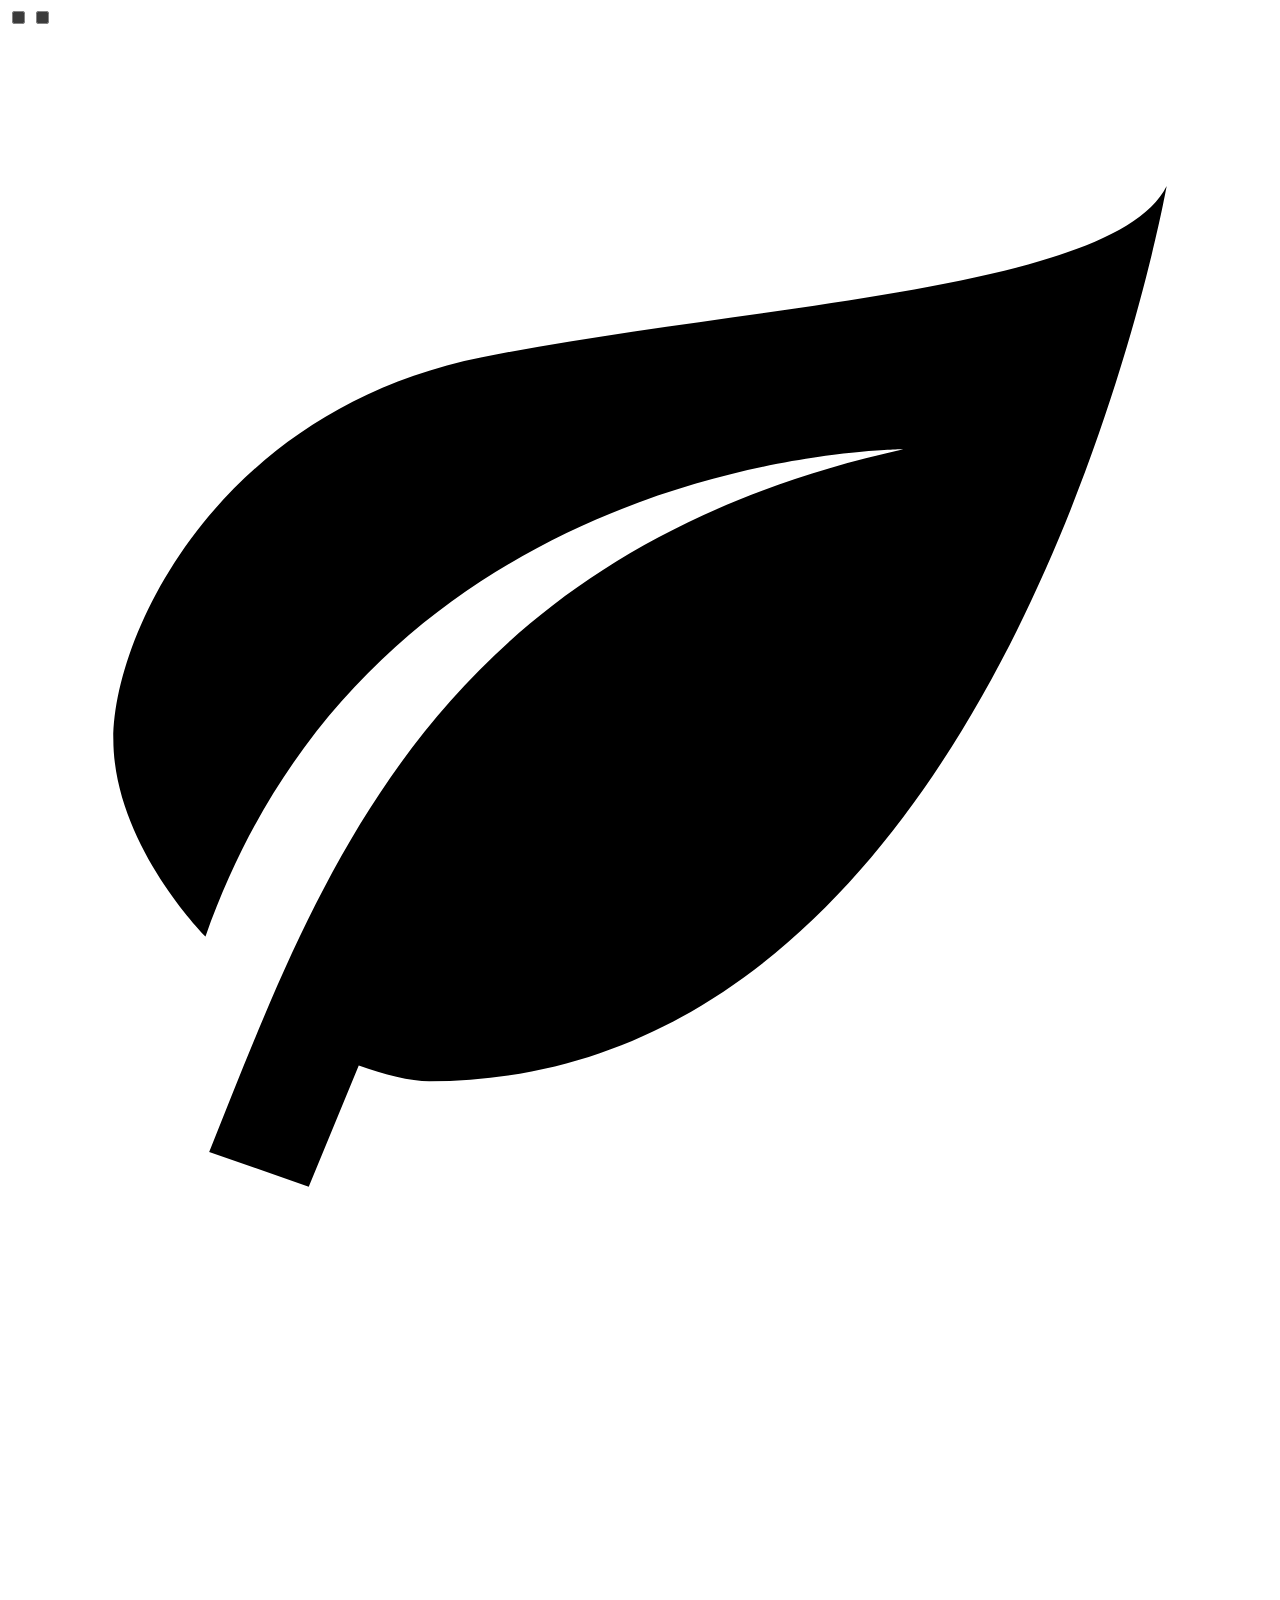
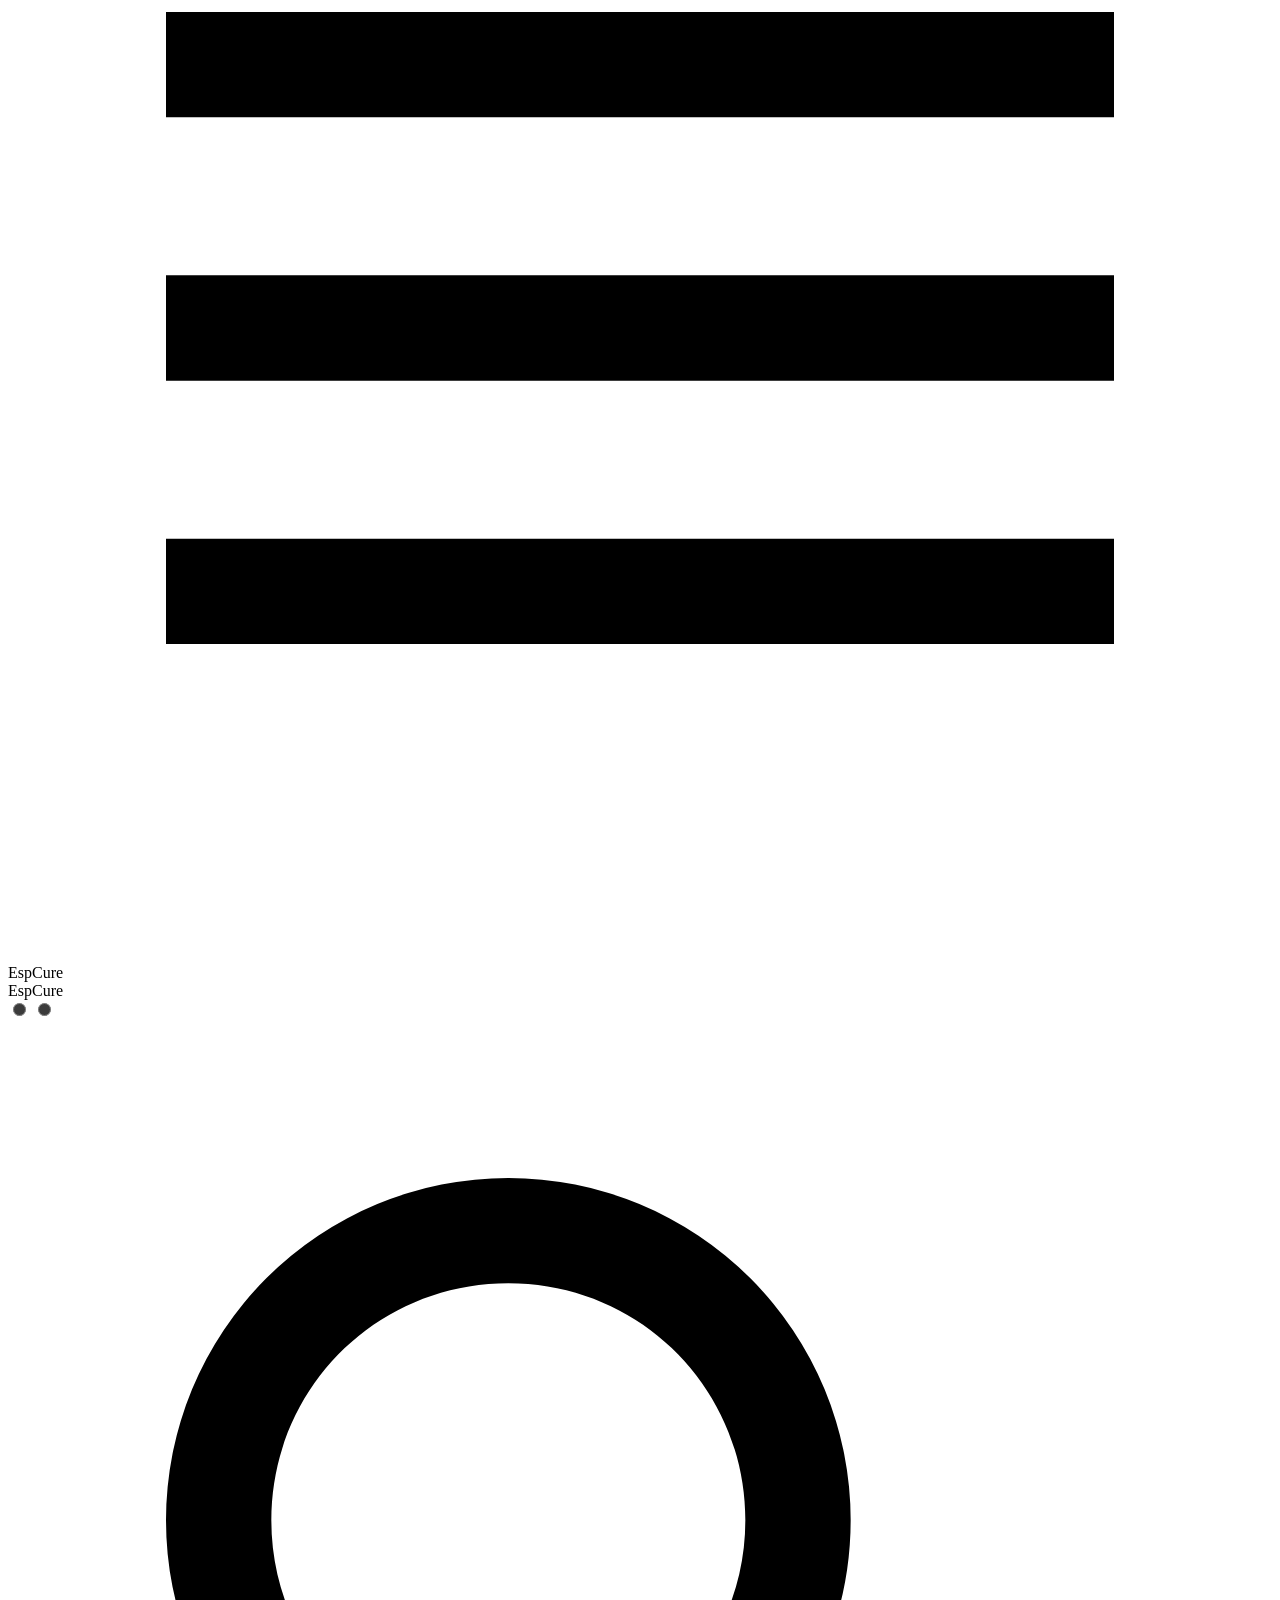
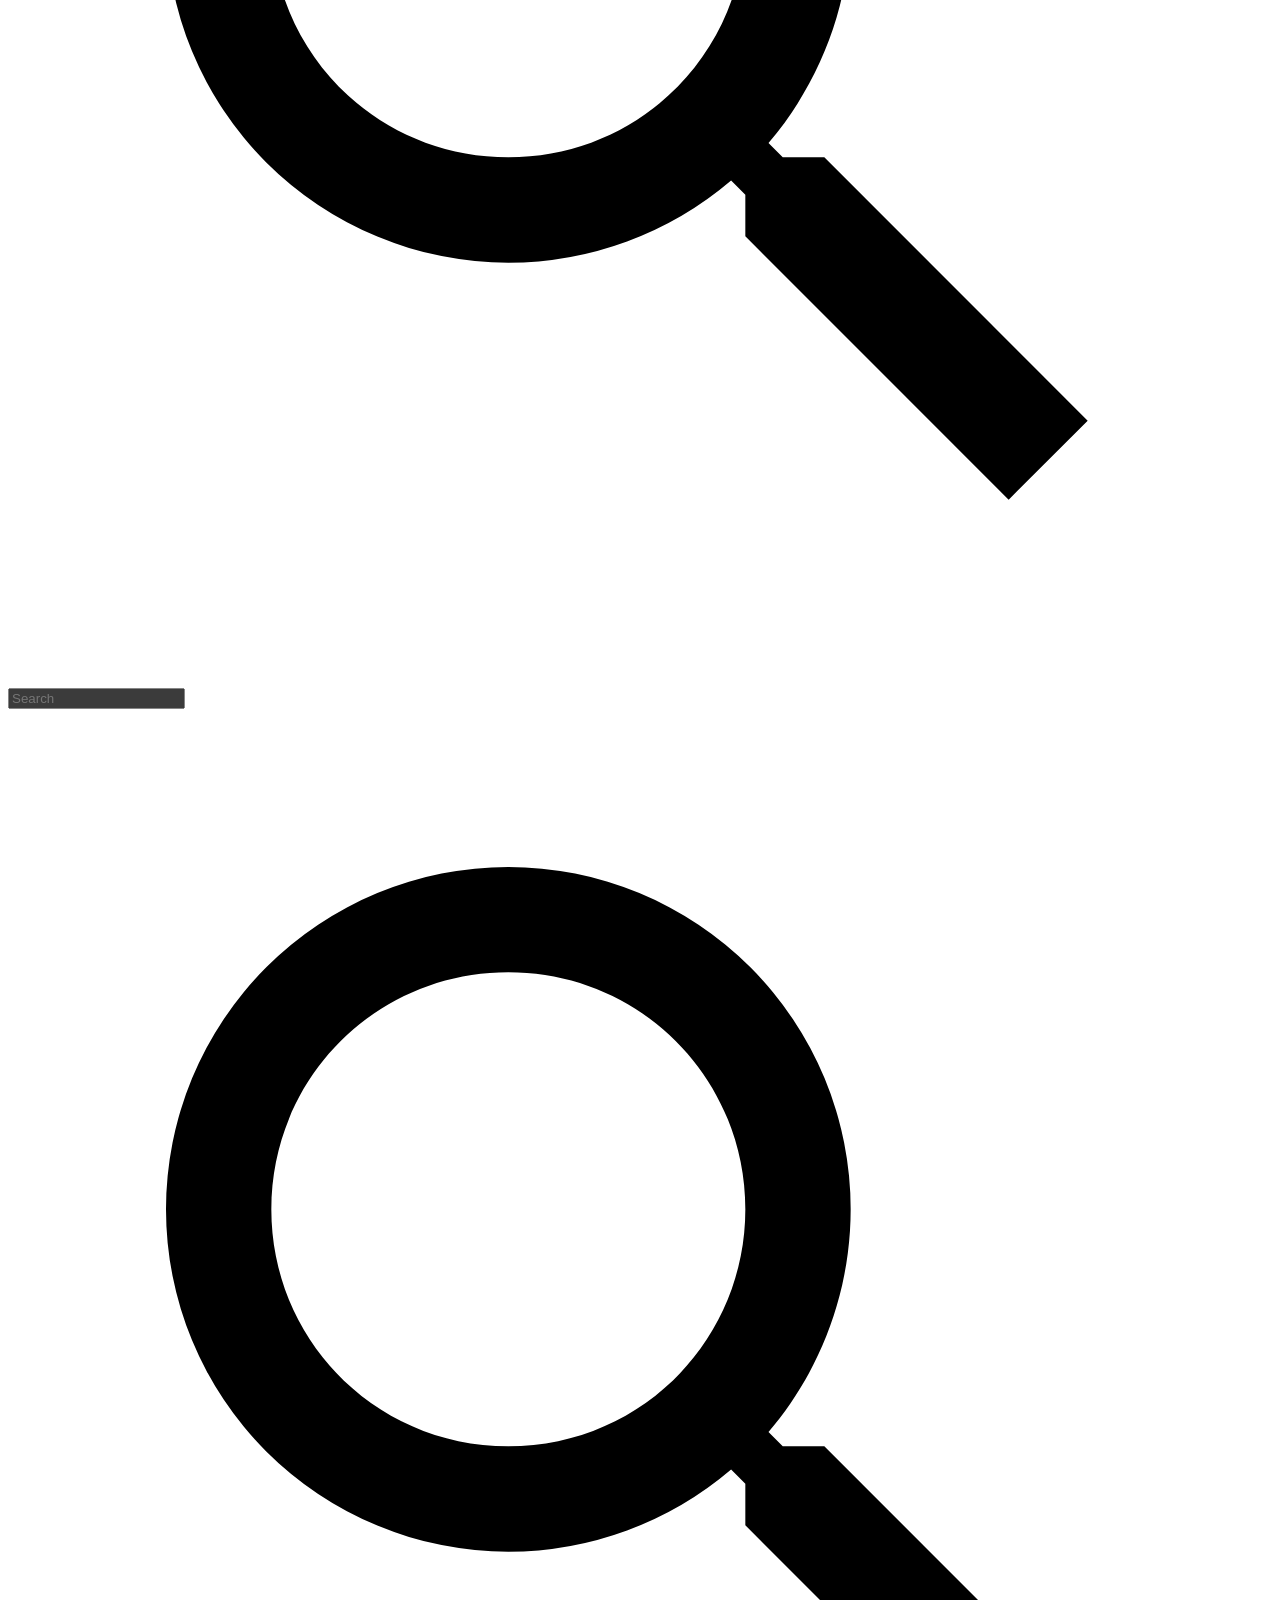
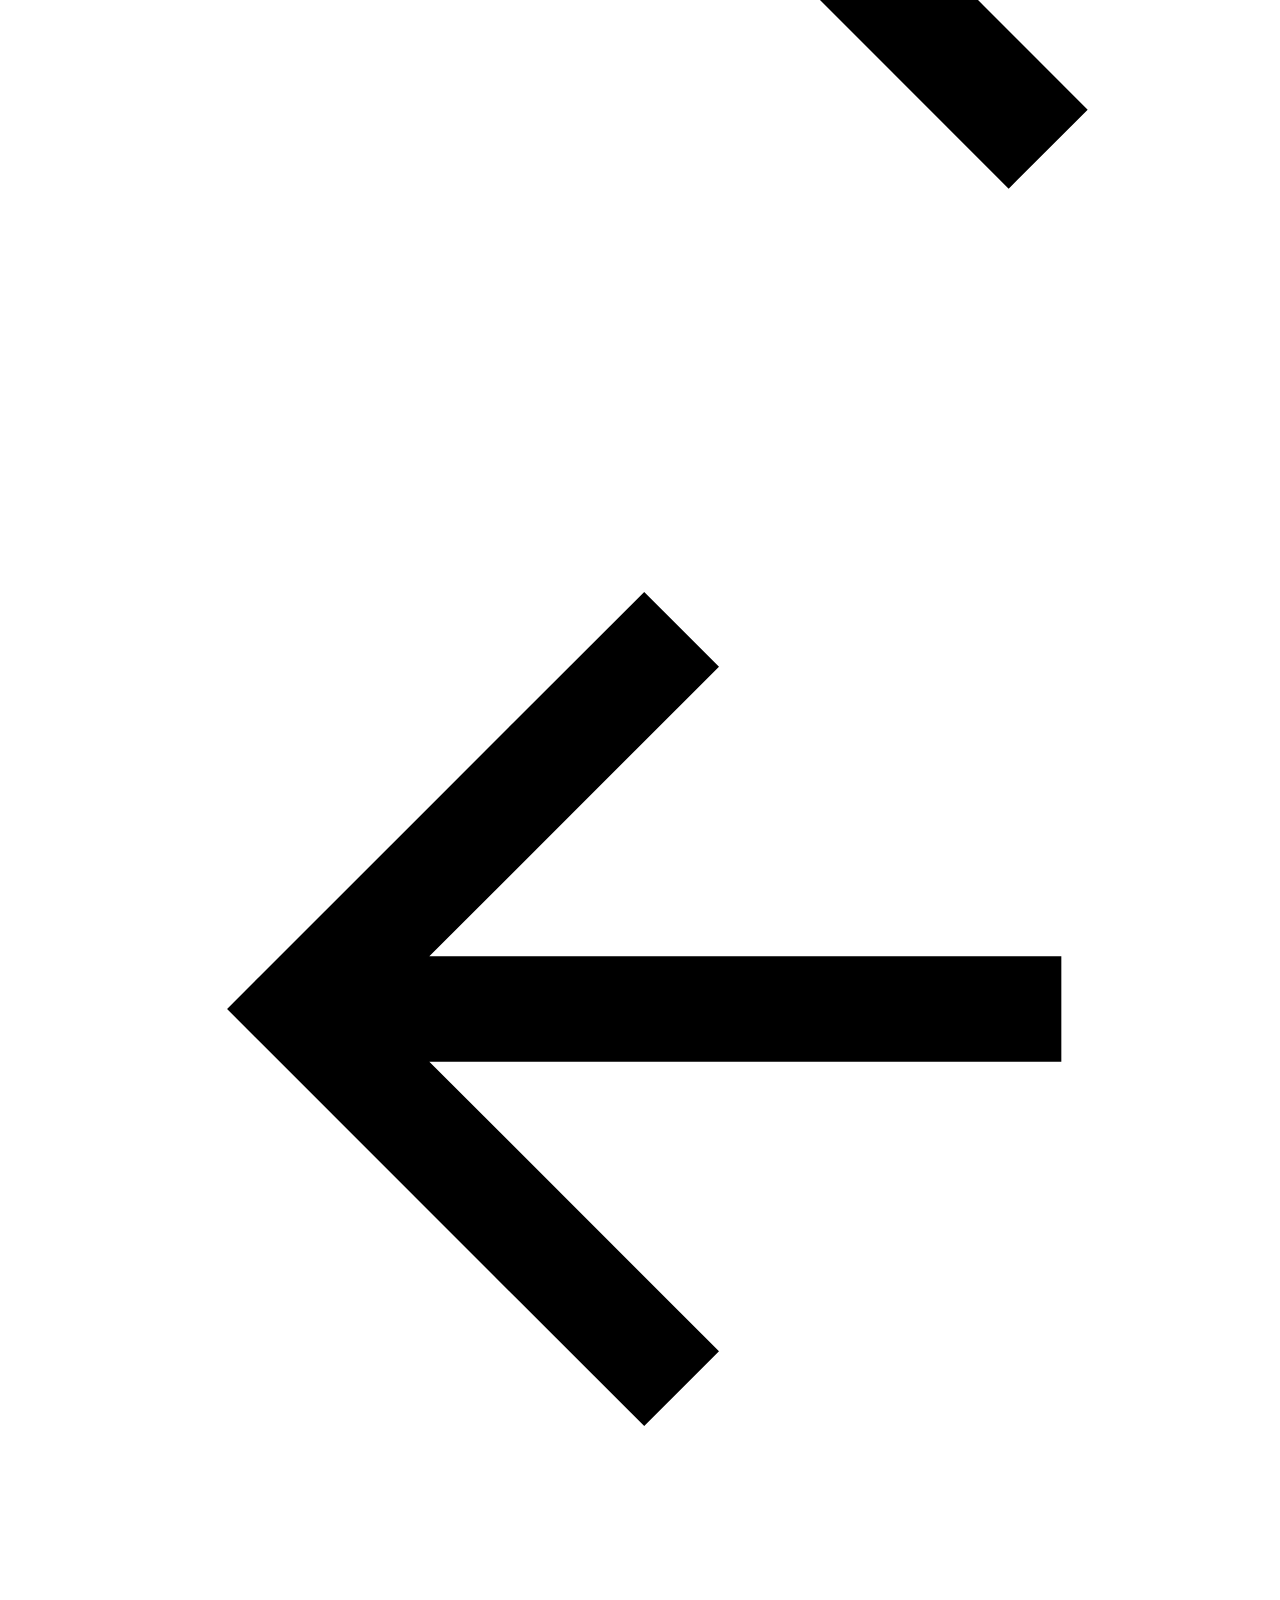
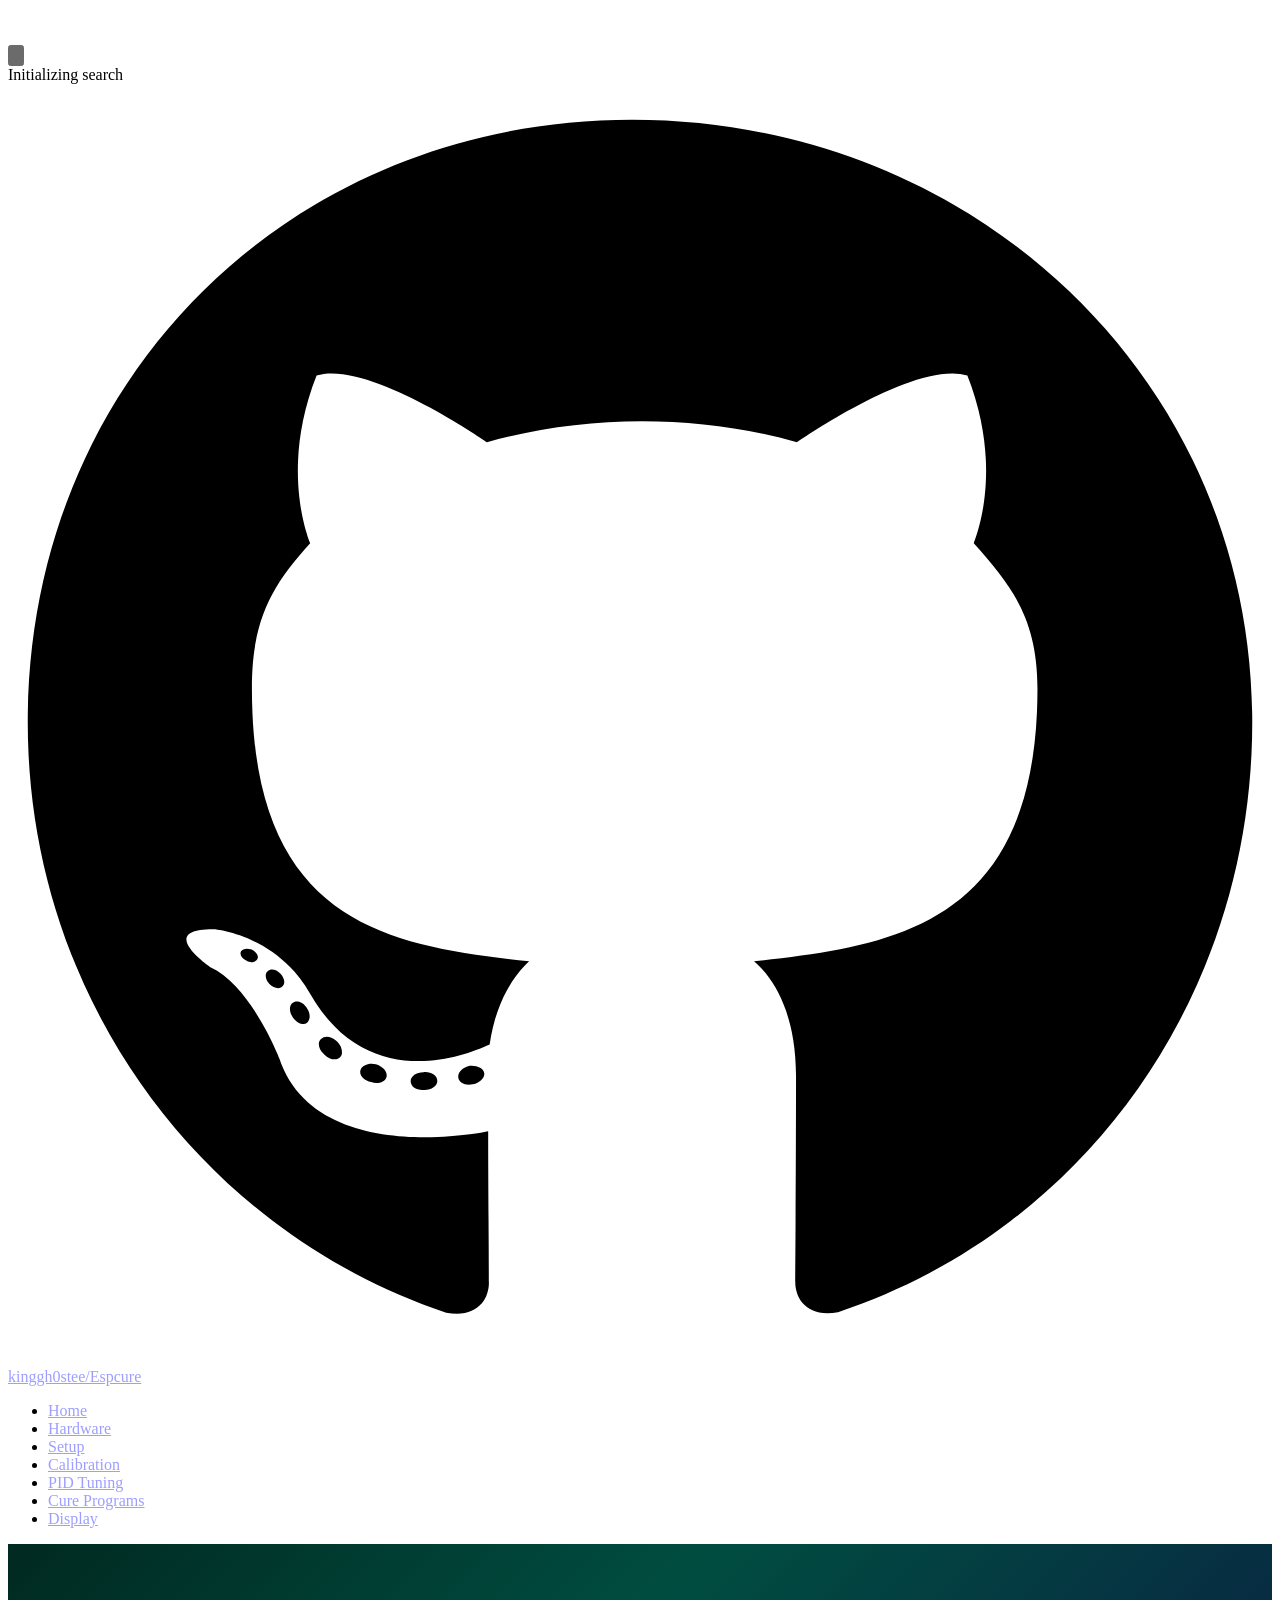
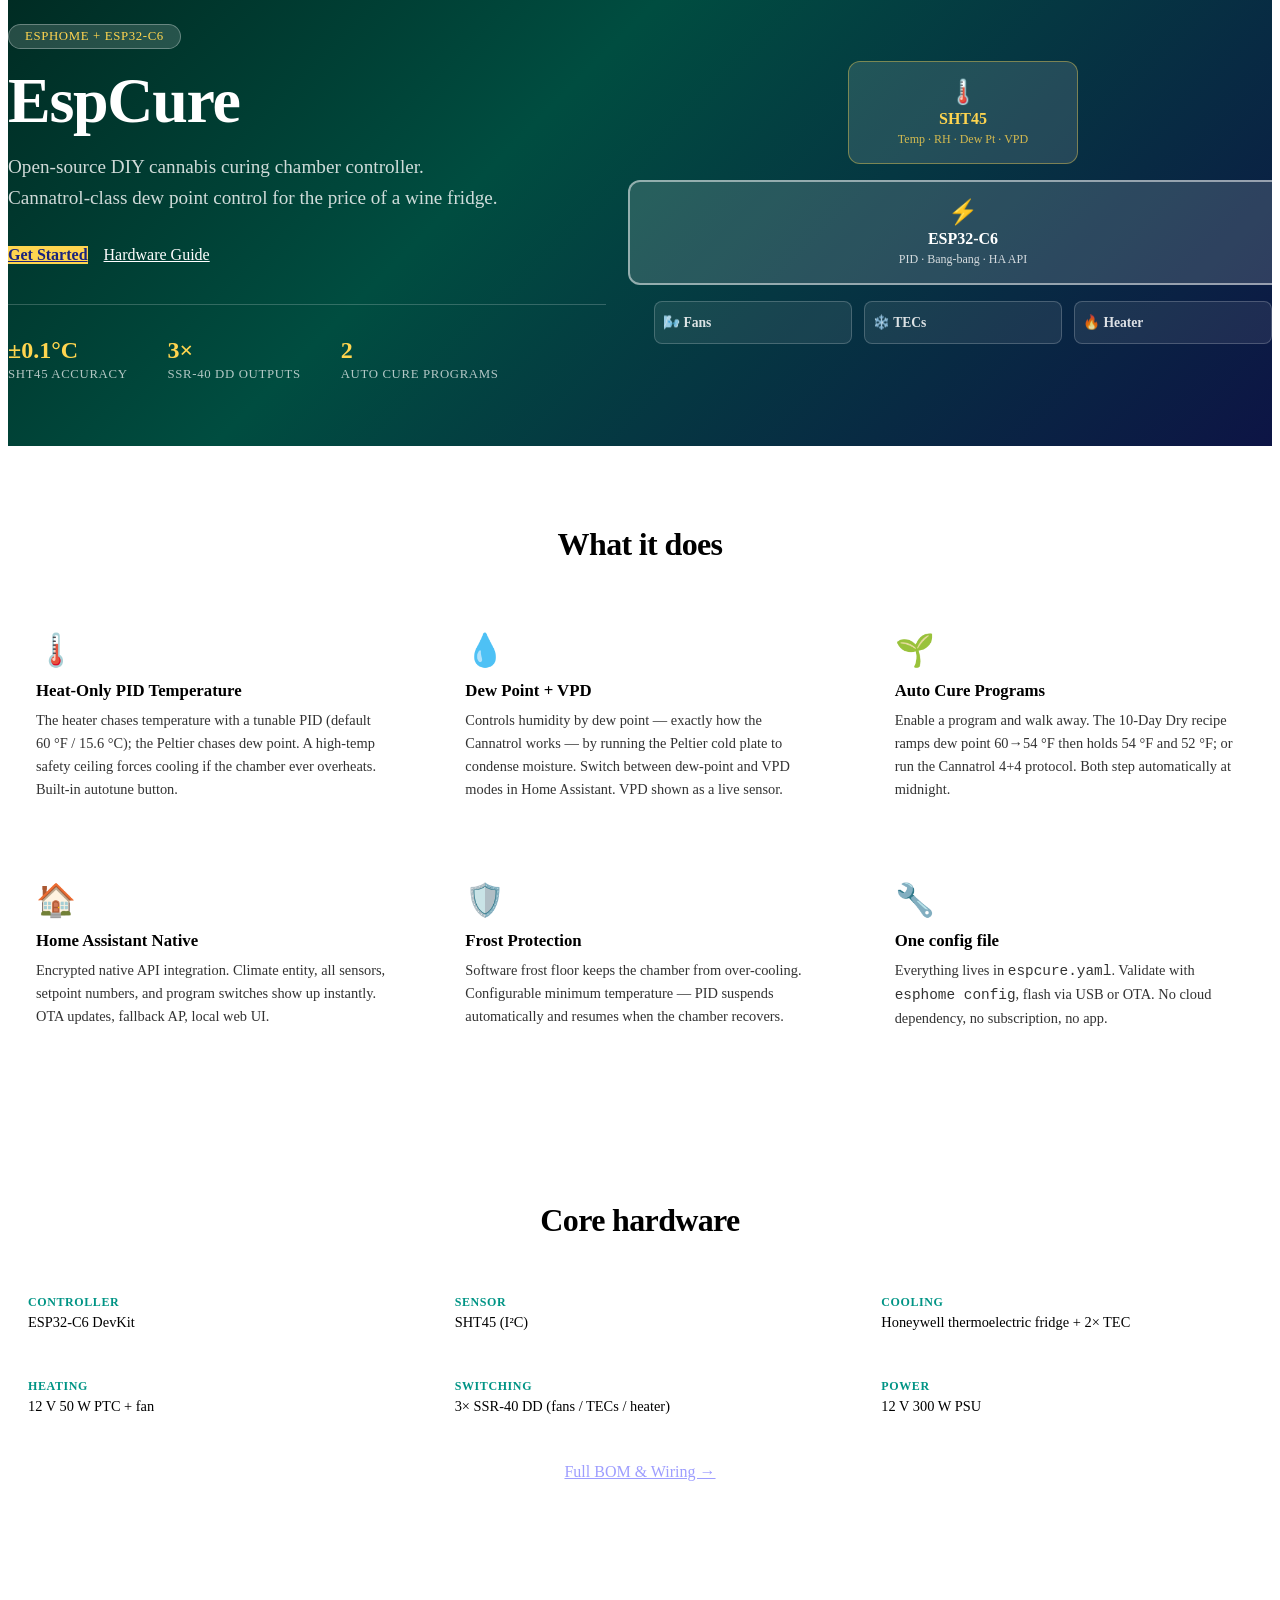
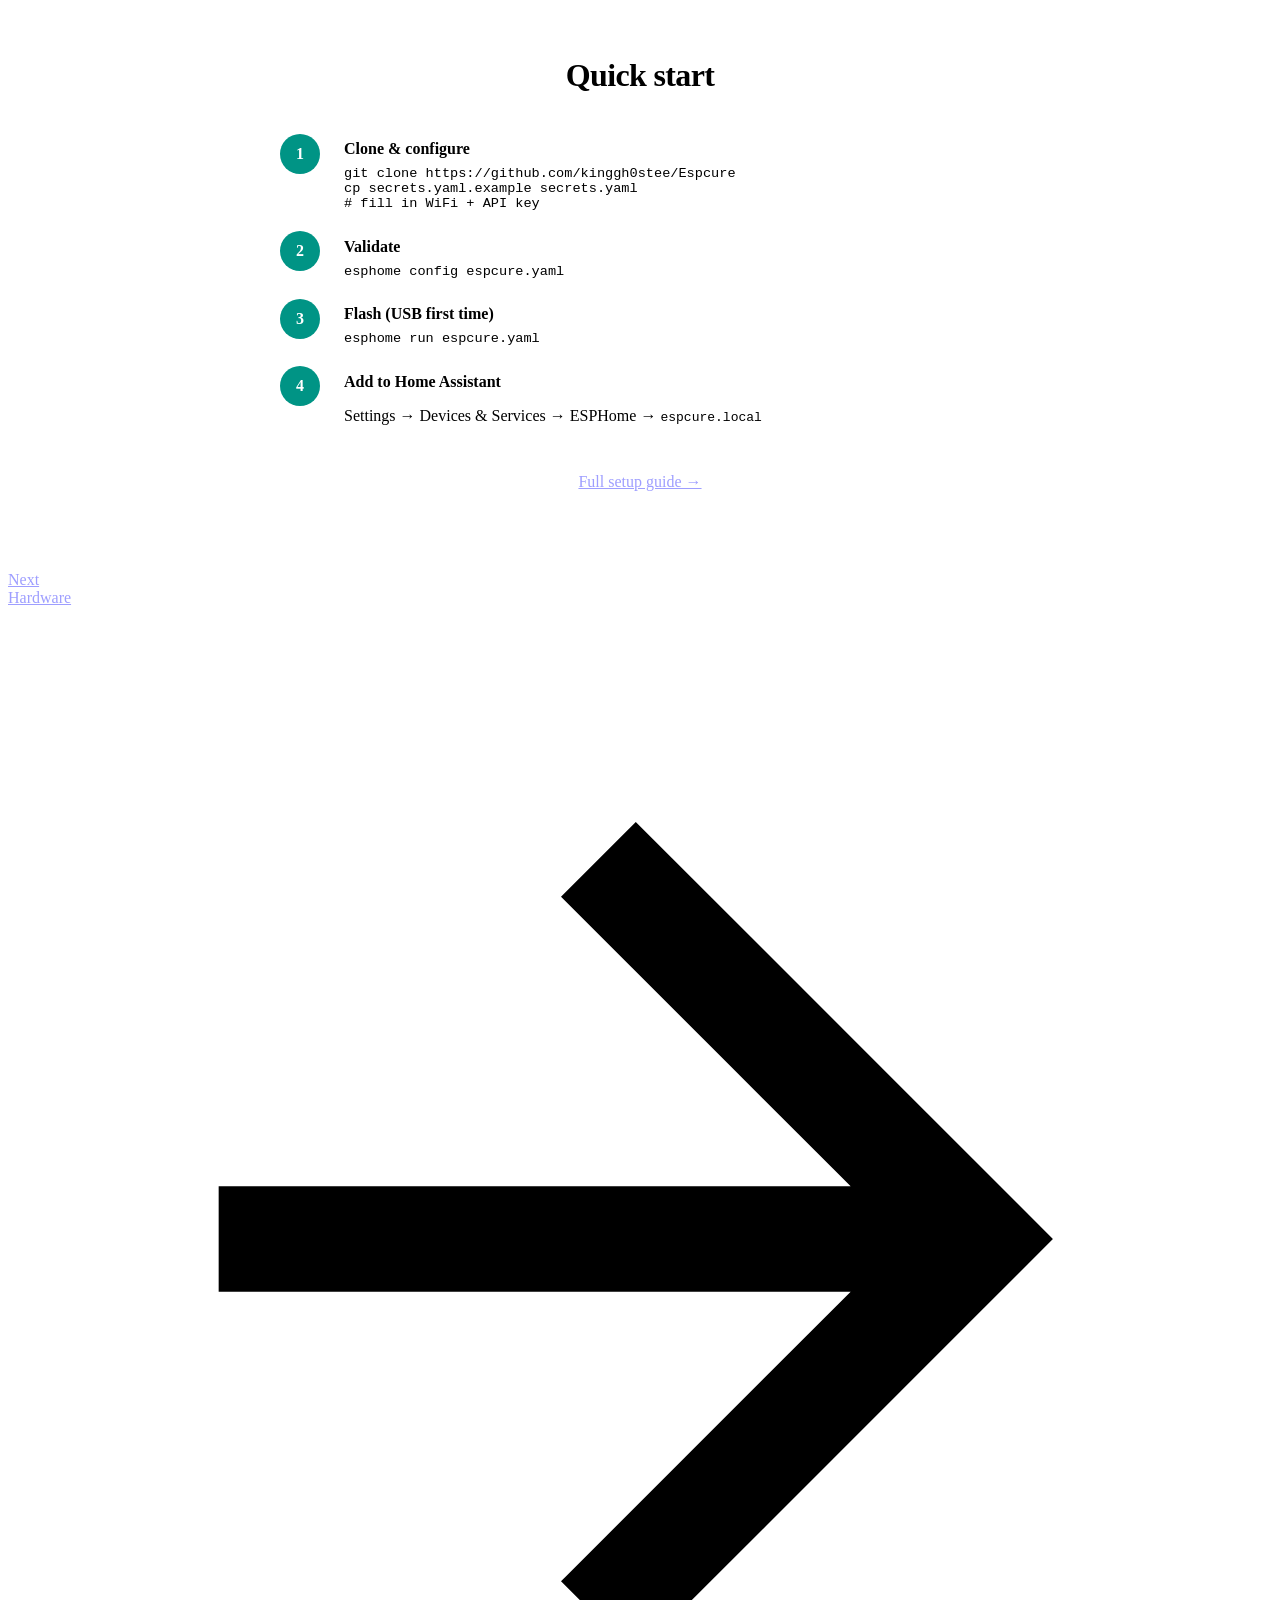
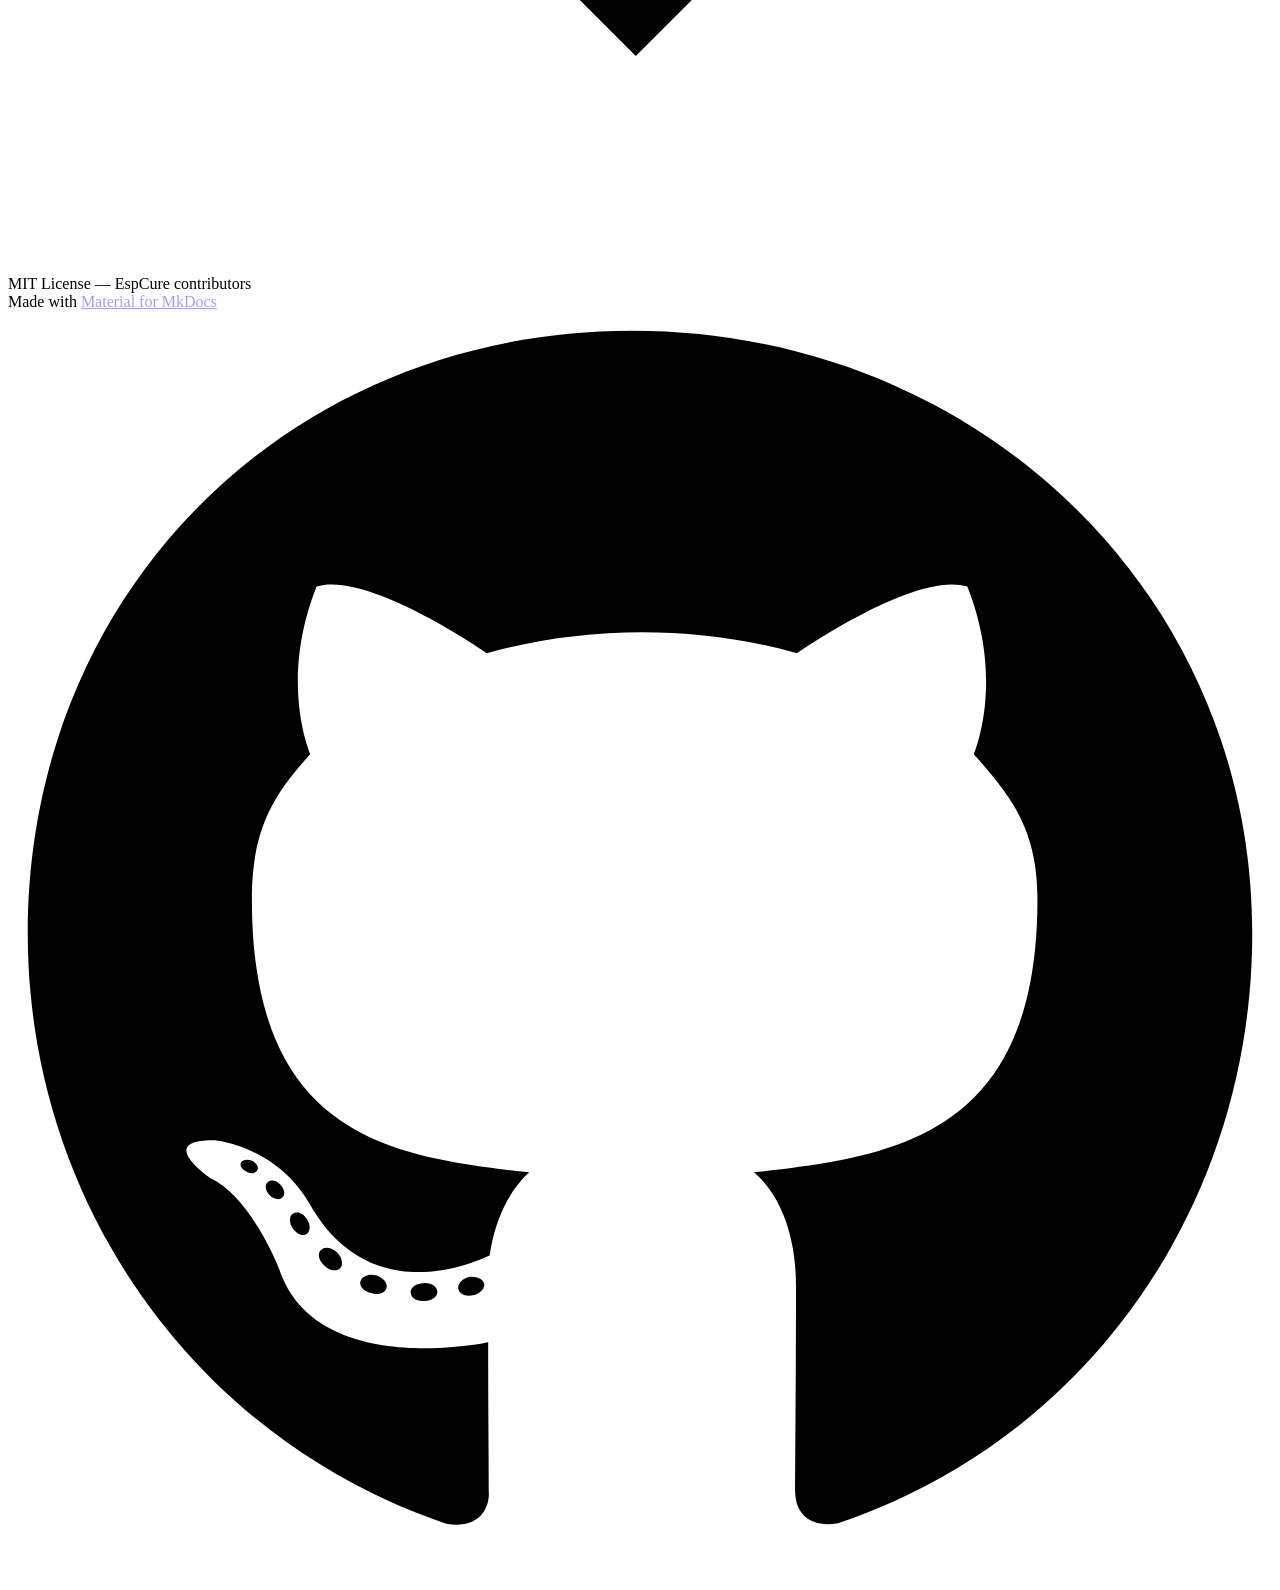
==== index.html @ f66f7299 "Deployed f2fe059 with MkDocs version: 1.6.1" ====
<!doctype html>
<html lang="en" class="no-js">
  <head>
    
      <meta charset="utf-8">
      <meta name="viewport" content="width=device-width,initial-scale=1">
      
        <meta name="description" content="Open-source DIY cannabis curing chamber controller — ESP32-C6 + ESPHome">
      
      
      
        <link rel="canonical" href="https://kinggh0stee.github.io/Espcure/">
      
      
      
        <link rel="next" href="hardware/">
      
      
        
      
      
      <link rel="icon" href="assets/favicon.svg">
      <meta name="generator" content="mkdocs-1.6.1, mkdocs-material-9.7.6">
    
    
      
        <title>EspCure - EspCure</title>
      
    
    
      <link rel="stylesheet" href="assets/stylesheets/main.484c7ddc.min.css">
      
        
        <link rel="stylesheet" href="assets/stylesheets/palette.ab4e12ef.min.css">
      
      


    
    
      
    
    
      
        
        
        <link rel="preconnect" href="https://fonts.gstatic.com" crossorigin>
        <link rel="stylesheet" href="https://fonts.googleapis.com/css?family=Inter:300,300i,400,400i,700,700i%7CJetBrains+Mono:400,400i,700,700i&display=fallback">
        <style>:root{--md-text-font:"Inter";--md-code-font:"JetBrains Mono"}</style>
      
    
    
      <link rel="stylesheet" href="stylesheets/extra.css">
    
    <script>__md_scope=new URL(".",location),__md_hash=e=>[...e].reduce(((e,_)=>(e<<5)-e+_.charCodeAt(0)),0),__md_get=(e,_=localStorage,t=__md_scope)=>JSON.parse(_.getItem(t.pathname+"."+e)),__md_set=(e,_,t=localStorage,a=__md_scope)=>{try{t.setItem(a.pathname+"."+e,JSON.stringify(_))}catch(e){}}</script>
    
      

    
    
  </head>
  
  
    
    
      
    
    
    
    
    <body dir="ltr" data-md-color-scheme="slate" data-md-color-primary="teal" data-md-color-accent="amber">
  
    
    <input class="md-toggle" data-md-toggle="drawer" type="checkbox" id="__drawer" autocomplete="off">
    <input class="md-toggle" data-md-toggle="search" type="checkbox" id="__search" autocomplete="off">
    <label class="md-overlay" for="__drawer"></label>
    <div data-md-component="skip">
      
    </div>
    <div data-md-component="announce">
      
    </div>
    
    
      

<header class="md-header" data-md-component="header">
  <nav class="md-header__inner md-grid" aria-label="Header">
    <a href="." title="EspCure" class="md-header__button md-logo" aria-label="EspCure" data-md-component="logo">
      
  
  <svg xmlns="http://www.w3.org/2000/svg" viewBox="0 0 24 24"><path d="M17 8C8 10 5.9 16.17 3.82 21.34l1.89.66.95-2.3c.48.17.98.3 1.34.3C19 20 22 3 22 3c-1 2-8 2.25-13 3.25S2 11.5 2 13.5s1.75 3.75 1.75 3.75C7 8 17 8 17 8"/></svg>

    </a>
    <label class="md-header__button md-icon" for="__drawer">
      
      <svg xmlns="http://www.w3.org/2000/svg" viewBox="0 0 24 24"><path d="M3 6h18v2H3zm0 5h18v2H3zm0 5h18v2H3z"/></svg>
    </label>
    <div class="md-header__title" data-md-component="header-title">
      <div class="md-header__ellipsis">
        <div class="md-header__topic">
          <span class="md-ellipsis">
            EspCure
          </span>
        </div>
        <div class="md-header__topic" data-md-component="header-topic">
          <span class="md-ellipsis">
            
              EspCure
            
          </span>
        </div>
      </div>
    </div>
    
      
        <form class="md-header__option" data-md-component="palette">
  
    
    
    
    <input class="md-option" data-md-color-media="" data-md-color-scheme="slate" data-md-color-primary="teal" data-md-color-accent="amber"  aria-label="Switch to light mode"  type="radio" name="__palette" id="__palette_0">
    
      <label class="md-header__button md-icon" title="Switch to light mode" for="__palette_1" hidden>
        <svg xmlns="http://www.w3.org/2000/svg" viewBox="0 0 24 24"><path d="M12 7a5 5 0 0 1 5 5 5 5 0 0 1-5 5 5 5 0 0 1-5-5 5 5 0 0 1 5-5m0 2a3 3 0 0 0-3 3 3 3 0 0 0 3 3 3 3 0 0 0 3-3 3 3 0 0 0-3-3m0-7 2.39 3.42C13.65 5.15 12.84 5 12 5s-1.65.15-2.39.42zM3.34 7l4.16-.35A7.2 7.2 0 0 0 5.94 8.5c-.44.74-.69 1.5-.83 2.29zm.02 10 1.76-3.77a7.131 7.131 0 0 0 2.38 4.14zM20.65 7l-1.77 3.79a7.02 7.02 0 0 0-2.38-4.15zm-.01 10-4.14.36c.59-.51 1.12-1.14 1.54-1.86.42-.73.69-1.5.83-2.29zM12 22l-2.41-3.44c.74.27 1.55.44 2.41.44.82 0 1.63-.17 2.37-.44z"/></svg>
      </label>
    
  
    
    
    
    <input class="md-option" data-md-color-media="" data-md-color-scheme="default" data-md-color-primary="teal" data-md-color-accent="amber"  aria-label="Switch to dark mode"  type="radio" name="__palette" id="__palette_1">
    
      <label class="md-header__button md-icon" title="Switch to dark mode" for="__palette_0" hidden>
        <svg xmlns="http://www.w3.org/2000/svg" viewBox="0 0 24 24"><path d="m17.75 4.09-2.53 1.94.91 3.06-2.63-1.81-2.63 1.81.91-3.06-2.53-1.94L12.44 4l1.06-3 1.06 3zm3.5 6.91-1.64 1.25.59 1.98-1.7-1.17-1.7 1.17.59-1.98L15.75 11l2.06-.05L18.5 9l.69 1.95zm-2.28 4.95c.83-.08 1.72 1.1 1.19 1.85-.32.45-.66.87-1.08 1.27C15.17 23 8.84 23 4.94 19.07c-3.91-3.9-3.91-10.24 0-14.14.4-.4.82-.76 1.27-1.08.75-.53 1.93.36 1.85 1.19-.27 2.86.69 5.83 2.89 8.02a9.96 9.96 0 0 0 8.02 2.89m-1.64 2.02a12.08 12.08 0 0 1-7.8-3.47c-2.17-2.19-3.33-5-3.49-7.82-2.81 3.14-2.7 7.96.31 10.98 3.02 3.01 7.84 3.12 10.98.31"/></svg>
      </label>
    
  
</form>
      
    
    
      <script>var palette=__md_get("__palette");if(palette&&palette.color){if("(prefers-color-scheme)"===palette.color.media){var media=matchMedia("(prefers-color-scheme: light)"),input=document.querySelector(media.matches?"[data-md-color-media='(prefers-color-scheme: light)']":"[data-md-color-media='(prefers-color-scheme: dark)']");palette.color.media=input.getAttribute("data-md-color-media"),palette.color.scheme=input.getAttribute("data-md-color-scheme"),palette.color.primary=input.getAttribute("data-md-color-primary"),palette.color.accent=input.getAttribute("data-md-color-accent")}for(var[key,value]of Object.entries(palette.color))document.body.setAttribute("data-md-color-"+key,value)}</script>
    
    
    
      
      
        <label class="md-header__button md-icon" for="__search">
          
          <svg xmlns="http://www.w3.org/2000/svg" viewBox="0 0 24 24"><path d="M9.5 3A6.5 6.5 0 0 1 16 9.5c0 1.61-.59 3.09-1.56 4.23l.27.27h.79l5 5-1.5 1.5-5-5v-.79l-.27-.27A6.52 6.52 0 0 1 9.5 16 6.5 6.5 0 0 1 3 9.5 6.5 6.5 0 0 1 9.5 3m0 2C7 5 5 7 5 9.5S7 14 9.5 14 14 12 14 9.5 12 5 9.5 5"/></svg>
        </label>
        <div class="md-search" data-md-component="search" role="dialog">
  <label class="md-search__overlay" for="__search"></label>
  <div class="md-search__inner" role="search">
    <form class="md-search__form" name="search">
      <input type="text" class="md-search__input" name="query" aria-label="Search" placeholder="Search" autocapitalize="off" autocorrect="off" autocomplete="off" spellcheck="false" data-md-component="search-query" required>
      <label class="md-search__icon md-icon" for="__search">
        
        <svg xmlns="http://www.w3.org/2000/svg" viewBox="0 0 24 24"><path d="M9.5 3A6.5 6.5 0 0 1 16 9.5c0 1.61-.59 3.09-1.56 4.23l.27.27h.79l5 5-1.5 1.5-5-5v-.79l-.27-.27A6.52 6.52 0 0 1 9.5 16 6.5 6.5 0 0 1 3 9.5 6.5 6.5 0 0 1 9.5 3m0 2C7 5 5 7 5 9.5S7 14 9.5 14 14 12 14 9.5 12 5 9.5 5"/></svg>
        
        <svg xmlns="http://www.w3.org/2000/svg" viewBox="0 0 24 24"><path d="M20 11v2H8l5.5 5.5-1.42 1.42L4.16 12l7.92-7.92L13.5 5.5 8 11z"/></svg>
      </label>
      <nav class="md-search__options" aria-label="Search">
        
        <button type="reset" class="md-search__icon md-icon" title="Clear" aria-label="Clear" tabindex="-1">
          
          <svg xmlns="http://www.w3.org/2000/svg" viewBox="0 0 24 24"><path d="M19 6.41 17.59 5 12 10.59 6.41 5 5 6.41 10.59 12 5 17.59 6.41 19 12 13.41 17.59 19 19 17.59 13.41 12z"/></svg>
        </button>
      </nav>
      
        <div class="md-search__suggest" data-md-component="search-suggest"></div>
      
    </form>
    <div class="md-search__output">
      <div class="md-search__scrollwrap" tabindex="0" data-md-scrollfix>
        <div class="md-search-result" data-md-component="search-result">
          <div class="md-search-result__meta">
            Initializing search
          </div>
          <ol class="md-search-result__list" role="presentation"></ol>
        </div>
      </div>
    </div>
  </div>
</div>
      
    
    
      <div class="md-header__source">
        <a href="https://github.com/kinggh0stee/Espcure" title="Go to repository" class="md-source" data-md-component="source">
  <div class="md-source__icon md-icon">
    
    <svg xmlns="http://www.w3.org/2000/svg" viewBox="0 0 512 512"><!--! Font Awesome Free 7.1.0 by @fontawesome - https://fontawesome.com License - https://fontawesome.com/license/free (Icons: CC BY 4.0, Fonts: SIL OFL 1.1, Code: MIT License) Copyright 2025 Fonticons, Inc.--><path d="M173.9 397.4c0 2-2.3 3.6-5.2 3.6-3.3.3-5.6-1.3-5.6-3.6 0-2 2.3-3.6 5.2-3.6 3-.3 5.6 1.3 5.6 3.6m-31.1-4.5c-.7 2 1.3 4.3 4.3 4.9 2.6 1 5.6 0 6.2-2s-1.3-4.3-4.3-5.2c-2.6-.7-5.5.3-6.2 2.3m44.2-1.7c-2.9.7-4.9 2.6-4.6 4.9.3 2 2.9 3.3 5.9 2.6 2.9-.7 4.9-2.6 4.6-4.6-.3-1.9-3-3.2-5.9-2.9M252.8 8C114.1 8 8 113.3 8 252c0 110.9 69.8 205.8 169.5 239.2 12.8 2.3 17.3-5.6 17.3-12.1 0-6.2-.3-40.4-.3-61.4 0 0-70 15-84.7-29.8 0 0-11.4-29.1-27.8-36.6 0 0-22.9-15.7 1.6-15.4 0 0 24.9 2 38.6 25.8 21.9 38.6 58.6 27.5 72.9 20.9 2.3-16 8.8-27.1 16-33.7-55.9-6.2-112.3-14.3-112.3-110.5 0-27.5 7.6-41.3 23.6-58.9-2.6-6.5-11.1-33.3 2.6-67.9 20.9-6.5 69 27 69 27 20-5.6 41.5-8.5 62.8-8.5s42.8 2.9 62.8 8.5c0 0 48.1-33.6 69-27 13.7 34.7 5.2 61.4 2.6 67.9 16 17.7 25.8 31.5 25.8 58.9 0 96.5-58.9 104.2-114.8 110.5 9.2 7.9 17 22.9 17 46.4 0 33.7-.3 75.4-.3 83.6 0 6.5 4.6 14.4 17.3 12.1C436.2 457.8 504 362.9 504 252 504 113.3 391.5 8 252.8 8M105.2 352.9c-1.3 1-1 3.3.7 5.2 1.6 1.6 3.9 2.3 5.2 1 1.3-1 1-3.3-.7-5.2-1.6-1.6-3.9-2.3-5.2-1m-10.8-8.1c-.7 1.3.3 2.9 2.3 3.9 1.6 1 3.6.7 4.3-.7.7-1.3-.3-2.9-2.3-3.9-2-.6-3.6-.3-4.3.7m32.4 35.6c-1.6 1.3-1 4.3 1.3 6.2 2.3 2.3 5.2 2.6 6.5 1 1.3-1.3.7-4.3-1.3-6.2-2.2-2.3-5.2-2.6-6.5-1m-11.4-14.7c-1.6 1-1.6 3.6 0 5.9s4.3 3.3 5.6 2.3c1.6-1.3 1.6-3.9 0-6.2-1.4-2.3-4-3.3-5.6-2"/></svg>
  </div>
  <div class="md-source__repository">
    kinggh0stee/Espcure
  </div>
</a>
      </div>
    
  </nav>
  
</header>
    
    <div class="md-container" data-md-component="container">
      
      

        
          
            
<nav class="md-tabs" aria-label="Tabs" data-md-component="tabs">
  <div class="md-grid">
    <ul class="md-tabs__list">
      
        
  
  
  
    
  
  
    <li class="md-tabs__item md-tabs__item--active">
      <a href="." class="md-tabs__link">
        
  
  
    
  
  Home

      </a>
    </li>
  

      
        
  
  
  
  
    <li class="md-tabs__item">
      <a href="hardware/" class="md-tabs__link">
        
  
  
    
  
  Hardware

      </a>
    </li>
  

      
        
  
  
  
  
    <li class="md-tabs__item">
      <a href="setup/" class="md-tabs__link">
        
  
  
    
  
  Setup

      </a>
    </li>
  

      
        
  
  
  
  
    <li class="md-tabs__item">
      <a href="calibration/" class="md-tabs__link">
        
  
  
    
  
  Calibration

      </a>
    </li>
  

      
        
  
  
  
  
    <li class="md-tabs__item">
      <a href="pid-tuning/" class="md-tabs__link">
        
  
  
    
  
  PID Tuning

      </a>
    </li>
  

      
        
  
  
  
  
    <li class="md-tabs__item">
      <a href="cure-programs/" class="md-tabs__link">
        
  
  
    
  
  Cure Programs

      </a>
    </li>
  

      
        
  
  
  
  
    <li class="md-tabs__item">
      <a href="display-plan/" class="md-tabs__link">
        
  
  
    
  
  Display

      </a>
    </li>
  

      
    </ul>
  </div>
</nav>
          
        
      

<style>
  .md-header { position: initial }
  .md-main__inner { margin: 0 }
  .md-content { display: none }
  @media screen and (min-width: 60em) {
    .md-sidebar--secondary { display: none }
  }
  @media screen and (min-width: 76.25em) {
    .md-sidebar--primary { display: none }
  }
</style>

<section class="ec-hero">
  <div class="ec-hero__inner md-grid">
    <div class="ec-hero__content">
      <div class="ec-hero__badge">ESPHome + ESP32-C6</div>
      <h1 class="ec-hero__title">EspCure</h1>
      <p class="ec-hero__tagline">
        Open-source DIY cannabis curing chamber controller.<br>
        Cannatrol-class dew point control for the price of a wine fridge.
      </p>
      <div class="ec-hero__actions">
        <a href="setup/" class="md-button md-button--primary ec-btn-primary">
          Get Started
        </a>
        <a href="hardware/" class="md-button ec-btn-secondary">
          Hardware Guide
        </a>
      </div>
      <div class="ec-hero__stats">
        <div class="ec-stat">
          <span class="ec-stat__value">±0.1°C</span>
          <span class="ec-stat__label">SHT45 accuracy</span>
        </div>
        <div class="ec-stat">
          <span class="ec-stat__value">3×</span>
          <span class="ec-stat__label">SSR-40 DD outputs</span>
        </div>
        <div class="ec-stat">
          <span class="ec-stat__value">2</span>
          <span class="ec-stat__label">auto cure programs</span>
        </div>
      </div>
    </div>
    <div class="ec-hero__visual">
      <div class="ec-diagram">
        <div class="ec-diagram__card ec-diagram__card--sensor">
          <span class="ec-diagram__icon">🌡️</span>
          <span>SHT45</span>
          <small>Temp · RH · Dew Pt · VPD</small>
        </div>
        <div class="ec-diagram__card ec-diagram__card--mcu">
          <span class="ec-diagram__icon">⚡</span>
          <span>ESP32-C6</span>
          <small>PID · Bang-bang · HA API</small>
        </div>
        <div class="ec-diagram__outputs">
          <div class="ec-diagram__card ec-diagram__card--out">🌬️ Fans</div>
          <div class="ec-diagram__card ec-diagram__card--out">❄️ TECs</div>
          <div class="ec-diagram__card ec-diagram__card--out">🔥 Heater</div>
        </div>
      </div>
    </div>
  </div>
</section>

<section class="ec-features md-grid">
  <h2 class="ec-section-title">What it does</h2>
  <div class="ec-features__grid">

    <div class="ec-feature-card">
      <div class="ec-feature-card__icon">🌡️</div>
      <h3>Heat-Only PID Temperature</h3>
      <p>The heater chases temperature with a tunable PID (default 60 °F / 15.6 °C); the Peltier chases dew point. A high-temp safety ceiling forces cooling if the chamber ever overheats. Built-in autotune button.</p>
    </div>

    <div class="ec-feature-card">
      <div class="ec-feature-card__icon">💧</div>
      <h3>Dew Point + VPD</h3>
      <p>Controls humidity by dew point — exactly how the Cannatrol works — by running the Peltier cold plate to condense moisture. Switch between dew-point and VPD modes in Home Assistant. VPD shown as a live sensor.</p>
    </div>

    <div class="ec-feature-card">
      <div class="ec-feature-card__icon">🌱</div>
      <h3>Auto Cure Programs</h3>
      <p>Enable a program and walk away. The 10-Day Dry recipe ramps dew point 60→54 °F then holds 54 °F and 52 °F; or run the Cannatrol 4+4 protocol. Both step automatically at midnight.</p>
    </div>

    <div class="ec-feature-card">
      <div class="ec-feature-card__icon">🏠</div>
      <h3>Home Assistant Native</h3>
      <p>Encrypted native API integration. Climate entity, all sensors, setpoint numbers, and program switches show up instantly. OTA updates, fallback AP, local web UI.</p>
    </div>

    <div class="ec-feature-card">
      <div class="ec-feature-card__icon">🛡️</div>
      <h3>Frost Protection</h3>
      <p>Software frost floor keeps the chamber from over-cooling. Configurable minimum temperature — PID suspends automatically and resumes when the chamber recovers.</p>
    </div>

    <div class="ec-feature-card">
      <div class="ec-feature-card__icon">🔧</div>
      <h3>One config file</h3>
      <p>Everything lives in <code>espcure.yaml</code>. Validate with <code>esphome config</code>, flash via USB or OTA. No cloud dependency, no subscription, no app.</p>
    </div>

  </div>
</section>

<section class="ec-hardware md-grid">
  <h2 class="ec-section-title">Core hardware</h2>
  <div class="ec-hardware__grid">
    <div class="ec-hw-item">
      <strong>Controller</strong>
      <span>ESP32-C6 DevKit</span>
    </div>
    <div class="ec-hw-item">
      <strong>Sensor</strong>
      <span>SHT45 (I²C)</span>
    </div>
    <div class="ec-hw-item">
      <strong>Cooling</strong>
      <span>Honeywell thermoelectric fridge + 2× TEC</span>
    </div>
    <div class="ec-hw-item">
      <strong>Heating</strong>
      <span>12 V 50 W PTC + fan</span>
    </div>
    <div class="ec-hw-item">
      <strong>Switching</strong>
      <span>3× SSR-40 DD (fans / TECs / heater)</span>
    </div>
    <div class="ec-hw-item">
      <strong>Power</strong>
      <span>12 V 300 W PSU</span>
    </div>
  </div>
  <div class="ec-hardware__cta">
    <a href="hardware/" class="md-button md-button--primary">Full BOM & Wiring →</a>
  </div>
</section>

<section class="ec-quickstart md-grid">
  <h2 class="ec-section-title">Quick start</h2>
  <div class="ec-quickstart__steps">
    <div class="ec-step">
      <div class="ec-step__num">1</div>
      <div class="ec-step__body">
        <strong>Clone & configure</strong>
        <pre><code>git clone https://github.com/kinggh0stee/Espcure
cp secrets.yaml.example secrets.yaml
# fill in WiFi + API key</code></pre>
      </div>
    </div>
    <div class="ec-step">
      <div class="ec-step__num">2</div>
      <div class="ec-step__body">
        <strong>Validate</strong>
        <pre><code>esphome config espcure.yaml</code></pre>
      </div>
    </div>
    <div class="ec-step">
      <div class="ec-step__num">3</div>
      <div class="ec-step__body">
        <strong>Flash (USB first time)</strong>
        <pre><code>esphome run espcure.yaml</code></pre>
      </div>
    </div>
    <div class="ec-step">
      <div class="ec-step__num">4</div>
      <div class="ec-step__body">
        <strong>Add to Home Assistant</strong>
        <p>Settings → Devices & Services → ESPHome → <code>espcure.local</code></p>
      </div>
    </div>
  </div>
  <div style="text-align:center;margin-top:2rem;">
    <a href="setup/" class="md-button md-button--primary">Full setup guide →</a>
  </div>
</section>


      <main class="md-main" data-md-component="main">
        <div class="md-main__inner md-grid">
          
            
              
                
              
              <div class="md-sidebar md-sidebar--primary" data-md-component="sidebar" data-md-type="navigation" hidden>
                <div class="md-sidebar__scrollwrap">
                  <div class="md-sidebar__inner">
                    


  


<nav class="md-nav md-nav--primary md-nav--lifted" aria-label="Navigation" data-md-level="0">
  <label class="md-nav__title" for="__drawer">
    <a href="." title="EspCure" class="md-nav__button md-logo" aria-label="EspCure" data-md-component="logo">
      
  
  <svg xmlns="http://www.w3.org/2000/svg" viewBox="0 0 24 24"><path d="M17 8C8 10 5.9 16.17 3.82 21.34l1.89.66.95-2.3c.48.17.98.3 1.34.3C19 20 22 3 22 3c-1 2-8 2.25-13 3.25S2 11.5 2 13.5s1.75 3.75 1.75 3.75C7 8 17 8 17 8"/></svg>

    </a>
    EspCure
  </label>
  
    <div class="md-nav__source">
      <a href="https://github.com/kinggh0stee/Espcure" title="Go to repository" class="md-source" data-md-component="source">
  <div class="md-source__icon md-icon">
    
    <svg xmlns="http://www.w3.org/2000/svg" viewBox="0 0 512 512"><!--! Font Awesome Free 7.1.0 by @fontawesome - https://fontawesome.com License - https://fontawesome.com/license/free (Icons: CC BY 4.0, Fonts: SIL OFL 1.1, Code: MIT License) Copyright 2025 Fonticons, Inc.--><path d="M173.9 397.4c0 2-2.3 3.6-5.2 3.6-3.3.3-5.6-1.3-5.6-3.6 0-2 2.3-3.6 5.2-3.6 3-.3 5.6 1.3 5.6 3.6m-31.1-4.5c-.7 2 1.3 4.3 4.3 4.9 2.6 1 5.6 0 6.2-2s-1.3-4.3-4.3-5.2c-2.6-.7-5.5.3-6.2 2.3m44.2-1.7c-2.9.7-4.9 2.6-4.6 4.9.3 2 2.9 3.3 5.9 2.6 2.9-.7 4.9-2.6 4.6-4.6-.3-1.9-3-3.2-5.9-2.9M252.8 8C114.1 8 8 113.3 8 252c0 110.9 69.8 205.8 169.5 239.2 12.8 2.3 17.3-5.6 17.3-12.1 0-6.2-.3-40.4-.3-61.4 0 0-70 15-84.7-29.8 0 0-11.4-29.1-27.8-36.6 0 0-22.9-15.7 1.6-15.4 0 0 24.9 2 38.6 25.8 21.9 38.6 58.6 27.5 72.9 20.9 2.3-16 8.8-27.1 16-33.7-55.9-6.2-112.3-14.3-112.3-110.5 0-27.5 7.6-41.3 23.6-58.9-2.6-6.5-11.1-33.3 2.6-67.9 20.9-6.5 69 27 69 27 20-5.6 41.5-8.5 62.8-8.5s42.8 2.9 62.8 8.5c0 0 48.1-33.6 69-27 13.7 34.7 5.2 61.4 2.6 67.9 16 17.7 25.8 31.5 25.8 58.9 0 96.5-58.9 104.2-114.8 110.5 9.2 7.9 17 22.9 17 46.4 0 33.7-.3 75.4-.3 83.6 0 6.5 4.6 14.4 17.3 12.1C436.2 457.8 504 362.9 504 252 504 113.3 391.5 8 252.8 8M105.2 352.9c-1.3 1-1 3.3.7 5.2 1.6 1.6 3.9 2.3 5.2 1 1.3-1 1-3.3-.7-5.2-1.6-1.6-3.9-2.3-5.2-1m-10.8-8.1c-.7 1.3.3 2.9 2.3 3.9 1.6 1 3.6.7 4.3-.7.7-1.3-.3-2.9-2.3-3.9-2-.6-3.6-.3-4.3.7m32.4 35.6c-1.6 1.3-1 4.3 1.3 6.2 2.3 2.3 5.2 2.6 6.5 1 1.3-1.3.7-4.3-1.3-6.2-2.2-2.3-5.2-2.6-6.5-1m-11.4-14.7c-1.6 1-1.6 3.6 0 5.9s4.3 3.3 5.6 2.3c1.6-1.3 1.6-3.9 0-6.2-1.4-2.3-4-3.3-5.6-2"/></svg>
  </div>
  <div class="md-source__repository">
    kinggh0stee/Espcure
  </div>
</a>
    </div>
  
  <ul class="md-nav__list" data-md-scrollfix>
    
      
      
  
  
    
  
  
  
    <li class="md-nav__item md-nav__item--active">
      
      <input class="md-nav__toggle md-toggle" type="checkbox" id="__toc">
      
      
      
      <a href="." class="md-nav__link md-nav__link--active">
        
  
  
  <span class="md-ellipsis">
    
  
    Home
  

    
  </span>
  
  

      </a>
      
    </li>
  

    
      
      
  
  
  
  
    <li class="md-nav__item">
      <a href="hardware/" class="md-nav__link">
        
  
  
  <span class="md-ellipsis">
    
  
    Hardware
  

    
  </span>
  
  

      </a>
    </li>
  

    
      
      
  
  
  
  
    <li class="md-nav__item">
      <a href="setup/" class="md-nav__link">
        
  
  
  <span class="md-ellipsis">
    
  
    Setup
  

    
  </span>
  
  

      </a>
    </li>
  

    
      
      
  
  
  
  
    <li class="md-nav__item">
      <a href="calibration/" class="md-nav__link">
        
  
  
  <span class="md-ellipsis">
    
  
    Calibration
  

    
  </span>
  
  

      </a>
    </li>
  

    
      
      
  
  
  
  
    <li class="md-nav__item">
      <a href="pid-tuning/" class="md-nav__link">
        
  
  
  <span class="md-ellipsis">
    
  
    PID Tuning
  

    
  </span>
  
  

      </a>
    </li>
  

    
      
      
  
  
  
  
    <li class="md-nav__item">
      <a href="cure-programs/" class="md-nav__link">
        
  
  
  <span class="md-ellipsis">
    
  
    Cure Programs
  

    
  </span>
  
  

      </a>
    </li>
  

    
      
      
  
  
  
  
    <li class="md-nav__item">
      <a href="display-plan/" class="md-nav__link">
        
  
  
  <span class="md-ellipsis">
    
  
    Display
  

    
  </span>
  
  

      </a>
    </li>
  

    
  </ul>
</nav>
                  </div>
                </div>
              </div>
            
            
              
                
              
              <div class="md-sidebar md-sidebar--secondary" data-md-component="sidebar" data-md-type="toc" hidden>
                <div class="md-sidebar__scrollwrap">
                  <div class="md-sidebar__inner">
                    

<nav class="md-nav md-nav--secondary" aria-label="Table of contents">
  
  
  
  
</nav>
                  </div>
                </div>
              </div>
            
          
          
            <div class="md-content" data-md-component="content">
              
              <article class="md-content__inner md-typeset">
                
              </article>
            </div>
          
          
<script>var target=document.getElementById(location.hash.slice(1));target&&target.name&&(target.checked=target.name.startsWith("__tabbed_"))</script>
        </div>
        
          <button type="button" class="md-top md-icon" data-md-component="top" hidden>
  
  <svg xmlns="http://www.w3.org/2000/svg" viewBox="0 0 24 24"><path d="M13 20h-2V8l-5.5 5.5-1.42-1.42L12 4.16l7.92 7.92-1.42 1.42L13 8z"/></svg>
  Back to top
</button>
        
      </main>
      
        <footer class="md-footer">
  
    
      
        
      
      <nav class="md-footer__inner md-grid" aria-label="Footer" >
        
        
          
          <a href="hardware/" class="md-footer__link md-footer__link--next" aria-label="Next: Hardware">
            <div class="md-footer__title">
              <span class="md-footer__direction">
                Next
              </span>
              <div class="md-ellipsis">
                Hardware
              </div>
            </div>
            <div class="md-footer__button md-icon">
              
              <svg xmlns="http://www.w3.org/2000/svg" viewBox="0 0 24 24"><path d="M4 11v2h12l-5.5 5.5 1.42 1.42L19.84 12l-7.92-7.92L10.5 5.5 16 11z"/></svg>
            </div>
          </a>
        
      </nav>
    
  
  <div class="md-footer-meta md-typeset">
    <div class="md-footer-meta__inner md-grid">
      <div class="md-copyright">
  
    <div class="md-copyright__highlight">
      MIT License — EspCure contributors
    </div>
  
  
    Made with
    <a href="https://squidfunk.github.io/mkdocs-material/" target="_blank" rel="noopener">
      Material for MkDocs
    </a>
  
</div>
      
        
<div class="md-social">
  
    
    
    
    
      
      
    
    <a href="https://github.com/kinggh0stee/Espcure" target="_blank" rel="noopener" title="github.com" class="md-social__link">
      <svg xmlns="http://www.w3.org/2000/svg" viewBox="0 0 512 512"><!--! Font Awesome Free 7.1.0 by @fontawesome - https://fontawesome.com License - https://fontawesome.com/license/free (Icons: CC BY 4.0, Fonts: SIL OFL 1.1, Code: MIT License) Copyright 2025 Fonticons, Inc.--><path d="M173.9 397.4c0 2-2.3 3.6-5.2 3.6-3.3.3-5.6-1.3-5.6-3.6 0-2 2.3-3.6 5.2-3.6 3-.3 5.6 1.3 5.6 3.6m-31.1-4.5c-.7 2 1.3 4.3 4.3 4.9 2.6 1 5.6 0 6.2-2s-1.3-4.3-4.3-5.2c-2.6-.7-5.5.3-6.2 2.3m44.2-1.7c-2.9.7-4.9 2.6-4.6 4.9.3 2 2.9 3.3 5.9 2.6 2.9-.7 4.9-2.6 4.6-4.6-.3-1.9-3-3.2-5.9-2.9M252.8 8C114.1 8 8 113.3 8 252c0 110.9 69.8 205.8 169.5 239.2 12.8 2.3 17.3-5.6 17.3-12.1 0-6.2-.3-40.4-.3-61.4 0 0-70 15-84.7-29.8 0 0-11.4-29.1-27.8-36.6 0 0-22.9-15.7 1.6-15.4 0 0 24.9 2 38.6 25.8 21.9 38.6 58.6 27.5 72.9 20.9 2.3-16 8.8-27.1 16-33.7-55.9-6.2-112.3-14.3-112.3-110.5 0-27.5 7.6-41.3 23.6-58.9-2.6-6.5-11.1-33.3 2.6-67.9 20.9-6.5 69 27 69 27 20-5.6 41.5-8.5 62.8-8.5s42.8 2.9 62.8 8.5c0 0 48.1-33.6 69-27 13.7 34.7 5.2 61.4 2.6 67.9 16 17.7 25.8 31.5 25.8 58.9 0 96.5-58.9 104.2-114.8 110.5 9.2 7.9 17 22.9 17 46.4 0 33.7-.3 75.4-.3 83.6 0 6.5 4.6 14.4 17.3 12.1C436.2 457.8 504 362.9 504 252 504 113.3 391.5 8 252.8 8M105.2 352.9c-1.3 1-1 3.3.7 5.2 1.6 1.6 3.9 2.3 5.2 1 1.3-1 1-3.3-.7-5.2-1.6-1.6-3.9-2.3-5.2-1m-10.8-8.1c-.7 1.3.3 2.9 2.3 3.9 1.6 1 3.6.7 4.3-.7.7-1.3-.3-2.9-2.3-3.9-2-.6-3.6-.3-4.3.7m32.4 35.6c-1.6 1.3-1 4.3 1.3 6.2 2.3 2.3 5.2 2.6 6.5 1 1.3-1.3.7-4.3-1.3-6.2-2.2-2.3-5.2-2.6-6.5-1m-11.4-14.7c-1.6 1-1.6 3.6 0 5.9s4.3 3.3 5.6 2.3c1.6-1.3 1.6-3.9 0-6.2-1.4-2.3-4-3.3-5.6-2"/></svg>
    </a>
  
</div>
      
    </div>
  </div>
</footer>
      
    </div>
    <div class="md-dialog" data-md-component="dialog">
      <div class="md-dialog__inner md-typeset"></div>
    </div>
    
      <div class="md-progress" data-md-component="progress" role="progressbar"></div>
    
    
    
      
      
      <script id="__config" type="application/json">{"annotate": null, "base": ".", "features": ["navigation.instant", "navigation.instant.progress", "navigation.tabs", "navigation.top", "navigation.footer", "content.code.copy", "content.code.annotate", "search.highlight", "search.suggest", "toc.follow"], "search": "assets/javascripts/workers/search.2c215733.min.js", "tags": null, "translations": {"clipboard.copied": "Copied to clipboard", "clipboard.copy": "Copy to clipboard", "search.result.more.one": "1 more on this page", "search.result.more.other": "# more on this page", "search.result.none": "No matching documents", "search.result.one": "1 matching document", "search.result.other": "# matching documents", "search.result.placeholder": "Type to start searching", "search.result.term.missing": "Missing", "select.version": "Select version"}, "version": null}</script>
    
    
      <script src="assets/javascripts/bundle.79ae519e.min.js"></script>
      
    
  </body>
</html>
---- assets/stylesheets/main.484c7ddc.min.css ----
@charset "UTF-8";html{-webkit-text-size-adjust:none;-moz-text-size-adjust:none;text-size-adjust:none;box-sizing:border-box}*,:after,:before{box-sizing:inherit}@media (prefers-reduced-motion){*,:after,:before{transition:none!important}}body{margin:0}a,button,input,label{-webkit-tap-highlight-color:transparent}a{color:inherit;text-decoration:none}hr{border:0;box-sizing:initial;display:block;height:.05rem;overflow:visible;padding:0}small{font-size:80%}sub,sup{line-height:1em}img{border-style:none}table{border-collapse:initial;border-spacing:0}td,th{font-weight:400;vertical-align:top}button{background:#0000;border:0;font-family:inherit;font-size:inherit;margin:0;padding:0}input{border:0;outline:none}:root{--md-primary-fg-color:#4051b5;--md-primary-fg-color--light:#5d6cc0;--md-primary-fg-color--dark:#303fa1;--md-primary-bg-color:#fff;--md-primary-bg-color--light:#ffffffb3;--md-accent-fg-color:#526cfe;--md-accent-fg-color--transparent:#526cfe1a;--md-accent-bg-color:#fff;--md-accent-bg-color--light:#ffffffb3}[data-md-color-scheme=default]{color-scheme:light}[data-md-color-scheme=default] img[src$="#gh-dark-mode-only"],[data-md-color-scheme=default] img[src$="#only-dark"]{display:none}:root,[data-md-color-scheme=default]{--md-hue:225deg;--md-default-fg-color:#000000de;--md-default-fg-color--light:#0000008a;--md-default-fg-color--lighter:#00000052;--md-default-fg-color--lightest:#00000012;--md-default-bg-color:#fff;--md-default-bg-color--light:#ffffffb3;--md-default-bg-color--lighter:#ffffff4d;--md-default-bg-color--lightest:#ffffff1f;--md-code-fg-color:#36464e;--md-code-bg-color:#f5f5f5;--md-code-bg-color--light:#f5f5f5b3;--md-code-bg-color--lighter:#f5f5f54d;--md-code-hl-color:#4287ff;--md-code-hl-color--light:#4287ff1a;--md-code-hl-number-color:#d52a2a;--md-code-hl-special-color:#db1457;--md-code-hl-function-color:#a846b9;--md-code-hl-constant-color:#6e59d9;--md-code-hl-keyword-color:#3f6ec6;--md-code-hl-string-color:#1c7d4d;--md-code-hl-name-color:var(--md-code-fg-color);--md-code-hl-operator-color:var(--md-default-fg-color--light);--md-code-hl-punctuation-color:var(--md-default-fg-color--light);--md-code-hl-comment-color:var(--md-default-fg-color--light);--md-code-hl-generic-color:var(--md-default-fg-color--light);--md-code-hl-variable-color:var(--md-default-fg-color--light);--md-typeset-color:var(--md-default-fg-color);--md-typeset-a-color:var(--md-primary-fg-color);--md-typeset-del-color:#f5503d26;--md-typeset-ins-color:#0bd57026;--md-typeset-kbd-color:#fafafa;--md-typeset-kbd-accent-color:#fff;--md-typeset-kbd-border-color:#b8b8b8;--md-typeset-mark-color:#ffff0080;--md-typeset-table-color:#0000001f;--md-typeset-table-color--light:rgba(0,0,0,.035);--md-admonition-fg-color:var(--md-default-fg-color);--md-admonition-bg-color:var(--md-default-bg-color);--md-warning-fg-color:#000000de;--md-warning-bg-color:#ff9;--md-footer-fg-color:#fff;--md-footer-fg-color--light:#ffffffb3;--md-footer-fg-color--lighter:#ffffff73;--md-footer-bg-color:#000000de;--md-footer-bg-color--dark:#00000052;--md-shadow-z1:0 0.2rem 0.5rem #0000000d,0 0 0.05rem #0000001a;--md-shadow-z2:0 0.2rem 0.5rem #0000001a,0 0 0.05rem #00000040;--md-shadow-z3:0 0.2rem 0.5rem #0003,0 0 0.05rem #00000059}.md-icon svg{fill:currentcolor;display:block;height:1.2rem;width:1.2rem}body{-webkit-font-smoothing:antialiased;-moz-osx-font-smoothing:grayscale;--md-text-font-family:var(--md-text-font,_),-apple-system,BlinkMacSystemFont,Helvetica,Arial,sans-serif;--md-code-font-family:var(--md-code-font,_),SFMono-Regular,Consolas,Menlo,monospace}aside,body,input{font-feature-settings:"kern","liga";color:var(--md-typeset-color);font-family:var(--md-text-font-family)}code,kbd,pre{font-feature-settings:"kern";font-family:var(--md-code-font-family)}:root{--md-typeset-table-sort-icon:url('data:image/svg+xml;charset=utf-8,<svg xmlns="http://www.w3.org/2000/svg" viewBox="0 0 24 24"><path d="m18 21-4-4h3V7h-3l4-4 4 4h-3v10h3M2 19v-2h10v2M2 13v-2h7v2M2 7V5h4v2z"/></svg>');--md-typeset-table-sort-icon--asc:url('data:image/svg+xml;charset=utf-8,<svg xmlns="http://www.w3.org/2000/svg" viewBox="0 0 24 24"><path d="M19 17h3l-4 4-4-4h3V3h2M2 17h10v2H2M6 5v2H2V5m0 6h7v2H2z"/></svg>');--md-typeset-table-sort-icon--desc:url('data:image/svg+xml;charset=utf-8,<svg xmlns="http://www.w3.org/2000/svg" viewBox="0 0 24 24"><path d="M19 7h3l-4-4-4 4h3v14h2M2 17h10v2H2M6 5v2H2V5m0 6h7v2H2z"/></svg>')}.md-typeset{-webkit-print-color-adjust:exact;color-adjust:exact;font-size:.8rem;line-height:1.6;overflow-wrap:break-word}@media print{.md-typeset{font-size:.68rem}}.md-typeset blockquote,.md-typeset dl,.md-typeset figure,.md-typeset ol,.md-typeset pre,.md-typeset ul{margin-bottom:1em;margin-top:1em}.md-typeset h1{color:var(--md-default-fg-color--light);font-size:2em;line-height:1.3;margin:0 0 1.25em}.md-typeset h1,.md-typeset h2{font-weight:300;letter-spacing:-.01em}.md-typeset h2{font-size:1.5625em;line-height:1.4;margin:1.6em 0 .64em}.md-typeset h3{font-size:1.25em;font-weight:400;letter-spacing:-.01em;line-height:1.5;margin:1.6em 0 .8em}.md-typeset h2+h3{margin-top:.8em}.md-typeset h4{font-weight:700;letter-spacing:-.01em;margin:1em 0}.md-typeset h5,.md-typeset h6{color:var(--md-default-fg-color--light);font-size:.8em;font-weight:700;letter-spacing:-.01em;margin:1.25em 0}.md-typeset h5{text-transform:uppercase}.md-typeset h5 code{text-transform:none}.md-typeset hr{border-bottom:.05rem solid var(--md-default-fg-color--lightest);display:flow-root;margin:1.5em 0}.md-typeset a{color:var(--md-typeset-a-color);word-break:break-word}.md-typeset a,.md-typeset a:before{transition:color 125ms}.md-typeset a:focus,.md-typeset a:hover{color:var(--md-accent-fg-color)}.md-typeset a:focus code,.md-typeset a:hover code{background-color:var(--md-accent-fg-color--transparent);color:var(--md-accent-fg-color)}.md-typeset a code{color:var(--md-typeset-a-color)}.md-typeset a.focus-visible{outline-color:var(--md-accent-fg-color);outline-offset:.2rem}.md-typeset code,.md-typeset kbd,.md-typeset pre{color:var(--md-code-fg-color);direction:ltr;font-variant-ligatures:none;transition:background-color 125ms}@media print{.md-typeset code,.md-typeset kbd,.md-typeset pre{white-space:pre-wrap}}.md-typeset code{background-color:var(--md-code-bg-color);border-radius:.1rem;-webkit-box-decoration-break:clone;box-decoration-break:clone;font-size:.85em;padding:0 .2941176471em;transition:color 125ms,background-color 125ms;word-break:break-word}.md-typeset code:not(.focus-visible){-webkit-tap-highlight-color:transparent;outline:none}.md-typeset pre{display:flow-root;line-height:1.4;position:relative}.md-typeset pre>code{-webkit-box-decoration-break:slice;box-decoration-break:slice;box-shadow:none;display:block;margin:0;outline-color:var(--md-accent-fg-color);overflow:auto;padding:.7720588235em 1.1764705882em;scrollbar-color:var(--md-default-fg-color--lighter) #0000;scrollbar-width:thin;touch-action:auto;word-break:normal}.md-typeset pre>code:hover{scrollbar-color:var(--md-accent-fg-color) #0000}.md-typeset pre>code::-webkit-scrollbar{height:.2rem;width:.2rem}.md-typeset pre>code::-webkit-scrollbar-thumb{background-color:var(--md-default-fg-color--lighter)}.md-typeset pre>code::-webkit-scrollbar-thumb:hover{background-color:var(--md-accent-fg-color)}.md-typeset kbd{background-color:var(--md-typeset-kbd-color);border-radius:.1rem;box-shadow:0 .1rem 0 .05rem var(--md-typeset-kbd-border-color),0 .1rem 0 var(--md-typeset-kbd-border-color),0 -.1rem .2rem var(--md-typeset-kbd-accent-color) inset;color:var(--md-default-fg-color);display:inline-block;font-size:.75em;padding:0 .6666666667em;vertical-align:text-top;word-break:break-word}.md-typeset mark{background-color:var(--md-typeset-mark-color);-webkit-box-decoration-break:clone;box-decoration-break:clone;color:inherit;word-break:break-word}.md-typeset abbr{cursor:help;text-decoration:none}.md-typeset [data-preview],.md-typeset abbr{border-bottom:.05rem dotted var(--md-default-fg-color--light)}.md-typeset small{opacity:.75}[dir=ltr] .md-typeset sub,[dir=ltr] .md-typeset sup{margin-left:.078125em}[dir=rtl] .md-typeset sub,[dir=rtl] .md-typeset sup{margin-right:.078125em}[dir=ltr] .md-typeset blockquote{padding-left:.6rem}[dir=rtl] .md-typeset blockquote{padding-right:.6rem}[dir=ltr] .md-typeset blockquote{border-left:.2rem solid var(--md-default-fg-color--lighter)}[dir=rtl] .md-typeset blockquote{border-right:.2rem solid var(--md-default-fg-color--lighter)}.md-typeset blockquote{color:var(--md-default-fg-color--light);margin-left:0;margin-right:0}.md-typeset ul{list-style-type:disc}.md-typeset ul[type]{list-style-type:revert-layer}[dir=ltr] .md-typeset ol,[dir=ltr] .md-typeset ul{margin-left:.625em}[dir=rtl] .md-typeset ol,[dir=rtl] .md-typeset ul{margin-right:.625em}.md-typeset ol,.md-typeset ul{padding:0}.md-typeset ol:not([hidden]),.md-typeset ul:not([hidden]){display:flow-root}.md-typeset ol ol,.md-typeset ul ol{list-style-type:lower-alpha}.md-typeset ol ol ol,.md-typeset ul ol ol{list-style-type:lower-roman}.md-typeset ol ol ol ol,.md-typeset ul ol ol ol{list-style-type:upper-alpha}.md-typeset ol ol ol ol ol,.md-typeset ul ol ol ol ol{list-style-type:upper-roman}.md-typeset ol[type],.md-typeset ul[type]{list-style-type:revert-layer}[dir=ltr] .md-typeset ol li,[dir=ltr] .md-typeset ul li{margin-left:1.25em}[dir=rtl] .md-typeset ol li,[dir=rtl] .md-typeset ul li{margin-right:1.25em}.md-typeset ol li,.md-typeset ul li{margin-bottom:.5em}.md-typeset ol li blockquote,.md-typeset ol li p,.md-typeset ul li blockquote,.md-typeset ul li p{margin:.5em 0}.md-typeset ol li:last-child,.md-typeset ul li:last-child{margin-bottom:0}[dir=ltr] .md-typeset ol li ol,[dir=ltr] .md-typeset ol li ul,[dir=ltr] .md-typeset ul li ol,[dir=ltr] .md-typeset ul li ul{margin-left:.625em}[dir=rtl] .md-typeset ol li ol,[dir=rtl] .md-typeset ol li ul,[dir=rtl] .md-typeset ul li ol,[dir=rtl] .md-typeset ul li ul{margin-right:.625em}.md-typeset ol li ol,.md-typeset ol li ul,.md-typeset ul li ol,.md-typeset ul li ul{margin-bottom:.5em;margin-top:.5em}[dir=ltr] .md-typeset dd{margin-left:1.875em}[dir=rtl] .md-typeset dd{margin-right:1.875em}.md-typeset dd{margin-bottom:1.5em;margin-top:1em}.md-typeset img,.md-typeset svg,.md-typeset video{height:auto;max-width:100%}.md-typeset img[align=left]{margin:1em 1em 1em 0}.md-typeset img[align=right]{margin:1em 0 1em 1em}.md-typeset img[align]:only-child{margin-top:0}.md-typeset figure{display:flow-root;margin:1em auto;max-width:100%;text-align:center;width:fit-content}.md-typeset figure img{display:block;margin:0 auto}.md-typeset figcaption{font-style:italic;margin:1em auto;max-width:24rem}.md-typeset iframe{max-width:100%}.md-typeset table:not([class]){background-color:var(--md-default-bg-color);border:.05rem solid var(--md-typeset-table-color);border-radius:.1rem;display:inline-block;font-size:.64rem;max-width:100%;overflow:auto;touch-action:auto}@media print{.md-typeset table:not([class]){display:table}}.md-typeset table:not([class])+*{margin-top:1.5em}.md-typeset table:not([class]) td>:first-child,.md-typeset table:not([class]) th>:first-child{margin-top:0}.md-typeset table:not([class]) td>:last-child,.md-typeset table:not([class]) th>:last-child{margin-bottom:0}.md-typeset table:not([class]) td:not([align]),.md-typeset table:not([class]) th:not([align]){text-align:left}[dir=rtl] .md-typeset table:not([class]) td:not([align]),[dir=rtl] .md-typeset table:not([class]) th:not([align]){text-align:right}.md-typeset table:not([class]) th{font-weight:700;min-width:5rem;padding:.9375em 1.25em;vertical-align:top}.md-typeset table:not([class]) td{border-top:.05rem solid var(--md-typeset-table-color);padding:.9375em 1.25em;vertical-align:top}.md-typeset table:not([class]) tbody tr{transition:background-color 125ms}.md-typeset table:not([class]) tbody tr:hover{background-color:var(--md-typeset-table-color--light);box-shadow:0 .05rem 0 var(--md-default-bg-color) inset}.md-typeset table:not([class]) a{word-break:normal}.md-typeset table th[role=columnheader]{cursor:pointer}[dir=ltr] .md-typeset table th[role=columnheader]:after{margin-left:.5em}[dir=rtl] .md-typeset table th[role=columnheader]:after{margin-right:.5em}.md-typeset table th[role=columnheader]:after{content:"";display:inline-block;height:1.2em;-webkit-mask-image:var(--md-typeset-table-sort-icon);mask-image:var(--md-typeset-table-sort-icon);-webkit-mask-repeat:no-repeat;mask-repeat:no-repeat;-webkit-mask-size:contain;mask-size:contain;transition:background-color 125ms;vertical-align:text-bottom;width:1.2em}.md-typeset table th[role=columnheader]:hover:after{background-color:var(--md-default-fg-color--lighter)}.md-typeset table th[role=columnheader][aria-sort=ascending]:after{background-color:var(--md-default-fg-color--light);-webkit-mask-image:var(--md-typeset-table-sort-icon--asc);mask-image:var(--md-typeset-table-sort-icon--asc)}.md-typeset table th[role=columnheader][aria-sort=descending]:after{background-color:var(--md-default-fg-color--light);-webkit-mask-image:var(--md-typeset-table-sort-icon--desc);mask-image:var(--md-typeset-table-sort-icon--desc)}.md-typeset__scrollwrap{margin:1em -.8rem;overflow-x:auto;touch-action:auto}.md-typeset__table{display:inline-block;margin-bottom:.5em;padding:0 .8rem}@media print{.md-typeset__table{display:block}}html .md-typeset__table table{display:table;margin:0;overflow:hidden;width:100%}@media screen and (max-width:44.984375em){.md-content__inner>pre{margin:1em -.8rem}.md-content__inner>pre code{border-radius:0}}.md-typeset .md-author{border-radius:100%;display:block;flex-shrink:0;height:1.6rem;overflow:hidden;position:relative;transition:color 125ms,transform 125ms;width:1.6rem}.md-typeset .md-author img{display:block}.md-typeset .md-author--more{background:var(--md-default-fg-color--lightest);color:var(--md-default-fg-color--lighter);font-size:.6rem;font-weight:700;line-height:1.6rem;text-align:center}.md-typeset .md-author--long{height:2.4rem;width:2.4rem}.md-typeset a.md-author{transform:scale(1)}.md-typeset a.md-author img{border-radius:100%;filter:grayscale(100%) opacity(75%);transition:filter 125ms}.md-typeset a.md-author:focus,.md-typeset a.md-author:hover{transform:scale(1.1);z-index:1}.md-typeset a.md-author:focus img,.md-typeset a.md-author:hover img{filter:grayscale(0)}.md-banner{background-color:var(--md-footer-bg-color);color:var(--md-footer-fg-color);overflow:auto}@media print{.md-banner{display:none}}.md-banner--warning{background-color:var(--md-warning-bg-color);color:var(--md-warning-fg-color)}.md-banner__inner{font-size:.7rem;margin:.6rem auto;padding:0 .8rem}[dir=ltr] .md-banner__button{float:right}[dir=rtl] .md-banner__button{float:left}.md-banner__button{color:inherit;cursor:pointer;transition:opacity .25s}.no-js .md-banner__button{display:none}.md-banner__button:hover{opacity:.7}html{font-size:125%;height:100%;overflow-x:hidden}@media screen and (min-width:100em){html{font-size:137.5%}}@media screen and (min-width:125em){html{font-size:150%}}body{background-color:var(--md-default-bg-color);display:flex;flex-direction:column;font-size:.5rem;min-height:100%;position:relative;width:100%}@media print{body{display:block}}@media screen and (max-width:59.984375em){body[data-md-scrolllock]{position:fixed}}.md-grid{margin-left:auto;margin-right:auto;max-width:61rem}.md-container{display:flex;flex-direction:column;flex-grow:1}@media print{.md-container{display:block}}.md-main{flex-grow:1}.md-main__inner{display:flex;height:100%;margin-top:1.5rem}.md-ellipsis{overflow:hidden;text-overflow:ellipsis}.md-toggle{display:none}.md-option{height:0;opacity:0;position:absolute;width:0}.md-option:checked+label:not([hidden]){display:block}.md-option.focus-visible+label{outline-color:var(--md-accent-fg-color);outline-style:auto}.md-skip{background-color:var(--md-default-fg-color);border-radius:.1rem;color:var(--md-default-bg-color);font-size:.64rem;margin:.5rem;opacity:0;outline-color:var(--md-accent-fg-color);padding:.3rem .5rem;position:fixed;transform:translateY(.4rem);z-index:-1}.md-skip:focus{opacity:1;transform:translateY(0);transition:transform .25s cubic-bezier(.4,0,.2,1),opacity 175ms 75ms;z-index:10}@page{margin:25mm}:root{--md-clipboard-icon:url('data:image/svg+xml;charset=utf-8,<svg xmlns="http://www.w3.org/2000/svg" viewBox="0 0 24 24"><path d="M19 21H8V7h11m0-2H8a2 2 0 0 0-2 2v14a2 2 0 0 0 2 2h11a2 2 0 0 0 2-2V7a2 2 0 0 0-2-2m-3-4H4a2 2 0 0 0-2 2v14h2V3h12z"/></svg>')}.md-clipboard{border-radius:.1rem;color:var(--md-default-fg-color--lightest);cursor:pointer;height:1.5em;outline-color:var(--md-accent-fg-color);outline-offset:.1rem;transition:color .25s;width:1.5em;z-index:1}@media print{.md-clipboard{display:none}}.md-clipboard:not(.focus-visible){-webkit-tap-highlight-color:transparent;outline:none}:hover>.md-clipboard{color:var(--md-default-fg-color--light)}.md-clipboard:focus,.md-clipboard:hover{color:var(--md-accent-fg-color)}.md-clipboard:after{background-color:currentcolor;content:"";display:block;height:1.125em;margin:0 auto;-webkit-mask-image:var(--md-clipboard-icon);mask-image:var(--md-clipboard-icon);-webkit-mask-position:center;mask-position:center;-webkit-mask-repeat:no-repeat;mask-repeat:no-repeat;-webkit-mask-size:contain;mask-size:contain;width:1.125em}.md-clipboard--inline{cursor:pointer}.md-clipboard--inline code{transition:color .25s,background-color .25s}.md-clipboard--inline:focus code,.md-clipboard--inline:hover code{background-color:var(--md-accent-fg-color--transparent);color:var(--md-accent-fg-color)}:root{--md-code-select-icon:url('data:image/svg+xml;charset=utf-8,<svg xmlns="http://www.w3.org/2000/svg" viewBox="0 0 24 24"><path d="M19 19h-4v2h4c1.1 0 2-.9 2-2v-4h-2m0-12h-4v2h4v4h2V5c0-1.1-.9-2-2-2M5 5h4V3H5c-1.1 0-2 .9-2 2v4h2m0 6H3v4c0 1.1.9 2 2 2h4v-2H5zm2-4h2v2H7zm4 0h2v2h-2zm4 0h2v2h-2zM7 7h2v2H7zm4 0h2v2h-2zm4 0h2v2h-2zm-8 8h2v2H7zm4 0h2v2h-2zm4 0h2v2h-2z"/></svg>');--md-code-copy-icon:url('data:image/svg+xml;charset=utf-8,<svg xmlns="http://www.w3.org/2000/svg" viewBox="0 0 24 24"><path d="M19 21H8V7h11m0-2H8a2 2 0 0 0-2 2v14a2 2 0 0 0 2 2h11a2 2 0 0 0 2-2V7a2 2 0 0 0-2-2m-3-4H4a2 2 0 0 0-2 2v14h2V3h12z"/></svg>')}.md-typeset .md-code__content{display:grid}.md-code__nav{background-color:var(--md-code-bg-color--lighter);border-radius:.1rem;display:flex;gap:.2rem;padding:.2rem;position:absolute;right:.25em;top:.25em;transition:background-color .25s;z-index:1}:hover>.md-code__nav{background-color:var(--md-code-bg-color--light)}.md-code__button{color:var(--md-default-fg-color--lightest);cursor:pointer;display:block;height:1.5em;outline-color:var(--md-accent-fg-color);outline-offset:.1rem;transition:color .25s;width:1.5em}:hover>*>.md-code__button{color:var(--md-default-fg-color--light)}.md-code__button.focus-visible,.md-code__button:hover{color:var(--md-accent-fg-color)}.md-code__button--active{color:var(--md-default-fg-color)!important}.md-code__button:after{background-color:currentcolor;content:"";display:block;height:1.125em;margin:0 auto;-webkit-mask-position:center;mask-position:center;-webkit-mask-repeat:no-repeat;mask-repeat:no-repeat;-webkit-mask-size:contain;mask-size:contain;width:1.125em}.md-code__button[data-md-type=select]:after{-webkit-mask-image:var(--md-code-select-icon);mask-image:var(--md-code-select-icon)}.md-code__button[data-md-type=copy]:after{-webkit-mask-image:var(--md-code-copy-icon);mask-image:var(--md-code-copy-icon)}@keyframes consent{0%{opacity:0;transform:translateY(100%)}to{opacity:1;transform:translateY(0)}}@keyframes overlay{0%{opacity:0}to{opacity:1}}.md-consent__overlay{animation:overlay .25s both;-webkit-backdrop-filter:blur(.1rem);backdrop-filter:blur(.1rem);background-color:#0000008a;height:100%;opacity:1;position:fixed;top:0;width:100%;z-index:5}.md-consent__inner{animation:consent .5s cubic-bezier(.1,.7,.1,1) both;background-color:var(--md-default-bg-color);border:0;border-radius:.1rem;bottom:0;box-shadow:0 0 .2rem #0000001a,0 .2rem .4rem #0003;max-height:100%;overflow:auto;padding:0;position:fixed;width:100%;z-index:5}.md-consent__form{padding:.8rem}.md-consent__settings{display:none;margin:1em 0}input:checked+.md-consent__settings{display:block}.md-consent__controls{margin-bottom:.8rem}.md-typeset .md-consent__controls .md-button{display:inline}@media screen and (max-width:44.984375em){.md-typeset .md-consent__controls .md-button{display:block;margin-top:.4rem;text-align:center;width:100%}}.md-consent label{cursor:pointer}.md-content{flex-grow:1;min-width:0}.md-content__inner{margin:0 .8rem 1.2rem;padding-top:.6rem}@media screen and (min-width:76.25em){[dir=ltr] .md-sidebar--primary:not([hidden])~.md-content>.md-content__inner{margin-left:1.2rem}[dir=ltr] .md-sidebar--secondary:not([hidden])~.md-content>.md-content__inner,[dir=rtl] .md-sidebar--primary:not([hidden])~.md-content>.md-content__inner{margin-right:1.2rem}[dir=rtl] .md-sidebar--secondary:not([hidden])~.md-content>.md-content__inner{margin-left:1.2rem}}.md-content__inner:before{content:"";display:block;height:.4rem}.md-content__inner>:last-child{margin-bottom:0}[dir=ltr] .md-content__button{float:right}[dir=rtl] .md-content__button{float:left}[dir=ltr] .md-content__button{margin-left:.4rem}[dir=rtl] .md-content__button{margin-right:.4rem}.md-content__button{margin:.4rem 0;padding:0}@media print{.md-content__button{display:none}}.md-typeset .md-content__button{color:var(--md-default-fg-color--lighter)}.md-content__button svg{display:inline;vertical-align:top}[dir=rtl] .md-content__button svg{transform:scaleX(-1)}[dir=ltr] .md-dialog{right:.8rem}[dir=rtl] .md-dialog{left:.8rem}.md-dialog{background-color:var(--md-default-fg-color);border-radius:.1rem;bottom:.8rem;box-shadow:var(--md-shadow-z3);min-width:11.1rem;opacity:0;padding:.4rem .6rem;pointer-events:none;position:fixed;transform:translateY(100%);transition:transform 0ms .4s,opacity .4s;z-index:4}@media print{.md-dialog{display:none}}.md-dialog--active{opacity:1;pointer-events:auto;transform:translateY(0);transition:transform .4s cubic-bezier(.075,.85,.175,1),opacity .4s}.md-dialog__inner{color:var(--md-default-bg-color);font-size:.7rem}.md-feedback{margin:2em 0 1em;text-align:center}.md-feedback fieldset{border:none;margin:0;padding:0}.md-feedback__title{font-weight:700;margin:1em auto}.md-feedback__inner{position:relative}.md-feedback__list{display:flex;flex-wrap:wrap;place-content:baseline center;position:relative}.md-feedback__list:hover .md-icon:not(:disabled){color:var(--md-default-fg-color--lighter)}:disabled .md-feedback__list{min-height:1.8rem}.md-feedback__icon{color:var(--md-default-fg-color--light);cursor:pointer;flex-shrink:0;margin:0 .1rem;transition:color 125ms}.md-feedback__icon:not(:disabled).md-icon:hover{color:var(--md-accent-fg-color)}.md-feedback__icon:disabled{color:var(--md-default-fg-color--lightest);pointer-events:none}.md-feedback__note{opacity:0;position:relative;transform:translateY(.4rem);transition:transform .4s cubic-bezier(.1,.7,.1,1),opacity .15s}.md-feedback__note>*{margin:0 auto;max-width:16rem}:disabled .md-feedback__note{opacity:1;transform:translateY(0)}@media print{.md-feedback{display:none}}.md-footer{background-color:var(--md-footer-bg-color);color:var(--md-footer-fg-color)}@media print{.md-footer{display:none}}.md-footer__inner{justify-content:space-between;overflow:auto;padding:.2rem}.md-footer__inner:not([hidden]){display:flex}.md-footer__link{align-items:end;display:flex;flex-grow:0.01;margin-bottom:.4rem;margin-top:1rem;max-width:100%;outline-color:var(--md-accent-fg-color);overflow:hidden;transition:opacity .25s}.md-footer__link:focus,.md-footer__link:hover{opacity:.7}[dir=rtl] .md-footer__link svg{transform:scaleX(-1)}@media screen and (max-width:44.984375em){.md-footer__link--prev{flex-shrink:0}.md-footer__link--prev .md-footer__title{display:none}}[dir=ltr] .md-footer__link--next{margin-left:auto}[dir=rtl] .md-footer__link--next{margin-right:auto}.md-footer__link--next{text-align:right}[dir=rtl] .md-footer__link--next{text-align:left}.md-footer__title{flex-grow:1;font-size:.9rem;margin-bottom:.7rem;max-width:calc(100% - 2.4rem);padding:0 1rem;white-space:nowrap}.md-footer__button{margin:.2rem;padding:.4rem}.md-footer__direction{font-size:.64rem;opacity:.7}.md-footer-meta{background-color:var(--md-footer-bg-color--dark)}.md-footer-meta__inner{display:flex;flex-wrap:wrap;justify-content:space-between;padding:.2rem}html .md-footer-meta.md-typeset a{color:var(--md-footer-fg-color--light)}html .md-footer-meta.md-typeset a:focus,html .md-footer-meta.md-typeset a:hover{color:var(--md-footer-fg-color)}.md-copyright{color:var(--md-footer-fg-color--lighter);font-size:.64rem;margin:auto .6rem;padding:.4rem 0;width:100%}@media screen and (min-width:45em){.md-copyright{width:auto}}.md-copyright__highlight{color:var(--md-footer-fg-color--light)}.md-social{display:inline-flex;gap:.2rem;margin:0 .4rem;padding:.2rem 0 .6rem}@media screen and (min-width:45em){.md-social{padding:.6rem 0}}.md-social__link{display:inline-block;height:1.6rem;text-align:center;width:1.6rem}.md-social__link:before{line-height:1.9}.md-social__link svg{fill:currentcolor;max-height:.8rem;vertical-align:-25%}.md-typeset .md-button{border:.1rem solid;border-radius:.1rem;color:var(--md-primary-fg-color);cursor:pointer;display:inline-block;font-weight:700;padding:.625em 2em;transition:color 125ms,background-color 125ms,border-color 125ms}.md-typeset .md-button--primary{background-color:var(--md-primary-fg-color);border-color:var(--md-primary-fg-color);color:var(--md-primary-bg-color)}.md-typeset .md-button:focus,.md-typeset .md-button:hover{background-color:var(--md-accent-fg-color);border-color:var(--md-accent-fg-color);color:var(--md-accent-bg-color)}[dir=ltr] .md-typeset .md-input{border-top-left-radius:.1rem}[dir=ltr] .md-typeset .md-input,[dir=rtl] .md-typeset .md-input{border-top-right-radius:.1rem}[dir=rtl] .md-typeset .md-input{border-top-left-radius:.1rem}.md-typeset .md-input{border-bottom:.1rem solid var(--md-default-fg-color--lighter);box-shadow:var(--md-shadow-z1);font-size:.8rem;height:1.8rem;padding:0 .6rem;transition:border .25s,box-shadow .25s}.md-typeset .md-input:focus,.md-typeset .md-input:hover{border-bottom-color:var(--md-accent-fg-color);box-shadow:var(--md-shadow-z2)}.md-typeset .md-input--stretch{width:100%}.md-header{background-color:var(--md-primary-fg-color);box-shadow:0 0 .2rem #0000,0 .2rem .4rem #0000;color:var(--md-primary-bg-color);display:block;left:0;position:sticky;right:0;top:0;z-index:4}@media print{.md-header{display:none}}.md-header[hidden]{transform:translateY(-100%);transition:transform .25s cubic-bezier(.8,0,.6,1),box-shadow .25s}.md-header--shadow{box-shadow:0 0 .2rem #0000001a,0 .2rem .4rem #0003;transition:transform .25s cubic-bezier(.1,.7,.1,1),box-shadow .25s}.md-header__inner{align-items:center;display:flex;padding:0 .2rem}.md-header__button{color:currentcolor;cursor:pointer;margin:.2rem;outline-color:var(--md-accent-fg-color);padding:.4rem;position:relative;transition:opacity .25s;vertical-align:middle;z-index:1}.md-header__button:hover{opacity:.7}.md-header__button:not([hidden]){display:inline-block}.md-header__button:not(.focus-visible){-webkit-tap-highlight-color:transparent;outline:none}.md-header__button.md-logo{margin:.2rem;padding:.4rem}@media screen and (max-width:76.234375em){.md-header__button.md-logo{display:none}}.md-header__button.md-logo img,.md-header__button.md-logo svg{fill:currentcolor;display:block;height:1.2rem;width:auto}@media screen and (min-width:60em){.md-header__button[for=__search]{display:none}}.no-js .md-header__button[for=__search]{display:none}[dir=rtl] .md-header__button[for=__search] svg{transform:scaleX(-1)}@media screen and (min-width:76.25em){.md-header__button[for=__drawer]{display:none}}.md-header__topic{display:flex;max-width:100%;position:absolute;transition:transform .4s cubic-bezier(.1,.7,.1,1),opacity .15s;white-space:nowrap}.md-header__topic+.md-header__topic{opacity:0;pointer-events:none;transform:translateX(1.25rem);transition:transform .4s cubic-bezier(1,.7,.1,.1),opacity .15s;z-index:-1}[dir=rtl] .md-header__topic+.md-header__topic{transform:translateX(-1.25rem)}.md-header__topic:first-child{font-weight:700}[dir=ltr] .md-header__title{margin-left:1rem;margin-right:.4rem}[dir=rtl] .md-header__title{margin-left:.4rem;margin-right:1rem}.md-header__title{flex-grow:1;font-size:.9rem;height:2.4rem;line-height:2.4rem}.md-header__title--active .md-header__topic{opacity:0;pointer-events:none;transform:translateX(-1.25rem);transition:transform .4s cubic-bezier(1,.7,.1,.1),opacity .15s;z-index:-1}[dir=rtl] .md-header__title--active .md-header__topic{transform:translateX(1.25rem)}.md-header__title--active .md-header__topic+.md-header__topic{opacity:1;pointer-events:auto;transform:translateX(0);transition:transform .4s cubic-bezier(.1,.7,.1,1),opacity .15s;z-index:0}.md-header__title>.md-header__ellipsis{height:100%;position:relative;width:100%}.md-header__option{display:flex;flex-shrink:0;max-width:100%;transition:max-width 0ms .25s,opacity .25s .25s;white-space:nowrap}[data-md-toggle=search]:checked~.md-header .md-header__option{max-width:0;opacity:0;transition:max-width 0ms,opacity 0ms}.md-header__option>input{bottom:0}.md-header__source{display:none}@media screen and (min-width:60em){[dir=ltr] .md-header__source{margin-left:1rem}[dir=rtl] .md-header__source{margin-right:1rem}.md-header__source{display:block;max-width:11.7rem;width:11.7rem}}@media screen and (min-width:76.25em){[dir=ltr] .md-header__source{margin-left:1.4rem}[dir=rtl] .md-header__source{margin-right:1.4rem}}.md-meta{color:var(--md-default-fg-color--light);font-size:.7rem;line-height:1.3}.md-meta__list{display:inline-flex;flex-wrap:wrap;list-style:none;margin:0;padding:0}.md-meta__item:not(:last-child):after{content:"·";margin-left:.2rem;margin-right:.2rem}.md-meta__link{color:var(--md-typeset-a-color)}.md-meta__link:focus,.md-meta__link:hover{color:var(--md-accent-fg-color)}.md-draft{background-color:#ff1744;border-radius:.125em;color:#fff;display:inline-block;font-weight:700;padding-left:.5714285714em;padding-right:.5714285714em}:root{--md-nav-icon--prev:url('data:image/svg+xml;charset=utf-8,<svg xmlns="http://www.w3.org/2000/svg" viewBox="0 0 24 24"><path d="M20 11v2H8l5.5 5.5-1.42 1.42L4.16 12l7.92-7.92L13.5 5.5 8 11z"/></svg>');--md-nav-icon--next:url('data:image/svg+xml;charset=utf-8,<svg xmlns="http://www.w3.org/2000/svg" viewBox="0 0 24 24"><path d="M8.59 16.58 13.17 12 8.59 7.41 10 6l6 6-6 6z"/></svg>');--md-toc-icon:url('data:image/svg+xml;charset=utf-8,<svg xmlns="http://www.w3.org/2000/svg" viewBox="0 0 24 24"><path d="M3 9h14V7H3zm0 4h14v-2H3zm0 4h14v-2H3zm16 0h2v-2h-2zm0-10v2h2V7zm0 6h2v-2h-2z"/></svg>')}.md-nav{font-size:.7rem;line-height:1.3}.md-nav__title{color:var(--md-default-fg-color--light);display:block;font-weight:700;overflow:hidden;padding:0 .6rem;text-overflow:ellipsis}.md-nav__title .md-nav__button{display:none}.md-nav__title .md-nav__button img{height:100%;width:auto}.md-nav__title .md-nav__button.md-logo img,.md-nav__title .md-nav__button.md-logo svg{fill:currentcolor;display:block;height:2.4rem;max-width:100%;object-fit:contain;width:auto}.md-nav__list{list-style:none;margin:0;padding:0}.md-nav__link{align-items:flex-start;display:flex;gap:.4rem;margin-top:.625em;scroll-snap-align:start;transition:color 125ms}.md-nav__link--passed,.md-nav__link--passed code{color:var(--md-default-fg-color--light)}.md-nav__item .md-nav__link--active,.md-nav__item .md-nav__link--active code{color:var(--md-typeset-a-color)}.md-nav__link .md-ellipsis{position:relative}.md-nav__link .md-ellipsis code{word-break:normal}[dir=ltr] .md-nav__link .md-icon:last-child{margin-left:auto}[dir=rtl] .md-nav__link .md-icon:last-child{margin-right:auto}.md-nav__link .md-typeset{font-size:.7rem;line-height:1.3}.md-nav__link svg{fill:currentcolor;flex-shrink:0;height:1.3em;position:relative}.md-nav__link[for]:focus,.md-nav__link[for]:hover,.md-nav__link[href]:focus,.md-nav__link[href]:hover{color:var(--md-accent-fg-color);cursor:pointer}.md-nav__link[for]:focus code,.md-nav__link[for]:hover code,.md-nav__link[href]:focus code,.md-nav__link[href]:hover code{background-color:var(--md-accent-fg-color--transparent);color:var(--md-accent-fg-color)}.md-nav__link.focus-visible{outline-color:var(--md-accent-fg-color);outline-offset:.2rem}.md-nav--primary .md-nav__link[for=__toc]{display:none}.md-nav--primary .md-nav__link[for=__toc] .md-icon:after{background-color:currentcolor;display:block;height:100%;-webkit-mask-image:var(--md-toc-icon);mask-image:var(--md-toc-icon);width:100%}.md-nav--primary .md-nav__link[for=__toc]~.md-nav{display:none}.md-nav__container>.md-nav__link{margin-top:0}.md-nav__container>.md-nav__link:first-child{flex-grow:1;min-width:0}.md-nav__icon{flex-shrink:0}.md-nav__source{display:none}@media screen and (max-width:76.234375em){.md-nav--primary,.md-nav--primary .md-nav{background-color:var(--md-default-bg-color);display:flex;flex-direction:column;height:100%;left:0;position:absolute;right:0;top:0;z-index:1}.md-nav--primary .md-nav__item,.md-nav--primary .md-nav__title{font-size:.8rem;line-height:1.5}.md-nav--primary .md-nav__title{background-color:var(--md-default-fg-color--lightest);color:var(--md-default-fg-color--light);cursor:pointer;height:5.6rem;line-height:2.4rem;padding:3rem .8rem .2rem;position:relative;white-space:nowrap}[dir=ltr] .md-nav--primary .md-nav__title .md-nav__icon{left:.4rem}[dir=rtl] .md-nav--primary .md-nav__title .md-nav__icon{right:.4rem}.md-nav--primary .md-nav__title .md-nav__icon{display:block;height:1.2rem;margin:.2rem;position:absolute;top:.4rem;width:1.2rem}.md-nav--primary .md-nav__title .md-nav__icon:after{background-color:currentcolor;content:"";display:block;height:100%;-webkit-mask-image:var(--md-nav-icon--prev);mask-image:var(--md-nav-icon--prev);-webkit-mask-position:center;mask-position:center;-webkit-mask-repeat:no-repeat;mask-repeat:no-repeat;-webkit-mask-size:contain;mask-size:contain;width:100%}.md-nav--primary .md-nav__title~.md-nav__list{background-color:var(--md-default-bg-color);box-shadow:0 .05rem 0 var(--md-default-fg-color--lightest) inset;overflow-y:auto;scroll-snap-type:y mandatory;touch-action:pan-y}.md-nav--primary .md-nav__title~.md-nav__list>:first-child{border-top:0}.md-nav--primary .md-nav__title[for=__drawer]{background-color:var(--md-primary-fg-color);color:var(--md-primary-bg-color);font-weight:700}.md-nav--primary .md-nav__title .md-logo{display:block;left:.2rem;margin:.2rem;padding:.4rem;position:absolute;right:.2rem;top:.2rem}.md-nav--primary .md-nav__list{flex:1}.md-nav--primary .md-nav__item{border-top:.05rem solid var(--md-default-fg-color--lightest)}.md-nav--primary .md-nav__item--active>.md-nav__link{color:var(--md-typeset-a-color)}.md-nav--primary .md-nav__item--active>.md-nav__link:focus,.md-nav--primary .md-nav__item--active>.md-nav__link:hover{color:var(--md-accent-fg-color)}.md-nav--primary .md-nav__link{margin-top:0;padding:.6rem .8rem}.md-nav--primary .md-nav__link svg{margin-top:.1em}.md-nav--primary .md-nav__link>.md-nav__link{padding:0}[dir=ltr] .md-nav--primary .md-nav__link .md-nav__icon{margin-right:-.2rem}[dir=rtl] .md-nav--primary .md-nav__link .md-nav__icon{margin-left:-.2rem}.md-nav--primary .md-nav__link .md-nav__icon{font-size:1.2rem;height:1.2rem;width:1.2rem}.md-nav--primary .md-nav__link .md-nav__icon:after{background-color:currentcolor;content:"";display:block;height:100%;-webkit-mask-image:var(--md-nav-icon--next);mask-image:var(--md-nav-icon--next);-webkit-mask-position:center;mask-position:center;-webkit-mask-repeat:no-repeat;mask-repeat:no-repeat;-webkit-mask-size:contain;mask-size:contain;width:100%}[dir=rtl] .md-nav--primary .md-nav__icon:after{transform:scale(-1)}.md-nav--primary .md-nav--secondary .md-nav{background-color:initial;position:static}[dir=ltr] .md-nav--primary .md-nav--secondary .md-nav .md-nav__link{padding-left:1.4rem}[dir=rtl] .md-nav--primary .md-nav--secondary .md-nav .md-nav__link{padding-right:1.4rem}[dir=ltr] .md-nav--primary .md-nav--secondary .md-nav .md-nav .md-nav__link{padding-left:2rem}[dir=rtl] .md-nav--primary .md-nav--secondary .md-nav .md-nav .md-nav__link{padding-right:2rem}[dir=ltr] .md-nav--primary .md-nav--secondary .md-nav .md-nav .md-nav .md-nav__link{padding-left:2.6rem}[dir=rtl] .md-nav--primary .md-nav--secondary .md-nav .md-nav .md-nav .md-nav__link{padding-right:2.6rem}[dir=ltr] .md-nav--primary .md-nav--secondary .md-nav .md-nav .md-nav .md-nav .md-nav__link{padding-left:3.2rem}[dir=rtl] .md-nav--primary .md-nav--secondary .md-nav .md-nav .md-nav .md-nav .md-nav__link{padding-right:3.2rem}.md-nav--secondary{background-color:initial}.md-nav__toggle~.md-nav{display:flex;opacity:0;transform:translateX(100%);transition:transform .25s cubic-bezier(.8,0,.6,1),opacity 125ms 50ms}[dir=rtl] .md-nav__toggle~.md-nav{transform:translateX(-100%)}.md-nav__toggle:checked~.md-nav{opacity:1;transform:translateX(0);transition:transform .25s cubic-bezier(.4,0,.2,1),opacity 125ms 125ms}.md-nav__toggle:checked~.md-nav>.md-nav__list{backface-visibility:hidden}}@media screen and (max-width:59.984375em){.md-nav--primary .md-nav__link[for=__toc]{display:flex}.md-nav--primary .md-nav__link[for=__toc] .md-icon:after{content:""}.md-nav--primary .md-nav__link[for=__toc]+.md-nav__link{display:none}.md-nav--primary .md-nav__link[for=__toc]~.md-nav{display:flex}.md-nav__source{background-color:var(--md-primary-fg-color--dark);color:var(--md-primary-bg-color);display:block;padding:0 .2rem}}@media screen and (min-width:60em) and (max-width:76.234375em){.md-nav--integrated .md-nav__link[for=__toc]{display:flex}.md-nav--integrated .md-nav__link[for=__toc] .md-icon:after{content:""}.md-nav--integrated .md-nav__link[for=__toc]+.md-nav__link{display:none}.md-nav--integrated .md-nav__link[for=__toc]~.md-nav{display:flex}}@media screen and (min-width:60em){.md-nav{margin-bottom:-.4rem}.md-nav--secondary .md-nav__title{background:var(--md-default-bg-color);box-shadow:0 0 .4rem .4rem var(--md-default-bg-color);position:sticky;top:0;z-index:1}.md-nav--secondary .md-nav__title[for=__toc]{scroll-snap-align:start}.md-nav--secondary .md-nav__title .md-nav__icon{display:none}[dir=ltr] .md-nav--secondary .md-nav__list{padding-left:.6rem}[dir=rtl] .md-nav--secondary .md-nav__list{padding-right:.6rem}.md-nav--secondary .md-nav__list{padding-bottom:.4rem}[dir=ltr] .md-nav--secondary .md-nav__item>.md-nav__link{margin-right:.4rem}[dir=rtl] .md-nav--secondary .md-nav__item>.md-nav__link{margin-left:.4rem}}@media screen and (min-width:76.25em){.md-nav{margin-bottom:-.4rem;transition:max-height .25s cubic-bezier(.86,0,.07,1)}.md-nav--primary .md-nav__title{background:var(--md-default-bg-color);box-shadow:0 0 .4rem .4rem var(--md-default-bg-color);position:sticky;top:0;z-index:1}.md-nav--primary .md-nav__title[for=__drawer]{scroll-snap-align:start}.md-nav--primary .md-nav__title .md-nav__icon{display:none}[dir=ltr] .md-nav--primary .md-nav__list{padding-left:.6rem}[dir=rtl] .md-nav--primary .md-nav__list{padding-right:.6rem}.md-nav--primary .md-nav__list{padding-bottom:.4rem}[dir=ltr] .md-nav--primary .md-nav__item>.md-nav__link{margin-right:.4rem}[dir=rtl] .md-nav--primary .md-nav__item>.md-nav__link{margin-left:.4rem}.md-nav__toggle~.md-nav{display:grid;grid-template-rows:minmax(.4rem,0fr);opacity:0;transition:grid-template-rows .25s cubic-bezier(.86,0,.07,1),opacity .25s,visibility 0ms .25s;visibility:collapse}.md-nav__toggle~.md-nav>.md-nav__list{overflow:hidden}.md-nav__toggle.md-toggle--indeterminate~.md-nav,.md-nav__toggle:checked~.md-nav{grid-template-rows:minmax(.4rem,1fr);opacity:1;transition:grid-template-rows .25s cubic-bezier(.86,0,.07,1),opacity .15s .1s,visibility 0ms;visibility:visible}.md-nav__toggle.md-toggle--indeterminate~.md-nav{transition:none}.md-nav__item--nested>.md-nav>.md-nav__title{display:none}.md-nav__item--section{display:block;margin:1.25em 0}.md-nav__item--section:last-child{margin-bottom:0}.md-nav__item--section>.md-nav__link{font-weight:700}.md-nav__item--section>.md-nav__link[for]{color:var(--md-default-fg-color--light)}.md-nav__item--section>.md-nav__link:not(.md-nav__container){pointer-events:none}.md-nav__item--section>.md-nav__link .md-icon,.md-nav__item--section>.md-nav__link>[for]{display:none}[dir=ltr] .md-nav__item--section>.md-nav{margin-left:-.6rem}[dir=rtl] .md-nav__item--section>.md-nav{margin-right:-.6rem}.md-nav__item--section>.md-nav{display:block;opacity:1;visibility:visible}.md-nav__item--section>.md-nav>.md-nav__list>.md-nav__item{padding:0}.md-nav__icon{border-radius:100%;height:.9rem;transition:background-color .25s;width:.9rem}.md-nav__icon:hover{background-color:var(--md-accent-fg-color--transparent)}.md-nav__icon:after{background-color:currentcolor;border-radius:100%;content:"";display:inline-block;height:100%;-webkit-mask-image:var(--md-nav-icon--next);mask-image:var(--md-nav-icon--next);-webkit-mask-position:center;mask-position:center;-webkit-mask-repeat:no-repeat;mask-repeat:no-repeat;-webkit-mask-size:contain;mask-size:contain;transition:transform .25s;vertical-align:-.1rem;width:100%}[dir=rtl] .md-nav__icon:after{transform:rotate(180deg)}.md-nav__item--nested .md-nav__toggle:checked~.md-nav__link .md-nav__icon:after,.md-nav__item--nested .md-toggle--indeterminate~.md-nav__link .md-nav__icon:after{transform:rotate(90deg)}.md-nav--lifted>.md-nav__list>.md-nav__item,.md-nav--lifted>.md-nav__title{display:none}.md-nav--lifted>.md-nav__list>.md-nav__item--active{display:block}.md-nav--lifted>.md-nav__list>.md-nav__item--active>.md-nav__link{background:var(--md-default-bg-color);box-shadow:0 0 .4rem .4rem var(--md-default-bg-color);margin-top:0;position:sticky;top:0;z-index:1}.md-nav--lifted>.md-nav__list>.md-nav__item--active>.md-nav__link:not(.md-nav__container){pointer-events:none}.md-nav--lifted>.md-nav__list>.md-nav__item--active.md-nav__item--section{margin:0}[dir=ltr] .md-nav--lifted>.md-nav__list>.md-nav__item>.md-nav:not(.md-nav--secondary){margin-left:-.6rem}[dir=rtl] .md-nav--lifted>.md-nav__list>.md-nav__item>.md-nav:not(.md-nav--secondary){margin-right:-.6rem}.md-nav--lifted>.md-nav__list>.md-nav__item>[for]{color:var(--md-default-fg-color--light)}.md-nav--lifted .md-nav[data-md-level="1"]{grid-template-rows:minmax(.4rem,1fr);opacity:1;visibility:visible}[dir=ltr] .md-nav--integrated>.md-nav__list>.md-nav__item--active .md-nav--secondary{border-left:.05rem solid var(--md-primary-fg-color)}[dir=rtl] .md-nav--integrated>.md-nav__list>.md-nav__item--active .md-nav--secondary{border-right:.05rem solid var(--md-primary-fg-color)}.md-nav--integrated>.md-nav__list>.md-nav__item--active .md-nav--secondary{display:block;margin-bottom:1.25em;opacity:1;visibility:visible}.md-nav--integrated>.md-nav__list>.md-nav__item--active .md-nav--secondary>.md-nav__list{overflow:visible;padding-bottom:0}.md-nav--integrated>.md-nav__list>.md-nav__item--active .md-nav--secondary>.md-nav__title{display:none}}.md-pagination{font-size:.8rem;font-weight:700;gap:.4rem}.md-pagination,.md-pagination>*{align-items:center;display:flex;justify-content:center}.md-pagination>*{border-radius:.2rem;height:1.8rem;min-width:1.8rem;text-align:center}.md-pagination__current{background-color:var(--md-default-fg-color--lightest);color:var(--md-default-fg-color--light)}.md-pagination__link{transition:color 125ms,background-color 125ms}.md-pagination__link:focus,.md-pagination__link:hover{background-color:var(--md-accent-fg-color--transparent);color:var(--md-accent-fg-color)}.md-pagination__link:focus svg,.md-pagination__link:hover svg{color:var(--md-accent-fg-color)}.md-pagination__link.focus-visible{outline-color:var(--md-accent-fg-color);outline-offset:.2rem}.md-pagination__link svg{fill:currentcolor;color:var(--md-default-fg-color--lighter);display:block;max-height:100%;width:1.2rem}:root{--md-path-icon:url('data:image/svg+xml;charset=utf-8,<svg xmlns="http://www.w3.org/2000/svg" viewBox="0 0 24 24"><path d="M8.59 16.58 13.17 12 8.59 7.41 10 6l6 6-6 6z"/></svg>')}.md-path{font-size:.7rem;margin:0 .8rem;overflow:auto;padding-top:1.2rem}.md-path:not([hidden]){display:block}@media screen and (min-width:76.25em){.md-path{margin:0 1.2rem}}.md-path__list{align-items:center;display:flex;gap:.2rem;list-style:none;margin:0;padding:0}.md-path__item:not(:first-child){display:inline-flex;gap:.2rem;white-space:nowrap}.md-path__item:not(:first-child):before{background-color:var(--md-default-fg-color--lighter);content:"";display:inline;height:.8rem;-webkit-mask-image:var(--md-path-icon);mask-image:var(--md-path-icon);width:.8rem}.md-path__link{align-items:center;color:var(--md-default-fg-color--light);display:flex}.md-path__link:focus,.md-path__link:hover{color:var(--md-accent-fg-color)}:root{--md-post-pin-icon:url('data:image/svg+xml;charset=utf-8,<svg xmlns="http://www.w3.org/2000/svg" viewBox="0 0 24 24"><path d="M16 12V4h1V2H7v2h1v8l-2 2v2h5.2v6h1.6v-6H18v-2z"/></svg>')}.md-post__back{border-bottom:.05rem solid var(--md-default-fg-color--lightest);margin-bottom:1.2rem;padding-bottom:1.2rem}@media screen and (max-width:76.234375em){.md-post__back{display:none}}[dir=rtl] .md-post__back svg{transform:scaleX(-1)}.md-post__authors{display:flex;flex-direction:column;gap:.6rem;margin:0 .6rem 1.2rem}.md-post .md-post__meta a{transition:color 125ms}.md-post .md-post__meta a:focus,.md-post .md-post__meta a:hover{color:var(--md-accent-fg-color)}.md-post__title{color:var(--md-default-fg-color--light);font-weight:700}.md-post--excerpt{margin-bottom:3.2rem}.md-post--excerpt .md-post__header{align-items:center;display:flex;gap:.6rem;min-height:1.6rem}.md-post--excerpt .md-post__authors{align-items:center;display:inline-flex;flex-direction:row;gap:.2rem;margin:0;min-height:2.4rem}[dir=ltr] .md-post--excerpt .md-post__meta .md-meta__list{margin-right:.4rem}[dir=rtl] .md-post--excerpt .md-post__meta .md-meta__list{margin-left:.4rem}.md-post--excerpt .md-post__content>:first-child{--md-scroll-margin:6rem;margin-top:0}.md-post>.md-nav--secondary{margin:1em 0}.md-pin{background:var(--md-default-fg-color--lightest);border-radius:1rem;margin-top:-.05rem;padding:.2rem}.md-pin:after{background-color:currentcolor;content:"";display:block;height:.6rem;margin:0 auto;-webkit-mask-image:var(--md-post-pin-icon);mask-image:var(--md-post-pin-icon);-webkit-mask-position:center;mask-position:center;-webkit-mask-repeat:no-repeat;mask-repeat:no-repeat;-webkit-mask-size:contain;mask-size:contain;width:.6rem}.md-profile{align-items:center;display:flex;font-size:.7rem;gap:.6rem;line-height:1.4;width:100%}.md-profile__description{flex-grow:1}.md-content--post{display:flex}@media screen and (max-width:76.234375em){.md-content--post{flex-flow:column-reverse}}.md-content--post>.md-content__inner{flex-grow:1;min-width:0}@media screen and (min-width:76.25em){[dir=ltr] .md-content--post>.md-content__inner{margin-left:1.2rem}[dir=rtl] .md-content--post>.md-content__inner{margin-right:1.2rem}}@media screen and (max-width:76.234375em){.md-sidebar.md-sidebar--post{padding:0;position:static;width:100%}.md-sidebar.md-sidebar--post .md-sidebar__scrollwrap{overflow:visible}.md-sidebar.md-sidebar--post .md-sidebar__inner{padding:0}.md-sidebar.md-sidebar--post .md-post__meta{margin-left:.6rem;margin-right:.6rem}.md-sidebar.md-sidebar--post .md-nav__item{border:none;display:inline}.md-sidebar.md-sidebar--post .md-nav__list{display:inline-flex;flex-wrap:wrap;gap:.6rem;padding-bottom:.6rem;padding-top:.6rem}.md-sidebar.md-sidebar--post .md-nav__link{padding:0}.md-sidebar.md-sidebar--post .md-nav{height:auto;margin-bottom:0;position:static}}:root{--md-progress-value:0;--md-progress-delay:400ms}.md-progress{background:var(--md-primary-bg-color);height:.075rem;opacity:min(clamp(0,var(--md-progress-value),1),clamp(0,100 - var(--md-progress-value),1));position:fixed;top:0;transform:scaleX(calc(var(--md-progress-value)*1%));transform-origin:left;transition:transform .5s cubic-bezier(.19,1,.22,1),opacity .25s var(--md-progress-delay);width:100%;z-index:4}:root{--md-search-result-icon:url('data:image/svg+xml;charset=utf-8,<svg xmlns="http://www.w3.org/2000/svg" viewBox="0 0 24 24"><path d="M14 2H6a2 2 0 0 0-2 2v16a2 2 0 0 0 2 2h7c-.41-.25-.8-.56-1.14-.9-.33-.33-.61-.7-.86-1.1H6V4h7v5h5v1.18c.71.16 1.39.43 2 .82V8zm6.31 16.9c1.33-2.11.69-4.9-1.4-6.22-2.11-1.33-4.91-.68-6.22 1.4-1.34 2.11-.69 4.89 1.4 6.22 1.46.93 3.32.93 4.79.02L22 23.39 23.39 22zm-3.81.1a2.5 2.5 0 0 1-2.5-2.5 2.5 2.5 0 0 1 2.5-2.5 2.5 2.5 0 0 1 2.5 2.5 2.5 2.5 0 0 1-2.5 2.5"/></svg>')}.md-search{position:relative}@media screen and (min-width:60em){.md-search{padding:.2rem 0}}.no-js .md-search{display:none}.md-search__overlay{opacity:0;z-index:1}@media screen and (max-width:59.984375em){[dir=ltr] .md-search__overlay{left:-2.2rem}[dir=rtl] .md-search__overlay{right:-2.2rem}.md-search__overlay{background-color:var(--md-default-bg-color);border-radius:1rem;height:2rem;overflow:hidden;pointer-events:none;position:absolute;top:-1rem;transform-origin:center;transition:transform .3s .1s,opacity .2s .2s;width:2rem}[data-md-toggle=search]:checked~.md-header .md-search__overlay{opacity:1;transition:transform .4s,opacity .1s}}@media screen and (min-width:60em){[dir=ltr] .md-search__overlay{left:0}[dir=rtl] .md-search__overlay{right:0}.md-search__overlay{background-color:#0000008a;cursor:pointer;height:0;position:fixed;top:0;transition:width 0ms .25s,height 0ms .25s,opacity .25s;width:0}[data-md-toggle=search]:checked~.md-header .md-search__overlay{height:200vh;opacity:1;transition:width 0ms,height 0ms,opacity .25s;width:100%}}@media screen and (max-width:29.984375em){[data-md-toggle=search]:checked~.md-header .md-search__overlay{transform:scale(45)}}@media screen and (min-width:30em) and (max-width:44.984375em){[data-md-toggle=search]:checked~.md-header .md-search__overlay{transform:scale(60)}}@media screen and (min-width:45em) and (max-width:59.984375em){[data-md-toggle=search]:checked~.md-header .md-search__overlay{transform:scale(75)}}.md-search__inner{backface-visibility:hidden}@media screen and (max-width:59.984375em){[dir=ltr] .md-search__inner{left:0}[dir=rtl] .md-search__inner{right:0}.md-search__inner{height:0;opacity:0;overflow:hidden;position:fixed;top:0;transform:translateX(5%);transition:width 0ms .3s,height 0ms .3s,transform .15s cubic-bezier(.4,0,.2,1) .15s,opacity .15s .15s;width:0;z-index:2}[dir=rtl] .md-search__inner{transform:translateX(-5%)}[data-md-toggle=search]:checked~.md-header .md-search__inner{height:100%;opacity:1;transform:translateX(0);transition:width 0ms 0ms,height 0ms 0ms,transform .15s cubic-bezier(.1,.7,.1,1) .15s,opacity .15s .15s;width:100%}}@media screen and (min-width:60em){[dir=ltr] .md-search__inner{float:right}[dir=rtl] .md-search__inner{float:left}.md-search__inner{padding:.1rem 0;position:relative;transition:width .25s cubic-bezier(.1,.7,.1,1);width:11.7rem}}@media screen and (min-width:60em) and (max-width:76.234375em){[data-md-toggle=search]:checked~.md-header .md-search__inner{width:23.4rem}}@media screen and (min-width:76.25em){[data-md-toggle=search]:checked~.md-header .md-search__inner{width:34.4rem}}.md-search__form{background-color:var(--md-default-bg-color);box-shadow:0 0 .6rem #0000;height:2.4rem;position:relative;transition:color .25s,background-color .25s;z-index:2}@media screen and (min-width:60em){.md-search__form{background-color:#00000042;border-radius:.1rem;height:1.8rem}.md-search__form:hover{background-color:#ffffff1f}}[data-md-toggle=search]:checked~.md-header .md-search__form{background-color:var(--md-default-bg-color);border-radius:.1rem .1rem 0 0;box-shadow:0 0 .6rem #00000012;color:var(--md-default-fg-color)}[dir=ltr] .md-search__input{padding-left:3.6rem;padding-right:2.2rem}[dir=rtl] .md-search__input{padding-left:2.2rem;padding-right:3.6rem}.md-search__input{background:#0000;font-size:.9rem;height:100%;position:relative;text-overflow:ellipsis;width:100%;z-index:2}.md-search__input::placeholder{transition:color .25s}.md-search__input::placeholder,.md-search__input~.md-search__icon{color:var(--md-default-fg-color--light)}.md-search__input::-ms-clear{display:none}@media screen and (max-width:59.984375em){.md-search__input{font-size:.9rem;height:2.4rem;width:100%}}@media screen and (min-width:60em){[dir=ltr] .md-search__input{padding-left:2.2rem}[dir=rtl] .md-search__input{padding-right:2.2rem}.md-search__input{color:inherit;font-size:.8rem}.md-search__input::placeholder{color:var(--md-primary-bg-color--light)}.md-search__input+.md-search__icon{color:var(--md-primary-bg-color)}[data-md-toggle=search]:checked~.md-header .md-search__input{text-overflow:clip}[data-md-toggle=search]:checked~.md-header .md-search__input+.md-search__icon{color:var(--md-default-fg-color--light)}[data-md-toggle=search]:checked~.md-header .md-search__input::placeholder{color:#0000}}.md-search__icon{cursor:pointer;display:inline-block;height:1.2rem;transition:color .25s,opacity .25s;width:1.2rem}.md-search__icon:hover{opacity:.7}[dir=ltr] .md-search__icon[for=__search]{left:.5rem}[dir=rtl] .md-search__icon[for=__search]{right:.5rem}.md-search__icon[for=__search]{position:absolute;top:.3rem;z-index:2}[dir=rtl] .md-search__icon[for=__search] svg{transform:scaleX(-1)}@media screen and (max-width:59.984375em){[dir=ltr] .md-search__icon[for=__search]{left:.8rem}[dir=rtl] .md-search__icon[for=__search]{right:.8rem}.md-search__icon[for=__search]{top:.6rem}.md-search__icon[for=__search] svg:first-child{display:none}}@media screen and (min-width:60em){.md-search__icon[for=__search]{pointer-events:none}.md-search__icon[for=__search] svg:last-child{display:none}}[dir=ltr] .md-search__options{right:.5rem}[dir=rtl] .md-search__options{left:.5rem}.md-search__options{pointer-events:none;position:absolute;top:.3rem;z-index:2}@media screen and (max-width:59.984375em){[dir=ltr] .md-search__options{right:.8rem}[dir=rtl] .md-search__options{left:.8rem}.md-search__options{top:.6rem}}[dir=ltr] .md-search__options>.md-icon{margin-left:.2rem}[dir=rtl] .md-search__options>.md-icon{margin-right:.2rem}.md-search__options>.md-icon{color:var(--md-default-fg-color--light);opacity:0;transform:scale(.75);transition:transform .15s cubic-bezier(.1,.7,.1,1),opacity .15s}.md-search__options>.md-icon:not(.focus-visible){-webkit-tap-highlight-color:transparent;outline:none}[data-md-toggle=search]:checked~.md-header .md-search__input:valid~.md-search__options>.md-icon{opacity:1;pointer-events:auto;transform:scale(1)}[data-md-toggle=search]:checked~.md-header .md-search__input:valid~.md-search__options>.md-icon:hover{opacity:.7}[dir=ltr] .md-search__suggest{padding-left:3.6rem;padding-right:2.2rem}[dir=rtl] .md-search__suggest{padding-left:2.2rem;padding-right:3.6rem}.md-search__suggest{align-items:center;color:var(--md-default-fg-color--lighter);display:flex;font-size:.9rem;height:100%;opacity:0;position:absolute;top:0;transition:opacity 50ms;white-space:nowrap;width:100%}@media screen and (min-width:60em){[dir=ltr] .md-search__suggest{padding-left:2.2rem}[dir=rtl] .md-search__suggest{padding-right:2.2rem}.md-search__suggest{font-size:.8rem}}[data-md-toggle=search]:checked~.md-header .md-search__suggest{opacity:1;transition:opacity .3s .1s}[dir=ltr] .md-search__output{border-bottom-left-radius:.1rem}[dir=ltr] .md-search__output,[dir=rtl] .md-search__output{border-bottom-right-radius:.1rem}[dir=rtl] .md-search__output{border-bottom-left-radius:.1rem}.md-search__output{overflow:hidden;position:absolute;width:100%;z-index:1}@media screen and (max-width:59.984375em){.md-search__output{bottom:0;top:2.4rem}}@media screen and (min-width:60em){.md-search__output{opacity:0;top:1.9rem;transition:opacity .4s}[data-md-toggle=search]:checked~.md-header .md-search__output{box-shadow:var(--md-shadow-z3);opacity:1}}.md-search__scrollwrap{backface-visibility:hidden;background-color:var(--md-default-bg-color);height:100%;overflow-y:auto;touch-action:pan-y}@media (-webkit-max-device-pixel-ratio:1),(max-resolution:1dppx){.md-search__scrollwrap{transform:translateZ(0)}}@media screen and (min-width:60em) and (max-width:76.234375em){.md-search__scrollwrap{width:23.4rem}}@media screen and (min-width:76.25em){.md-search__scrollwrap{width:34.4rem}}@media screen and (min-width:60em){.md-search__scrollwrap{max-height:0;scrollbar-color:var(--md-default-fg-color--lighter) #0000;scrollbar-width:thin}[data-md-toggle=search]:checked~.md-header .md-search__scrollwrap{max-height:75vh}.md-search__scrollwrap:hover{scrollbar-color:var(--md-accent-fg-color) #0000}.md-search__scrollwrap::-webkit-scrollbar{height:.2rem;width:.2rem}.md-search__scrollwrap::-webkit-scrollbar-thumb{background-color:var(--md-default-fg-color--lighter)}.md-search__scrollwrap::-webkit-scrollbar-thumb:hover{background-color:var(--md-accent-fg-color)}}.md-search-result{color:var(--md-default-fg-color);word-break:break-word}.md-search-result__meta{background-color:var(--md-default-fg-color--lightest);color:var(--md-default-fg-color--light);font-size:.64rem;line-height:1.8rem;padding:0 .8rem;scroll-snap-align:start}@media screen and (min-width:60em){[dir=ltr] .md-search-result__meta{padding-left:2.2rem}[dir=rtl] .md-search-result__meta{padding-right:2.2rem}}.md-search-result__list{list-style:none;margin:0;padding:0;-webkit-user-select:none;user-select:none}.md-search-result__item{box-shadow:0 -.05rem var(--md-default-fg-color--lightest)}.md-search-result__item:first-child{box-shadow:none}.md-search-result__link{display:block;outline:none;scroll-snap-align:start;transition:background-color .25s}.md-search-result__link:focus,.md-search-result__link:hover{background-color:var(--md-accent-fg-color--transparent)}.md-search-result__link:last-child p:last-child{margin-bottom:.6rem}.md-search-result__more>summary{cursor:pointer;display:block;outline:none;position:sticky;scroll-snap-align:start;top:0;z-index:1}.md-search-result__more>summary::marker{display:none}.md-search-result__more>summary::-webkit-details-marker{display:none}.md-search-result__more>summary>div{color:var(--md-typeset-a-color);font-size:.64rem;padding:.75em .8rem;transition:color .25s,background-color .25s}@media screen and (min-width:60em){[dir=ltr] .md-search-result__more>summary>div{padding-left:2.2rem}[dir=rtl] .md-search-result__more>summary>div{padding-right:2.2rem}}.md-search-result__more>summary:focus>div,.md-search-result__more>summary:hover>div{background-color:var(--md-accent-fg-color--transparent);color:var(--md-accent-fg-color)}.md-search-result__more[open]>summary{background-color:var(--md-default-bg-color)}.md-search-result__article{overflow:hidden;padding:0 .8rem;position:relative}@media screen and (min-width:60em){[dir=ltr] .md-search-result__article{padding-left:2.2rem}[dir=rtl] .md-search-result__article{padding-right:2.2rem}}[dir=ltr] .md-search-result__icon{left:0}[dir=rtl] .md-search-result__icon{right:0}.md-search-result__icon{color:var(--md-default-fg-color--light);height:1.2rem;margin:.5rem;position:absolute;width:1.2rem}@media screen and (max-width:59.984375em){.md-search-result__icon{display:none}}.md-search-result__icon:after{background-color:currentcolor;content:"";display:inline-block;height:100%;-webkit-mask-image:var(--md-search-result-icon);mask-image:var(--md-search-result-icon);-webkit-mask-position:center;mask-position:center;-webkit-mask-repeat:no-repeat;mask-repeat:no-repeat;-webkit-mask-size:contain;mask-size:contain;width:100%}[dir=rtl] .md-search-result__icon:after{transform:scaleX(-1)}.md-search-result .md-typeset{color:var(--md-default-fg-color--light);font-size:.64rem;line-height:1.6}.md-search-result .md-typeset h1{color:var(--md-default-fg-color);font-size:.8rem;font-weight:400;line-height:1.4;margin:.55rem 0}.md-search-result .md-typeset h1 mark{text-decoration:none}.md-search-result .md-typeset h2{color:var(--md-default-fg-color);font-size:.64rem;font-weight:700;line-height:1.6;margin:.5em 0}.md-search-result .md-typeset h2 mark{text-decoration:none}.md-search-result__terms{color:var(--md-default-fg-color);display:block;font-size:.64rem;font-style:italic;margin:.5em 0}.md-search-result mark{background-color:initial;color:var(--md-accent-fg-color);text-decoration:underline}.md-select{position:relative;z-index:1}.md-select__inner{background-color:var(--md-default-bg-color);border-radius:.1rem;box-shadow:var(--md-shadow-z2);color:var(--md-default-fg-color);left:50%;margin-top:.2rem;max-height:0;opacity:0;position:absolute;top:calc(100% - .2rem);transform:translate3d(-50%,.3rem,0);transition:transform .25s 375ms,opacity .25s .25s,max-height 0ms .5s}.md-select:focus-within .md-select__inner,.md-select:hover .md-select__inner{max-height:10rem;opacity:1;transform:translate3d(-50%,0,0);transition:transform .25s cubic-bezier(.1,.7,.1,1),opacity .25s,max-height 0ms}.md-select__inner:after{border-bottom:.2rem solid #0000;border-bottom-color:var(--md-default-bg-color);border-left:.2rem solid #0000;border-right:.2rem solid #0000;border-top:0;content:"";height:0;left:50%;margin-left:-.2rem;margin-top:-.2rem;position:absolute;top:0;width:0}.md-select__list{border-radius:.1rem;font-size:.8rem;list-style-type:none;margin:0;max-height:inherit;overflow:auto;padding:0}.md-select__item{line-height:1.8rem}[dir=ltr] .md-select__link{padding-left:.6rem;padding-right:1.2rem}[dir=rtl] .md-select__link{padding-left:1.2rem;padding-right:.6rem}.md-select__link{cursor:pointer;display:block;outline:none;scroll-snap-align:start;transition:background-color .25s,color .25s;width:100%}.md-select__link:focus,.md-select__link:hover{color:var(--md-accent-fg-color)}.md-select__link:focus{background-color:var(--md-default-fg-color--lightest)}.md-sidebar{align-self:flex-start;flex-shrink:0;padding:1.2rem 0;position:sticky;top:2.4rem;width:12.1rem}@media print{.md-sidebar{display:none}}@media screen and (max-width:76.234375em){[dir=ltr] .md-sidebar--primary{left:-12.1rem}[dir=rtl] .md-sidebar--primary{right:-12.1rem}.md-sidebar--primary{background-color:var(--md-default-bg-color);display:block;height:100%;position:fixed;top:0;transform:translateX(0);transition:transform .25s cubic-bezier(.4,0,.2,1),box-shadow .25s;width:12.1rem;z-index:5}[data-md-toggle=drawer]:checked~.md-container .md-sidebar--primary{box-shadow:var(--md-shadow-z3);transform:translateX(12.1rem)}[dir=rtl] [data-md-toggle=drawer]:checked~.md-container .md-sidebar--primary{transform:translateX(-12.1rem)}.md-sidebar--primary .md-sidebar__scrollwrap{bottom:0;left:0;margin:0;overflow:hidden;position:absolute;right:0;scroll-snap-type:none;top:0}}@media screen and (min-width:76.25em){.md-sidebar{height:0}.no-js .md-sidebar{height:auto}.md-header--lifted~.md-container .md-sidebar{top:4.8rem}}.md-sidebar--secondary{display:none;order:2}@media screen and (min-width:60em){.md-sidebar--secondary{height:0}.no-js .md-sidebar--secondary{height:auto}.md-sidebar--secondary:not([hidden]){display:block}.md-sidebar--secondary .md-sidebar__scrollwrap{touch-action:pan-y}}.md-sidebar__scrollwrap{backface-visibility:hidden;margin:0 .2rem;overflow-y:auto;scrollbar-color:var(--md-default-fg-color--lighter) #0000}@media screen and (min-width:60em){.md-sidebar__scrollwrap{scrollbar-gutter:stable;scrollbar-width:thin}}.md-sidebar__scrollwrap::-webkit-scrollbar{height:.2rem;width:.2rem}.md-sidebar__scrollwrap:focus-within,.md-sidebar__scrollwrap:hover{scrollbar-color:var(--md-accent-fg-color) #0000}.md-sidebar__scrollwrap:focus-within::-webkit-scrollbar-thumb,.md-sidebar__scrollwrap:hover::-webkit-scrollbar-thumb{background-color:var(--md-default-fg-color--lighter)}.md-sidebar__scrollwrap:focus-within::-webkit-scrollbar-thumb:hover,.md-sidebar__scrollwrap:hover::-webkit-scrollbar-thumb:hover{background-color:var(--md-accent-fg-color)}@supports selector(::-webkit-scrollbar){.md-sidebar__scrollwrap{scrollbar-gutter:auto}[dir=ltr] .md-sidebar__inner{padding-right:calc(100% - 11.5rem)}[dir=rtl] .md-sidebar__inner{padding-left:calc(100% - 11.5rem)}}@media screen and (max-width:76.234375em){.md-overlay{background-color:#0000008a;height:0;opacity:0;position:fixed;top:0;transition:width 0ms .25s,height 0ms .25s,opacity .25s;width:0;z-index:5}[data-md-toggle=drawer]:checked~.md-overlay{height:100%;opacity:1;transition:width 0ms,height 0ms,opacity .25s;width:100%}}@keyframes facts{0%{height:0}to{height:.65rem}}@keyframes fact{0%{opacity:0;transform:translateY(100%)}50%{opacity:0}to{opacity:1;transform:translateY(0)}}:root{--md-source-forks-icon:url('data:image/svg+xml;charset=utf-8,<svg xmlns="http://www.w3.org/2000/svg" viewBox="0 0 16 16"><path d="M5 5.372v.878c0 .414.336.75.75.75h4.5a.75.75 0 0 0 .75-.75v-.878a2.25 2.25 0 1 1 1.5 0v.878a2.25 2.25 0 0 1-2.25 2.25h-1.5v2.128a2.251 2.251 0 1 1-1.5 0V8.5h-1.5A2.25 2.25 0 0 1 3.5 6.25v-.878a2.25 2.25 0 1 1 1.5 0M5 3.25a.75.75 0 1 0-1.5 0 .75.75 0 0 0 1.5 0m6.75.75a.75.75 0 1 0 0-1.5.75.75 0 0 0 0 1.5m-3 8.75a.75.75 0 1 0-1.5 0 .75.75 0 0 0 1.5 0"/></svg>');--md-source-repositories-icon:url('data:image/svg+xml;charset=utf-8,<svg xmlns="http://www.w3.org/2000/svg" viewBox="0 0 16 16"><path d="M2 2.5A2.5 2.5 0 0 1 4.5 0h8.75a.75.75 0 0 1 .75.75v12.5a.75.75 0 0 1-.75.75h-2.5a.75.75 0 0 1 0-1.5h1.75v-2h-8a1 1 0 0 0-.714 1.7.75.75 0 1 1-1.072 1.05A2.5 2.5 0 0 1 2 11.5Zm10.5-1h-8a1 1 0 0 0-1 1v6.708A2.5 2.5 0 0 1 4.5 9h8ZM5 12.25a.25.25 0 0 1 .25-.25h3.5a.25.25 0 0 1 .25.25v3.25a.25.25 0 0 1-.4.2l-1.45-1.087a.25.25 0 0 0-.3 0L5.4 15.7a.25.25 0 0 1-.4-.2Z"/></svg>');--md-source-stars-icon:url('data:image/svg+xml;charset=utf-8,<svg xmlns="http://www.w3.org/2000/svg" viewBox="0 0 16 16"><path d="M8 .25a.75.75 0 0 1 .673.418l1.882 3.815 4.21.612a.75.75 0 0 1 .416 1.279l-3.046 2.97.719 4.192a.751.751 0 0 1-1.088.791L8 12.347l-3.766 1.98a.75.75 0 0 1-1.088-.79l.72-4.194L.818 6.374a.75.75 0 0 1 .416-1.28l4.21-.611L7.327.668A.75.75 0 0 1 8 .25m0 2.445L6.615 5.5a.75.75 0 0 1-.564.41l-3.097.45 2.24 2.184a.75.75 0 0 1 .216.664l-.528 3.084 2.769-1.456a.75.75 0 0 1 .698 0l2.77 1.456-.53-3.084a.75.75 0 0 1 .216-.664l2.24-2.183-3.096-.45a.75.75 0 0 1-.564-.41z"/></svg>');--md-source-version-icon:url('data:image/svg+xml;charset=utf-8,<svg xmlns="http://www.w3.org/2000/svg" viewBox="0 0 16 16"><path d="M1 7.775V2.75C1 1.784 1.784 1 2.75 1h5.025c.464 0 .91.184 1.238.513l6.25 6.25a1.75 1.75 0 0 1 0 2.474l-5.026 5.026a1.75 1.75 0 0 1-2.474 0l-6.25-6.25A1.75 1.75 0 0 1 1 7.775m1.5 0c0 .066.026.13.073.177l6.25 6.25a.25.25 0 0 0 .354 0l5.025-5.025a.25.25 0 0 0 0-.354l-6.25-6.25a.25.25 0 0 0-.177-.073H2.75a.25.25 0 0 0-.25.25ZM6 5a1 1 0 1 1 0 2 1 1 0 0 1 0-2"/></svg>')}.md-source{backface-visibility:hidden;display:block;font-size:.65rem;line-height:1.2;outline-color:var(--md-accent-fg-color);transition:opacity .25s;white-space:nowrap}.md-source:hover{opacity:.7}.md-source__icon{display:inline-block;height:2.4rem;vertical-align:middle;width:2rem}[dir=ltr] .md-source__icon svg{margin-left:.6rem}[dir=rtl] .md-source__icon svg{margin-right:.6rem}.md-source__icon svg{margin-top:.6rem}[dir=ltr] .md-source__icon+.md-source__repository{padding-left:2rem}[dir=rtl] .md-source__icon+.md-source__repository{padding-right:2rem}[dir=ltr] .md-source__icon+.md-source__repository{margin-left:-2rem}[dir=rtl] .md-source__icon+.md-source__repository{margin-right:-2rem}[dir=ltr] .md-source__repository{margin-left:.6rem}[dir=rtl] .md-source__repository{margin-right:.6rem}.md-source__repository{display:inline-block;max-width:calc(100% - 1.2rem);overflow:hidden;text-overflow:ellipsis;vertical-align:middle}.md-source__facts{display:flex;font-size:.55rem;gap:.4rem;list-style-type:none;margin:.1rem 0 0;opacity:.75;overflow:hidden;padding:0;width:100%}.md-source__repository--active .md-source__facts{animation:facts .25s ease-in}.md-source__fact{overflow:hidden;text-overflow:ellipsis}.md-source__repository--active .md-source__fact{animation:fact .4s ease-out}[dir=ltr] .md-source__fact:before{margin-right:.1rem}[dir=rtl] .md-source__fact:before{margin-left:.1rem}.md-source__fact:before{background-color:currentcolor;content:"";display:inline-block;height:.6rem;-webkit-mask-position:center;mask-position:center;-webkit-mask-repeat:no-repeat;mask-repeat:no-repeat;-webkit-mask-size:contain;mask-size:contain;vertical-align:text-top;width:.6rem}.md-source__fact:nth-child(1n+2){flex-shrink:0}.md-source__fact--version:before{-webkit-mask-image:var(--md-source-version-icon);mask-image:var(--md-source-version-icon)}.md-source__fact--stars:before{-webkit-mask-image:var(--md-source-stars-icon);mask-image:var(--md-source-stars-icon)}.md-source__fact--forks:before{-webkit-mask-image:var(--md-source-forks-icon);mask-image:var(--md-source-forks-icon)}.md-source__fact--repositories:before{-webkit-mask-image:var(--md-source-repositories-icon);mask-image:var(--md-source-repositories-icon)}.md-source-file{margin:1em 0}[dir=ltr] .md-source-file__fact{margin-right:.6rem}[dir=rtl] .md-source-file__fact{margin-left:.6rem}.md-source-file__fact{align-items:center;color:var(--md-default-fg-color--light);display:inline-flex;font-size:.68rem;gap:.3rem}.md-source-file__fact .md-icon{flex-shrink:0;margin-bottom:.05rem}[dir=ltr] .md-source-file__fact .md-author{float:left}[dir=rtl] .md-source-file__fact .md-author{float:right}.md-source-file__fact .md-author{margin-right:.2rem}.md-source-file__fact svg{width:.9rem}:root{--md-status:url('data:image/svg+xml;charset=utf-8,<svg xmlns="http://www.w3.org/2000/svg" viewBox="0 0 24 24"><path d="M11 9h2V7h-2m1 13c-4.41 0-8-3.59-8-8s3.59-8 8-8 8 3.59 8 8-3.59 8-8 8m0-18A10 10 0 0 0 2 12a10 10 0 0 0 10 10 10 10 0 0 0 10-10A10 10 0 0 0 12 2m-1 15h2v-6h-2z"/></svg>');--md-status--new:url('data:image/svg+xml;charset=utf-8,<svg xmlns="http://www.w3.org/2000/svg" viewBox="0 0 24 24"><path d="m23 12-2.44-2.78.34-3.68-3.61-.82-1.89-3.18L12 3 8.6 1.54 6.71 4.72l-3.61.81.34 3.68L1 12l2.44 2.78-.34 3.69 3.61.82 1.89 3.18L12 21l3.4 1.46 1.89-3.18 3.61-.82-.34-3.68zm-10 5h-2v-2h2zm0-4h-2V7h2z"/></svg>');--md-status--deprecated:url('data:image/svg+xml;charset=utf-8,<svg xmlns="http://www.w3.org/2000/svg" viewBox="0 0 24 24"><path d="M9 3v1H4v2h1v13a2 2 0 0 0 2 2h10a2 2 0 0 0 2-2V6h1V4h-5V3zm0 5h2v9H9zm4 0h2v9h-2z"/></svg>');--md-status--encrypted:url('data:image/svg+xml;charset=utf-8,<svg xmlns="http://www.w3.org/2000/svg" viewBox="0 0 24 24"><path d="M12 1 3 5v6c0 5.55 3.84 10.74 9 12 5.16-1.26 9-6.45 9-12V5zm0 6c1.4 0 2.8 1.1 2.8 2.5V11c.6 0 1.2.6 1.2 1.3v3.5c0 .6-.6 1.2-1.3 1.2H9.2c-.6 0-1.2-.6-1.2-1.3v-3.5c0-.6.6-1.2 1.2-1.2V9.5C9.2 8.1 10.6 7 12 7m0 1.2c-.8 0-1.5.5-1.5 1.3V11h3V9.5c0-.8-.7-1.3-1.5-1.3"/></svg>')}.md-status:after{background-color:var(--md-default-fg-color--light);content:"";display:inline-block;height:1.125em;-webkit-mask-image:var(--md-status);mask-image:var(--md-status);-webkit-mask-position:center;mask-position:center;-webkit-mask-repeat:no-repeat;mask-repeat:no-repeat;-webkit-mask-size:contain;mask-size:contain;vertical-align:text-bottom;width:1.125em}.md-status:hover:after{background-color:currentcolor}.md-status--new:after{-webkit-mask-image:var(--md-status--new);mask-image:var(--md-status--new)}.md-status--deprecated:after{-webkit-mask-image:var(--md-status--deprecated);mask-image:var(--md-status--deprecated)}.md-status--encrypted:after{-webkit-mask-image:var(--md-status--encrypted);mask-image:var(--md-status--encrypted)}.md-tabs{background-color:var(--md-primary-fg-color);color:var(--md-primary-bg-color);display:block;line-height:1.3;overflow:auto;width:100%;z-index:3}@media print{.md-tabs{display:none}}@media screen and (max-width:76.234375em){.md-tabs{display:none}}.md-tabs[hidden]{pointer-events:none}[dir=ltr] .md-tabs__list{margin-left:.2rem}[dir=rtl] .md-tabs__list{margin-right:.2rem}.md-tabs__list{contain:content;display:flex;list-style:none;margin:0;overflow:auto;padding:0;scrollbar-width:none;white-space:nowrap}.md-tabs__list::-webkit-scrollbar{display:none}.md-tabs__item{height:2.4rem;padding-left:.6rem;padding-right:.6rem}.md-tabs__item--active .md-tabs__link{color:inherit;opacity:1}.md-tabs__link{backface-visibility:hidden;display:flex;font-size:.7rem;margin-top:.8rem;opacity:.7;outline-color:var(--md-accent-fg-color);outline-offset:.2rem;transition:transform .4s cubic-bezier(.1,.7,.1,1),opacity .25s}.md-tabs__link:focus,.md-tabs__link:hover{color:inherit;opacity:1}[dir=ltr] .md-tabs__link svg{margin-right:.4rem}[dir=rtl] .md-tabs__link svg{margin-left:.4rem}.md-tabs__link svg{fill:currentcolor;height:1.3em}.md-tabs__item:nth-child(2) .md-tabs__link{transition-delay:20ms}.md-tabs__item:nth-child(3) .md-tabs__link{transition-delay:40ms}.md-tabs__item:nth-child(4) .md-tabs__link{transition-delay:60ms}.md-tabs__item:nth-child(5) .md-tabs__link{transition-delay:80ms}.md-tabs__item:nth-child(6) .md-tabs__link{transition-delay:.1s}.md-tabs__item:nth-child(7) .md-tabs__link{transition-delay:.12s}.md-tabs__item:nth-child(8) .md-tabs__link{transition-delay:.14s}.md-tabs__item:nth-child(9) .md-tabs__link{transition-delay:.16s}.md-tabs__item:nth-child(10) .md-tabs__link{transition-delay:.18s}.md-tabs__item:nth-child(11) .md-tabs__link{transition-delay:.2s}.md-tabs__item:nth-child(12) .md-tabs__link{transition-delay:.22s}.md-tabs__item:nth-child(13) .md-tabs__link{transition-delay:.24s}.md-tabs__item:nth-child(14) .md-tabs__link{transition-delay:.26s}.md-tabs__item:nth-child(15) .md-tabs__link{transition-delay:.28s}.md-tabs__item:nth-child(16) .md-tabs__link{transition-delay:.3s}.md-tabs[hidden] .md-tabs__link{opacity:0;transform:translateY(50%);transition:transform 0ms .1s,opacity .1s}:root{--md-tag-icon:url('data:image/svg+xml;charset=utf-8,<svg xmlns="http://www.w3.org/2000/svg" viewBox="0 0 24 24"><path d="m5.41 21 .71-4h-4l.35-2h4l1.06-6h-4l.35-2h4l.71-4h2l-.71 4h6l.71-4h2l-.71 4h4l-.35 2h-4l-1.06 6h4l-.35 2h-4l-.71 4h-2l.71-4h-6l-.71 4zM9.53 9l-1.06 6h6l1.06-6z"/></svg>')}.md-typeset .md-tags:not([hidden]){display:inline-flex;flex-wrap:wrap;gap:.5em;margin-bottom:.75em;margin-top:-.125em}.md-typeset .md-tag{align-items:center;background:var(--md-default-fg-color--lightest);border-radius:2.4rem;display:inline-flex;font-size:.64rem;font-size:min(.8em,.64rem);font-weight:700;gap:.5em;letter-spacing:normal;line-height:1.6;padding:.3125em .78125em}.md-typeset .md-tag[href]{-webkit-tap-highlight-color:transparent;color:inherit;outline:none;transition:color 125ms,background-color 125ms}.md-typeset .md-tag[href]:focus,.md-typeset .md-tag[href]:hover{background-color:var(--md-accent-fg-color);color:var(--md-accent-bg-color)}[id]>.md-typeset .md-tag{vertical-align:text-top}.md-typeset .md-tag-shadow{opacity:.5}.md-typeset .md-tag-icon:before{background-color:var(--md-default-fg-color--lighter);content:"";display:inline-block;height:1.2em;-webkit-mask-image:var(--md-tag-icon);mask-image:var(--md-tag-icon);-webkit-mask-position:center;mask-position:center;-webkit-mask-repeat:no-repeat;mask-repeat:no-repeat;-webkit-mask-size:contain;mask-size:contain;transition:background-color 125ms;vertical-align:text-bottom;width:1.2em}.md-typeset .md-tag-icon[href]:focus:before,.md-typeset .md-tag-icon[href]:hover:before{background-color:var(--md-accent-bg-color)}@keyframes pulse{0%{transform:scale(.95)}75%{transform:scale(1)}to{transform:scale(.95)}}:root{--md-annotation-bg-icon:url('data:image/svg+xml;charset=utf-8,<svg xmlns="http://www.w3.org/2000/svg" viewBox="0 0 24 24"><path d="M12 2A10 10 0 0 0 2 12a10 10 0 0 0 10 10 10 10 0 0 0 10-10A10 10 0 0 0 12 2"/></svg>');--md-annotation-icon:url('data:image/svg+xml;charset=utf-8,<svg xmlns="http://www.w3.org/2000/svg" viewBox="0 0 24 24"><path d="M17 13h-4v4h-2v-4H7v-2h4V7h2v4h4m-5-9A10 10 0 0 0 2 12a10 10 0 0 0 10 10 10 10 0 0 0 10-10A10 10 0 0 0 12 2"/></svg>')}.md-tooltip{backface-visibility:hidden;background-color:var(--md-default-bg-color);border-radius:.1rem;box-shadow:var(--md-shadow-z2);color:var(--md-default-fg-color);font-family:var(--md-text-font-family);left:clamp(var(--md-tooltip-0,0rem) + .8rem,var(--md-tooltip-x),100vw + var(--md-tooltip-0,0rem) + .8rem - var(--md-tooltip-width) - 2 * .8rem);max-width:calc(100vw - 1.6rem);opacity:0;position:absolute;top:var(--md-tooltip-y);transform:translateY(-.4rem);transition:transform 0ms .25s,opacity .25s,z-index .25s;width:var(--md-tooltip-width);z-index:0}.md-tooltip--active{opacity:1;transform:translateY(0);transition:transform .25s cubic-bezier(.1,.7,.1,1),opacity .25s,z-index 0ms;z-index:2}.md-tooltip--inline{font-weight:700;-webkit-user-select:none;user-select:none;width:auto}.md-tooltip--inline:not(.md-tooltip--active){transform:translateY(.2rem) scale(.9)}.md-tooltip--inline .md-tooltip__inner{font-size:.5rem;padding:.2rem .4rem}[hidden]+.md-tooltip--inline{display:none}.focus-visible>.md-tooltip,.md-tooltip:target{outline:var(--md-accent-fg-color) auto}.md-tooltip__inner{font-size:.64rem;padding:.8rem}.md-tooltip__inner.md-typeset>:first-child{margin-top:0}.md-tooltip__inner.md-typeset>:last-child{margin-bottom:0}.md-annotation{font-style:normal;font-weight:400;outline:none;text-align:initial;vertical-align:text-bottom;white-space:normal}[dir=rtl] .md-annotation{direction:rtl}code .md-annotation{font-family:var(--md-code-font-family);font-size:inherit}.md-annotation:not([hidden]){display:inline-block;line-height:1.25}.md-annotation__index{border-radius:.01px;cursor:pointer;display:inline-block;margin-left:.4ch;margin-right:.4ch;outline:none;overflow:hidden;position:relative;-webkit-user-select:none;user-select:none;vertical-align:text-top;z-index:0}.md-annotation .md-annotation__index{transition:z-index .25s}@media screen{.md-annotation__index{width:2.2ch}[data-md-visible]>.md-annotation__index{animation:pulse 2s infinite}.md-annotation__index:before{background:var(--md-default-bg-color);-webkit-mask-image:var(--md-annotation-bg-icon);mask-image:var(--md-annotation-bg-icon)}.md-annotation__index:after,.md-annotation__index:before{content:"";height:2.2ch;-webkit-mask-position:center;mask-position:center;-webkit-mask-repeat:no-repeat;mask-repeat:no-repeat;-webkit-mask-size:contain;mask-size:contain;position:absolute;top:-.1ch;width:2.2ch;z-index:-1}.md-annotation__index:after{background-color:var(--md-default-fg-color--lighter);-webkit-mask-image:var(--md-annotation-icon);mask-image:var(--md-annotation-icon);transform:scale(1.0001);transition:background-color .25s,transform .25s}.md-tooltip--active+.md-annotation__index:after{transform:rotate(45deg)}.md-tooltip--active+.md-annotation__index:after,:hover>.md-annotation__index:after{background-color:var(--md-accent-fg-color)}}.md-tooltip--active+.md-annotation__index{animation-play-state:paused;transition-duration:0ms;z-index:2}.md-annotation__index [data-md-annotation-id]{display:inline-block}@media print{.md-annotation__index [data-md-annotation-id]{background:var(--md-default-fg-color--lighter);border-radius:2ch;color:var(--md-default-bg-color);font-weight:700;padding:0 .6ch;white-space:nowrap}.md-annotation__index [data-md-annotation-id]:after{content:attr(data-md-annotation-id)}}.md-typeset .md-annotation-list{counter-reset:annotation;list-style:none!important}.md-typeset .md-annotation-list li{position:relative}[dir=ltr] .md-typeset .md-annotation-list li:before{left:-2.125em}[dir=rtl] .md-typeset .md-annotation-list li:before{right:-2.125em}.md-typeset .md-annotation-list li:before{background:var(--md-default-fg-color--lighter);border-radius:2ch;color:var(--md-default-bg-color);content:counter(annotation);counter-increment:annotation;font-size:.8875em;font-weight:700;height:2ch;line-height:1.25;min-width:2ch;padding:0 .6ch;position:absolute;text-align:center;top:.25em}:root{--md-tooltip-width:20rem;--md-tooltip-tail:0.3rem}.md-tooltip2{backface-visibility:hidden;color:var(--md-default-fg-color);font-family:var(--md-text-font-family);opacity:0;pointer-events:none;position:absolute;top:calc(var(--md-tooltip-host-y) + var(--md-tooltip-y));transform:translateY(-.4rem);transform-origin:calc(var(--md-tooltip-host-x) + var(--md-tooltip-x)) 0;transition:transform 0ms .25s,opacity .25s,z-index .25s;width:100%;z-index:0}.md-tooltip2:before{border-left:var(--md-tooltip-tail) solid #0000;border-right:var(--md-tooltip-tail) solid #0000;content:"";display:block;left:clamp(1.5 * .8rem,var(--md-tooltip-host-x) + var(--md-tooltip-x) - var(--md-tooltip-tail),100vw - 2 * var(--md-tooltip-tail) - 1.5 * .8rem);position:absolute;z-index:1}.md-tooltip2--top:before{border-top:var(--md-tooltip-tail) solid var(--md-default-bg-color);bottom:calc(var(--md-tooltip-tail)*-1 + .025rem);filter:drop-shadow(0 1px 0 hsla(0,0%,0%,.05))}.md-tooltip2--bottom:before{border-bottom:var(--md-tooltip-tail) solid var(--md-default-bg-color);filter:drop-shadow(0 -1px 0 hsla(0,0%,0%,.05));top:calc(var(--md-tooltip-tail)*-1 + .025rem)}.md-tooltip2--active{opacity:1;transform:translateY(0);transition:transform .4s cubic-bezier(0,1,.5,1),opacity .25s,z-index 0ms;z-index:2}.md-tooltip2__inner{scrollbar-gutter:stable;background-color:var(--md-default-bg-color);border-radius:.1rem;box-shadow:var(--md-shadow-z2);left:clamp(.8rem,var(--md-tooltip-host-x) - .8rem,100vw - var(--md-tooltip-width) - .8rem);max-height:40vh;max-width:calc(100vw - 1.6rem);position:relative;scrollbar-width:thin}.md-tooltip2__inner::-webkit-scrollbar{height:.2rem;width:.2rem}.md-tooltip2__inner::-webkit-scrollbar-thumb{background-color:var(--md-default-fg-color--lighter)}.md-tooltip2__inner::-webkit-scrollbar-thumb:hover{background-color:var(--md-accent-fg-color)}[role=dialog]>.md-tooltip2__inner{font-size:.64rem;overflow:auto;padding:0 .8rem;pointer-events:auto;width:var(--md-tooltip-width)}[role=dialog]>.md-tooltip2__inner:after,[role=dialog]>.md-tooltip2__inner:before{content:"";display:block;height:.8rem;position:sticky;width:100%;z-index:10}[role=dialog]>.md-tooltip2__inner:before{background:linear-gradient(var(--md-default-bg-color),#0000 75%);top:0}[role=dialog]>.md-tooltip2__inner:after{background:linear-gradient(#0000,var(--md-default-bg-color) 75%);bottom:0}[role=tooltip]>.md-tooltip2__inner{font-size:.5rem;font-weight:700;left:clamp(.8rem,var(--md-tooltip-host-x) + var(--md-tooltip-x) - var(--md-tooltip-width)/2,100vw - var(--md-tooltip-width) - .8rem);max-width:min(100vw - 2 * .8rem,400px);padding:.2rem .4rem;-webkit-user-select:none;user-select:none;width:fit-content}.md-tooltip2__inner.md-typeset>:first-child{margin-top:0}.md-tooltip2__inner.md-typeset>:last-child{margin-bottom:0}[dir=ltr] .md-top{margin-left:50%}[dir=rtl] .md-top{margin-right:50%}.md-top{background-color:var(--md-default-bg-color);border-radius:1.6rem;box-shadow:var(--md-shadow-z2);color:var(--md-default-fg-color--light);cursor:pointer;display:block;font-size:.7rem;outline:none;padding:.4rem .8rem;position:fixed;top:3.2rem;transform:translate(-50%);transition:color 125ms,background-color 125ms,transform 125ms cubic-bezier(.4,0,.2,1),opacity 125ms;z-index:2}@media print{.md-top{display:none}}[dir=rtl] .md-top{transform:translate(50%)}.md-top[hidden]{opacity:0;pointer-events:none;transform:translate(-50%,.2rem);transition-duration:0ms}[dir=rtl] .md-top[hidden]{transform:translate(50%,.2rem)}.md-top:focus,.md-top:hover{background-color:var(--md-accent-fg-color);color:var(--md-accent-bg-color)}.md-top svg{display:inline-block;vertical-align:-.5em}@keyframes hoverfix{0%{pointer-events:none}}:root{--md-version-icon:url('data:image/svg+xml;charset=utf-8,<svg xmlns="http://www.w3.org/2000/svg" viewBox="0 0 320 512"><!--! Font Awesome Free 7.1.0 by @fontawesome - https://fontawesome.com License - https://fontawesome.com/license/free (Icons: CC BY 4.0, Fonts: SIL OFL 1.1, Code: MIT License) Copyright 2025 Fonticons, Inc.--><path d="M140.3 376.8c12.6 10.2 31.1 9.5 42.8-2.2l128-128c9.2-9.2 11.9-22.9 6.9-34.9S301.4 192 288.5 192h-256c-12.9 0-24.6 7.8-29.6 19.8s-2.2 25.7 7 34.8l128 128z"/></svg>')}.md-version{flex-shrink:0;font-size:.8rem;height:2.4rem}[dir=ltr] .md-version__current{margin-left:1.4rem;margin-right:.4rem}[dir=rtl] .md-version__current{margin-left:.4rem;margin-right:1.4rem}.md-version__current{color:inherit;cursor:pointer;outline:none;position:relative;top:.05rem}[dir=ltr] .md-version__current:after{margin-left:.4rem}[dir=rtl] .md-version__current:after{margin-right:.4rem}.md-version__current:after{background-color:currentcolor;content:"";display:inline-block;height:.6rem;-webkit-mask-image:var(--md-version-icon);mask-image:var(--md-version-icon);-webkit-mask-position:center;mask-position:center;-webkit-mask-repeat:no-repeat;mask-repeat:no-repeat;-webkit-mask-size:contain;mask-size:contain;width:.4rem}.md-version__alias{margin-left:.3rem;opacity:.7}.md-version__list{background-color:var(--md-default-bg-color);border-radius:.1rem;box-shadow:var(--md-shadow-z2);color:var(--md-default-fg-color);list-style-type:none;margin:.2rem .8rem;max-height:0;opacity:0;overflow:auto;padding:0;position:absolute;scroll-snap-type:y mandatory;top:.15rem;transition:max-height 0ms .5s,opacity .25s .25s;z-index:3}.md-version:focus-within .md-version__list,.md-version:hover .md-version__list{max-height:10rem;opacity:1;transition:max-height 0ms,opacity .25s}@media (hover:none),(pointer:coarse){.md-version:hover .md-version__list{animation:hoverfix .25s forwards}.md-version:focus-within .md-version__list{animation:none}}.md-version__item{line-height:1.8rem}[dir=ltr] .md-version__link{padding-left:.6rem;padding-right:1.2rem}[dir=rtl] .md-version__link{padding-left:1.2rem;padding-right:.6rem}.md-version__link{cursor:pointer;display:block;outline:none;scroll-snap-align:start;transition:color .25s,background-color .25s;white-space:nowrap;width:100%}.md-version__link:focus,.md-version__link:hover{color:var(--md-accent-fg-color)}.md-version__link:focus{background-color:var(--md-default-fg-color--lightest)}:root{--md-admonition-icon--note:url('data:image/svg+xml;charset=utf-8,<svg xmlns="http://www.w3.org/2000/svg" viewBox="0 0 24 24"><path d="M12 2C6.47 2 2 6.47 2 12s4.47 10 10 10 10-4.47 10-10S17.53 2 12 2m3.1 5.07c.14 0 .28.05.4.16l1.27 1.27c.23.22.23.57 0 .78l-1 1-2.05-2.05 1-1c.1-.11.24-.16.38-.16m-1.97 1.74 2.06 2.06-6.06 6.06H7.07v-2.06z"/></svg>');--md-admonition-icon--abstract:url('data:image/svg+xml;charset=utf-8,<svg xmlns="http://www.w3.org/2000/svg" viewBox="0 0 24 24"><path d="M17 9H7V7h10m0 6H7v-2h10m-3 6H7v-2h7M12 3a1 1 0 0 1 1 1 1 1 0 0 1-1 1 1 1 0 0 1-1-1 1 1 0 0 1 1-1m7 0h-4.18C14.4 1.84 13.3 1 12 1s-2.4.84-2.82 2H5a2 2 0 0 0-2 2v14a2 2 0 0 0 2 2h14a2 2 0 0 0 2-2V5a2 2 0 0 0-2-2"/></svg>');--md-admonition-icon--info:url('data:image/svg+xml;charset=utf-8,<svg xmlns="http://www.w3.org/2000/svg" viewBox="0 0 24 24"><path d="M13 9h-2V7h2m0 10h-2v-6h2m-1-9A10 10 0 0 0 2 12a10 10 0 0 0 10 10 10 10 0 0 0 10-10A10 10 0 0 0 12 2"/></svg>');--md-admonition-icon--tip:url('data:image/svg+xml;charset=utf-8,<svg xmlns="http://www.w3.org/2000/svg" viewBox="0 0 24 24"><path d="M17.66 11.2c-.23-.3-.51-.56-.77-.82-.67-.6-1.43-1.03-2.07-1.66C13.33 7.26 13 4.85 13.95 3c-.95.23-1.78.75-2.49 1.32-2.59 2.08-3.61 5.75-2.39 8.9.04.1.08.2.08.33 0 .22-.15.42-.35.5-.23.1-.47.04-.66-.12a.6.6 0 0 1-.14-.17c-1.13-1.43-1.31-3.48-.55-5.12C5.78 10 4.87 12.3 5 14.47c.06.5.12 1 .29 1.5.14.6.41 1.2.71 1.73 1.08 1.73 2.95 2.97 4.96 3.22 2.14.27 4.43-.12 6.07-1.6 1.83-1.66 2.47-4.32 1.53-6.6l-.13-.26c-.21-.46-.77-1.26-.77-1.26m-3.16 6.3c-.28.24-.74.5-1.1.6-1.12.4-2.24-.16-2.9-.82 1.19-.28 1.9-1.16 2.11-2.05.17-.8-.15-1.46-.28-2.23-.12-.74-.1-1.37.17-2.06.19.38.39.76.63 1.06.77 1 1.98 1.44 2.24 2.8.04.14.06.28.06.43.03.82-.33 1.72-.93 2.27"/></svg>');--md-admonition-icon--success:url('data:image/svg+xml;charset=utf-8,<svg xmlns="http://www.w3.org/2000/svg" viewBox="0 0 24 24"><path d="M21 7 9 19l-5.5-5.5 1.41-1.41L9 16.17 19.59 5.59z"/></svg>');--md-admonition-icon--question:url('data:image/svg+xml;charset=utf-8,<svg xmlns="http://www.w3.org/2000/svg" viewBox="0 0 24 24"><path d="m15.07 11.25-.9.92C13.45 12.89 13 13.5 13 15h-2v-.5c0-1.11.45-2.11 1.17-2.83l1.24-1.26c.37-.36.59-.86.59-1.41a2 2 0 0 0-2-2 2 2 0 0 0-2 2H8a4 4 0 0 1 4-4 4 4 0 0 1 4 4 3.2 3.2 0 0 1-.93 2.25M13 19h-2v-2h2M12 2A10 10 0 0 0 2 12a10 10 0 0 0 10 10 10 10 0 0 0 10-10c0-5.53-4.5-10-10-10"/></svg>');--md-admonition-icon--warning:url('data:image/svg+xml;charset=utf-8,<svg xmlns="http://www.w3.org/2000/svg" viewBox="0 0 24 24"><path d="M13 14h-2V9h2m0 9h-2v-2h2M1 21h22L12 2z"/></svg>');--md-admonition-icon--failure:url('data:image/svg+xml;charset=utf-8,<svg xmlns="http://www.w3.org/2000/svg" viewBox="0 0 24 24"><path d="M19 6.41 17.59 5 12 10.59 6.41 5 5 6.41 10.59 12 5 17.59 6.41 19 12 13.41 17.59 19 19 17.59 13.41 12z"/></svg>');--md-admonition-icon--danger:url('data:image/svg+xml;charset=utf-8,<svg xmlns="http://www.w3.org/2000/svg" viewBox="0 0 24 24"><path d="m11.5 20 4.86-9.73H13V4l-5 9.73h3.5zM12 2c2.75 0 5.1 1 7.05 2.95S22 9.25 22 12s-1 5.1-2.95 7.05S14.75 22 12 22s-5.1-1-7.05-2.95S2 14.75 2 12s1-5.1 2.95-7.05S9.25 2 12 2"/></svg>');--md-admonition-icon--bug:url('data:image/svg+xml;charset=utf-8,<svg xmlns="http://www.w3.org/2000/svg" viewBox="0 0 24 24"><path d="M11 13h2v1h-2zm10-8v6c0 5.5-3.8 10.7-9 12-5.2-1.3-9-6.5-9-12V5l9-4zm-4 5h-2.2c-.2-.6-.6-1.1-1.1-1.5l1.2-1.2-.7-.7L12.8 8H12c-.2 0-.5 0-.7.1L9.9 6.6l-.8.8 1.2 1.2c-.5.3-.9.8-1.1 1.4H7v1h2v1H7v1h2v1H7v1h2.2c.4 1.2 1.5 2 2.8 2s2.4-.8 2.8-2H17v-1h-2v-1h2v-1h-2v-1h2zm-6 2h2v-1h-2z"/></svg>');--md-admonition-icon--example:url('data:image/svg+xml;charset=utf-8,<svg xmlns="http://www.w3.org/2000/svg" viewBox="0 0 24 24"><path d="M7 2v2h1v14a4 4 0 0 0 4 4 4 4 0 0 0 4-4V4h1V2zm4 14c-.6 0-1-.4-1-1s.4-1 1-1 1 .4 1 1-.4 1-1 1m2-4c-.6 0-1-.4-1-1s.4-1 1-1 1 .4 1 1-.4 1-1 1m1-5h-4V4h4z"/></svg>');--md-admonition-icon--quote:url('data:image/svg+xml;charset=utf-8,<svg xmlns="http://www.w3.org/2000/svg" viewBox="0 0 24 24"><path d="M14 17h3l2-4V7h-6v6h3M6 17h3l2-4V7H5v6h3z"/></svg>')}.md-typeset .admonition,.md-typeset details{background-color:var(--md-admonition-bg-color);border:.075rem solid #448aff;border-radius:.2rem;box-shadow:var(--md-shadow-z1);color:var(--md-admonition-fg-color);display:flow-root;font-size:.64rem;margin:1.5625em 0;padding:0 .6rem;page-break-inside:avoid;transition:box-shadow 125ms}@media print{.md-typeset .admonition,.md-typeset details{box-shadow:none}}.md-typeset .admonition:focus-within,.md-typeset details:focus-within{box-shadow:0 0 0 .2rem #448aff1a}.md-typeset .admonition>*,.md-typeset details>*{box-sizing:border-box}.md-typeset .admonition .admonition,.md-typeset .admonition details,.md-typeset details .admonition,.md-typeset details details{margin-bottom:1em;margin-top:1em}.md-typeset .admonition .md-typeset__scrollwrap,.md-typeset details .md-typeset__scrollwrap{margin:1em -.6rem}.md-typeset .admonition .md-typeset__table,.md-typeset details .md-typeset__table{padding:0 .6rem}.md-typeset .admonition>.tabbed-set:only-child,.md-typeset details>.tabbed-set:only-child{margin-top:0}html .md-typeset .admonition>:last-child,html .md-typeset details>:last-child{margin-bottom:.6rem}[dir=ltr] .md-typeset .admonition-title,[dir=ltr] .md-typeset summary{padding-left:2rem;padding-right:.6rem}[dir=rtl] .md-typeset .admonition-title,[dir=rtl] .md-typeset summary{padding-left:.6rem;padding-right:2rem}[dir=ltr] .md-typeset .admonition-title,[dir=ltr] .md-typeset summary{border-left-width:.2rem}[dir=rtl] .md-typeset .admonition-title,[dir=rtl] .md-typeset summary{border-right-width:.2rem}[dir=ltr] .md-typeset .admonition-title,[dir=ltr] .md-typeset summary{border-top-left-radius:.1rem}[dir=ltr] .md-typeset .admonition-title,[dir=ltr] .md-typeset summary,[dir=rtl] .md-typeset .admonition-title,[dir=rtl] .md-typeset summary{border-top-right-radius:.1rem}[dir=rtl] .md-typeset .admonition-title,[dir=rtl] .md-typeset summary{border-top-left-radius:.1rem}.md-typeset .admonition-title,.md-typeset summary{background-color:#448aff1a;border:none;font-weight:700;margin:0 -.6rem;padding-bottom:.4rem;padding-top:.4rem;position:relative}html .md-typeset .admonition-title:last-child,html .md-typeset summary:last-child{margin-bottom:0}[dir=ltr] .md-typeset .admonition-title:before,[dir=ltr] .md-typeset summary:before{left:.6rem}[dir=rtl] .md-typeset .admonition-title:before,[dir=rtl] .md-typeset summary:before{right:.6rem}.md-typeset .admonition-title:before,.md-typeset summary:before{background-color:#448aff;content:"";height:1rem;-webkit-mask-image:var(--md-admonition-icon--note);mask-image:var(--md-admonition-icon--note);-webkit-mask-position:center;mask-position:center;-webkit-mask-repeat:no-repeat;mask-repeat:no-repeat;-webkit-mask-size:contain;mask-size:contain;position:absolute;top:.625em;width:1rem}.md-typeset .admonition-title code,.md-typeset summary code{box-shadow:0 0 0 .05rem var(--md-default-fg-color--lightest)}.md-typeset .admonition.note,.md-typeset details.note{border-color:#448aff}.md-typeset .admonition.note:focus-within,.md-typeset details.note:focus-within{box-shadow:0 0 0 .2rem #448aff1a}.md-typeset .note>.admonition-title,.md-typeset .note>summary{background-color:#448aff1a}.md-typeset .note>.admonition-title:before,.md-typeset .note>summary:before{background-color:#448aff;-webkit-mask-image:var(--md-admonition-icon--note);mask-image:var(--md-admonition-icon--note)}.md-typeset .note>.admonition-title:after,.md-typeset .note>summary:after{color:#448aff}.md-typeset .admonition.abstract,.md-typeset details.abstract{border-color:#00b0ff}.md-typeset .admonition.abstract:focus-within,.md-typeset details.abstract:focus-within{box-shadow:0 0 0 .2rem #00b0ff1a}.md-typeset .abstract>.admonition-title,.md-typeset .abstract>summary{background-color:#00b0ff1a}.md-typeset .abstract>.admonition-title:before,.md-typeset .abstract>summary:before{background-color:#00b0ff;-webkit-mask-image:var(--md-admonition-icon--abstract);mask-image:var(--md-admonition-icon--abstract)}.md-typeset .abstract>.admonition-title:after,.md-typeset .abstract>summary:after{color:#00b0ff}.md-typeset .admonition.info,.md-typeset details.info{border-color:#00b8d4}.md-typeset .admonition.info:focus-within,.md-typeset details.info:focus-within{box-shadow:0 0 0 .2rem #00b8d41a}.md-typeset .info>.admonition-title,.md-typeset .info>summary{background-color:#00b8d41a}.md-typeset .info>.admonition-title:before,.md-typeset .info>summary:before{background-color:#00b8d4;-webkit-mask-image:var(--md-admonition-icon--info);mask-image:var(--md-admonition-icon--info)}.md-typeset .info>.admonition-title:after,.md-typeset .info>summary:after{color:#00b8d4}.md-typeset .admonition.tip,.md-typeset details.tip{border-color:#00bfa5}.md-typeset .admonition.tip:focus-within,.md-typeset details.tip:focus-within{box-shadow:0 0 0 .2rem #00bfa51a}.md-typeset .tip>.admonition-title,.md-typeset .tip>summary{background-color:#00bfa51a}.md-typeset .tip>.admonition-title:before,.md-typeset .tip>summary:before{background-color:#00bfa5;-webkit-mask-image:var(--md-admonition-icon--tip);mask-image:var(--md-admonition-icon--tip)}.md-typeset .tip>.admonition-title:after,.md-typeset .tip>summary:after{color:#00bfa5}.md-typeset .admonition.success,.md-typeset details.success{border-color:#00c853}.md-typeset .admonition.success:focus-within,.md-typeset details.success:focus-within{box-shadow:0 0 0 .2rem #00c8531a}.md-typeset .success>.admonition-title,.md-typeset .success>summary{background-color:#00c8531a}.md-typeset .success>.admonition-title:before,.md-typeset .success>summary:before{background-color:#00c853;-webkit-mask-image:var(--md-admonition-icon--success);mask-image:var(--md-admonition-icon--success)}.md-typeset .success>.admonition-title:after,.md-typeset .success>summary:after{color:#00c853}.md-typeset .admonition.question,.md-typeset details.question{border-color:#64dd17}.md-typeset .admonition.question:focus-within,.md-typeset details.question:focus-within{box-shadow:0 0 0 .2rem #64dd171a}.md-typeset .question>.admonition-title,.md-typeset .question>summary{background-color:#64dd171a}.md-typeset .question>.admonition-title:before,.md-typeset .question>summary:before{background-color:#64dd17;-webkit-mask-image:var(--md-admonition-icon--question);mask-image:var(--md-admonition-icon--question)}.md-typeset .question>.admonition-title:after,.md-typeset .question>summary:after{color:#64dd17}.md-typeset .admonition.warning,.md-typeset details.warning{border-color:#ff9100}.md-typeset .admonition.warning:focus-within,.md-typeset details.warning:focus-within{box-shadow:0 0 0 .2rem #ff91001a}.md-typeset .warning>.admonition-title,.md-typeset .warning>summary{background-color:#ff91001a}.md-typeset .warning>.admonition-title:before,.md-typeset .warning>summary:before{background-color:#ff9100;-webkit-mask-image:var(--md-admonition-icon--warning);mask-image:var(--md-admonition-icon--warning)}.md-typeset .warning>.admonition-title:after,.md-typeset .warning>summary:after{color:#ff9100}.md-typeset .admonition.failure,.md-typeset details.failure{border-color:#ff5252}.md-typeset .admonition.failure:focus-within,.md-typeset details.failure:focus-within{box-shadow:0 0 0 .2rem #ff52521a}.md-typeset .failure>.admonition-title,.md-typeset .failure>summary{background-color:#ff52521a}.md-typeset .failure>.admonition-title:before,.md-typeset .failure>summary:before{background-color:#ff5252;-webkit-mask-image:var(--md-admonition-icon--failure);mask-image:var(--md-admonition-icon--failure)}.md-typeset .failure>.admonition-title:after,.md-typeset .failure>summary:after{color:#ff5252}.md-typeset .admonition.danger,.md-typeset details.danger{border-color:#ff1744}.md-typeset .admonition.danger:focus-within,.md-typeset details.danger:focus-within{box-shadow:0 0 0 .2rem #ff17441a}.md-typeset .danger>.admonition-title,.md-typeset .danger>summary{background-color:#ff17441a}.md-typeset .danger>.admonition-title:before,.md-typeset .danger>summary:before{background-color:#ff1744;-webkit-mask-image:var(--md-admonition-icon--danger);mask-image:var(--md-admonition-icon--danger)}.md-typeset .danger>.admonition-title:after,.md-typeset .danger>summary:after{color:#ff1744}.md-typeset .admonition.bug,.md-typeset details.bug{border-color:#f50057}.md-typeset .admonition.bug:focus-within,.md-typeset details.bug:focus-within{box-shadow:0 0 0 .2rem #f500571a}.md-typeset .bug>.admonition-title,.md-typeset .bug>summary{background-color:#f500571a}.md-typeset .bug>.admonition-title:before,.md-typeset .bug>summary:before{background-color:#f50057;-webkit-mask-image:var(--md-admonition-icon--bug);mask-image:var(--md-admonition-icon--bug)}.md-typeset .bug>.admonition-title:after,.md-typeset .bug>summary:after{color:#f50057}.md-typeset .admonition.example,.md-typeset details.example{border-color:#7c4dff}.md-typeset .admonition.example:focus-within,.md-typeset details.example:focus-within{box-shadow:0 0 0 .2rem #7c4dff1a}.md-typeset .example>.admonition-title,.md-typeset .example>summary{background-color:#7c4dff1a}.md-typeset .example>.admonition-title:before,.md-typeset .example>summary:before{background-color:#7c4dff;-webkit-mask-image:var(--md-admonition-icon--example);mask-image:var(--md-admonition-icon--example)}.md-typeset .example>.admonition-title:after,.md-typeset .example>summary:after{color:#7c4dff}.md-typeset .admonition.quote,.md-typeset details.quote{border-color:#9e9e9e}.md-typeset .admonition.quote:focus-within,.md-typeset details.quote:focus-within{box-shadow:0 0 0 .2rem #9e9e9e1a}.md-typeset .quote>.admonition-title,.md-typeset .quote>summary{background-color:#9e9e9e1a}.md-typeset .quote>.admonition-title:before,.md-typeset .quote>summary:before{background-color:#9e9e9e;-webkit-mask-image:var(--md-admonition-icon--quote);mask-image:var(--md-admonition-icon--quote)}.md-typeset .quote>.admonition-title:after,.md-typeset .quote>summary:after{color:#9e9e9e}:root{--md-footnotes-icon:url('data:image/svg+xml;charset=utf-8,<svg xmlns="http://www.w3.org/2000/svg" viewBox="0 0 24 24"><path d="M19 7v4H5.83l3.58-3.59L8 6l-6 6 6 6 1.41-1.42L5.83 13H21V7z"/></svg>')}.md-typeset .footnote{color:var(--md-default-fg-color--light);font-size:.64rem}[dir=ltr] .md-typeset .footnote>ol{margin-left:0}[dir=rtl] .md-typeset .footnote>ol{margin-right:0}.md-typeset .footnote>ol>li{transition:color 125ms}.md-typeset .footnote>ol>li:target{color:var(--md-default-fg-color)}.md-typeset .footnote>ol>li:focus-within .footnote-backref{opacity:1;transform:translateX(0);transition:none}.md-typeset .footnote>ol>li:hover .footnote-backref,.md-typeset .footnote>ol>li:target .footnote-backref{opacity:1;transform:translateX(0)}.md-typeset .footnote>ol>li>:first-child{margin-top:0}.md-typeset .footnote-ref{font-size:.75em;font-weight:700}html .md-typeset .footnote-ref{outline-offset:.1rem}.md-typeset [id^="fnref:"]:target>.footnote-ref{outline:auto}.md-typeset .footnote-backref{color:var(--md-typeset-a-color);display:inline-block;font-size:0;opacity:0;transform:translateX(.25rem);transition:color .25s,transform .25s .25s,opacity 125ms .25s;vertical-align:text-bottom}@media print{.md-typeset .footnote-backref{color:var(--md-typeset-a-color);opacity:1;transform:translateX(0)}}[dir=rtl] .md-typeset .footnote-backref{transform:translateX(-.25rem)}.md-typeset .footnote-backref:hover{color:var(--md-accent-fg-color)}.md-typeset .footnote-backref:before{background-color:currentcolor;content:"";display:inline-block;height:.8rem;-webkit-mask-image:var(--md-footnotes-icon);mask-image:var(--md-footnotes-icon);-webkit-mask-position:center;mask-position:center;-webkit-mask-repeat:no-repeat;mask-repeat:no-repeat;-webkit-mask-size:contain;mask-size:contain;width:.8rem}[dir=rtl] .md-typeset .footnote-backref:before{transform:scaleX(-1)}[dir=ltr] .md-typeset .headerlink{margin-left:.5rem}[dir=rtl] .md-typeset .headerlink{margin-right:.5rem}.md-typeset .headerlink{color:var(--md-default-fg-color--lighter);display:inline-block;opacity:0;transition:color .25s,opacity 125ms}@media print{.md-typeset .headerlink{display:none}}.md-typeset .headerlink:focus,.md-typeset :hover>.headerlink,.md-typeset :target>.headerlink{opacity:1;transition:color .25s,opacity 125ms}.md-typeset .headerlink:focus,.md-typeset .headerlink:hover,.md-typeset :target>.headerlink{color:var(--md-accent-fg-color)}.md-typeset :target{--md-scroll-margin:3.6rem;--md-scroll-offset:0rem;scroll-margin-top:calc(var(--md-scroll-margin) - var(--md-scroll-offset))}@media screen and (min-width:76.25em){.md-header--lifted~.md-container .md-typeset :target{--md-scroll-margin:6rem}}.md-typeset h1:target,.md-typeset h2:target,.md-typeset h3:target{--md-scroll-offset:0.2rem}.md-typeset h4:target{--md-scroll-offset:0.15rem}.md-typeset div.arithmatex{overflow:auto}@media screen and (max-width:44.984375em){.md-typeset div.arithmatex{margin:0 -.8rem}.md-typeset div.arithmatex>*{width:min-content}}.md-typeset div.arithmatex>*{margin-left:auto!important;margin-right:auto!important;padding:0 .8rem;touch-action:auto}.md-typeset div.arithmatex>* mjx-container{margin:0!important}.md-typeset div.arithmatex mjx-assistive-mml{height:0}.md-typeset .katex-html svg{max-width:revert}.md-typeset del.critic{background-color:var(--md-typeset-del-color)}.md-typeset del.critic,.md-typeset ins.critic{-webkit-box-decoration-break:clone;box-decoration-break:clone}.md-typeset ins.critic{background-color:var(--md-typeset-ins-color)}.md-typeset .critic.comment{-webkit-box-decoration-break:clone;box-decoration-break:clone;color:var(--md-code-hl-comment-color)}.md-typeset .critic.comment:before{content:"/* "}.md-typeset .critic.comment:after{content:" */"}.md-typeset .critic.block{box-shadow:none;display:block;margin:1em 0;overflow:auto;padding-left:.8rem;padding-right:.8rem}.md-typeset .critic.block>:first-child{margin-top:.5em}.md-typeset .critic.block>:last-child{margin-bottom:.5em}:root{--md-details-icon:url('data:image/svg+xml;charset=utf-8,<svg xmlns="http://www.w3.org/2000/svg" viewBox="0 0 24 24"><path d="M8.59 16.58 13.17 12 8.59 7.41 10 6l6 6-6 6z"/></svg>')}.md-typeset details{display:flow-root;overflow:visible;padding-top:0}.md-typeset details[open]>summary:after{transform:rotate(90deg)}.md-typeset details:not([open]){box-shadow:none;padding-bottom:0}.md-typeset details:not([open])>summary{border-radius:.1rem}[dir=ltr] .md-typeset summary{padding-right:1.8rem}[dir=rtl] .md-typeset summary{padding-left:1.8rem}[dir=ltr] .md-typeset summary{border-top-left-radius:.1rem}[dir=ltr] .md-typeset summary,[dir=rtl] .md-typeset summary{border-top-right-radius:.1rem}[dir=rtl] .md-typeset summary{border-top-left-radius:.1rem}.md-typeset summary{cursor:pointer;display:block;min-height:1rem;overflow:hidden}.md-typeset summary.focus-visible{outline-color:var(--md-accent-fg-color);outline-offset:.2rem}.md-typeset summary:not(.focus-visible){-webkit-tap-highlight-color:transparent;outline:none}[dir=ltr] .md-typeset summary:after{right:.4rem}[dir=rtl] .md-typeset summary:after{left:.4rem}.md-typeset summary:after{background-color:currentcolor;content:"";height:1rem;-webkit-mask-image:var(--md-details-icon);mask-image:var(--md-details-icon);-webkit-mask-position:center;mask-position:center;-webkit-mask-repeat:no-repeat;mask-repeat:no-repeat;-webkit-mask-size:contain;mask-size:contain;position:absolute;top:.625em;transform:rotate(0deg);transition:transform .25s;width:1rem}[dir=rtl] .md-typeset summary:after{transform:rotate(180deg)}.md-typeset summary::marker{display:none}.md-typeset summary::-webkit-details-marker{display:none}.md-typeset .emojione,.md-typeset .gemoji,.md-typeset .twemoji{--md-icon-size:1.125em;display:inline-flex;height:var(--md-icon-size);vertical-align:text-top}.md-typeset .emojione svg,.md-typeset .gemoji svg,.md-typeset .twemoji svg{fill:currentcolor;max-height:100%;width:var(--md-icon-size)}.md-typeset .lg,.md-typeset .xl,.md-typeset .xxl,.md-typeset .xxxl{vertical-align:text-bottom}.md-typeset .middle{vertical-align:middle}.md-typeset .lg{--md-icon-size:1.5em}.md-typeset .xl{--md-icon-size:2.25em}.md-typeset .xxl{--md-icon-size:3em}.md-typeset .xxxl{--md-icon-size:4em}.highlight .o,.highlight .ow{color:var(--md-code-hl-operator-color)}.highlight .p{color:var(--md-code-hl-punctuation-color)}.highlight .cpf,.highlight .l,.highlight .s,.highlight .s1,.highlight .s2,.highlight .sb,.highlight .sc,.highlight .si,.highlight .ss{color:var(--md-code-hl-string-color)}.highlight .cp,.highlight .se,.highlight .sh,.highlight .sr,.highlight .sx{color:var(--md-code-hl-special-color)}.highlight .il,.highlight .m,.highlight .mb,.highlight .mf,.highlight .mh,.highlight .mi,.highlight .mo{color:var(--md-code-hl-number-color)}.highlight .k,.highlight .kd,.highlight .kn,.highlight .kp,.highlight .kr,.highlight .kt{color:var(--md-code-hl-keyword-color)}.highlight .kc,.highlight .n{color:var(--md-code-hl-name-color)}.highlight .bp,.highlight .nb,.highlight .no{color:var(--md-code-hl-constant-color)}.highlight .nc,.highlight .ne,.highlight .nf,.highlight .nn{color:var(--md-code-hl-function-color)}.highlight .nd,.highlight .ni,.highlight .nl,.highlight .nt{color:var(--md-code-hl-keyword-color)}.highlight .c,.highlight .c1,.highlight .ch,.highlight .cm,.highlight .cs,.highlight .sd{color:var(--md-code-hl-comment-color)}.highlight .na,.highlight .nv,.highlight .vc,.highlight .vg,.highlight .vi{color:var(--md-code-hl-variable-color)}.highlight .ge,.highlight .gh,.highlight .go,.highlight .gp,.highlight .gr,.highlight .gs,.highlight .gt,.highlight .gu{color:var(--md-code-hl-generic-color)}.highlight .gd,.highlight .gi{border-radius:.1rem;margin:0 -.125em;padding:0 .125em}.highlight .gd{background-color:var(--md-typeset-del-color)}.highlight .gi{background-color:var(--md-typeset-ins-color)}.highlight .hll{background-color:var(--md-code-hl-color--light);box-shadow:2px 0 0 0 var(--md-code-hl-color) inset;display:block;margin:0 -1.1764705882em;padding:0 1.1764705882em}.highlight span.filename{background-color:var(--md-code-bg-color);border-bottom:.05rem solid var(--md-default-fg-color--lightest);border-top-left-radius:.1rem;border-top-right-radius:.1rem;display:flow-root;font-size:.85em;font-weight:700;margin-top:1em;padding:.6617647059em 1.1764705882em;position:relative}.highlight span.filename+pre{margin-top:0}.highlight span.filename+pre>code{border-top-left-radius:0;border-top-right-radius:0}.highlight [data-linenos]:before{background-color:var(--md-code-bg-color);box-shadow:-.05rem 0 var(--md-default-fg-color--lightest) inset;color:var(--md-default-fg-color--light);content:attr(data-linenos);float:left;left:-1.1764705882em;margin-left:-1.1764705882em;margin-right:1.1764705882em;padding-left:1.1764705882em;position:sticky;-webkit-user-select:none;user-select:none;z-index:3}.highlight code a[id]{position:absolute;visibility:hidden}.highlight code[data-md-copying]{display:initial}.highlight code[data-md-copying] .hll{display:contents}.highlight code[data-md-copying] .md-annotation{display:none}.highlighttable{display:flow-root}.highlighttable tbody,.highlighttable td{display:block;padding:0}.highlighttable tr{display:flex}.highlighttable pre{margin:0}.highlighttable th.filename{flex-grow:1;padding:0;text-align:left}.highlighttable th.filename span.filename{margin-top:0}.highlighttable .linenos{background-color:var(--md-code-bg-color);border-bottom-left-radius:.1rem;border-top-left-radius:.1rem;font-size:.85em;padding:.7720588235em 0 .7720588235em 1.1764705882em;-webkit-user-select:none;user-select:none}.highlighttable .linenodiv{box-shadow:-.05rem 0 var(--md-default-fg-color--lightest) inset}.highlighttable .linenodiv pre{color:var(--md-default-fg-color--light);text-align:right}.highlighttable .linenodiv span[class]{padding-right:.5882352941em}.highlighttable .code{flex:1;min-width:0}.linenodiv a{color:inherit}.md-typeset .highlighttable{direction:ltr;margin:1em 0}.md-typeset .highlighttable>tbody>tr>.code>div>pre>code{border-bottom-left-radius:0;border-top-left-radius:0}.md-typeset .highlight+.result{border:.05rem solid var(--md-code-bg-color);border-bottom-left-radius:.1rem;border-bottom-right-radius:.1rem;border-top-width:.1rem;margin-top:-1.125em;overflow:visible;padding:0 1em}.md-typeset .highlight+.result:after{clear:both;content:"";display:block}@media screen and (max-width:44.984375em){.md-content__inner>.highlight{margin:1em -.8rem}.md-content__inner>.highlight>.filename,.md-content__inner>.highlight>.highlighttable>tbody>tr>.code>div>pre>code,.md-content__inner>.highlight>.highlighttable>tbody>tr>.filename span.filename,.md-content__inner>.highlight>.highlighttable>tbody>tr>.linenos,.md-content__inner>.highlight>pre>code{border-radius:0}.md-content__inner>.highlight+.result{border-left-width:0;border-radius:0;border-right-width:0;margin-left:-.8rem;margin-right:-.8rem}}.md-typeset .keys kbd:after,.md-typeset .keys kbd:before{-moz-osx-font-smoothing:initial;-webkit-font-smoothing:initial;color:inherit;margin:0;position:relative}.md-typeset .keys span{color:var(--md-default-fg-color--light);padding:0 .2em}.md-typeset .keys .key-alt:before,.md-typeset .keys .key-left-alt:before,.md-typeset .keys .key-right-alt:before{content:"⎇";padding-right:.4em}.md-typeset .keys .key-command:before,.md-typeset .keys .key-left-command:before,.md-typeset .keys .key-right-command:before{content:"⌘";padding-right:.4em}.md-typeset .keys .key-control:before,.md-typeset .keys .key-left-control:before,.md-typeset .keys .key-right-control:before{content:"⌃";padding-right:.4em}.md-typeset .keys .key-left-meta:before,.md-typeset .keys .key-meta:before,.md-typeset .keys .key-right-meta:before{content:"◆";padding-right:.4em}.md-typeset .keys .key-left-option:before,.md-typeset .keys .key-option:before,.md-typeset .keys .key-right-option:before{content:"⌥";padding-right:.4em}.md-typeset .keys .key-left-shift:before,.md-typeset .keys .key-right-shift:before,.md-typeset .keys .key-shift:before{content:"⇧";padding-right:.4em}.md-typeset .keys .key-left-super:before,.md-typeset .keys .key-right-super:before,.md-typeset .keys .key-super:before{content:"❖";padding-right:.4em}.md-typeset .keys .key-left-windows:before,.md-typeset .keys .key-right-windows:before,.md-typeset .keys .key-windows:before{content:"⊞";padding-right:.4em}.md-typeset .keys .key-arrow-down:before{content:"↓";padding-right:.4em}.md-typeset .keys .key-arrow-left:before{content:"←";padding-right:.4em}.md-typeset .keys .key-arrow-right:before{content:"→";padding-right:.4em}.md-typeset .keys .key-arrow-up:before{content:"↑";padding-right:.4em}.md-typeset .keys .key-backspace:before{content:"⌫";padding-right:.4em}.md-typeset .keys .key-backtab:before{content:"⇤";padding-right:.4em}.md-typeset .keys .key-caps-lock:before{content:"⇪";padding-right:.4em}.md-typeset .keys .key-clear:before{content:"⌧";padding-right:.4em}.md-typeset .keys .key-context-menu:before{content:"☰";padding-right:.4em}.md-typeset .keys .key-delete:before{content:"⌦";padding-right:.4em}.md-typeset .keys .key-eject:before{content:"⏏";padding-right:.4em}.md-typeset .keys .key-end:before{content:"⤓";padding-right:.4em}.md-typeset .keys .key-escape:before{content:"⎋";padding-right:.4em}.md-typeset .keys .key-home:before{content:"⤒";padding-right:.4em}.md-typeset .keys .key-insert:before{content:"⎀";padding-right:.4em}.md-typeset .keys .key-page-down:before{content:"⇟";padding-right:.4em}.md-typeset .keys .key-page-up:before{content:"⇞";padding-right:.4em}.md-typeset .keys .key-print-screen:before{content:"⎙";padding-right:.4em}.md-typeset .keys .key-tab:after{content:"⇥";padding-left:.4em}.md-typeset .keys .key-num-enter:after{content:"⌤";padding-left:.4em}.md-typeset .keys .key-enter:after{content:"⏎";padding-left:.4em}:root{--md-tabbed-icon--prev:url('data:image/svg+xml;charset=utf-8,<svg xmlns="http://www.w3.org/2000/svg" viewBox="0 0 24 24"><path d="M15.41 16.58 10.83 12l4.58-4.59L14 6l-6 6 6 6z"/></svg>');--md-tabbed-icon--next:url('data:image/svg+xml;charset=utf-8,<svg xmlns="http://www.w3.org/2000/svg" viewBox="0 0 24 24"><path d="M8.59 16.58 13.17 12 8.59 7.41 10 6l6 6-6 6z"/></svg>')}.md-typeset .tabbed-set{border-radius:.1rem;display:flex;flex-flow:column wrap;margin:1em 0;position:relative}.md-typeset .tabbed-set>input{height:0;opacity:0;position:absolute;width:0}.md-typeset .tabbed-set>input:target{--md-scroll-offset:0.625em}.md-typeset .tabbed-set>input.focus-visible~.tabbed-labels:before{background-color:var(--md-accent-fg-color)}.md-typeset .tabbed-labels{-ms-overflow-style:none;box-shadow:0 -.05rem var(--md-default-fg-color--lightest) inset;display:flex;max-width:100%;overflow:auto;scrollbar-width:none}@media print{.md-typeset .tabbed-labels{display:contents}}@media screen{.js .md-typeset .tabbed-labels{position:relative}.js .md-typeset .tabbed-labels:before{background:var(--md-default-fg-color);bottom:0;content:"";display:block;height:2px;left:0;position:absolute;transform:translateX(var(--md-indicator-x));transition:width 225ms,background-color .25s,transform .25s;transition-timing-function:cubic-bezier(.4,0,.2,1);width:var(--md-indicator-width)}}.md-typeset .tabbed-labels::-webkit-scrollbar{display:none}.md-typeset .tabbed-labels>label{border-bottom:.1rem solid #0000;border-radius:.1rem .1rem 0 0;color:var(--md-default-fg-color--light);cursor:pointer;flex-shrink:0;font-size:.64rem;font-weight:700;padding:.78125em 1.25em .625em;scroll-margin-inline-start:1rem;transition:background-color .25s,color .25s;white-space:nowrap;width:auto}@media print{.md-typeset .tabbed-labels>label:first-child{order:1}.md-typeset .tabbed-labels>label:nth-child(2){order:2}.md-typeset .tabbed-labels>label:nth-child(3){order:3}.md-typeset .tabbed-labels>label:nth-child(4){order:4}.md-typeset .tabbed-labels>label:nth-child(5){order:5}.md-typeset .tabbed-labels>label:nth-child(6){order:6}.md-typeset .tabbed-labels>label:nth-child(7){order:7}.md-typeset .tabbed-labels>label:nth-child(8){order:8}.md-typeset .tabbed-labels>label:nth-child(9){order:9}.md-typeset .tabbed-labels>label:nth-child(10){order:10}.md-typeset .tabbed-labels>label:nth-child(11){order:11}.md-typeset .tabbed-labels>label:nth-child(12){order:12}.md-typeset .tabbed-labels>label:nth-child(13){order:13}.md-typeset .tabbed-labels>label:nth-child(14){order:14}.md-typeset .tabbed-labels>label:nth-child(15){order:15}.md-typeset .tabbed-labels>label:nth-child(16){order:16}.md-typeset .tabbed-labels>label:nth-child(17){order:17}.md-typeset .tabbed-labels>label:nth-child(18){order:18}.md-typeset .tabbed-labels>label:nth-child(19){order:19}.md-typeset .tabbed-labels>label:nth-child(20){order:20}}.md-typeset .tabbed-labels>label:hover{color:var(--md-default-fg-color)}.md-typeset .tabbed-labels>label>[href]:first-child{color:inherit}.md-typeset .tabbed-labels--linked>label{padding:0}.md-typeset .tabbed-labels--linked>label>a{display:block;padding:.78125em 1.25em .625em}.md-typeset .tabbed-content{width:100%}@media print{.md-typeset .tabbed-content{display:contents}}.md-typeset .tabbed-block{display:none}@media print{.md-typeset .tabbed-block{display:block}.md-typeset .tabbed-block:first-child{order:1}.md-typeset .tabbed-block:nth-child(2){order:2}.md-typeset .tabbed-block:nth-child(3){order:3}.md-typeset .tabbed-block:nth-child(4){order:4}.md-typeset .tabbed-block:nth-child(5){order:5}.md-typeset .tabbed-block:nth-child(6){order:6}.md-typeset .tabbed-block:nth-child(7){order:7}.md-typeset .tabbed-block:nth-child(8){order:8}.md-typeset .tabbed-block:nth-child(9){order:9}.md-typeset .tabbed-block:nth-child(10){order:10}.md-typeset .tabbed-block:nth-child(11){order:11}.md-typeset .tabbed-block:nth-child(12){order:12}.md-typeset .tabbed-block:nth-child(13){order:13}.md-typeset .tabbed-block:nth-child(14){order:14}.md-typeset .tabbed-block:nth-child(15){order:15}.md-typeset .tabbed-block:nth-child(16){order:16}.md-typeset .tabbed-block:nth-child(17){order:17}.md-typeset .tabbed-block:nth-child(18){order:18}.md-typeset .tabbed-block:nth-child(19){order:19}.md-typeset .tabbed-block:nth-child(20){order:20}}.md-typeset .tabbed-block>.highlight:first-child>pre,.md-typeset .tabbed-block>pre:first-child{margin:0}.md-typeset .tabbed-block>.highlight:first-child>pre>code,.md-typeset .tabbed-block>pre:first-child>code{border-top-left-radius:0;border-top-right-radius:0}.md-typeset .tabbed-block>.highlight:first-child>.filename{border-top-left-radius:0;border-top-right-radius:0;margin:0}.md-typeset .tabbed-block>.highlight:first-child>.highlighttable{margin:0}.md-typeset .tabbed-block>.highlight:first-child>.highlighttable>tbody>tr>.filename span.filename,.md-typeset .tabbed-block>.highlight:first-child>.highlighttable>tbody>tr>.linenos{border-top-left-radius:0;border-top-right-radius:0;margin:0}.md-typeset .tabbed-block>.highlight:first-child>.highlighttable>tbody>tr>.code>div>pre>code{border-top-left-radius:0;border-top-right-radius:0}.md-typeset .tabbed-block>.highlight:first-child+.result{margin-top:-.125em}.md-typeset .tabbed-block>.tabbed-set{margin:0}.md-typeset .tabbed-button{align-self:center;border-radius:100%;color:var(--md-default-fg-color--light);cursor:pointer;display:block;height:.9rem;margin-top:.1rem;pointer-events:auto;transition:background-color .25s;width:.9rem}.md-typeset .tabbed-button:hover{background-color:var(--md-accent-fg-color--transparent);color:var(--md-accent-fg-color)}.md-typeset .tabbed-button:after{background-color:currentcolor;content:"";display:block;height:100%;-webkit-mask-image:var(--md-tabbed-icon--prev);mask-image:var(--md-tabbed-icon--prev);-webkit-mask-position:center;mask-position:center;-webkit-mask-repeat:no-repeat;mask-repeat:no-repeat;-webkit-mask-size:contain;mask-size:contain;transition:background-color .25s,transform .25s;width:100%}.md-typeset .tabbed-control{background:linear-gradient(to right,var(--md-default-bg-color) 60%,#0000);display:flex;height:1.9rem;justify-content:start;pointer-events:none;position:absolute;transition:opacity 125ms;width:1.2rem}[dir=rtl] .md-typeset .tabbed-control{transform:rotate(180deg)}.md-typeset .tabbed-control[hidden]{opacity:0}.md-typeset .tabbed-control--next{background:linear-gradient(to left,var(--md-default-bg-color) 60%,#0000);justify-content:end;right:0}.md-typeset .tabbed-control--next .tabbed-button:after{-webkit-mask-image:var(--md-tabbed-icon--next);mask-image:var(--md-tabbed-icon--next)}@media screen and (max-width:44.984375em){[dir=ltr] .md-content__inner>.tabbed-set .tabbed-labels{padding-left:.8rem}[dir=rtl] .md-content__inner>.tabbed-set .tabbed-labels{padding-right:.8rem}.md-content__inner>.tabbed-set .tabbed-labels{margin:0 -.8rem;max-width:100vw;scroll-padding-inline-start:.8rem}[dir=ltr] .md-content__inner>.tabbed-set .tabbed-labels:after{padding-right:.8rem}[dir=rtl] .md-content__inner>.tabbed-set .tabbed-labels:after{padding-left:.8rem}.md-content__inner>.tabbed-set .tabbed-labels:after{content:""}[dir=ltr] .md-content__inner>.tabbed-set .tabbed-labels~.tabbed-control--prev{padding-left:.8rem}[dir=rtl] .md-content__inner>.tabbed-set .tabbed-labels~.tabbed-control--prev{padding-right:.8rem}[dir=ltr] .md-content__inner>.tabbed-set .tabbed-labels~.tabbed-control--prev{margin-left:-.8rem}[dir=rtl] .md-content__inner>.tabbed-set .tabbed-labels~.tabbed-control--prev{margin-right:-.8rem}.md-content__inner>.tabbed-set .tabbed-labels~.tabbed-control--prev{width:2rem}[dir=ltr] .md-content__inner>.tabbed-set .tabbed-labels~.tabbed-control--next{padding-right:.8rem}[dir=rtl] .md-content__inner>.tabbed-set .tabbed-labels~.tabbed-control--next{padding-left:.8rem}[dir=ltr] .md-content__inner>.tabbed-set .tabbed-labels~.tabbed-control--next{margin-right:-.8rem}[dir=rtl] .md-content__inner>.tabbed-set .tabbed-labels~.tabbed-control--next{margin-left:-.8rem}.md-content__inner>.tabbed-set .tabbed-labels~.tabbed-control--next{width:2rem}}@media screen{.md-typeset .tabbed-set>input:first-child:checked~.tabbed-labels>:first-child,.md-typeset .tabbed-set>input:nth-child(10):checked~.tabbed-labels>:nth-child(10),.md-typeset .tabbed-set>input:nth-child(11):checked~.tabbed-labels>:nth-child(11),.md-typeset .tabbed-set>input:nth-child(12):checked~.tabbed-labels>:nth-child(12),.md-typeset .tabbed-set>input:nth-child(13):checked~.tabbed-labels>:nth-child(13),.md-typeset .tabbed-set>input:nth-child(14):checked~.tabbed-labels>:nth-child(14),.md-typeset .tabbed-set>input:nth-child(15):checked~.tabbed-labels>:nth-child(15),.md-typeset .tabbed-set>input:nth-child(16):checked~.tabbed-labels>:nth-child(16),.md-typeset .tabbed-set>input:nth-child(17):checked~.tabbed-labels>:nth-child(17),.md-typeset .tabbed-set>input:nth-child(18):checked~.tabbed-labels>:nth-child(18),.md-typeset .tabbed-set>input:nth-child(19):checked~.tabbed-labels>:nth-child(19),.md-typeset .tabbed-set>input:nth-child(2):checked~.tabbed-labels>:nth-child(2),.md-typeset .tabbed-set>input:nth-child(20):checked~.tabbed-labels>:nth-child(20),.md-typeset .tabbed-set>input:nth-child(3):checked~.tabbed-labels>:nth-child(3),.md-typeset .tabbed-set>input:nth-child(4):checked~.tabbed-labels>:nth-child(4),.md-typeset .tabbed-set>input:nth-child(5):checked~.tabbed-labels>:nth-child(5),.md-typeset .tabbed-set>input:nth-child(6):checked~.tabbed-labels>:nth-child(6),.md-typeset .tabbed-set>input:nth-child(7):checked~.tabbed-labels>:nth-child(7),.md-typeset .tabbed-set>input:nth-child(8):checked~.tabbed-labels>:nth-child(8),.md-typeset .tabbed-set>input:nth-child(9):checked~.tabbed-labels>:nth-child(9){color:var(--md-default-fg-color)}.md-typeset .no-js .tabbed-set>input:first-child:checked~.tabbed-labels>:first-child,.md-typeset .no-js .tabbed-set>input:nth-child(10):checked~.tabbed-labels>:nth-child(10),.md-typeset .no-js .tabbed-set>input:nth-child(11):checked~.tabbed-labels>:nth-child(11),.md-typeset .no-js .tabbed-set>input:nth-child(12):checked~.tabbed-labels>:nth-child(12),.md-typeset .no-js .tabbed-set>input:nth-child(13):checked~.tabbed-labels>:nth-child(13),.md-typeset .no-js .tabbed-set>input:nth-child(14):checked~.tabbed-labels>:nth-child(14),.md-typeset .no-js .tabbed-set>input:nth-child(15):checked~.tabbed-labels>:nth-child(15),.md-typeset .no-js .tabbed-set>input:nth-child(16):checked~.tabbed-labels>:nth-child(16),.md-typeset .no-js .tabbed-set>input:nth-child(17):checked~.tabbed-labels>:nth-child(17),.md-typeset .no-js .tabbed-set>input:nth-child(18):checked~.tabbed-labels>:nth-child(18),.md-typeset .no-js .tabbed-set>input:nth-child(19):checked~.tabbed-labels>:nth-child(19),.md-typeset .no-js .tabbed-set>input:nth-child(2):checked~.tabbed-labels>:nth-child(2),.md-typeset .no-js .tabbed-set>input:nth-child(20):checked~.tabbed-labels>:nth-child(20),.md-typeset .no-js .tabbed-set>input:nth-child(3):checked~.tabbed-labels>:nth-child(3),.md-typeset .no-js .tabbed-set>input:nth-child(4):checked~.tabbed-labels>:nth-child(4),.md-typeset .no-js .tabbed-set>input:nth-child(5):checked~.tabbed-labels>:nth-child(5),.md-typeset .no-js .tabbed-set>input:nth-child(6):checked~.tabbed-labels>:nth-child(6),.md-typeset .no-js .tabbed-set>input:nth-child(7):checked~.tabbed-labels>:nth-child(7),.md-typeset .no-js .tabbed-set>input:nth-child(8):checked~.tabbed-labels>:nth-child(8),.md-typeset .no-js .tabbed-set>input:nth-child(9):checked~.tabbed-labels>:nth-child(9),.md-typeset [role=dialog] .tabbed-set>input:first-child:checked~.tabbed-labels>:first-child,.md-typeset [role=dialog] .tabbed-set>input:nth-child(10):checked~.tabbed-labels>:nth-child(10),.md-typeset [role=dialog] .tabbed-set>input:nth-child(11):checked~.tabbed-labels>:nth-child(11),.md-typeset [role=dialog] .tabbed-set>input:nth-child(12):checked~.tabbed-labels>:nth-child(12),.md-typeset [role=dialog] .tabbed-set>input:nth-child(13):checked~.tabbed-labels>:nth-child(13),.md-typeset [role=dialog] .tabbed-set>input:nth-child(14):checked~.tabbed-labels>:nth-child(14),.md-typeset [role=dialog] .tabbed-set>input:nth-child(15):checked~.tabbed-labels>:nth-child(15),.md-typeset [role=dialog] .tabbed-set>input:nth-child(16):checked~.tabbed-labels>:nth-child(16),.md-typeset [role=dialog] .tabbed-set>input:nth-child(17):checked~.tabbed-labels>:nth-child(17),.md-typeset [role=dialog] .tabbed-set>input:nth-child(18):checked~.tabbed-labels>:nth-child(18),.md-typeset [role=dialog] .tabbed-set>input:nth-child(19):checked~.tabbed-labels>:nth-child(19),.md-typeset [role=dialog] .tabbed-set>input:nth-child(2):checked~.tabbed-labels>:nth-child(2),.md-typeset [role=dialog] .tabbed-set>input:nth-child(20):checked~.tabbed-labels>:nth-child(20),.md-typeset [role=dialog] .tabbed-set>input:nth-child(3):checked~.tabbed-labels>:nth-child(3),.md-typeset [role=dialog] .tabbed-set>input:nth-child(4):checked~.tabbed-labels>:nth-child(4),.md-typeset [role=dialog] .tabbed-set>input:nth-child(5):checked~.tabbed-labels>:nth-child(5),.md-typeset [role=dialog] .tabbed-set>input:nth-child(6):checked~.tabbed-labels>:nth-child(6),.md-typeset [role=dialog] .tabbed-set>input:nth-child(7):checked~.tabbed-labels>:nth-child(7),.md-typeset [role=dialog] .tabbed-set>input:nth-child(8):checked~.tabbed-labels>:nth-child(8),.md-typeset [role=dialog] .tabbed-set>input:nth-child(9):checked~.tabbed-labels>:nth-child(9),.no-js .md-typeset .tabbed-set>input:first-child:checked~.tabbed-labels>:first-child,.no-js .md-typeset .tabbed-set>input:nth-child(10):checked~.tabbed-labels>:nth-child(10),.no-js .md-typeset .tabbed-set>input:nth-child(11):checked~.tabbed-labels>:nth-child(11),.no-js .md-typeset .tabbed-set>input:nth-child(12):checked~.tabbed-labels>:nth-child(12),.no-js .md-typeset .tabbed-set>input:nth-child(13):checked~.tabbed-labels>:nth-child(13),.no-js .md-typeset .tabbed-set>input:nth-child(14):checked~.tabbed-labels>:nth-child(14),.no-js .md-typeset .tabbed-set>input:nth-child(15):checked~.tabbed-labels>:nth-child(15),.no-js .md-typeset .tabbed-set>input:nth-child(16):checked~.tabbed-labels>:nth-child(16),.no-js .md-typeset .tabbed-set>input:nth-child(17):checked~.tabbed-labels>:nth-child(17),.no-js .md-typeset .tabbed-set>input:nth-child(18):checked~.tabbed-labels>:nth-child(18),.no-js .md-typeset .tabbed-set>input:nth-child(19):checked~.tabbed-labels>:nth-child(19),.no-js .md-typeset .tabbed-set>input:nth-child(2):checked~.tabbed-labels>:nth-child(2),.no-js .md-typeset .tabbed-set>input:nth-child(20):checked~.tabbed-labels>:nth-child(20),.no-js .md-typeset .tabbed-set>input:nth-child(3):checked~.tabbed-labels>:nth-child(3),.no-js .md-typeset .tabbed-set>input:nth-child(4):checked~.tabbed-labels>:nth-child(4),.no-js .md-typeset .tabbed-set>input:nth-child(5):checked~.tabbed-labels>:nth-child(5),.no-js .md-typeset .tabbed-set>input:nth-child(6):checked~.tabbed-labels>:nth-child(6),.no-js .md-typeset .tabbed-set>input:nth-child(7):checked~.tabbed-labels>:nth-child(7),.no-js .md-typeset .tabbed-set>input:nth-child(8):checked~.tabbed-labels>:nth-child(8),.no-js .md-typeset .tabbed-set>input:nth-child(9):checked~.tabbed-labels>:nth-child(9),[role=dialog] .md-typeset .tabbed-set>input:first-child:checked~.tabbed-labels>:first-child,[role=dialog] .md-typeset .tabbed-set>input:nth-child(10):checked~.tabbed-labels>:nth-child(10),[role=dialog] .md-typeset .tabbed-set>input:nth-child(11):checked~.tabbed-labels>:nth-child(11),[role=dialog] .md-typeset .tabbed-set>input:nth-child(12):checked~.tabbed-labels>:nth-child(12),[role=dialog] .md-typeset .tabbed-set>input:nth-child(13):checked~.tabbed-labels>:nth-child(13),[role=dialog] .md-typeset .tabbed-set>input:nth-child(14):checked~.tabbed-labels>:nth-child(14),[role=dialog] .md-typeset .tabbed-set>input:nth-child(15):checked~.tabbed-labels>:nth-child(15),[role=dialog] .md-typeset .tabbed-set>input:nth-child(16):checked~.tabbed-labels>:nth-child(16),[role=dialog] .md-typeset .tabbed-set>input:nth-child(17):checked~.tabbed-labels>:nth-child(17),[role=dialog] .md-typeset .tabbed-set>input:nth-child(18):checked~.tabbed-labels>:nth-child(18),[role=dialog] .md-typeset .tabbed-set>input:nth-child(19):checked~.tabbed-labels>:nth-child(19),[role=dialog] .md-typeset .tabbed-set>input:nth-child(2):checked~.tabbed-labels>:nth-child(2),[role=dialog] .md-typeset .tabbed-set>input:nth-child(20):checked~.tabbed-labels>:nth-child(20),[role=dialog] .md-typeset .tabbed-set>input:nth-child(3):checked~.tabbed-labels>:nth-child(3),[role=dialog] .md-typeset .tabbed-set>input:nth-child(4):checked~.tabbed-labels>:nth-child(4),[role=dialog] .md-typeset .tabbed-set>input:nth-child(5):checked~.tabbed-labels>:nth-child(5),[role=dialog] .md-typeset .tabbed-set>input:nth-child(6):checked~.tabbed-labels>:nth-child(6),[role=dialog] .md-typeset .tabbed-set>input:nth-child(7):checked~.tabbed-labels>:nth-child(7),[role=dialog] .md-typeset .tabbed-set>input:nth-child(8):checked~.tabbed-labels>:nth-child(8),[role=dialog] .md-typeset .tabbed-set>input:nth-child(9):checked~.tabbed-labels>:nth-child(9){border-color:var(--md-default-fg-color)}}.md-typeset .tabbed-set>input:first-child.focus-visible~.tabbed-labels>:first-child,.md-typeset .tabbed-set>input:nth-child(10).focus-visible~.tabbed-labels>:nth-child(10),.md-typeset .tabbed-set>input:nth-child(11).focus-visible~.tabbed-labels>:nth-child(11),.md-typeset .tabbed-set>input:nth-child(12).focus-visible~.tabbed-labels>:nth-child(12),.md-typeset .tabbed-set>input:nth-child(13).focus-visible~.tabbed-labels>:nth-child(13),.md-typeset .tabbed-set>input:nth-child(14).focus-visible~.tabbed-labels>:nth-child(14),.md-typeset .tabbed-set>input:nth-child(15).focus-visible~.tabbed-labels>:nth-child(15),.md-typeset .tabbed-set>input:nth-child(16).focus-visible~.tabbed-labels>:nth-child(16),.md-typeset .tabbed-set>input:nth-child(17).focus-visible~.tabbed-labels>:nth-child(17),.md-typeset .tabbed-set>input:nth-child(18).focus-visible~.tabbed-labels>:nth-child(18),.md-typeset .tabbed-set>input:nth-child(19).focus-visible~.tabbed-labels>:nth-child(19),.md-typeset .tabbed-set>input:nth-child(2).focus-visible~.tabbed-labels>:nth-child(2),.md-typeset .tabbed-set>input:nth-child(20).focus-visible~.tabbed-labels>:nth-child(20),.md-typeset .tabbed-set>input:nth-child(3).focus-visible~.tabbed-labels>:nth-child(3),.md-typeset .tabbed-set>input:nth-child(4).focus-visible~.tabbed-labels>:nth-child(4),.md-typeset .tabbed-set>input:nth-child(5).focus-visible~.tabbed-labels>:nth-child(5),.md-typeset .tabbed-set>input:nth-child(6).focus-visible~.tabbed-labels>:nth-child(6),.md-typeset .tabbed-set>input:nth-child(7).focus-visible~.tabbed-labels>:nth-child(7),.md-typeset .tabbed-set>input:nth-child(8).focus-visible~.tabbed-labels>:nth-child(8),.md-typeset .tabbed-set>input:nth-child(9).focus-visible~.tabbed-labels>:nth-child(9){color:var(--md-accent-fg-color)}.md-typeset .tabbed-set>input:first-child:checked~.tabbed-content>:first-child,.md-typeset .tabbed-set>input:nth-child(10):checked~.tabbed-content>:nth-child(10),.md-typeset .tabbed-set>input:nth-child(11):checked~.tabbed-content>:nth-child(11),.md-typeset .tabbed-set>input:nth-child(12):checked~.tabbed-content>:nth-child(12),.md-typeset .tabbed-set>input:nth-child(13):checked~.tabbed-content>:nth-child(13),.md-typeset .tabbed-set>input:nth-child(14):checked~.tabbed-content>:nth-child(14),.md-typeset .tabbed-set>input:nth-child(15):checked~.tabbed-content>:nth-child(15),.md-typeset .tabbed-set>input:nth-child(16):checked~.tabbed-content>:nth-child(16),.md-typeset .tabbed-set>input:nth-child(17):checked~.tabbed-content>:nth-child(17),.md-typeset .tabbed-set>input:nth-child(18):checked~.tabbed-content>:nth-child(18),.md-typeset .tabbed-set>input:nth-child(19):checked~.tabbed-content>:nth-child(19),.md-typeset .tabbed-set>input:nth-child(2):checked~.tabbed-content>:nth-child(2),.md-typeset .tabbed-set>input:nth-child(20):checked~.tabbed-content>:nth-child(20),.md-typeset .tabbed-set>input:nth-child(3):checked~.tabbed-content>:nth-child(3),.md-typeset .tabbed-set>input:nth-child(4):checked~.tabbed-content>:nth-child(4),.md-typeset .tabbed-set>input:nth-child(5):checked~.tabbed-content>:nth-child(5),.md-typeset .tabbed-set>input:nth-child(6):checked~.tabbed-content>:nth-child(6),.md-typeset .tabbed-set>input:nth-child(7):checked~.tabbed-content>:nth-child(7),.md-typeset .tabbed-set>input:nth-child(8):checked~.tabbed-content>:nth-child(8),.md-typeset .tabbed-set>input:nth-child(9):checked~.tabbed-content>:nth-child(9){display:block}:root{--md-tasklist-icon:url('data:image/svg+xml;charset=utf-8,<svg xmlns="http://www.w3.org/2000/svg" viewBox="0 0 24 24"><path d="M1 12C1 5.925 5.925 1 12 1s11 4.925 11 11-4.925 11-11 11S1 18.075 1 12m16.28-2.72a.75.75 0 0 0-.018-1.042.75.75 0 0 0-1.042-.018l-5.97 5.97-2.47-2.47a.75.75 0 0 0-1.042.018.75.75 0 0 0-.018 1.042l3 3a.75.75 0 0 0 1.06 0Z"/></svg>');--md-tasklist-icon--checked:url('data:image/svg+xml;charset=utf-8,<svg xmlns="http://www.w3.org/2000/svg" viewBox="0 0 24 24"><path d="M1 12C1 5.925 5.925 1 12 1s11 4.925 11 11-4.925 11-11 11S1 18.075 1 12m16.28-2.72a.75.75 0 0 0-.018-1.042.75.75 0 0 0-1.042-.018l-5.97 5.97-2.47-2.47a.75.75 0 0 0-1.042.018.75.75 0 0 0-.018 1.042l3 3a.75.75 0 0 0 1.06 0Z"/></svg>')}.md-typeset .task-list-item{list-style-type:none;position:relative}[dir=ltr] .md-typeset .task-list-item [type=checkbox]{left:-2em}[dir=rtl] .md-typeset .task-list-item [type=checkbox]{right:-2em}.md-typeset .task-list-item [type=checkbox]{position:absolute;top:.45em}.md-typeset .task-list-control [type=checkbox]{opacity:0;z-index:-1}[dir=ltr] .md-typeset .task-list-indicator:before{left:-1.5em}[dir=rtl] .md-typeset .task-list-indicator:before{right:-1.5em}.md-typeset .task-list-indicator:before{background-color:var(--md-default-fg-color--lightest);content:"";height:1.25em;-webkit-mask-image:var(--md-tasklist-icon);mask-image:var(--md-tasklist-icon);-webkit-mask-position:center;mask-position:center;-webkit-mask-repeat:no-repeat;mask-repeat:no-repeat;-webkit-mask-size:contain;mask-size:contain;position:absolute;top:.15em;width:1.25em}.md-typeset [type=checkbox]:checked+.task-list-indicator:before{background-color:#00e676;-webkit-mask-image:var(--md-tasklist-icon--checked);mask-image:var(--md-tasklist-icon--checked)}@media print{.giscus,[id=__comments]{display:none}}:root>*{--md-mermaid-font-family:var(--md-text-font-family),sans-serif;--md-mermaid-edge-color:var(--md-code-fg-color);--md-mermaid-node-bg-color:var(--md-accent-fg-color--transparent);--md-mermaid-node-fg-color:var(--md-accent-fg-color);--md-mermaid-label-bg-color:var(--md-default-bg-color);--md-mermaid-label-fg-color:var(--md-code-fg-color);--md-mermaid-sequence-actor-bg-color:var(--md-mermaid-label-bg-color);--md-mermaid-sequence-actor-fg-color:var(--md-mermaid-label-fg-color);--md-mermaid-sequence-actor-border-color:var(--md-mermaid-node-fg-color);--md-mermaid-sequence-actor-line-color:var(--md-default-fg-color--lighter);--md-mermaid-sequence-actorman-bg-color:var(--md-mermaid-label-bg-color);--md-mermaid-sequence-actorman-line-color:var(--md-mermaid-node-fg-color);--md-mermaid-sequence-box-bg-color:var(--md-mermaid-node-bg-color);--md-mermaid-sequence-box-fg-color:var(--md-mermaid-edge-color);--md-mermaid-sequence-label-bg-color:var(--md-mermaid-node-bg-color);--md-mermaid-sequence-label-fg-color:var(--md-mermaid-node-fg-color);--md-mermaid-sequence-loop-bg-color:var(--md-mermaid-node-bg-color);--md-mermaid-sequence-loop-fg-color:var(--md-mermaid-edge-color);--md-mermaid-sequence-loop-border-color:var(--md-mermaid-node-fg-color);--md-mermaid-sequence-message-fg-color:var(--md-mermaid-edge-color);--md-mermaid-sequence-message-line-color:var(--md-mermaid-edge-color);--md-mermaid-sequence-note-bg-color:var(--md-mermaid-label-bg-color);--md-mermaid-sequence-note-fg-color:var(--md-mermaid-edge-color);--md-mermaid-sequence-note-border-color:var(--md-mermaid-label-fg-color);--md-mermaid-sequence-number-bg-color:var(--md-mermaid-node-fg-color);--md-mermaid-sequence-number-fg-color:var(--md-accent-bg-color)}.mermaid{line-height:normal;margin:1em 0}.md-typeset .grid{grid-gap:.4rem;display:grid;grid-template-columns:repeat(auto-fit,minmax(min(100%,16rem),1fr));margin:1em 0}.md-typeset .grid.cards>ol,.md-typeset .grid.cards>ul{display:contents}.md-typeset .grid.cards>ol>li,.md-typeset .grid.cards>ul>li,.md-typeset .grid>.card{border:.05rem solid var(--md-default-fg-color--lightest);border-radius:.1rem;display:block;margin:0;padding:.8rem;transition:border .25s,box-shadow .25s}.md-typeset .grid.cards>ol>li:focus-within,.md-typeset .grid.cards>ol>li:hover,.md-typeset .grid.cards>ul>li:focus-within,.md-typeset .grid.cards>ul>li:hover,.md-typeset .grid>.card:focus-within,.md-typeset .grid>.card:hover{border-color:#0000;box-shadow:var(--md-shadow-z2)}.md-typeset .grid.cards>ol>li>hr,.md-typeset .grid.cards>ul>li>hr,.md-typeset .grid>.card>hr{margin-bottom:1em;margin-top:1em}.md-typeset .grid.cards>ol>li>:first-child,.md-typeset .grid.cards>ul>li>:first-child,.md-typeset .grid>.card>:first-child{margin-top:0}.md-typeset .grid.cards>ol>li>:last-child,.md-typeset .grid.cards>ul>li>:last-child,.md-typeset .grid>.card>:last-child{margin-bottom:0}.md-typeset .grid>*,.md-typeset .grid>.admonition,.md-typeset .grid>.highlight>*,.md-typeset .grid>.highlighttable,.md-typeset .grid>.md-typeset details,.md-typeset .grid>details,.md-typeset .grid>pre{margin-bottom:0;margin-top:0}.md-typeset .grid>.highlight>pre:only-child,.md-typeset .grid>.highlight>pre>code,.md-typeset .grid>.highlighttable,.md-typeset .grid>.highlighttable>tbody,.md-typeset .grid>.highlighttable>tbody>tr,.md-typeset .grid>.highlighttable>tbody>tr>.code,.md-typeset .grid>.highlighttable>tbody>tr>.code>.highlight,.md-typeset .grid>.highlighttable>tbody>tr>.code>.highlight>pre,.md-typeset .grid>.highlighttable>tbody>tr>.code>.highlight>pre>code{height:100%}.md-typeset .grid>.tabbed-set{margin-bottom:0;margin-top:0}@media screen and (min-width:45em){[dir=ltr] .md-typeset .inline{float:left}[dir=rtl] .md-typeset .inline{float:right}[dir=ltr] .md-typeset .inline{margin-right:.8rem}[dir=rtl] .md-typeset .inline{margin-left:.8rem}.md-typeset .inline{margin-bottom:.8rem;margin-top:0;width:11.7rem}[dir=ltr] .md-typeset .inline.end{float:right}[dir=rtl] .md-typeset .inline.end{float:left}[dir=ltr] .md-typeset .inline.end{margin-left:.8rem;margin-right:0}[dir=rtl] .md-typeset .inline.end{margin-left:0;margin-right:.8rem}}
---- assets/stylesheets/palette.ab4e12ef.min.css ----
@media screen{[data-md-color-scheme=slate]{--md-default-fg-color:hsla(var(--md-hue),15%,90%,0.82);--md-default-fg-color--light:hsla(var(--md-hue),15%,90%,0.56);--md-default-fg-color--lighter:hsla(var(--md-hue),15%,90%,0.32);--md-default-fg-color--lightest:hsla(var(--md-hue),15%,90%,0.12);--md-default-bg-color:hsla(var(--md-hue),15%,14%,1);--md-default-bg-color--light:hsla(var(--md-hue),15%,14%,0.54);--md-default-bg-color--lighter:hsla(var(--md-hue),15%,14%,0.26);--md-default-bg-color--lightest:hsla(var(--md-hue),15%,14%,0.07);--md-code-fg-color:hsla(var(--md-hue),18%,86%,0.82);--md-code-bg-color:hsla(var(--md-hue),15%,18%,1);--md-code-bg-color--light:hsla(var(--md-hue),15%,18%,0.9);--md-code-bg-color--lighter:hsla(var(--md-hue),15%,18%,0.54);--md-code-hl-color:#2977ff;--md-code-hl-color--light:#2977ff1a;--md-code-hl-number-color:#e6695b;--md-code-hl-special-color:#f06090;--md-code-hl-function-color:#c973d9;--md-code-hl-constant-color:#9383e2;--md-code-hl-keyword-color:#6791e0;--md-code-hl-string-color:#2fb170;--md-code-hl-name-color:var(--md-code-fg-color);--md-code-hl-operator-color:var(--md-default-fg-color--light);--md-code-hl-punctuation-color:var(--md-default-fg-color--light);--md-code-hl-comment-color:var(--md-default-fg-color--light);--md-code-hl-generic-color:var(--md-default-fg-color--light);--md-code-hl-variable-color:var(--md-default-fg-color--light);--md-typeset-color:var(--md-default-fg-color);--md-typeset-a-color:var(--md-primary-fg-color);--md-typeset-kbd-color:hsla(var(--md-hue),15%,90%,0.12);--md-typeset-kbd-accent-color:hsla(var(--md-hue),15%,90%,0.2);--md-typeset-kbd-border-color:hsla(var(--md-hue),15%,14%,1);--md-typeset-mark-color:#4287ff4d;--md-typeset-table-color:hsla(var(--md-hue),15%,95%,0.12);--md-typeset-table-color--light:hsla(var(--md-hue),15%,95%,0.035);--md-admonition-fg-color:var(--md-default-fg-color);--md-admonition-bg-color:var(--md-default-bg-color);--md-footer-bg-color:hsla(var(--md-hue),15%,10%,0.87);--md-footer-bg-color--dark:hsla(var(--md-hue),15%,8%,1);--md-shadow-z1:0 0.2rem 0.5rem #0000000d,0 0 0.05rem #0000001a;--md-shadow-z2:0 0.2rem 0.5rem #00000040,0 0 0.05rem #00000040;--md-shadow-z3:0 0.2rem 0.5rem #0006,0 0 0.05rem #00000059;color-scheme:dark}[data-md-color-scheme=slate] img[src$="#gh-light-mode-only"],[data-md-color-scheme=slate] img[src$="#only-light"]{display:none}[data-md-color-scheme=slate][data-md-color-primary=pink]{--md-typeset-a-color:#ed5487}[data-md-color-scheme=slate][data-md-color-primary=purple]{--md-typeset-a-color:#c46fd3}[data-md-color-scheme=slate][data-md-color-primary=deep-purple]{--md-typeset-a-color:#a47bea}[data-md-color-scheme=slate][data-md-color-primary=indigo]{--md-typeset-a-color:#5488e8}[data-md-color-scheme=slate][data-md-color-primary=teal]{--md-typeset-a-color:#00ccb8}[data-md-color-scheme=slate][data-md-color-primary=green]{--md-typeset-a-color:#71c174}[data-md-color-scheme=slate][data-md-color-primary=deep-orange]{--md-typeset-a-color:#ff764d}[data-md-color-scheme=slate][data-md-color-primary=brown]{--md-typeset-a-color:#c1775c}[data-md-color-scheme=slate][data-md-color-primary=black],[data-md-color-scheme=slate][data-md-color-primary=blue-grey],[data-md-color-scheme=slate][data-md-color-primary=grey],[data-md-color-scheme=slate][data-md-color-primary=white]{--md-typeset-a-color:#5e8bde}[data-md-color-switching] *,[data-md-color-switching] :after,[data-md-color-switching] :before{transition-duration:0ms!important}}[data-md-color-accent=red]{--md-accent-fg-color:#ff1947;--md-accent-fg-color--transparent:#ff19471a;--md-accent-bg-color:#fff;--md-accent-bg-color--light:#ffffffb3}[data-md-color-accent=pink]{--md-accent-fg-color:#f50056;--md-accent-fg-color--transparent:#f500561a;--md-accent-bg-color:#fff;--md-accent-bg-color--light:#ffffffb3}[data-md-color-accent=purple]{--md-accent-fg-color:#df41fb;--md-accent-fg-color--transparent:#df41fb1a;--md-accent-bg-color:#fff;--md-accent-bg-color--light:#ffffffb3}[data-md-color-accent=deep-purple]{--md-accent-fg-color:#7c4dff;--md-accent-fg-color--transparent:#7c4dff1a;--md-accent-bg-color:#fff;--md-accent-bg-color--light:#ffffffb3}[data-md-color-accent=indigo]{--md-accent-fg-color:#526cfe;--md-accent-fg-color--transparent:#526cfe1a;--md-accent-bg-color:#fff;--md-accent-bg-color--light:#ffffffb3}[data-md-color-accent=blue]{--md-accent-fg-color:#4287ff;--md-accent-fg-color--transparent:#4287ff1a;--md-accent-bg-color:#fff;--md-accent-bg-color--light:#ffffffb3}[data-md-color-accent=light-blue]{--md-accent-fg-color:#0091eb;--md-accent-fg-color--transparent:#0091eb1a;--md-accent-bg-color:#fff;--md-accent-bg-color--light:#ffffffb3}[data-md-color-accent=cyan]{--md-accent-fg-color:#00bad6;--md-accent-fg-color--transparent:#00bad61a;--md-accent-bg-color:#fff;--md-accent-bg-color--light:#ffffffb3}[data-md-color-accent=teal]{--md-accent-fg-color:#00bda4;--md-accent-fg-color--transparent:#00bda41a;--md-accent-bg-color:#fff;--md-accent-bg-color--light:#ffffffb3}[data-md-color-accent=green]{--md-accent-fg-color:#00c753;--md-accent-fg-color--transparent:#00c7531a;--md-accent-bg-color:#fff;--md-accent-bg-color--light:#ffffffb3}[data-md-color-accent=light-green]{--md-accent-fg-color:#63de17;--md-accent-fg-color--transparent:#63de171a;--md-accent-bg-color:#fff;--md-accent-bg-color--light:#ffffffb3}[data-md-color-accent=lime]{--md-accent-fg-color:#b0eb00;--md-accent-fg-color--transparent:#b0eb001a;--md-accent-bg-color:#000000de;--md-accent-bg-color--light:#0000008a}[data-md-color-accent=yellow]{--md-accent-fg-color:#ffd500;--md-accent-fg-color--transparent:#ffd5001a;--md-accent-bg-color:#000000de;--md-accent-bg-color--light:#0000008a}[data-md-color-accent=amber]{--md-accent-fg-color:#fa0;--md-accent-fg-color--transparent:#ffaa001a;--md-accent-bg-color:#000000de;--md-accent-bg-color--light:#0000008a}[data-md-color-accent=orange]{--md-accent-fg-color:#ff9100;--md-accent-fg-color--transparent:#ff91001a;--md-accent-bg-color:#000000de;--md-accent-bg-color--light:#0000008a}[data-md-color-accent=deep-orange]{--md-accent-fg-color:#ff6e42;--md-accent-fg-color--transparent:#ff6e421a;--md-accent-bg-color:#fff;--md-accent-bg-color--light:#ffffffb3}[data-md-color-primary=red]{--md-primary-fg-color:#ef5552;--md-primary-fg-color--light:#e57171;--md-primary-fg-color--dark:#e53734;--md-primary-bg-color:#fff;--md-primary-bg-color--light:#ffffffb3}[data-md-color-primary=pink]{--md-primary-fg-color:#e92063;--md-primary-fg-color--light:#ec417a;--md-primary-fg-color--dark:#c3185d;--md-primary-bg-color:#fff;--md-primary-bg-color--light:#ffffffb3}[data-md-color-primary=purple]{--md-primary-fg-color:#ab47bd;--md-primary-fg-color--light:#bb69c9;--md-primary-fg-color--dark:#8c24a8;--md-primary-bg-color:#fff;--md-primary-bg-color--light:#ffffffb3}[data-md-color-primary=deep-purple]{--md-primary-fg-color:#7e56c2;--md-primary-fg-color--light:#9574cd;--md-primary-fg-color--dark:#673ab6;--md-primary-bg-color:#fff;--md-primary-bg-color--light:#ffffffb3}[data-md-color-primary=indigo]{--md-primary-fg-color:#4051b5;--md-primary-fg-color--light:#5d6cc0;--md-primary-fg-color--dark:#303fa1;--md-primary-bg-color:#fff;--md-primary-bg-color--light:#ffffffb3}[data-md-color-primary=blue]{--md-primary-fg-color:#2094f3;--md-primary-fg-color--light:#42a5f5;--md-primary-fg-color--dark:#1975d2;--md-primary-bg-color:#fff;--md-primary-bg-color--light:#ffffffb3}[data-md-color-primary=light-blue]{--md-primary-fg-color:#02a6f2;--md-primary-fg-color--light:#28b5f6;--md-primary-fg-color--dark:#0287cf;--md-primary-bg-color:#fff;--md-primary-bg-color--light:#ffffffb3}[data-md-color-primary=cyan]{--md-primary-fg-color:#00bdd6;--md-primary-fg-color--light:#25c5da;--md-primary-fg-color--dark:#0097a8;--md-primary-bg-color:#fff;--md-primary-bg-color--light:#ffffffb3}[data-md-color-primary=teal]{--md-primary-fg-color:#009485;--md-primary-fg-color--light:#26a699;--md-primary-fg-color--dark:#007a6c;--md-primary-bg-color:#fff;--md-primary-bg-color--light:#ffffffb3}[data-md-color-primary=green]{--md-primary-fg-color:#4cae4f;--md-primary-fg-color--light:#68bb6c;--md-primary-fg-color--dark:#398e3d;--md-primary-bg-color:#fff;--md-primary-bg-color--light:#ffffffb3}[data-md-color-primary=light-green]{--md-primary-fg-color:#8bc34b;--md-primary-fg-color--light:#9ccc66;--md-primary-fg-color--dark:#689f38;--md-primary-bg-color:#fff;--md-primary-bg-color--light:#ffffffb3}[data-md-color-primary=lime]{--md-primary-fg-color:#cbdc38;--md-primary-fg-color--light:#d3e156;--md-primary-fg-color--dark:#b0b52c;--md-primary-bg-color:#000000de;--md-primary-bg-color--light:#0000008a}[data-md-color-primary=yellow]{--md-primary-fg-color:#ffec3d;--md-primary-fg-color--light:#ffee57;--md-primary-fg-color--dark:#fbc02d;--md-primary-bg-color:#000000de;--md-primary-bg-color--light:#0000008a}[data-md-color-primary=amber]{--md-primary-fg-color:#ffc105;--md-primary-fg-color--light:#ffc929;--md-primary-fg-color--dark:#ffa200;--md-primary-bg-color:#000000de;--md-primary-bg-color--light:#0000008a}[data-md-color-primary=orange]{--md-primary-fg-color:#ffa724;--md-primary-fg-color--light:#ffa724;--md-primary-fg-color--dark:#fa8900;--md-primary-bg-color:#000000de;--md-primary-bg-color--light:#0000008a}[data-md-color-primary=deep-orange]{--md-primary-fg-color:#ff6e42;--md-primary-fg-color--light:#ff8a66;--md-primary-fg-color--dark:#f4511f;--md-primary-bg-color:#fff;--md-primary-bg-color--light:#ffffffb3}[data-md-color-primary=brown]{--md-primary-fg-color:#795649;--md-primary-fg-color--light:#8d6e62;--md-primary-fg-color--dark:#5d4037;--md-primary-bg-color:#fff;--md-primary-bg-color--light:#ffffffb3}[data-md-color-primary=grey]{--md-primary-fg-color:#757575;--md-primary-fg-color--light:#9e9e9e;--md-primary-fg-color--dark:#616161;--md-primary-bg-color:#fff;--md-primary-bg-color--light:#ffffffb3;--md-typeset-a-color:#4051b5}[data-md-color-primary=blue-grey]{--md-primary-fg-color:#546d78;--md-primary-fg-color--light:#607c8a;--md-primary-fg-color--dark:#455a63;--md-primary-bg-color:#fff;--md-primary-bg-color--light:#ffffffb3;--md-typeset-a-color:#4051b5}[data-md-color-primary=light-green]:not([data-md-color-scheme=slate]){--md-typeset-a-color:#72ad2e}[data-md-color-primary=lime]:not([data-md-color-scheme=slate]){--md-typeset-a-color:#8b990a}[data-md-color-primary=yellow]:not([data-md-color-scheme=slate]){--md-typeset-a-color:#b8a500}[data-md-color-primary=amber]:not([data-md-color-scheme=slate]){--md-typeset-a-color:#d19d00}[data-md-color-primary=orange]:not([data-md-color-scheme=slate]){--md-typeset-a-color:#e68a00}[data-md-color-primary=white]{--md-primary-fg-color:hsla(var(--md-hue),0%,100%,1);--md-primary-fg-color--light:hsla(var(--md-hue),0%,100%,0.7);--md-primary-fg-color--dark:hsla(var(--md-hue),0%,0%,0.07);--md-primary-bg-color:hsla(var(--md-hue),0%,0%,0.87);--md-primary-bg-color--light:hsla(var(--md-hue),0%,0%,0.54);--md-typeset-a-color:#4051b5}[data-md-color-primary=white] .md-button{color:var(--md-typeset-a-color)}[data-md-color-primary=white] .md-button--primary{background-color:var(--md-typeset-a-color);border-color:var(--md-typeset-a-color);color:hsla(var(--md-hue),0%,100%,1)}@media screen and (min-width:60em){[data-md-color-primary=white] .md-search__form{background-color:hsla(var(--md-hue),0%,0%,.07)}[data-md-color-primary=white] .md-search__form:hover{background-color:hsla(var(--md-hue),0%,0%,.32)}[data-md-color-primary=white] .md-search__input+.md-search__icon{color:hsla(var(--md-hue),0%,0%,.87)}}@media screen and (min-width:76.25em){[data-md-color-primary=white] .md-tabs{border-bottom:.05rem solid #00000012}}[data-md-color-primary=black]{--md-primary-fg-color:hsla(var(--md-hue),15%,9%,1);--md-primary-fg-color--light:hsla(var(--md-hue),15%,9%,0.54);--md-primary-fg-color--dark:hsla(var(--md-hue),15%,9%,1);--md-primary-bg-color:hsla(var(--md-hue),15%,100%,1);--md-primary-bg-color--light:hsla(var(--md-hue),15%,100%,0.7);--md-typeset-a-color:#4051b5}[data-md-color-primary=black] .md-button{color:var(--md-typeset-a-color)}[data-md-color-primary=black] .md-button--primary{background-color:var(--md-typeset-a-color);border-color:var(--md-typeset-a-color);color:hsla(var(--md-hue),0%,100%,1)}[data-md-color-primary=black] .md-header{background-color:hsla(var(--md-hue),15%,9%,1)}@media screen and (max-width:59.984375em){[data-md-color-primary=black] .md-nav__source{background-color:hsla(var(--md-hue),15%,11%,.87)}}@media screen and (max-width:76.234375em){html [data-md-color-primary=black] .md-nav--primary .md-nav__title[for=__drawer]{background-color:hsla(var(--md-hue),15%,9%,1)}}@media screen and (min-width:76.25em){[data-md-color-primary=black] .md-tabs{background-color:hsla(var(--md-hue),15%,9%,1)}}
---- stylesheets/extra.css ----
/* ── EspCure site styles ─────────────────────────────────────────────────── */

/* ── Hero ─────────────────────────────────────────────────────────────────── */
.ec-hero {
  background: linear-gradient(135deg, #004d40 0%, #00695c 40%, #1a237e 100%);
  padding: 5rem 0 4rem;
  color: #fff;
}

.ec-hero__inner {
  display: grid;
  grid-template-columns: 1fr 1fr;
  gap: 3rem;
  align-items: center;
}

@media (max-width: 64em) {
  .ec-hero__inner {
    grid-template-columns: 1fr;
  }
  .ec-hero__visual { display: none; }
}

.ec-hero__badge {
  display: inline-block;
  background: rgba(255,255,255,0.15);
  border: 1px solid rgba(255,255,255,0.3);
  border-radius: 2rem;
  padding: 0.25rem 1rem;
  font-size: 0.8rem;
  letter-spacing: 0.05em;
  text-transform: uppercase;
  margin-bottom: 1.25rem;
  color: #ffd54f;
}

.ec-hero__title {
  font-size: 4rem;
  font-weight: 800;
  letter-spacing: -0.02em;
  margin: 0 0 1rem;
  line-height: 1;
  color: #fff !important;
}

.ec-hero__tagline {
  font-size: 1.2rem;
  opacity: 0.9;
  line-height: 1.6;
  margin-bottom: 2rem;
  color: rgba(255,255,255,0.9);
}

.ec-hero__actions {
  display: flex;
  gap: 1rem;
  flex-wrap: wrap;
  margin-bottom: 2.5rem;
}

.ec-btn-primary {
  background: #ffd54f !important;
  color: #1a237e !important;
  border-color: #ffd54f !important;
  font-weight: 700;
}

.ec-btn-secondary {
  background: transparent !important;
  color: #fff !important;
  border-color: rgba(255,255,255,0.5) !important;
}

.ec-hero__stats {
  display: flex;
  gap: 2.5rem;
  padding-top: 2rem;
  border-top: 1px solid rgba(255,255,255,0.2);
}

.ec-stat__value {
  display: block;
  font-size: 1.5rem;
  font-weight: 800;
  color: #ffd54f;
}

.ec-stat__label {
  font-size: 0.8rem;
  opacity: 0.7;
  text-transform: uppercase;
  letter-spacing: 0.05em;
}

/* ── Hero diagram ─────────────────────────────────────────────────────────── */
.ec-diagram {
  display: flex;
  flex-direction: column;
  gap: 1rem;
  align-items: center;
}

.ec-diagram__card {
  display: flex;
  flex-direction: column;
  align-items: center;
  padding: 1rem 1.5rem;
  border-radius: 0.75rem;
  font-weight: 600;
  text-align: center;
  min-width: 180px;
}

.ec-diagram__card small {
  font-size: 0.75rem;
  font-weight: 400;
  opacity: 0.8;
  margin-top: 0.25rem;
}

.ec-diagram__card--sensor {
  background: rgba(255,255,255,0.12);
  border: 1px solid rgba(255,213,79,0.4);
  color: #ffd54f;
}

.ec-diagram__card--mcu {
  background: rgba(255,255,255,0.15);
  border: 2px solid rgba(255,255,255,0.5);
  color: #fff;
  width: 100%;
}

.ec-diagram__icon {
  font-size: 1.5rem;
  margin-bottom: 0.25rem;
}

.ec-diagram__outputs {
  display: flex;
  gap: 0.75rem;
  width: 100%;
}

.ec-diagram__card--out {
  flex: 1;
  background: rgba(255,255,255,0.08);
  border: 1px solid rgba(255,255,255,0.2);
  color: rgba(255,255,255,0.85);
  font-size: 0.85rem;
  padding: 0.75rem 0.5rem;
  flex-direction: row;
  gap: 0.4rem;
  border-radius: 0.5rem;
}

/* ── Shared section styles ────────────────────────────────────────────────── */
.ec-section-title {
  font-size: 2rem;
  font-weight: 800;
  text-align: center;
  margin: 0 0 2.5rem;
  letter-spacing: -0.02em;
}

/* ── Features ─────────────────────────────────────────────────────────────── */
.ec-features {
  padding: 5rem 0;
}

.ec-features__grid {
  display: grid;
  grid-template-columns: repeat(3, 1fr);
  gap: 1.5rem;
}

@media (max-width: 76em) {
  .ec-features__grid { grid-template-columns: repeat(2, 1fr); }
}
@media (max-width: 48em) {
  .ec-features__grid { grid-template-columns: 1fr; }
}

.ec-feature-card {
  padding: 1.75rem;
  border-radius: 0.75rem;
  border: 1px solid var(--md-default-fg-color--lightest);
  background: var(--md-default-bg-color);
  transition: border-color 0.2s, box-shadow 0.2s;
}

.ec-feature-card:hover {
  border-color: var(--md-primary-fg-color);
  box-shadow: 0 4px 20px rgba(0,0,0,0.1);
}

.ec-feature-card__icon {
  font-size: 2rem;
  margin-bottom: 0.75rem;
}

.ec-feature-card h3 {
  font-size: 1.05rem;
  font-weight: 700;
  margin: 0 0 0.5rem;
}

.ec-feature-card p {
  font-size: 0.9rem;
  opacity: 0.8;
  line-height: 1.6;
  margin: 0;
}

/* ── Hardware strip ───────────────────────────────────────────────────────── */
.ec-hardware {
  padding: 4rem 0;
  background: var(--md-code-bg-color);
  border-radius: 1rem;
  margin-bottom: 2rem;
}

.ec-hardware__grid {
  display: grid;
  grid-template-columns: repeat(3, 1fr);
  gap: 1rem;
  margin-bottom: 2rem;
}

@media (max-width: 48em) {
  .ec-hardware__grid { grid-template-columns: repeat(2, 1fr); }
}

.ec-hw-item {
  display: flex;
  flex-direction: column;
  padding: 1rem 1.25rem;
  border-radius: 0.5rem;
  background: var(--md-default-bg-color);
  border: 1px solid var(--md-default-fg-color--lightest);
}

.ec-hw-item strong {
  font-size: 0.75rem;
  text-transform: uppercase;
  letter-spacing: 0.05em;
  color: var(--md-primary-fg-color);
  margin-bottom: 0.25rem;
}

.ec-hw-item span {
  font-size: 0.9rem;
}

.ec-hardware__cta {
  text-align: center;
}

/* ── Quick start ──────────────────────────────────────────────────────────── */
.ec-quickstart {
  padding: 5rem 0;
}

.ec-quickstart__steps {
  display: flex;
  flex-direction: column;
  gap: 1.25rem;
  max-width: 720px;
  margin: 0 auto;
}

.ec-step {
  display: flex;
  gap: 1.5rem;
  align-items: flex-start;
}

.ec-step__num {
  flex-shrink: 0;
  width: 2.5rem;
  height: 2.5rem;
  border-radius: 50%;
  background: var(--md-primary-fg-color);
  color: var(--md-primary-bg-color);
  display: flex;
  align-items: center;
  justify-content: center;
  font-weight: 800;
  font-size: 1rem;
}

.ec-step__body {
  flex: 1;
  padding-top: 0.4rem;
}

.ec-step__body strong {
  display: block;
  margin-bottom: 0.5rem;
}

.ec-step__body pre {
  margin: 0;
  border-radius: 0.5rem;
  font-size: 0.85rem;
}

/* ── Dark mode adjustments ────────────────────────────────────────────────── */
[data-md-color-scheme="slate"] .ec-hero {
  background: linear-gradient(135deg, #002921 0%, #004d40 40%, #0d1445 100%);
}

[data-md-color-scheme="slate"] .ec-feature-card:hover {
  box-shadow: 0 4px 20px rgba(0,0,0,0.4);
}
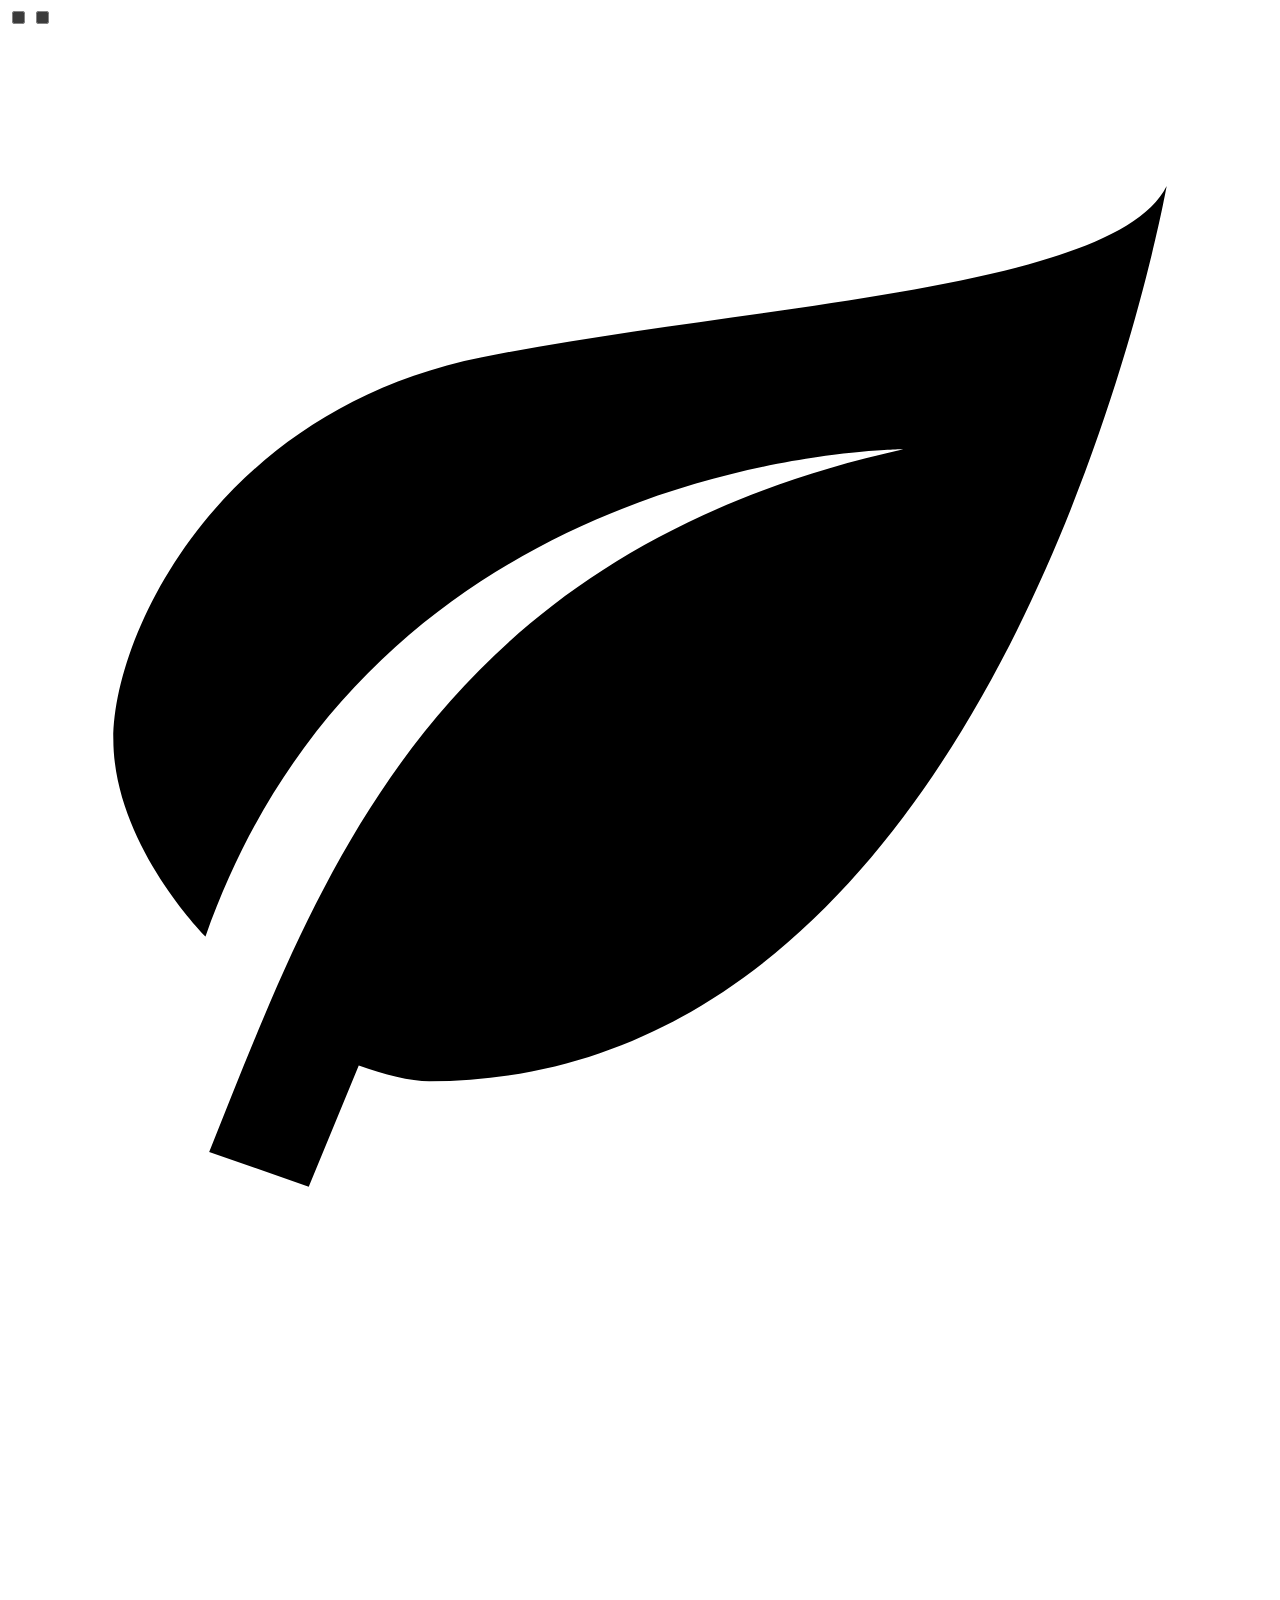
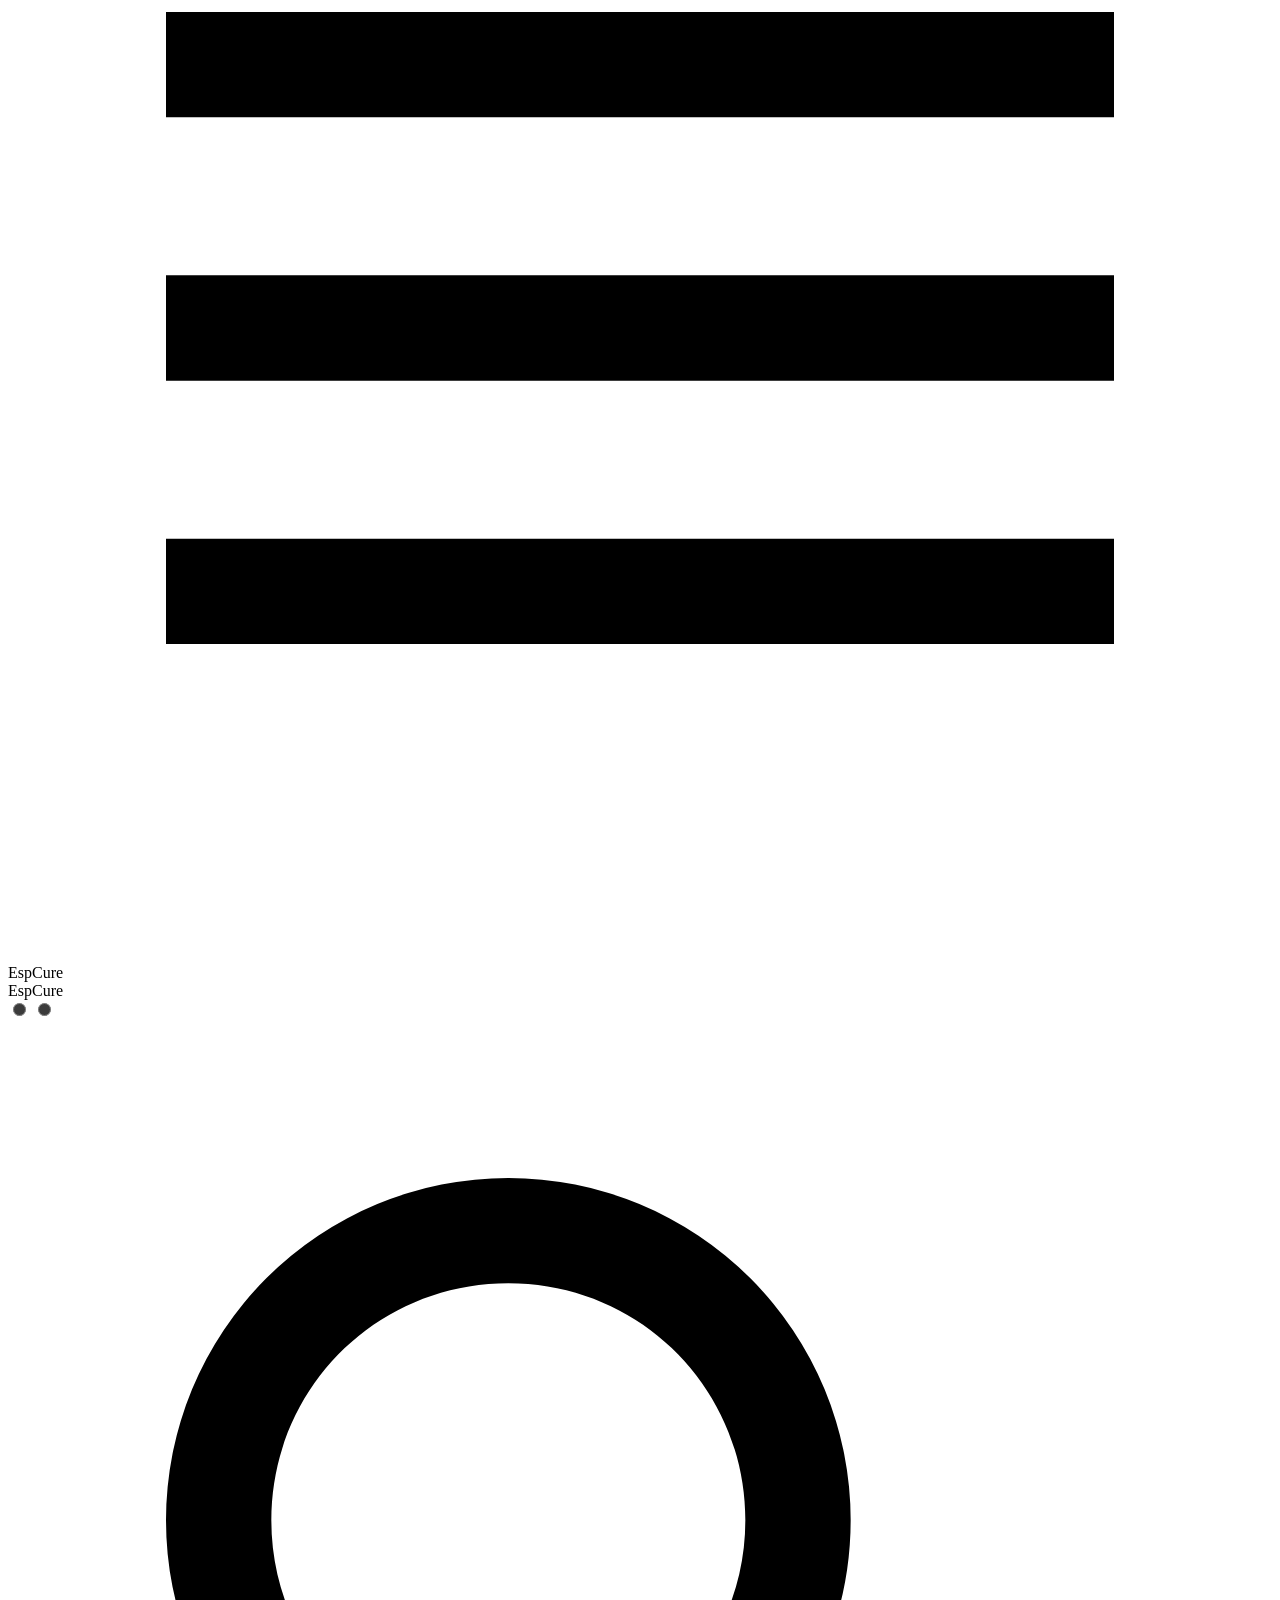
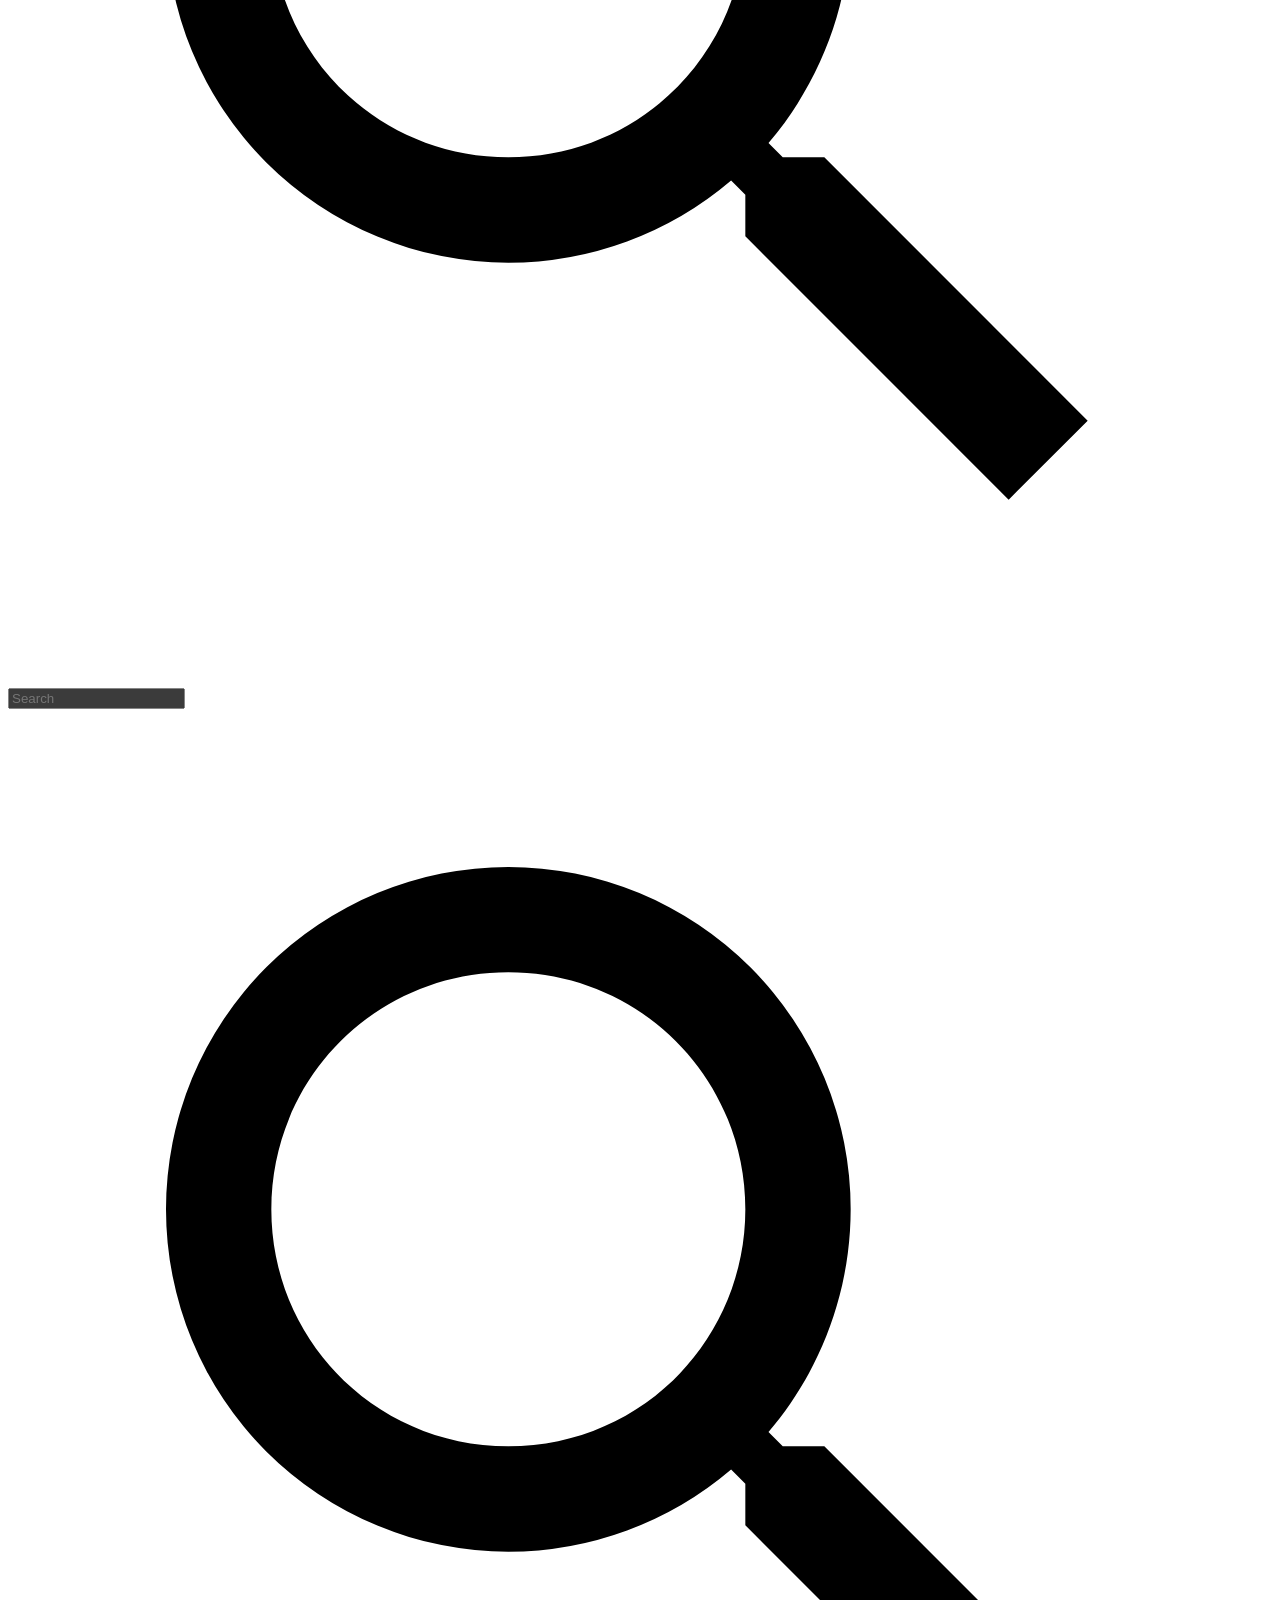
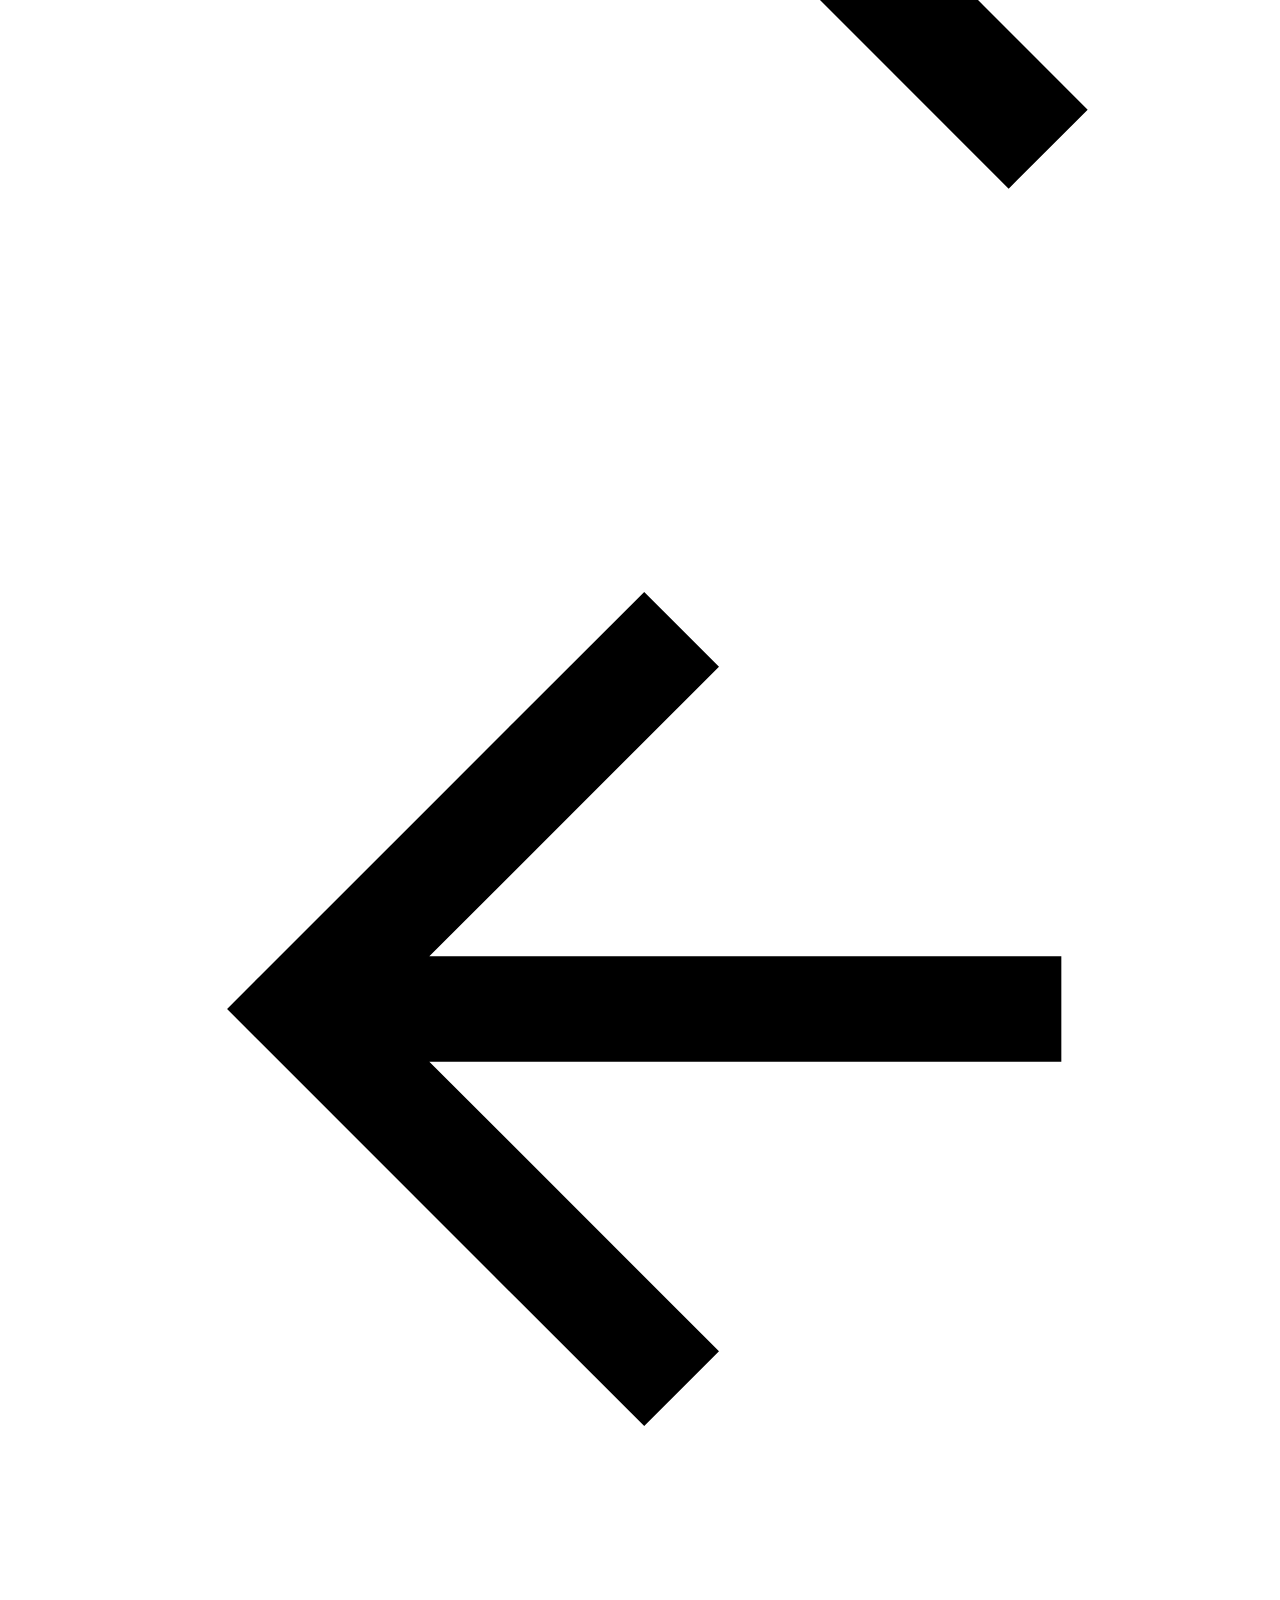
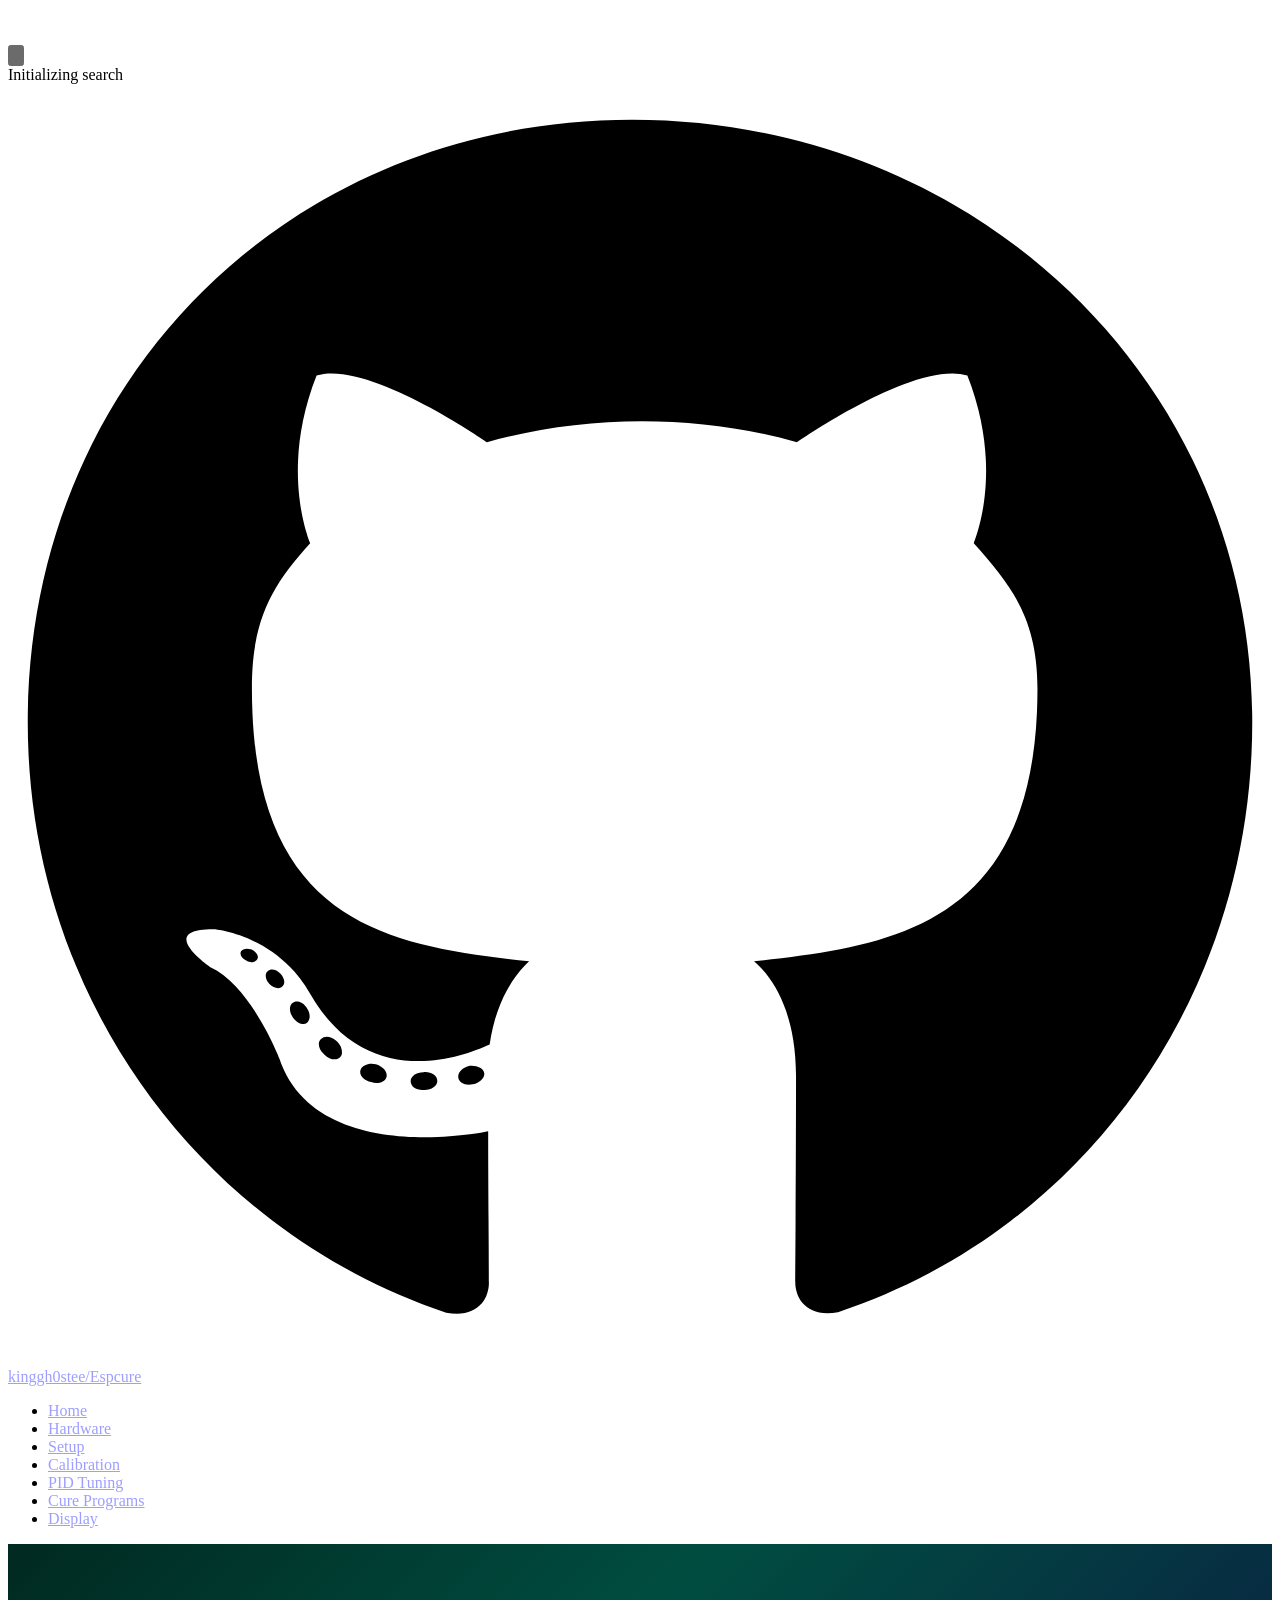
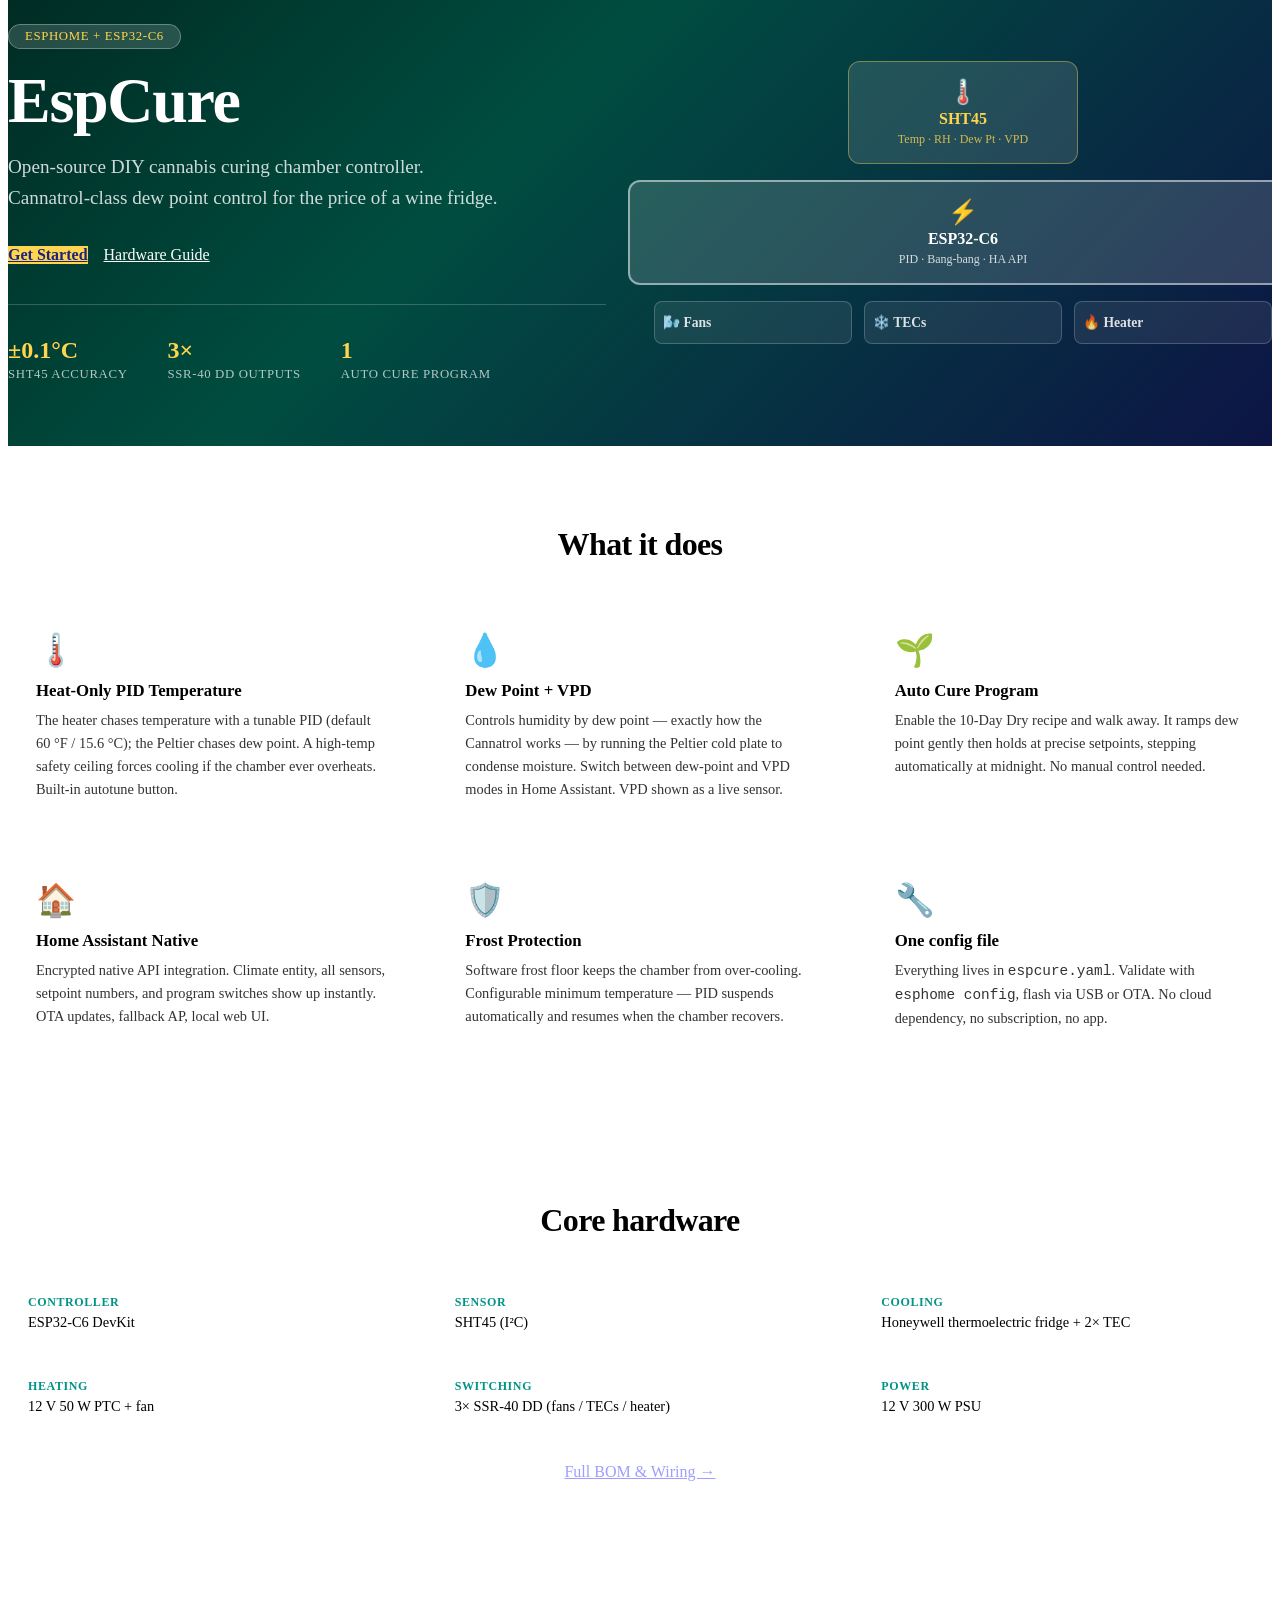
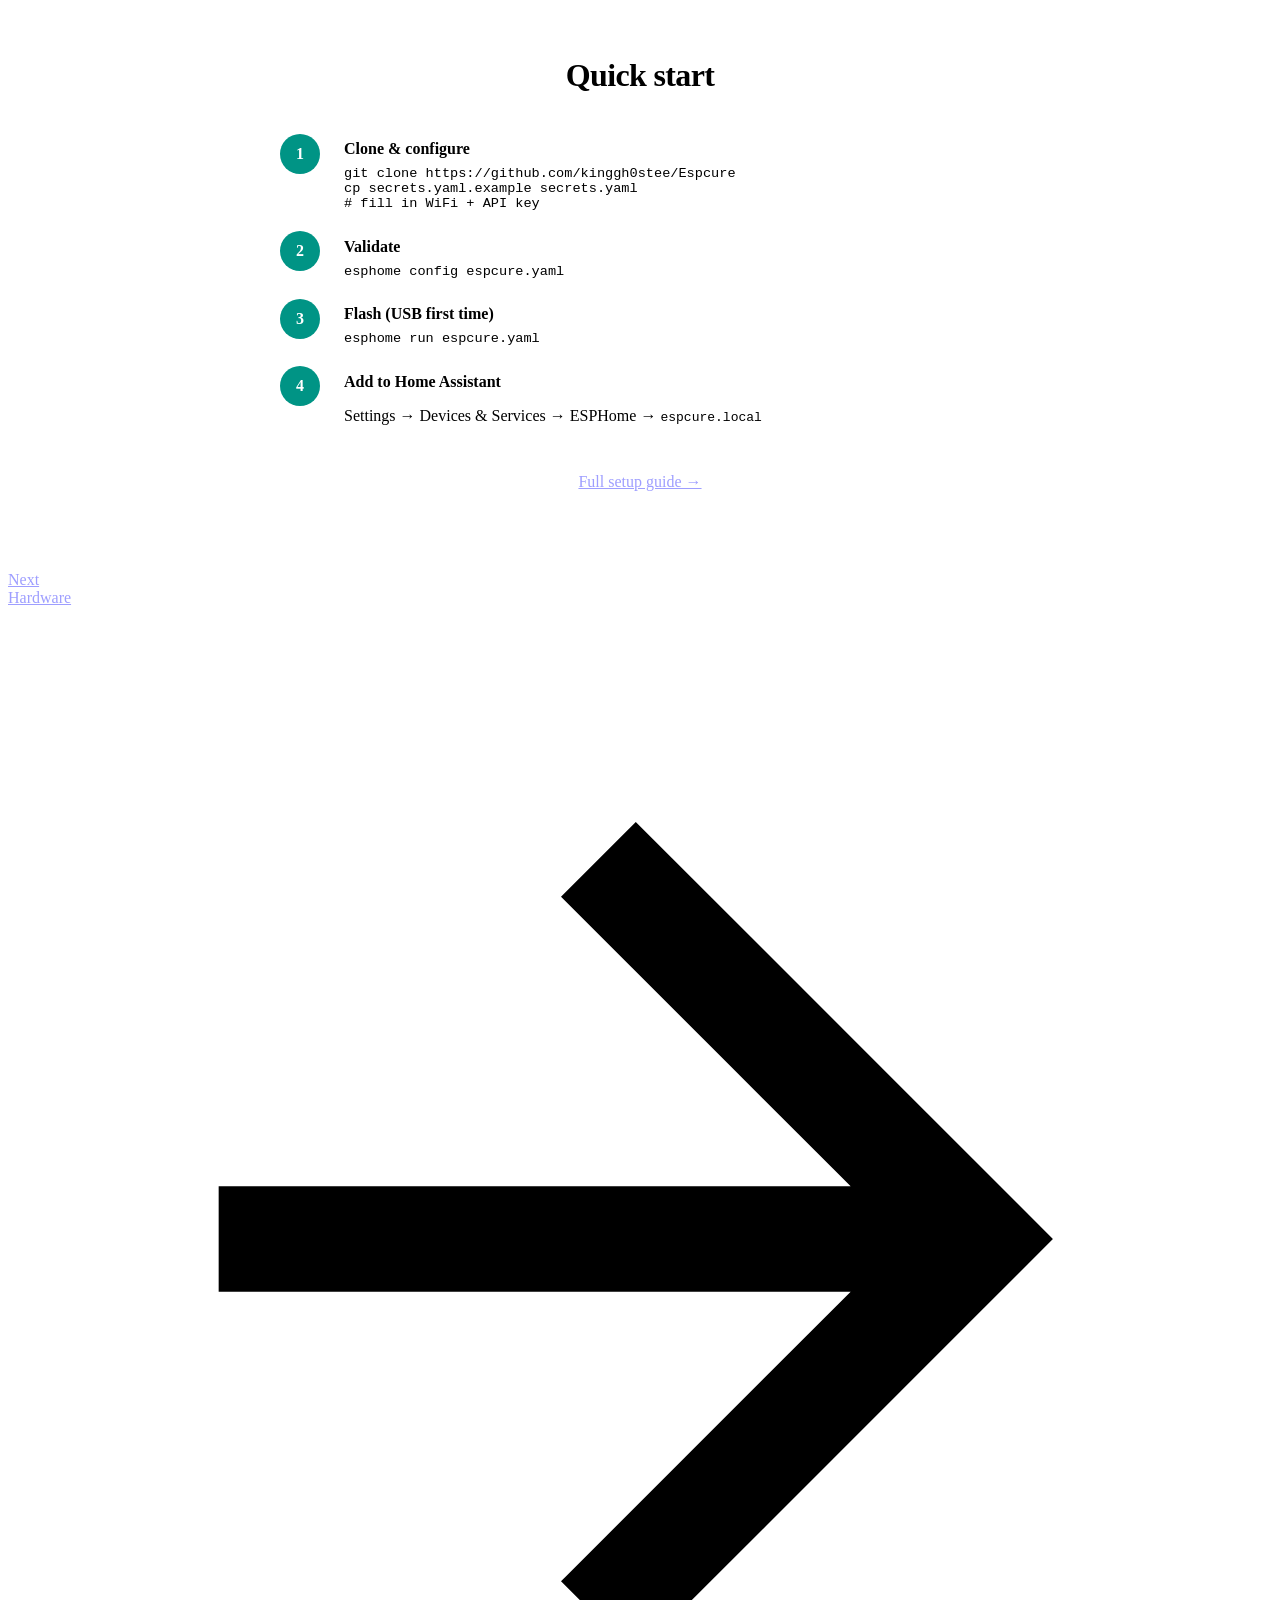
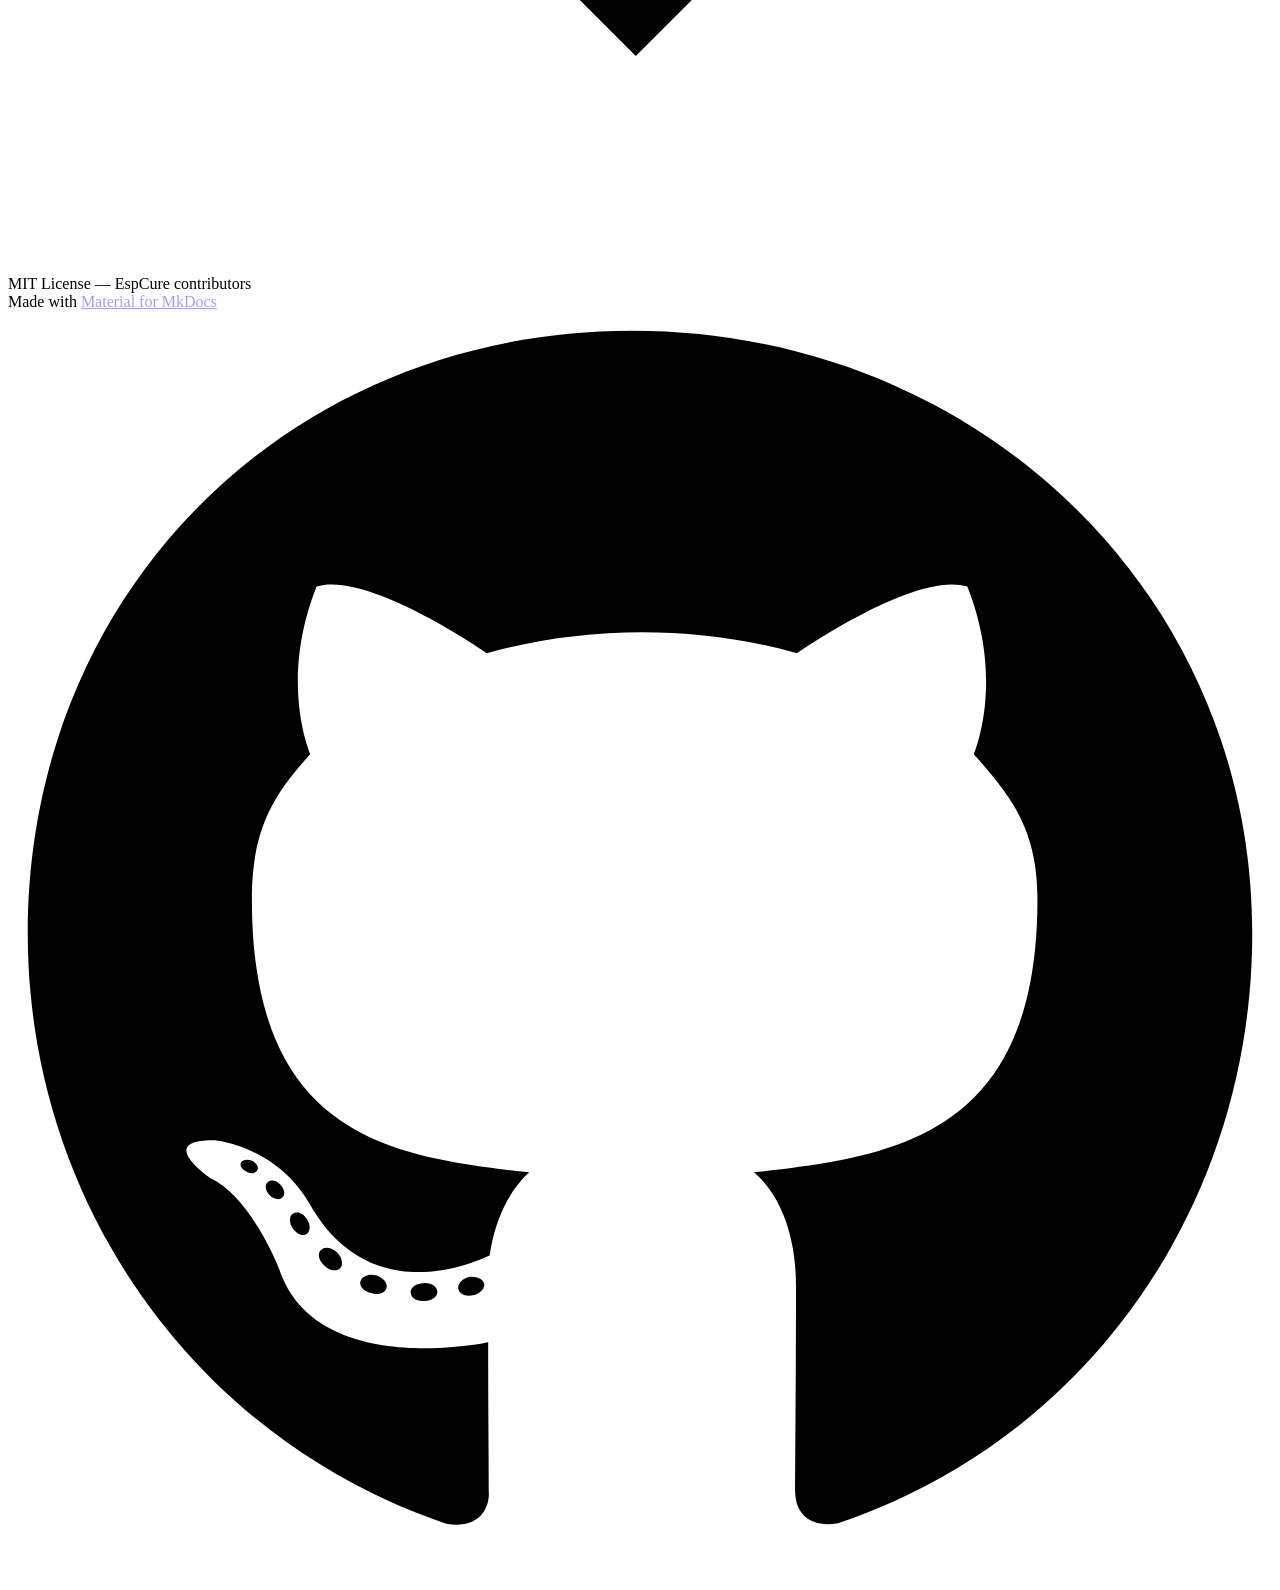
==== commit c7687c29: "Deployed f82f95e with MkDocs version: 1.6.1" ====
--- a/index.html
+++ b/index.html
@@ -396,8 +396,8 @@
           <span class="ec-stat__label">SSR-40 DD outputs</span>
         </div>
         <div class="ec-stat">
-          <span class="ec-stat__value">2</span>
-          <span class="ec-stat__label">auto cure programs</span>
+          <span class="ec-stat__value">1</span>
+          <span class="ec-stat__label">auto cure program</span>
         </div>
       </div>
     </div>
@@ -441,8 +441,8 @@
 
     <div class="ec-feature-card">
       <div class="ec-feature-card__icon">🌱</div>
-      <h3>Auto Cure Programs</h3>
-      <p>Enable a program and walk away. The 10-Day Dry recipe ramps dew point 60→54 °F then holds 54 °F and 52 °F; or run the Cannatrol 4+4 protocol. Both step automatically at midnight.</p>
+      <h3>Auto Cure Program</h3>
+      <p>Enable the 10-Day Dry recipe and walk away. It ramps dew point gently then holds at precise setpoints, stepping automatically at midnight. No manual control needed.</p>
     </div>
 
     <div class="ec-feature-card">
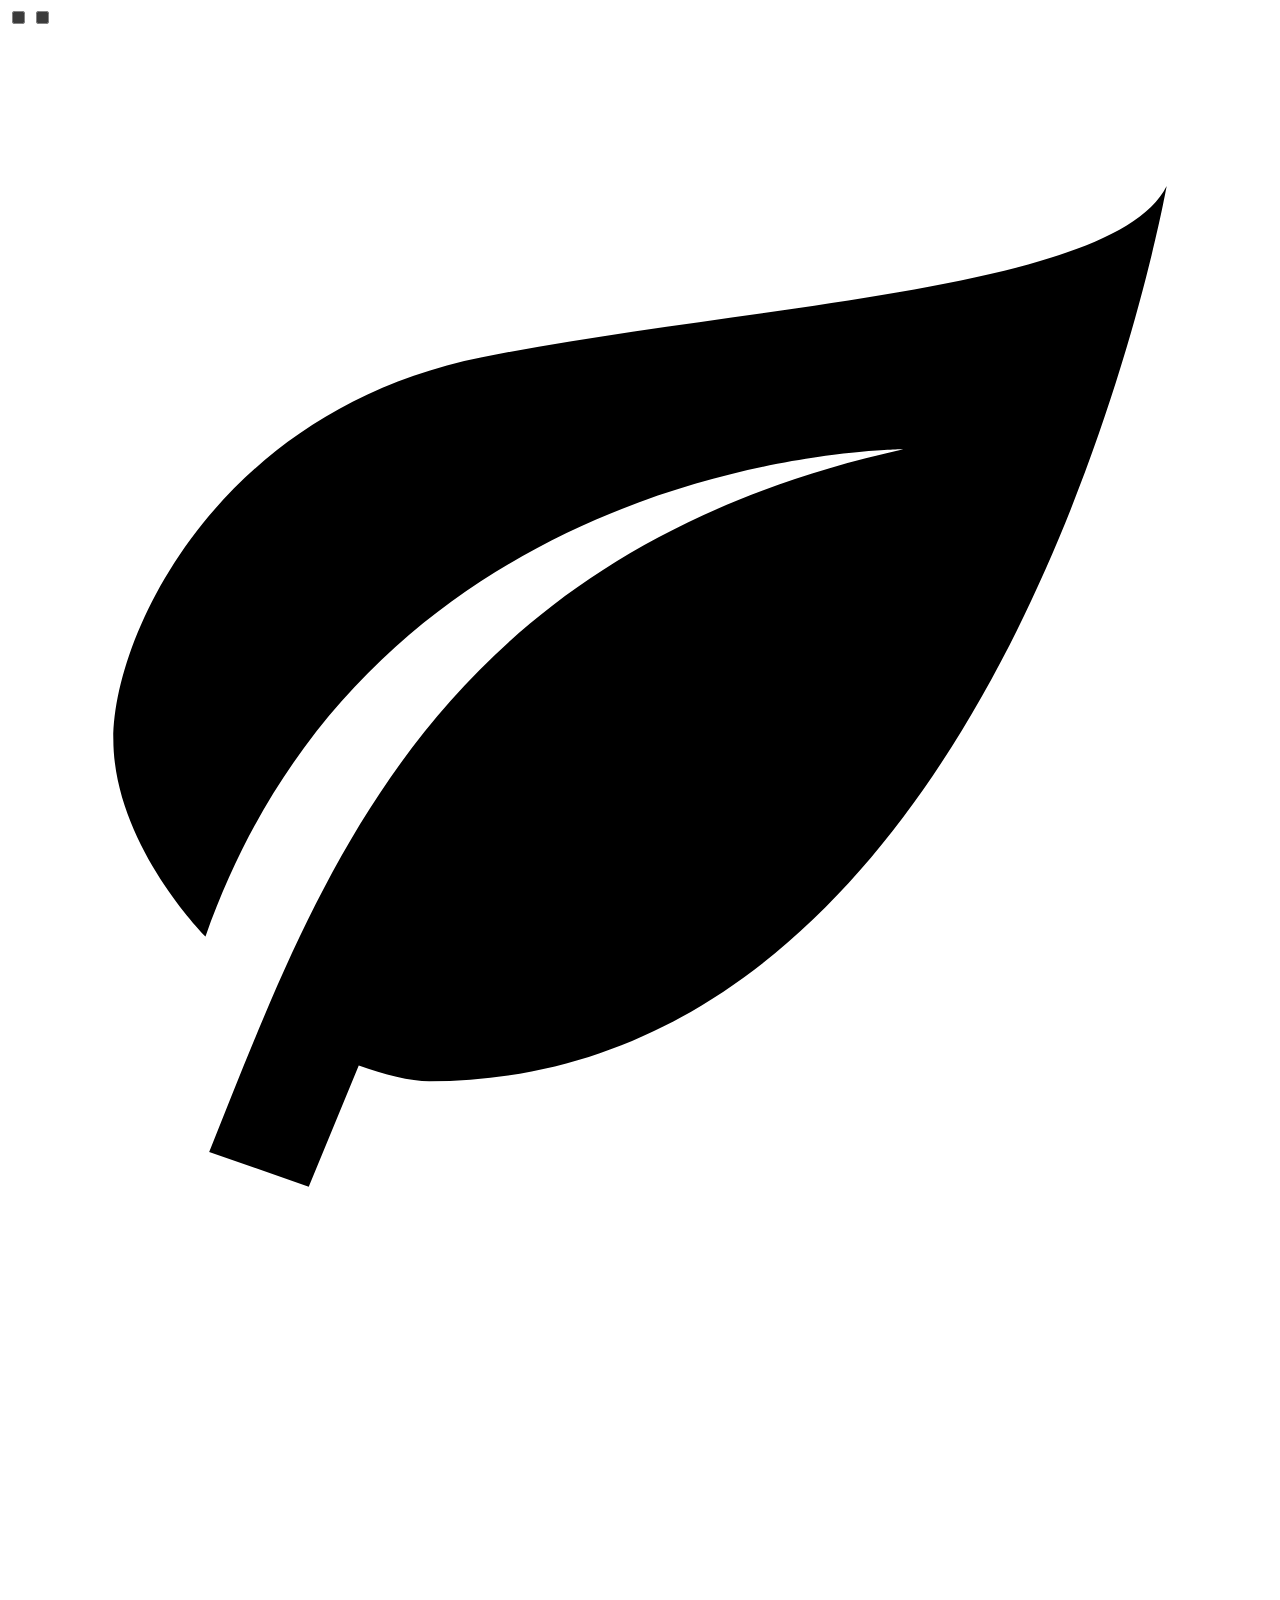
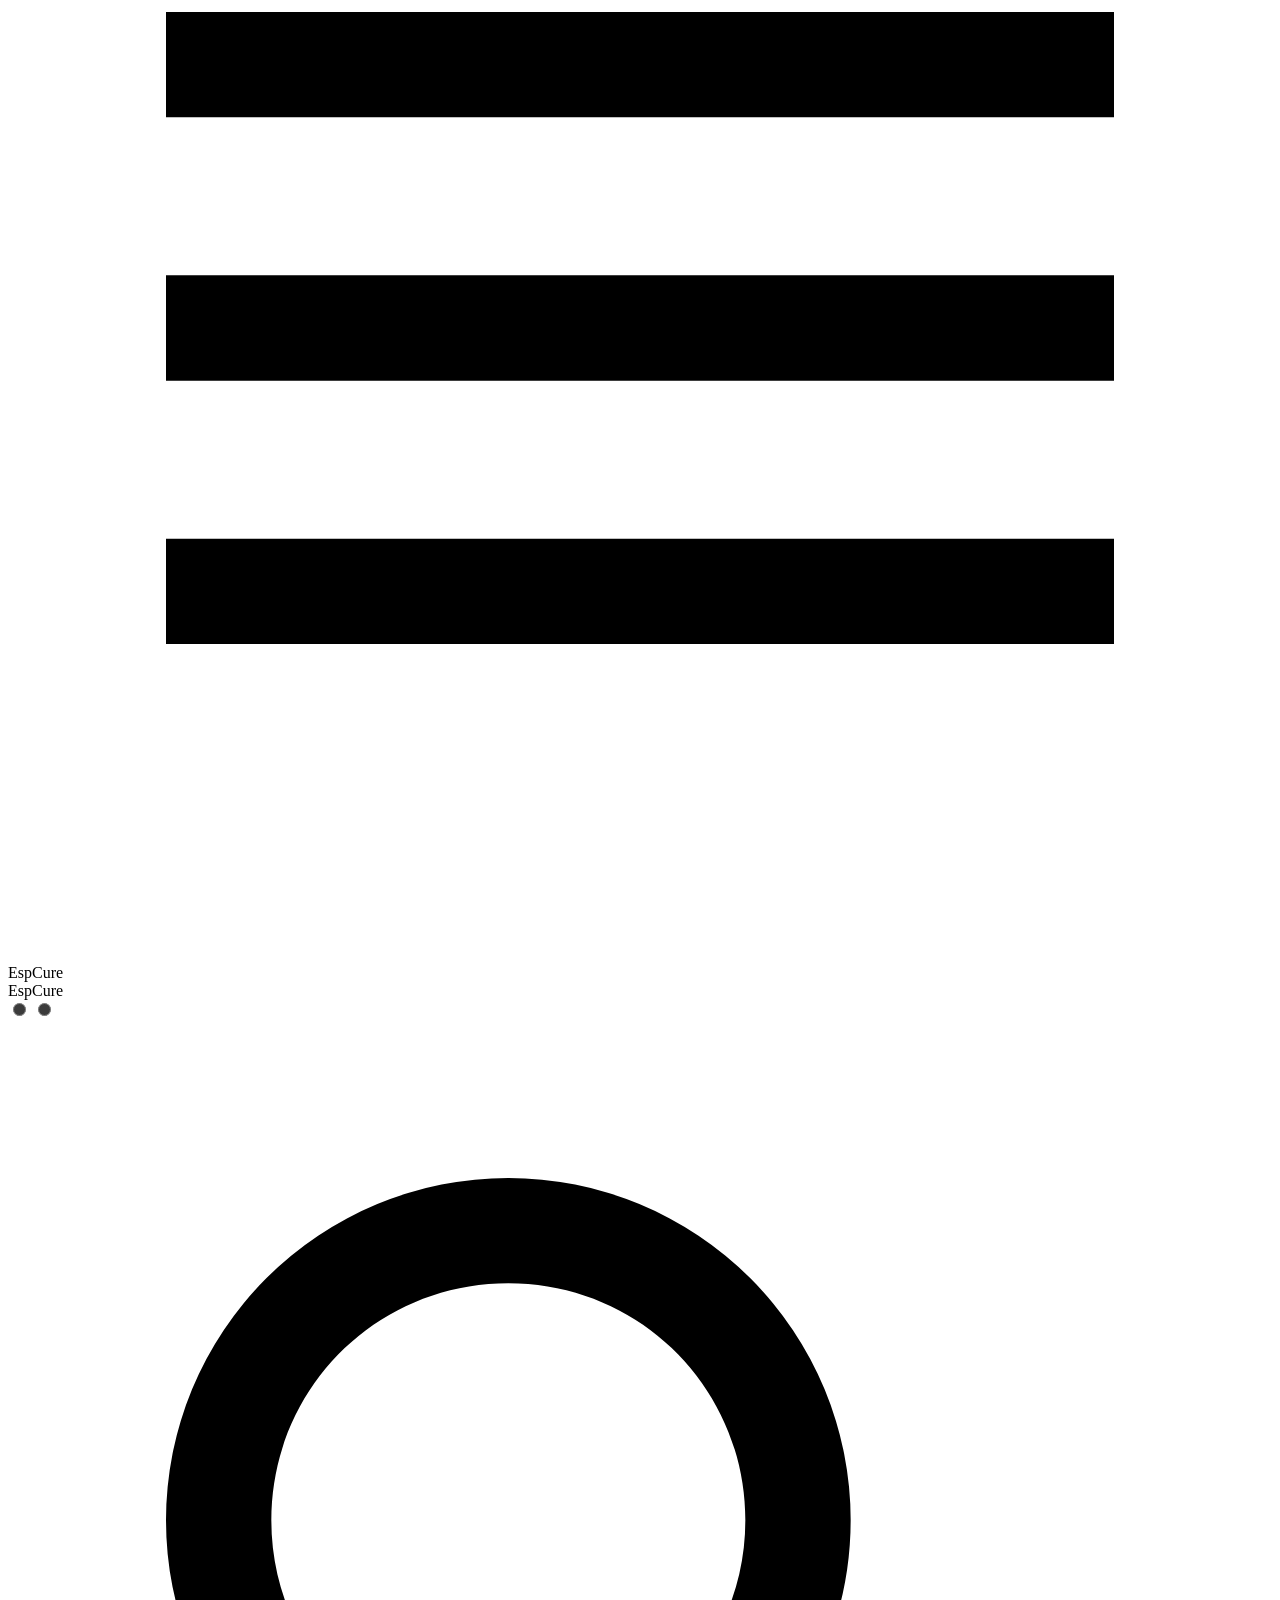
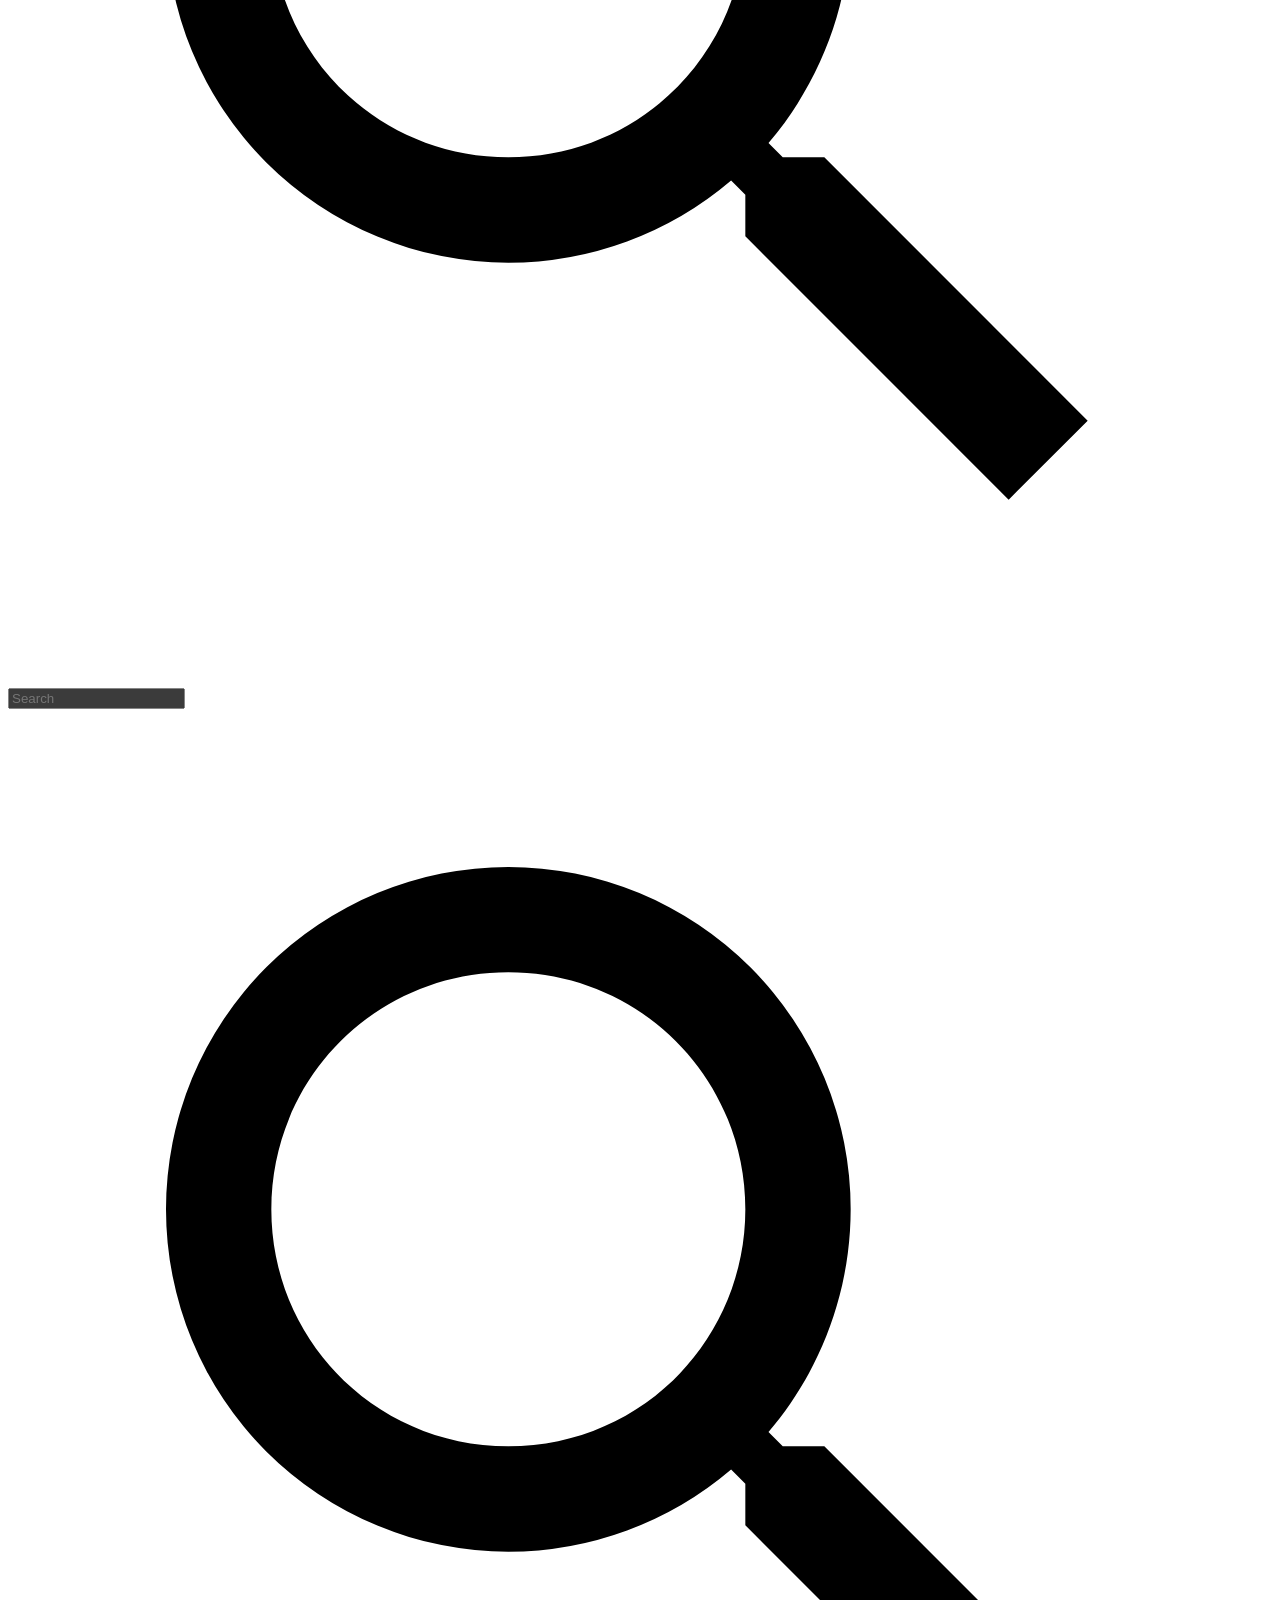
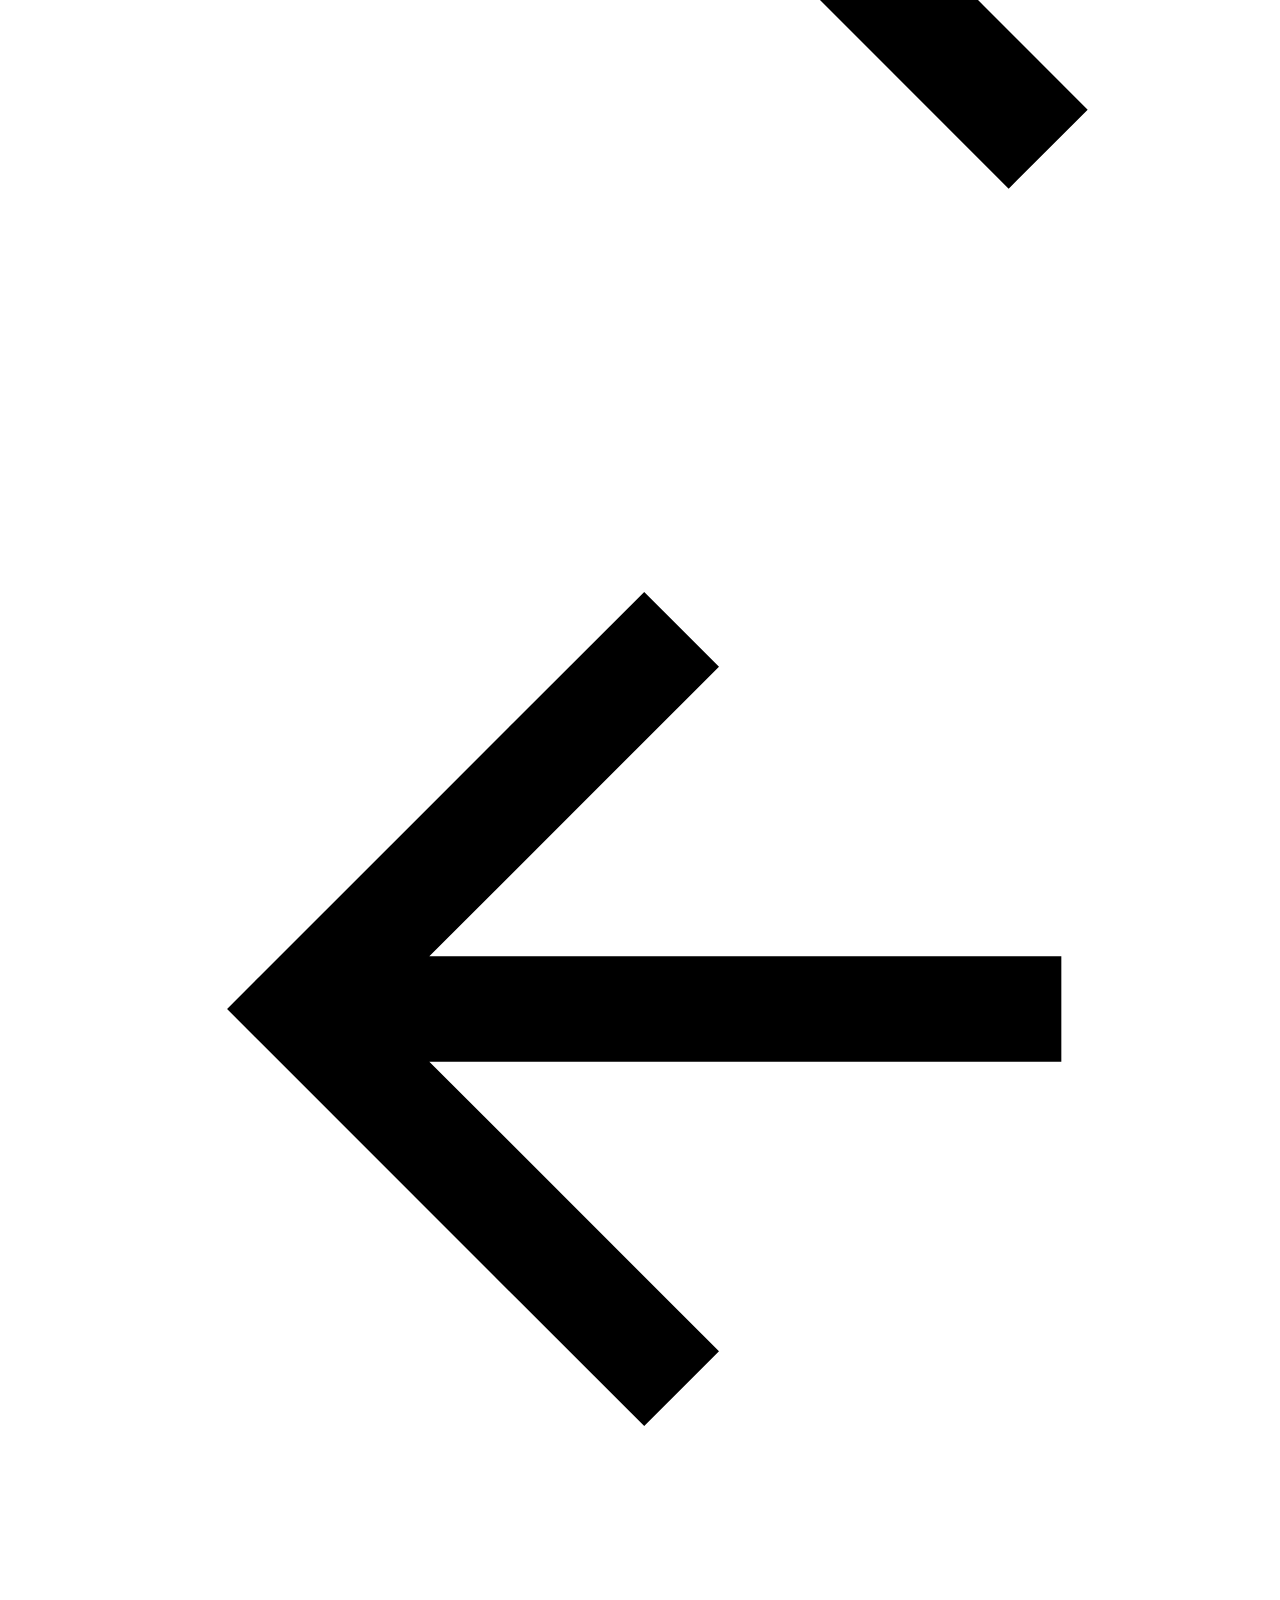
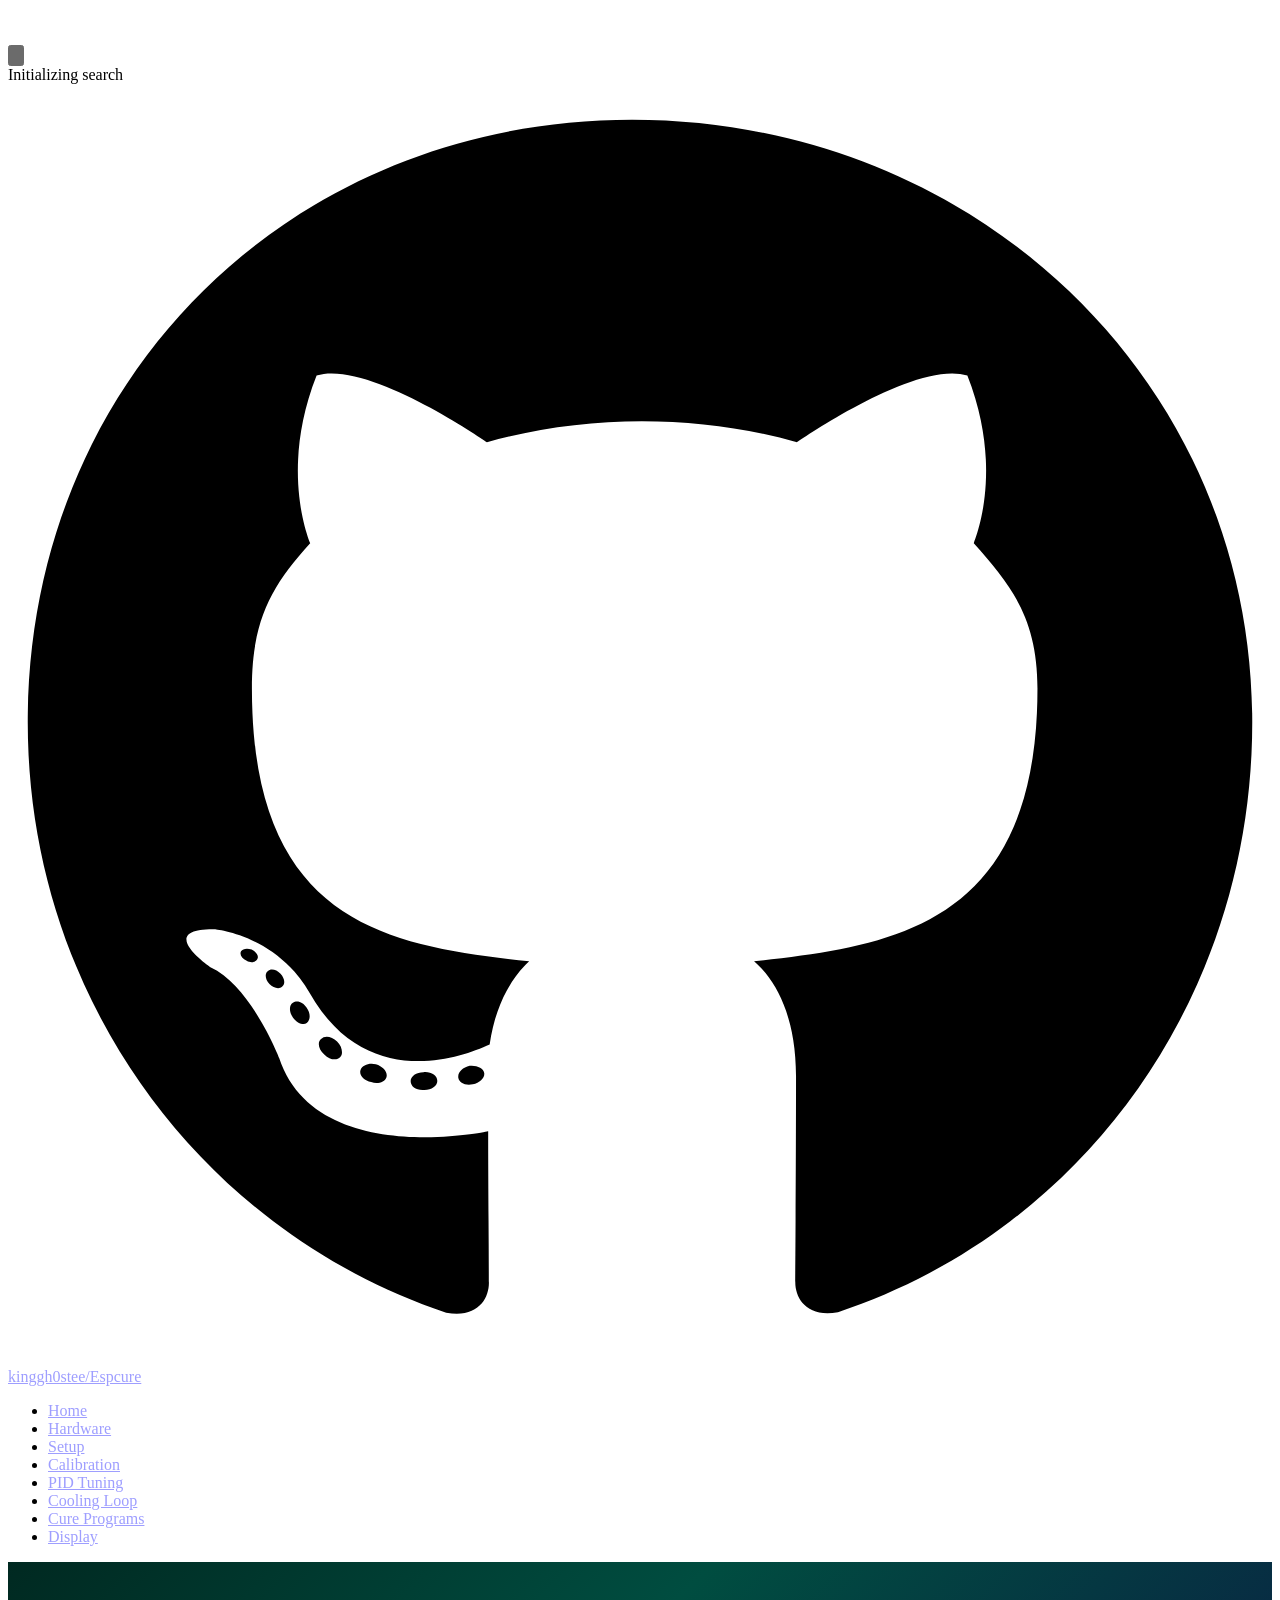
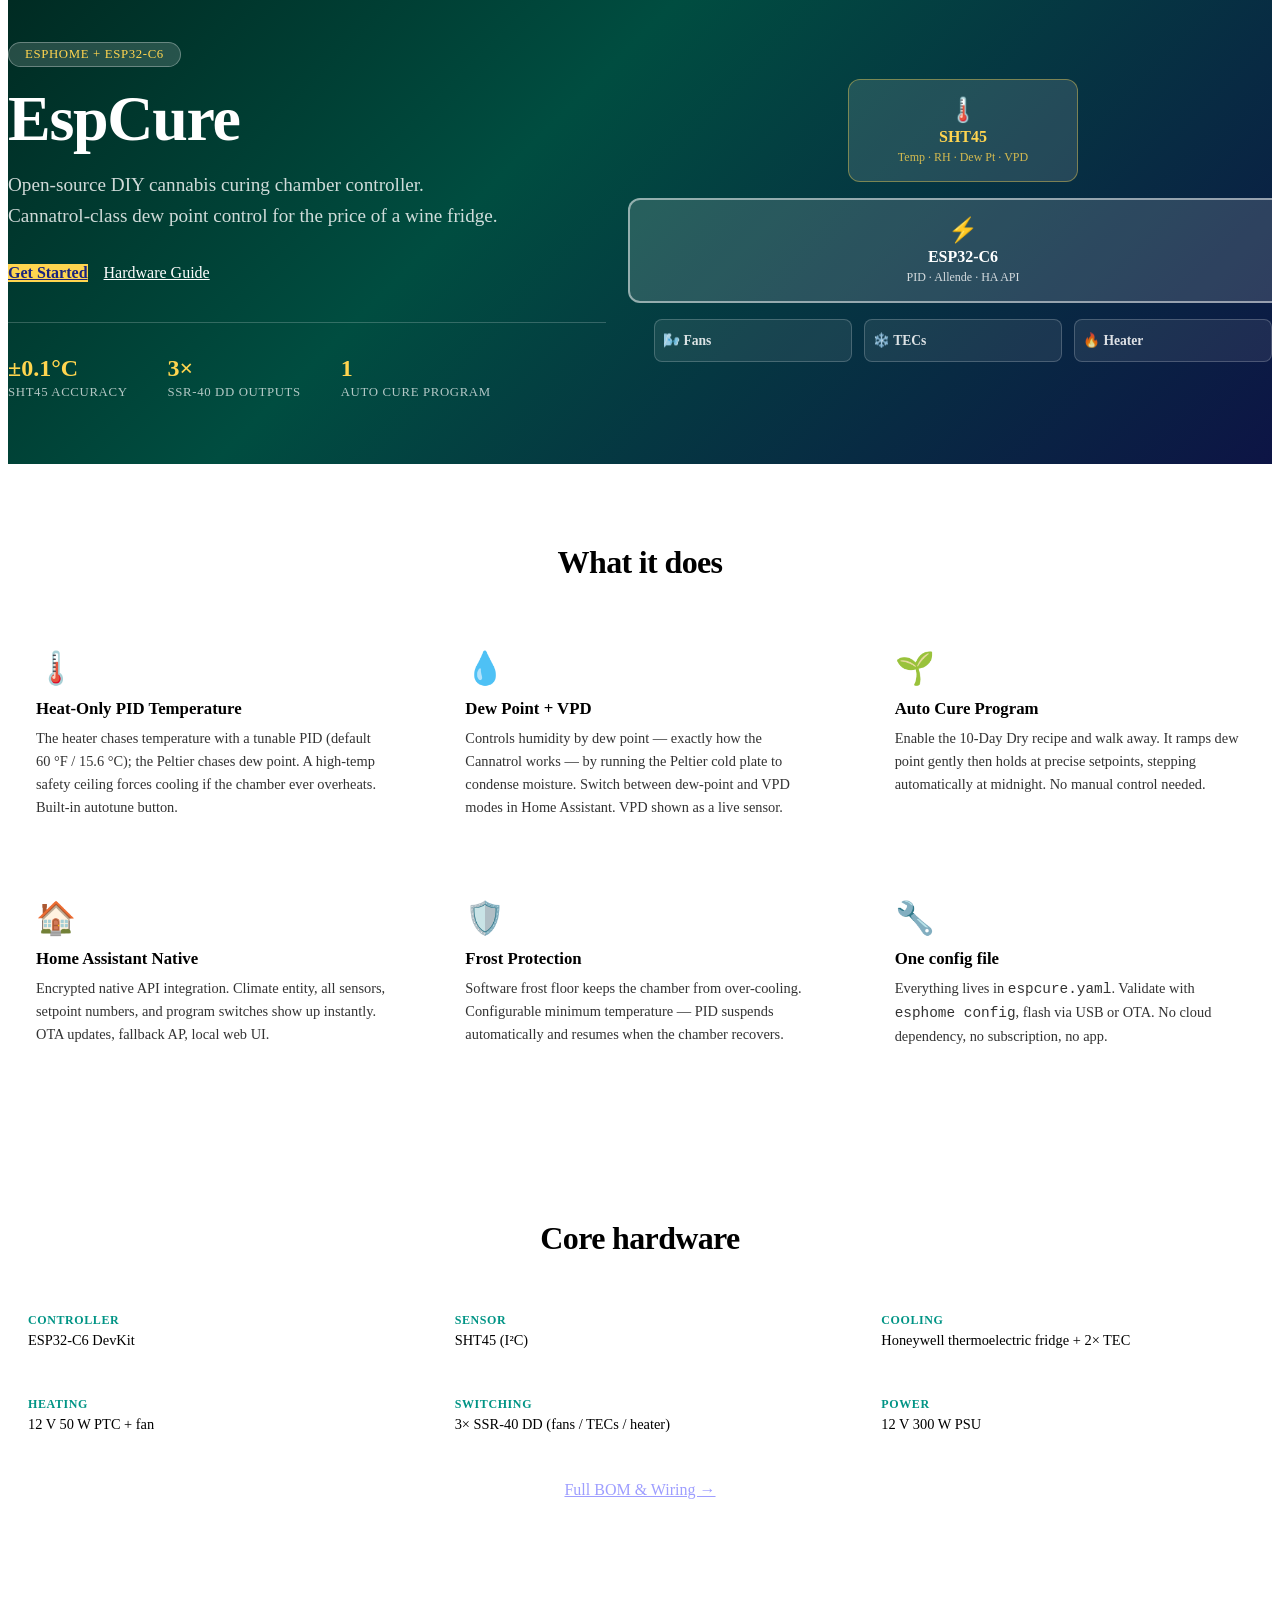
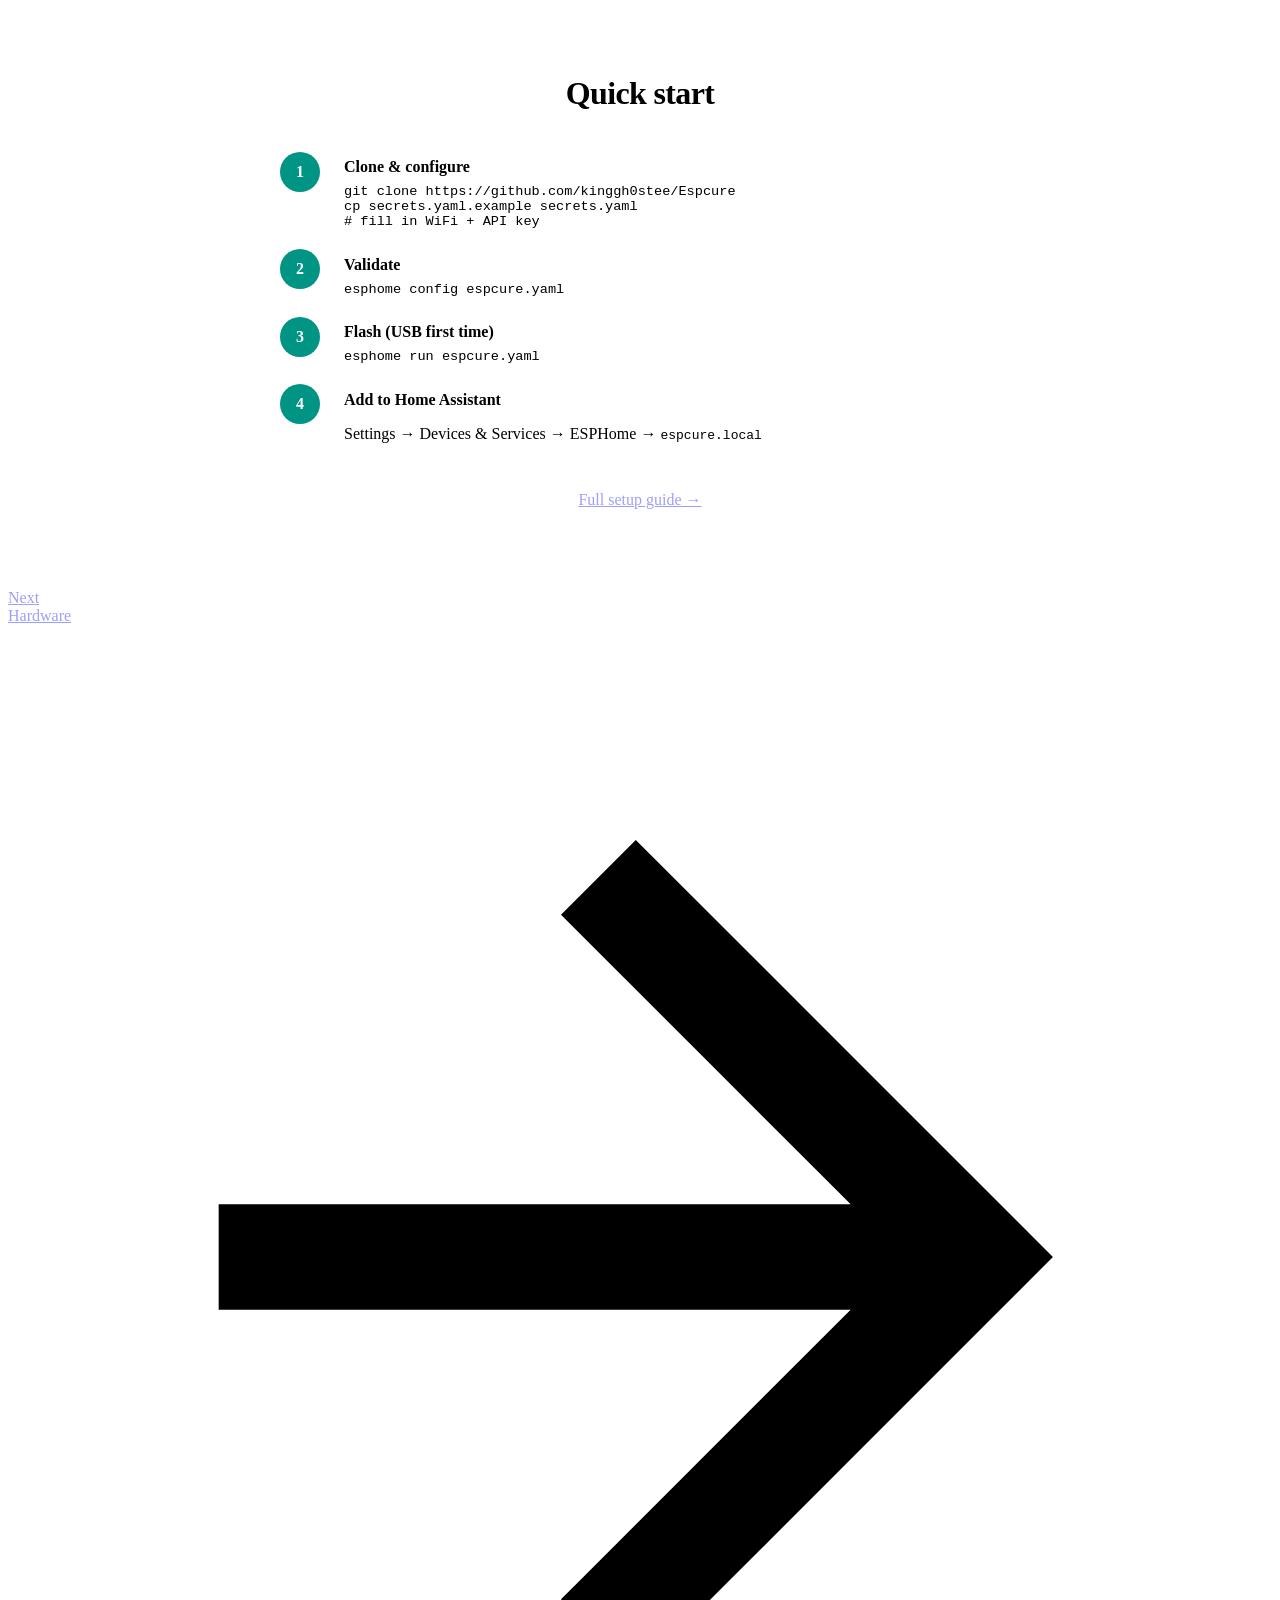
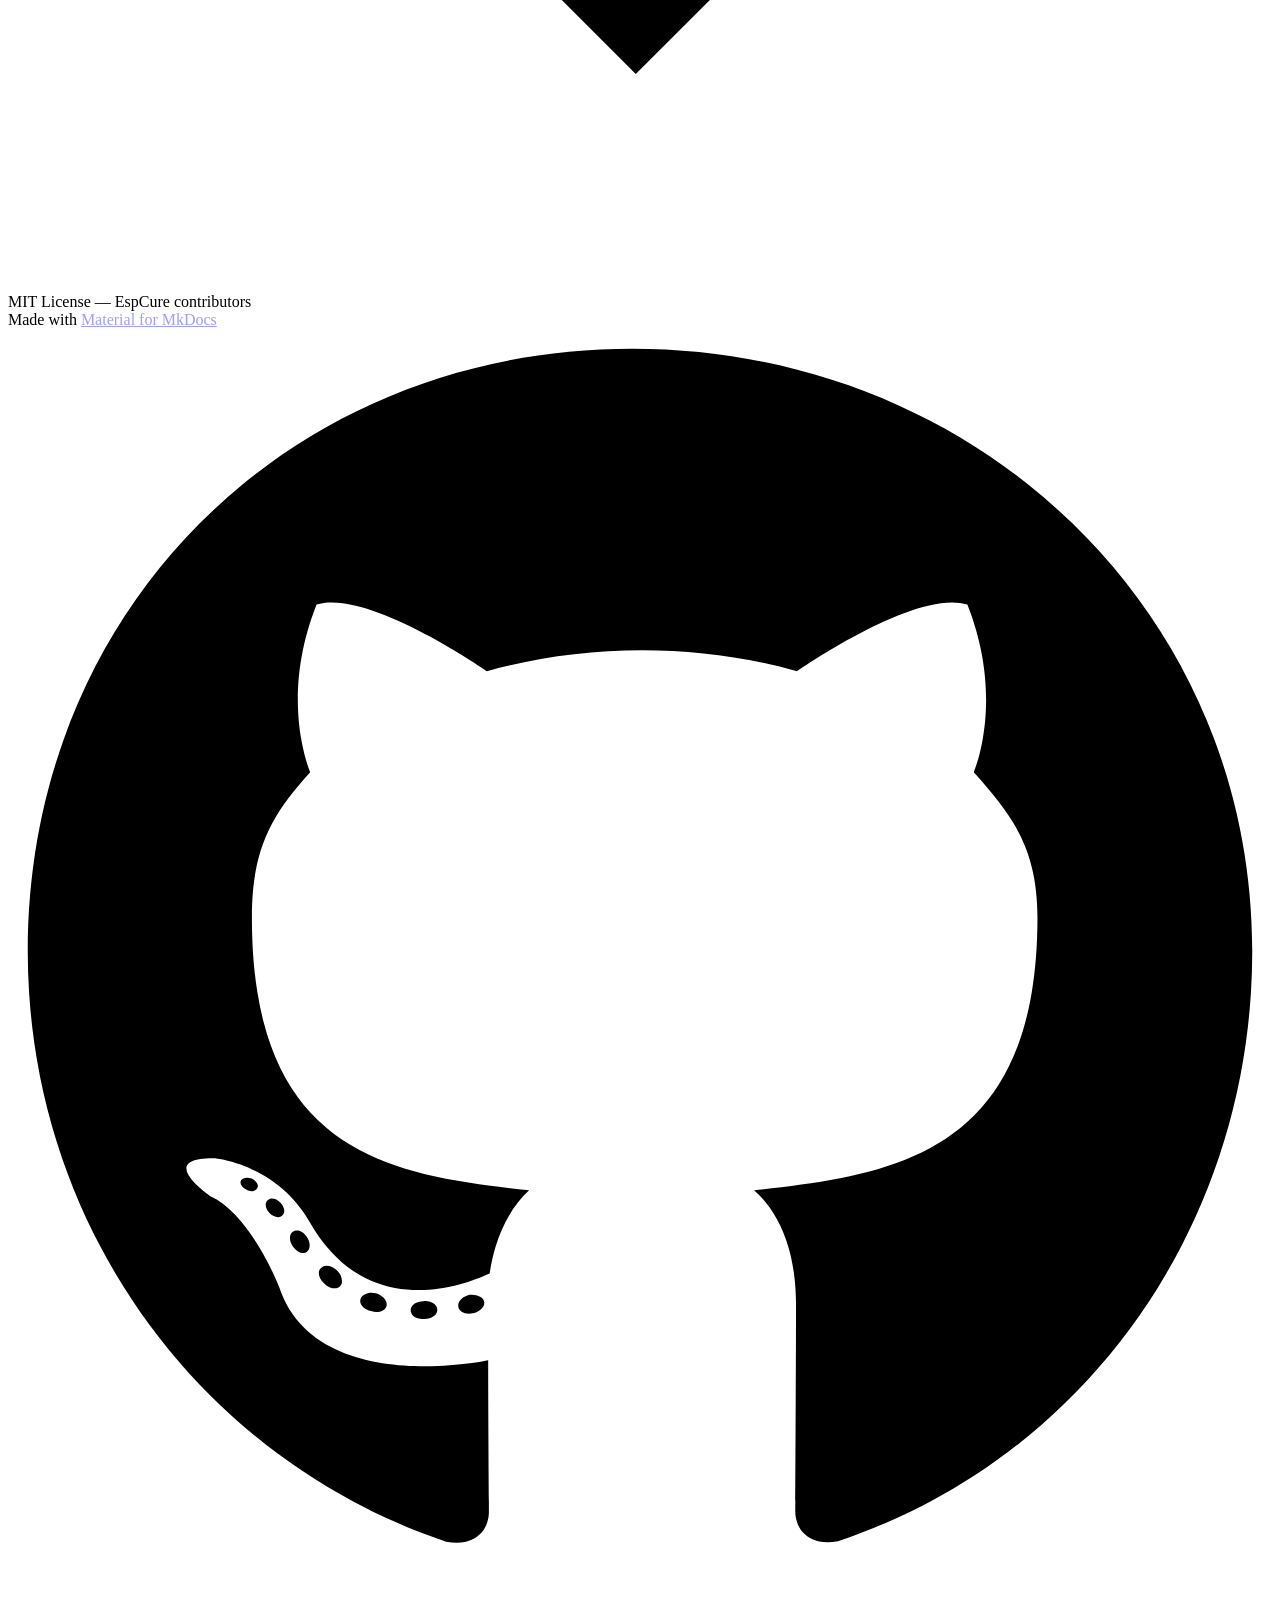
==== commit 03cb6348: "Deployed 832e12d with MkDocs version: 1.6.1" ====
--- a/index.html
+++ b/index.html
@@ -306,6 +306,25 @@
     
   
   PID Tuning
+
+      </a>
+    </li>
+  
+
+      
+        
+  
+  
+  
+  
+    <li class="md-tabs__item">
+      <a href="cooling-loop/" class="md-tabs__link">
+        
+  
+  
+    
+  
+  Cooling Loop
 
       </a>
     </li>
@@ -411,7 +430,7 @@
         <div class="ec-diagram__card ec-diagram__card--mcu">
           <span class="ec-diagram__icon">⚡</span>
           <span>ESP32-C6</span>
-          <small>PID · Bang-bang · HA API</small>
+          <small>PID · Allende · HA API</small>
         </div>
         <div class="ec-diagram__outputs">
           <div class="ec-diagram__card ec-diagram__card--out">🌬️ Fans</div>
@@ -711,6 +730,33 @@
     
   
     PID Tuning
+  
+
+    
+  </span>
+  
+  
+
+      </a>
+    </li>
+  
+
+    
+      
+      
+  
+  
+  
+  
+    <li class="md-nav__item">
+      <a href="cooling-loop/" class="md-nav__link">
+        
+  
+  
+  <span class="md-ellipsis">
+    
+  
+    Cooling Loop
   
 
     
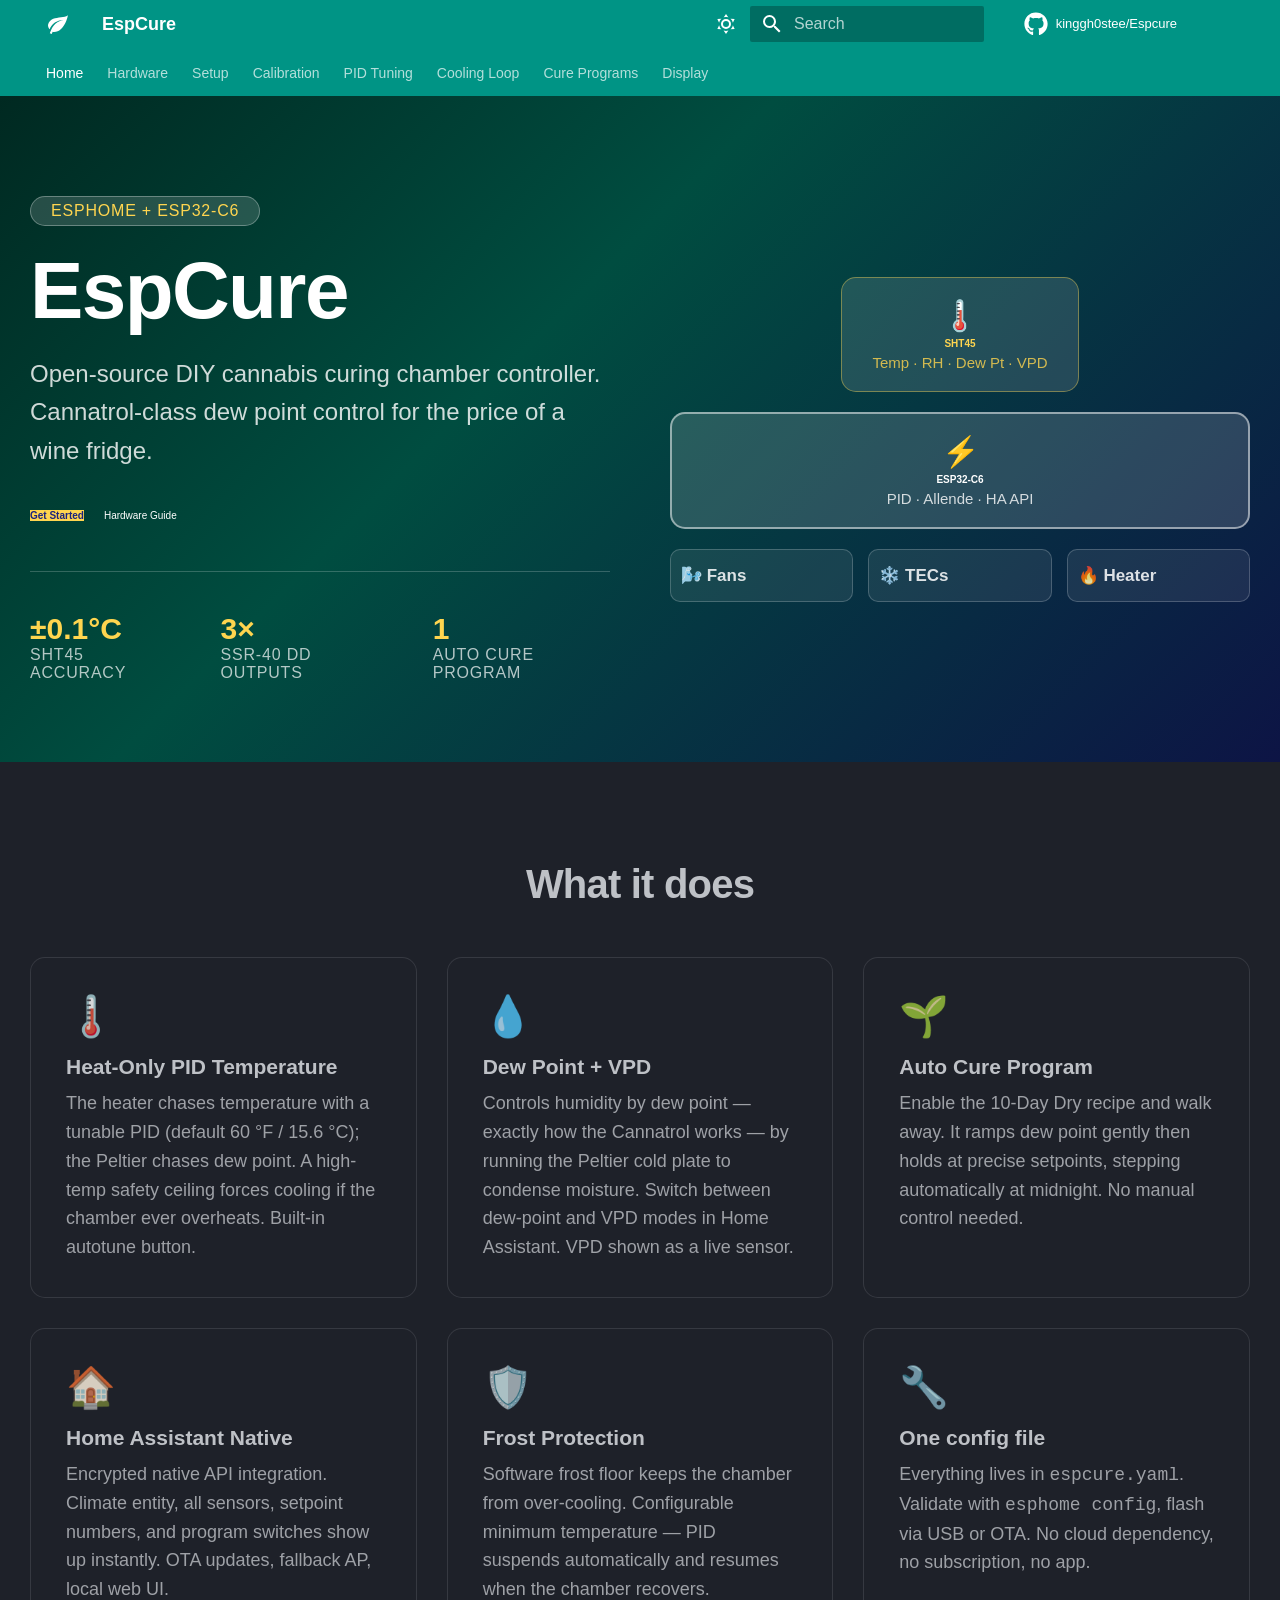
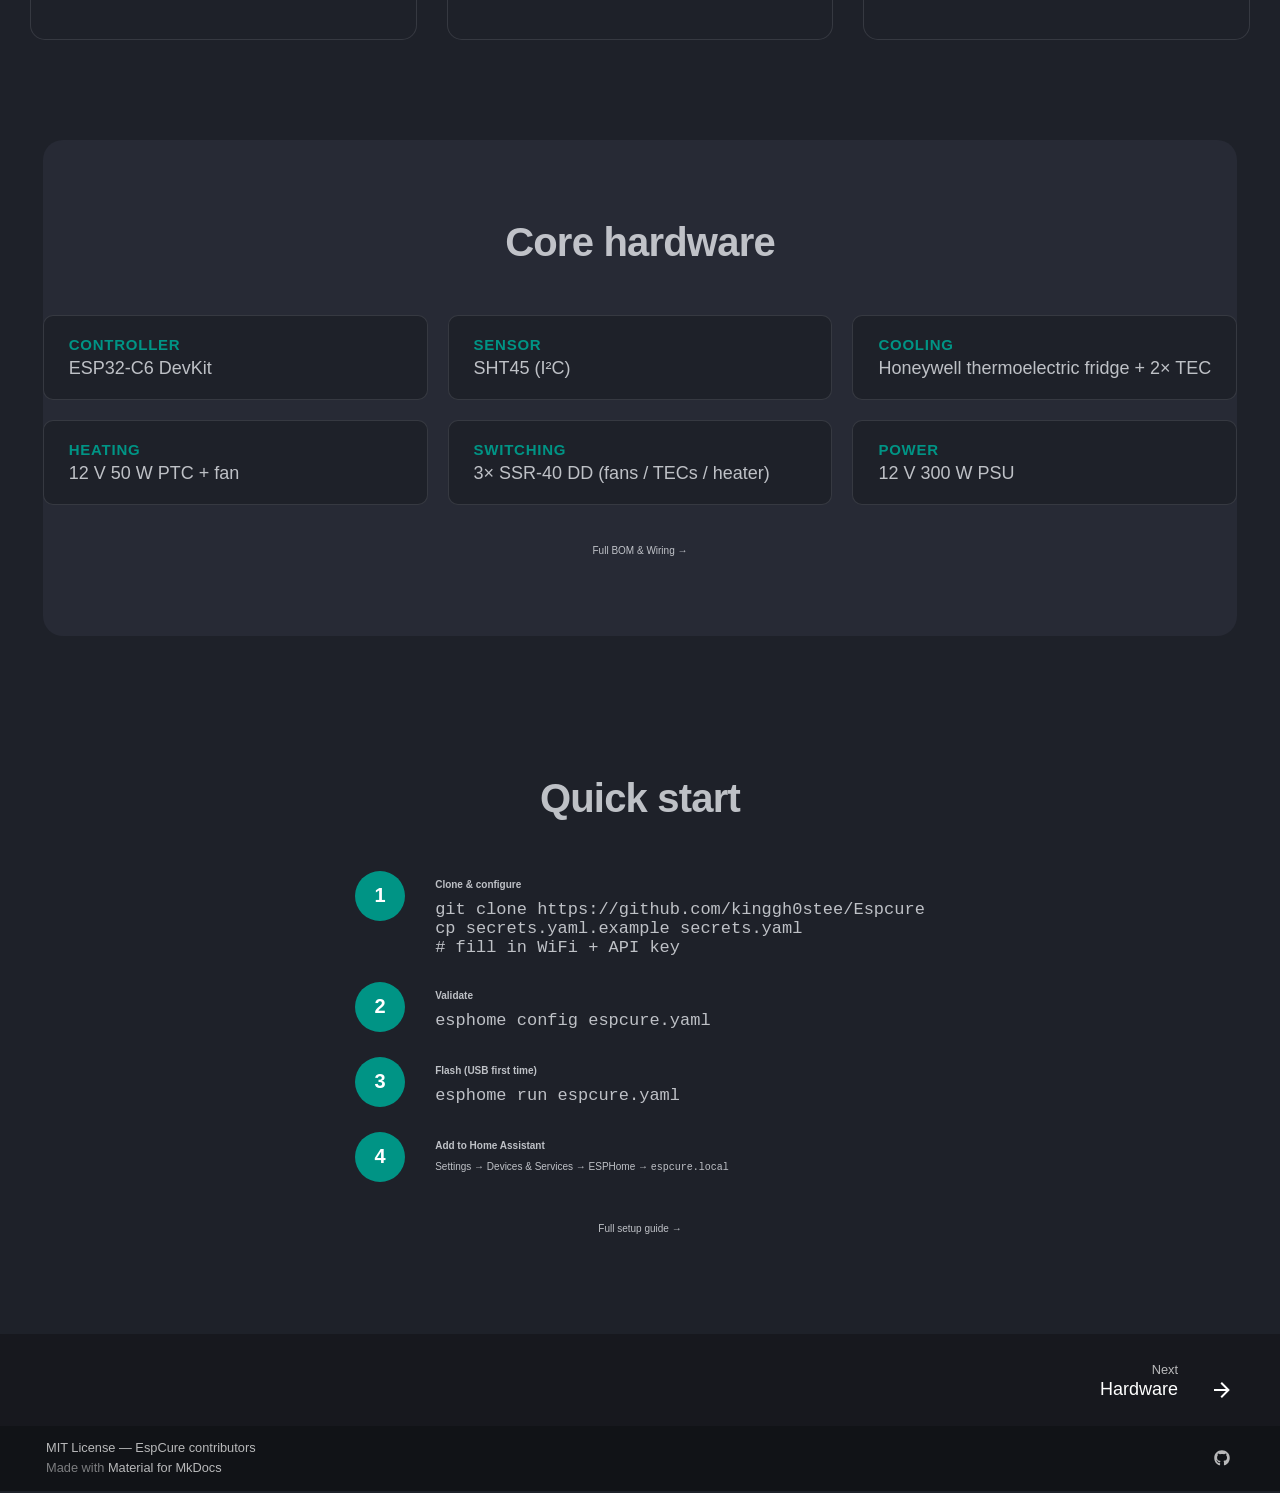
==== commit 64162c44: "Deployed 5e1ef80 with MkDocs version: 1.6.1" ====
--- a/index.html
+++ b/index.html
@@ -21,7 +21,7 @@
       
       
       <link rel="icon" href="assets/favicon.svg">
-      <meta name="generator" content="mkdocs-1.6.1, mkdocs-material-9.7.6">
+      <meta name="generator" content="mkdocs-1.6.1, mkdocs-material-9.7.7">
     
     
       
@@ -29,7 +29,7 @@
       
     
     
-      <link rel="stylesheet" href="assets/stylesheets/main.484c7ddc.min.css">
+      <link rel="stylesheet" href="assets/stylesheets/main.ec1eaa64.min.css">
       
         
         <link rel="stylesheet" href="assets/stylesheets/palette.ab4e12ef.min.css">
@@ -947,7 +947,7 @@
       <script id="__config" type="application/json">{"annotate": null, "base": ".", "features": ["navigation.instant", "navigation.instant.progress", "navigation.tabs", "navigation.top", "navigation.footer", "content.code.copy", "content.code.annotate", "search.highlight", "search.suggest", "toc.follow"], "search": "assets/javascripts/workers/search.2c215733.min.js", "tags": null, "translations": {"clipboard.copied": "Copied to clipboard", "clipboard.copy": "Copy to clipboard", "search.result.more.one": "1 more on this page", "search.result.more.other": "# more on this page", "search.result.none": "No matching documents", "search.result.one": "1 matching document", "search.result.other": "# matching documents", "search.result.placeholder": "Type to start searching", "search.result.term.missing": "Missing", "select.version": "Select version"}, "version": null}</script>
     
     
-      <script src="assets/javascripts/bundle.79ae519e.min.js"></script>
+      <script src="assets/javascripts/bundle.d7400e89.min.js"></script>
       
     
   </body>
--- a/assets/stylesheets/main.ec1eaa64.min.css
+++ b/assets/stylesheets/main.ec1eaa64.min.css
@@ -0,0 +1 @@
+@charset "UTF-8";html{-webkit-text-size-adjust:none;-moz-text-size-adjust:none;text-size-adjust:none;box-sizing:border-box}*,:after,:before{box-sizing:inherit}@media (prefers-reduced-motion){*,:after,:before{transition:none!important}}body{margin:0}a,button,input,label{-webkit-tap-highlight-color:transparent}a{color:inherit;text-decoration:none}hr{border:0;box-sizing:initial;display:block;height:.05rem;overflow:visible;padding:0}small{font-size:80%}sub,sup{line-height:1em}img{border-style:none}table{border-collapse:initial;border-spacing:0}td,th{font-weight:400;vertical-align:top}button{background:#0000;border:0;font-family:inherit;font-size:inherit;margin:0;padding:0}input{border:0;outline:none}:root{--md-primary-fg-color:#4051b5;--md-primary-fg-color--light:#5d6cc0;--md-primary-fg-color--dark:#303fa1;--md-primary-bg-color:#fff;--md-primary-bg-color--light:#ffffffb3;--md-accent-fg-color:#526cfe;--md-accent-fg-color--transparent:#526cfe1a;--md-accent-bg-color:#fff;--md-accent-bg-color--light:#ffffffb3}[data-md-color-scheme=default]{color-scheme:light}[data-md-color-scheme=default] img[src$="#gh-dark-mode-only"],[data-md-color-scheme=default] img[src$="#only-dark"]{display:none}:root,[data-md-color-scheme=default]{--md-hue:225deg;--md-default-fg-color:#000000de;--md-default-fg-color--light:#0000008a;--md-default-fg-color--lighter:#00000052;--md-default-fg-color--lightest:#00000012;--md-default-bg-color:#fff;--md-default-bg-color--light:#ffffffb3;--md-default-bg-color--lighter:#ffffff4d;--md-default-bg-color--lightest:#ffffff1f;--md-code-fg-color:#36464e;--md-code-bg-color:#f5f5f5;--md-code-bg-color--light:#f5f5f5b3;--md-code-bg-color--lighter:#f5f5f54d;--md-code-hl-color:#4287ff;--md-code-hl-color--light:#4287ff1a;--md-code-hl-number-color:#d52a2a;--md-code-hl-special-color:#db1457;--md-code-hl-function-color:#a846b9;--md-code-hl-constant-color:#6e59d9;--md-code-hl-keyword-color:#3f6ec6;--md-code-hl-string-color:#1c7d4d;--md-code-hl-name-color:var(--md-code-fg-color);--md-code-hl-operator-color:var(--md-default-fg-color--light);--md-code-hl-punctuation-color:var(--md-default-fg-color--light);--md-code-hl-comment-color:var(--md-default-fg-color--light);--md-code-hl-generic-color:var(--md-default-fg-color--light);--md-code-hl-variable-color:var(--md-default-fg-color--light);--md-typeset-color:var(--md-default-fg-color);--md-typeset-a-color:var(--md-primary-fg-color);--md-typeset-del-color:#f5503d26;--md-typeset-ins-color:#0bd57026;--md-typeset-kbd-color:#fafafa;--md-typeset-kbd-accent-color:#fff;--md-typeset-kbd-border-color:#b8b8b8;--md-typeset-mark-color:#ffff0080;--md-typeset-table-color:#0000001f;--md-typeset-table-color--light:rgba(0,0,0,.035);--md-admonition-fg-color:var(--md-default-fg-color);--md-admonition-bg-color:var(--md-default-bg-color);--md-warning-fg-color:#000000de;--md-warning-bg-color:#ff9;--md-footer-fg-color:#fff;--md-footer-fg-color--light:#ffffffb3;--md-footer-fg-color--lighter:#ffffff73;--md-footer-bg-color:#000000de;--md-footer-bg-color--dark:#00000052;--md-shadow-z1:0 0.2rem 0.5rem #0000000d,0 0 0.05rem #0000001a;--md-shadow-z2:0 0.2rem 0.5rem #0000001a,0 0 0.05rem #00000040;--md-shadow-z3:0 0.2rem 0.5rem #0003,0 0 0.05rem #00000059}.md-icon svg{fill:currentcolor;display:block;height:1.2rem;width:1.2rem}body{-webkit-font-smoothing:antialiased;-moz-osx-font-smoothing:grayscale;--md-text-font-family:var(--md-text-font,_),-apple-system,BlinkMacSystemFont,Helvetica,Arial,sans-serif;--md-code-font-family:var(--md-code-font,_),SFMono-Regular,Consolas,Menlo,monospace}aside,body,input{font-feature-settings:"kern","liga";color:var(--md-typeset-color);font-family:var(--md-text-font-family)}code,kbd,pre{font-feature-settings:"kern";font-family:var(--md-code-font-family)}:root{--md-typeset-table-sort-icon:url('data:image/svg+xml;charset=utf-8,<svg xmlns="http://www.w3.org/2000/svg" viewBox="0 0 24 24"><path d="m18 21-4-4h3V7h-3l4-4 4 4h-3v10h3M2 19v-2h10v2M2 13v-2h7v2M2 7V5h4v2z"/></svg>');--md-typeset-table-sort-icon--asc:url('data:image/svg+xml;charset=utf-8,<svg xmlns="http://www.w3.org/2000/svg" viewBox="0 0 24 24"><path d="M19 17h3l-4 4-4-4h3V3h2M2 17h10v2H2M6 5v2H2V5m0 6h7v2H2z"/></svg>');--md-typeset-table-sort-icon--desc:url('data:image/svg+xml;charset=utf-8,<svg xmlns="http://www.w3.org/2000/svg" viewBox="0 0 24 24"><path d="M19 7h3l-4-4-4 4h3v14h2M2 17h10v2H2M6 5v2H2V5m0 6h7v2H2z"/></svg>')}.md-typeset{-webkit-print-color-adjust:exact;color-adjust:exact;font-size:.8rem;line-height:1.6;overflow-wrap:break-word}@media print{.md-typeset{font-size:.68rem}}.md-typeset blockquote,.md-typeset dl,.md-typeset figure,.md-typeset ol,.md-typeset pre,.md-typeset ul{margin-bottom:1em;margin-top:1em}.md-typeset h1{color:var(--md-default-fg-color--light);font-size:2em;line-height:1.3;margin:0 0 1.25em}.md-typeset h1,.md-typeset h2{font-weight:300;letter-spacing:-.01em}.md-typeset h2{font-size:1.5625em;line-height:1.4;margin:1.6em 0 .64em}.md-typeset h3{font-size:1.25em;font-weight:400;letter-spacing:-.01em;line-height:1.5;margin:1.6em 0 .8em}.md-typeset h2+h3{margin-top:.8em}.md-typeset h4{font-weight:700;letter-spacing:-.01em;margin:1em 0}.md-typeset h5,.md-typeset h6{color:var(--md-default-fg-color--light);font-size:.8em;font-weight:700;letter-spacing:-.01em;margin:1.25em 0}.md-typeset h5{text-transform:uppercase}.md-typeset h5 code{text-transform:none}.md-typeset hr{border-bottom:.05rem solid var(--md-default-fg-color--lightest);display:flow-root;margin:1.5em 0}.md-typeset a{color:var(--md-typeset-a-color);word-break:break-word}.md-typeset a,.md-typeset a:before{transition:color 125ms}.md-typeset a:focus,.md-typeset a:hover{color:var(--md-accent-fg-color)}.md-typeset a:focus code,.md-typeset a:hover code{background-color:var(--md-accent-fg-color--transparent);color:var(--md-accent-fg-color)}.md-typeset a code{color:var(--md-typeset-a-color)}.md-typeset a.focus-visible{outline-color:var(--md-accent-fg-color);outline-offset:.2rem}.md-typeset code,.md-typeset kbd,.md-typeset pre{color:var(--md-code-fg-color);direction:ltr;font-variant-ligatures:none;transition:background-color 125ms}@media print{.md-typeset code,.md-typeset kbd,.md-typeset pre{white-space:pre-wrap}}.md-typeset code{background-color:var(--md-code-bg-color);border-radius:.1rem;-webkit-box-decoration-break:clone;box-decoration-break:clone;font-size:.85em;padding:0 .2941176471em;transition:color 125ms,background-color 125ms;word-break:break-word}.md-typeset code:not(.focus-visible){-webkit-tap-highlight-color:transparent;outline:none}.md-typeset pre{display:flow-root;line-height:1.4;position:relative}.md-typeset pre>code{-webkit-box-decoration-break:slice;box-decoration-break:slice;box-shadow:none;display:block;margin:0;outline-color:var(--md-accent-fg-color);overflow:auto;padding:.7720588235em 1.1764705882em;scrollbar-color:var(--md-default-fg-color--lighter) #0000;scrollbar-width:thin;touch-action:auto;word-break:normal}.md-typeset pre>code:hover{scrollbar-color:var(--md-accent-fg-color) #0000}.md-typeset pre>code::-webkit-scrollbar{height:.2rem;width:.2rem}.md-typeset pre>code::-webkit-scrollbar-thumb{background-color:var(--md-default-fg-color--lighter)}.md-typeset pre>code::-webkit-scrollbar-thumb:hover{background-color:var(--md-accent-fg-color)}.md-typeset kbd{background-color:var(--md-typeset-kbd-color);border-radius:.1rem;box-shadow:0 .1rem 0 .05rem var(--md-typeset-kbd-border-color),0 .1rem 0 var(--md-typeset-kbd-border-color),0 -.1rem .2rem var(--md-typeset-kbd-accent-color) inset;color:var(--md-default-fg-color);display:inline-block;font-size:.75em;padding:0 .6666666667em;vertical-align:text-top;word-break:break-word}.md-typeset mark{background-color:var(--md-typeset-mark-color);-webkit-box-decoration-break:clone;box-decoration-break:clone;color:inherit;word-break:break-word}.md-typeset abbr{cursor:help;text-decoration:none}.md-typeset [data-preview],.md-typeset abbr{border-bottom:.05rem dotted var(--md-default-fg-color--light)}.md-typeset small{opacity:.75}[dir=ltr] .md-typeset sub,[dir=ltr] .md-typeset sup{margin-left:.078125em}[dir=rtl] .md-typeset sub,[dir=rtl] .md-typeset sup{margin-right:.078125em}[dir=ltr] .md-typeset blockquote{padding-left:.6rem}[dir=rtl] .md-typeset blockquote{padding-right:.6rem}[dir=ltr] .md-typeset blockquote{border-left:.2rem solid var(--md-default-fg-color--lighter)}[dir=rtl] .md-typeset blockquote{border-right:.2rem solid var(--md-default-fg-color--lighter)}.md-typeset blockquote{color:var(--md-default-fg-color--light);margin-left:0;margin-right:0}.md-typeset ul{list-style-type:disc}.md-typeset ul[type]{list-style-type:revert-layer}[dir=ltr] .md-typeset ol,[dir=ltr] .md-typeset ul{margin-left:.625em}[dir=rtl] .md-typeset ol,[dir=rtl] .md-typeset ul{margin-right:.625em}.md-typeset ol,.md-typeset ul{padding:0}.md-typeset ol:not([hidden]),.md-typeset ul:not([hidden]){display:flow-root}.md-typeset ol ol,.md-typeset ul ol{list-style-type:lower-alpha}.md-typeset ol ol ol,.md-typeset ul ol ol{list-style-type:lower-roman}.md-typeset ol ol ol ol,.md-typeset ul ol ol ol{list-style-type:upper-alpha}.md-typeset ol ol ol ol ol,.md-typeset ul ol ol ol ol{list-style-type:upper-roman}.md-typeset ol[type],.md-typeset ul[type]{list-style-type:revert-layer}[dir=ltr] .md-typeset ol li,[dir=ltr] .md-typeset ul li{margin-left:1.25em}[dir=rtl] .md-typeset ol li,[dir=rtl] .md-typeset ul li{margin-right:1.25em}.md-typeset ol li,.md-typeset ul li{margin-bottom:.5em}.md-typeset ol li blockquote,.md-typeset ol li p,.md-typeset ul li blockquote,.md-typeset ul li p{margin:.5em 0}.md-typeset ol li:last-child,.md-typeset ul li:last-child{margin-bottom:0}[dir=ltr] .md-typeset ol li ol,[dir=ltr] .md-typeset ol li ul,[dir=ltr] .md-typeset ul li ol,[dir=ltr] .md-typeset ul li ul{margin-left:.625em}[dir=rtl] .md-typeset ol li ol,[dir=rtl] .md-typeset ol li ul,[dir=rtl] .md-typeset ul li ol,[dir=rtl] .md-typeset ul li ul{margin-right:.625em}.md-typeset ol li ol,.md-typeset ol li ul,.md-typeset ul li ol,.md-typeset ul li ul{margin-bottom:.5em;margin-top:.5em}[dir=ltr] .md-typeset dd{margin-left:1.875em}[dir=rtl] .md-typeset dd{margin-right:1.875em}.md-typeset dd{margin-bottom:1.5em;margin-top:1em}.md-typeset img,.md-typeset svg,.md-typeset video{height:auto;max-width:100%}.md-typeset img[align=left]{margin:1em 1em 1em 0}.md-typeset img[align=right]{margin:1em 0 1em 1em}.md-typeset img[align]:only-child{margin-top:0}.md-typeset figure{display:flow-root;margin:1em auto;max-width:100%;text-align:center;width:fit-content}.md-typeset figure img{display:block;margin:0 auto}.md-typeset figcaption{font-style:italic;margin:1em auto;max-width:24rem}.md-typeset iframe{max-width:100%}.md-typeset table:not([class]){background-color:var(--md-default-bg-color);border:.05rem solid var(--md-typeset-table-color);border-radius:.1rem;display:inline-block;font-size:.64rem;max-width:100%;overflow:auto;touch-action:auto}@media print{.md-typeset table:not([class]){display:table}}.md-typeset table:not([class])+*{margin-top:1.5em}.md-typeset table:not([class]) td>:first-child,.md-typeset table:not([class]) th>:first-child{margin-top:0}.md-typeset table:not([class]) td>:last-child,.md-typeset table:not([class]) th>:last-child{margin-bottom:0}.md-typeset table:not([class]) td:not([align]),.md-typeset table:not([class]) th:not([align]){text-align:left}[dir=rtl] .md-typeset table:not([class]) td:not([align]),[dir=rtl] .md-typeset table:not([class]) th:not([align]){text-align:right}.md-typeset table:not([class]) th{font-weight:700;min-width:5rem;padding:.9375em 1.25em;vertical-align:top}.md-typeset table:not([class]) td{border-top:.05rem solid var(--md-typeset-table-color);padding:.9375em 1.25em;vertical-align:top}.md-typeset table:not([class]) tbody tr{transition:background-color 125ms}.md-typeset table:not([class]) tbody tr:hover{background-color:var(--md-typeset-table-color--light);box-shadow:0 .05rem 0 var(--md-default-bg-color) inset}.md-typeset table:not([class]) a{word-break:normal}.md-typeset table th[role=columnheader]{cursor:pointer}[dir=ltr] .md-typeset table th[role=columnheader]:after{margin-left:.5em}[dir=rtl] .md-typeset table th[role=columnheader]:after{margin-right:.5em}.md-typeset table th[role=columnheader]:after{content:"";display:inline-block;height:1.2em;-webkit-mask-image:var(--md-typeset-table-sort-icon);mask-image:var(--md-typeset-table-sort-icon);-webkit-mask-repeat:no-repeat;mask-repeat:no-repeat;-webkit-mask-size:contain;mask-size:contain;transition:background-color 125ms;vertical-align:text-bottom;width:1.2em}.md-typeset table th[role=columnheader]:hover:after{background-color:var(--md-default-fg-color--lighter)}.md-typeset table th[role=columnheader][aria-sort=ascending]:after{background-color:var(--md-default-fg-color--light);-webkit-mask-image:var(--md-typeset-table-sort-icon--asc);mask-image:var(--md-typeset-table-sort-icon--asc)}.md-typeset table th[role=columnheader][aria-sort=descending]:after{background-color:var(--md-default-fg-color--light);-webkit-mask-image:var(--md-typeset-table-sort-icon--desc);mask-image:var(--md-typeset-table-sort-icon--desc)}.md-typeset__scrollwrap{margin:1em -.8rem;overflow-x:auto;touch-action:auto}.md-typeset__table{display:inline-block;margin-bottom:.5em;padding:0 .8rem}@media print{.md-typeset__table{display:block}}html .md-typeset__table table{display:table;margin:0;overflow:hidden;width:100%}@media screen and (max-width:44.984375em){.md-content__inner>pre{margin:1em -.8rem}.md-content__inner>pre code{border-radius:0}}.md-typeset .md-author{border-radius:100%;display:block;flex-shrink:0;height:1.6rem;overflow:hidden;position:relative;transition:color 125ms,transform 125ms;width:1.6rem}.md-typeset .md-author img{display:block}.md-typeset .md-author--more{background:var(--md-default-fg-color--lightest);color:var(--md-default-fg-color--lighter);font-size:.6rem;font-weight:700;line-height:1.6rem;text-align:center}.md-typeset .md-author--long{height:2.4rem;width:2.4rem}.md-typeset a.md-author{transform:scale(1)}.md-typeset a.md-author img{border-radius:100%;filter:grayscale(100%) opacity(75%);transition:filter 125ms}.md-typeset a.md-author:focus,.md-typeset a.md-author:hover{transform:scale(1.1);z-index:1}.md-typeset a.md-author:focus img,.md-typeset a.md-author:hover img{filter:grayscale(0)}.md-banner{background-color:var(--md-footer-bg-color);color:var(--md-footer-fg-color);overflow:auto}@media print{.md-banner{display:none}}.md-banner--warning{background-color:var(--md-warning-bg-color);color:var(--md-warning-fg-color)}.md-banner__inner{font-size:.7rem;margin:.6rem auto;padding:0 .8rem}[dir=ltr] .md-banner__button{float:right}[dir=rtl] .md-banner__button{float:left}.md-banner__button{color:inherit;cursor:pointer;transition:opacity .25s}.no-js .md-banner__button{display:none}.md-banner__button:hover{opacity:.7}html{font-size:125%;height:100%;overflow-x:hidden}@media screen and (min-width:100em){html{font-size:137.5%}}@media screen and (min-width:125em){html{font-size:150%}}body{background-color:var(--md-default-bg-color);display:flex;flex-direction:column;font-size:.5rem;min-height:100%;position:relative;width:100%}@media print{body{display:block}}@media screen and (max-width:59.984375em){body[data-md-scrolllock]{position:fixed}}.md-grid{margin-left:auto;margin-right:auto;max-width:61rem}.md-container{display:flex;flex-direction:column;flex-grow:1}@media print{.md-container{display:block}}.md-main{flex-grow:1}.md-main__inner{display:flex;height:100%;margin-top:1.5rem}.md-ellipsis{overflow:hidden;text-overflow:ellipsis}.md-toggle{display:none}.md-option{height:0;opacity:0;position:absolute;width:0}.md-option:checked+label:not([hidden]){display:block}.md-option.focus-visible+label{outline-color:var(--md-accent-fg-color);outline-style:auto}.md-skip{background-color:var(--md-default-fg-color);border-radius:.1rem;color:var(--md-default-bg-color);font-size:.64rem;margin:.5rem;opacity:0;outline-color:var(--md-accent-fg-color);padding:.3rem .5rem;position:fixed;transform:translateY(.4rem);z-index:-1}.md-skip:focus{opacity:1;transform:translateY(0);transition:transform .25s cubic-bezier(.4,0,.2,1),opacity 175ms 75ms;z-index:10}@page{margin:25mm}:root{--md-clipboard-icon:url('data:image/svg+xml;charset=utf-8,<svg xmlns="http://www.w3.org/2000/svg" viewBox="0 0 24 24"><path d="M19 21H8V7h11m0-2H8a2 2 0 0 0-2 2v14a2 2 0 0 0 2 2h11a2 2 0 0 0 2-2V7a2 2 0 0 0-2-2m-3-4H4a2 2 0 0 0-2 2v14h2V3h12z"/></svg>')}.md-clipboard{border-radius:.1rem;color:var(--md-default-fg-color--lightest);cursor:pointer;height:1.5em;outline-color:var(--md-accent-fg-color);outline-offset:.1rem;transition:color .25s;width:1.5em;z-index:1}@media print{.md-clipboard{display:none}}.md-clipboard:not(.focus-visible){-webkit-tap-highlight-color:transparent;outline:none}:hover>.md-clipboard{color:var(--md-default-fg-color--light)}.md-clipboard:focus,.md-clipboard:hover{color:var(--md-accent-fg-color)}.md-clipboard:after{background-color:currentcolor;content:"";display:block;height:1.125em;margin:0 auto;-webkit-mask-image:var(--md-clipboard-icon);mask-image:var(--md-clipboard-icon);-webkit-mask-position:center;mask-position:center;-webkit-mask-repeat:no-repeat;mask-repeat:no-repeat;-webkit-mask-size:contain;mask-size:contain;width:1.125em}.md-clipboard--inline{cursor:pointer}.md-clipboard--inline code{transition:color .25s,background-color .25s}.md-clipboard--inline:focus code,.md-clipboard--inline:hover code{background-color:var(--md-accent-fg-color--transparent);color:var(--md-accent-fg-color)}:root{--md-code-select-icon:url('data:image/svg+xml;charset=utf-8,<svg xmlns="http://www.w3.org/2000/svg" viewBox="0 0 24 24"><path d="M19 19h-4v2h4c1.1 0 2-.9 2-2v-4h-2m0-12h-4v2h4v4h2V5c0-1.1-.9-2-2-2M5 5h4V3H5c-1.1 0-2 .9-2 2v4h2m0 6H3v4c0 1.1.9 2 2 2h4v-2H5zm2-4h2v2H7zm4 0h2v2h-2zm4 0h2v2h-2zM7 7h2v2H7zm4 0h2v2h-2zm4 0h2v2h-2zm-8 8h2v2H7zm4 0h2v2h-2zm4 0h2v2h-2z"/></svg>');--md-code-copy-icon:url('data:image/svg+xml;charset=utf-8,<svg xmlns="http://www.w3.org/2000/svg" viewBox="0 0 24 24"><path d="M19 21H8V7h11m0-2H8a2 2 0 0 0-2 2v14a2 2 0 0 0 2 2h11a2 2 0 0 0 2-2V7a2 2 0 0 0-2-2m-3-4H4a2 2 0 0 0-2 2v14h2V3h12z"/></svg>')}.md-typeset .md-code__content{display:grid}.md-code__nav{background-color:var(--md-code-bg-color--lighter);border-radius:.1rem;display:flex;gap:.2rem;padding:.2rem;position:absolute;right:.25em;top:.25em;transition:background-color .25s;z-index:1}:hover>.md-code__nav{background-color:var(--md-code-bg-color--light)}.md-code__button{color:var(--md-default-fg-color--lightest);cursor:pointer;display:block;height:1.5em;outline-color:var(--md-accent-fg-color);outline-offset:.1rem;transition:color .25s;width:1.5em}:hover>*>.md-code__button{color:var(--md-default-fg-color--light)}.md-code__button.focus-visible,.md-code__button:hover{color:var(--md-accent-fg-color)}.md-code__button--active{color:var(--md-default-fg-color)!important}.md-code__button:after{background-color:currentcolor;content:"";display:block;height:1.125em;margin:0 auto;-webkit-mask-position:center;mask-position:center;-webkit-mask-repeat:no-repeat;mask-repeat:no-repeat;-webkit-mask-size:contain;mask-size:contain;width:1.125em}.md-code__button[data-md-type=select]:after{-webkit-mask-image:var(--md-code-select-icon);mask-image:var(--md-code-select-icon)}.md-code__button[data-md-type=copy]:after{-webkit-mask-image:var(--md-code-copy-icon);mask-image:var(--md-code-copy-icon)}@keyframes consent{0%{opacity:0;transform:translateY(100%)}to{opacity:1;transform:translateY(0)}}@keyframes overlay{0%{opacity:0}to{opacity:1}}.md-consent__overlay{animation:overlay .25s both;-webkit-backdrop-filter:blur(.1rem);backdrop-filter:blur(.1rem);background-color:#0000008a;height:100%;opacity:1;position:fixed;top:0;width:100%;z-index:5}.md-consent__inner{animation:consent .5s cubic-bezier(.1,.7,.1,1) both;background-color:var(--md-default-bg-color);border:0;border-radius:.1rem;bottom:0;box-shadow:0 0 .2rem #0000001a,0 .2rem .4rem #0003;max-height:100%;overflow:auto;padding:0;position:fixed;width:100%;z-index:5}.md-consent__form{padding:.8rem}.md-consent__settings{display:none;margin:1em 0}input:checked+.md-consent__settings{display:block}.md-consent__controls{margin-bottom:.8rem}.md-typeset .md-consent__controls .md-button{display:inline}@media screen and (max-width:44.984375em){.md-typeset .md-consent__controls .md-button{display:block;margin-top:.4rem;text-align:center;width:100%}}.md-consent label{cursor:pointer}.md-content{flex-grow:1;min-width:0}.md-content__inner{margin:0 .8rem 1.2rem;padding-top:.6rem}@media screen and (min-width:76.25em){[dir=ltr] .md-sidebar--primary:not([hidden])~.md-content>.md-content__inner{margin-left:1.2rem}[dir=ltr] .md-sidebar--secondary:not([hidden])~.md-content>.md-content__inner,[dir=rtl] .md-sidebar--primary:not([hidden])~.md-content>.md-content__inner{margin-right:1.2rem}[dir=rtl] .md-sidebar--secondary:not([hidden])~.md-content>.md-content__inner{margin-left:1.2rem}}.md-content__inner:before{content:"";display:block;height:.4rem}.md-content__inner>:last-child{margin-bottom:0}[dir=ltr] .md-content__button{float:right}[dir=rtl] .md-content__button{float:left}[dir=ltr] .md-content__button{margin-left:.4rem}[dir=rtl] .md-content__button{margin-right:.4rem}.md-content__button{margin:.4rem 0;padding:0}@media print{.md-content__button{display:none}}.md-typeset .md-content__button{color:var(--md-default-fg-color--lighter)}.md-content__button svg{display:inline;vertical-align:top}[dir=rtl] .md-content__button svg{transform:scaleX(-1)}[dir=ltr] .md-dialog{right:.8rem}[dir=rtl] .md-dialog{left:.8rem}.md-dialog{background-color:var(--md-default-fg-color);border-radius:.1rem;bottom:.8rem;box-shadow:var(--md-shadow-z3);min-width:11.1rem;opacity:0;padding:.4rem .6rem;pointer-events:none;position:fixed;transform:translateY(100%);transition:transform 0ms .4s,opacity .4s;z-index:4}@media print{.md-dialog{display:none}}.md-dialog--active{opacity:1;pointer-events:auto;transform:translateY(0);transition:transform .4s cubic-bezier(.075,.85,.175,1),opacity .4s}.md-dialog__inner{color:var(--md-default-bg-color);font-size:.7rem}.md-feedback{margin:2em 0 1em;text-align:center}.md-feedback fieldset{border:none;margin:0;padding:0}.md-feedback__title{font-weight:700;margin:1em auto}.md-feedback__inner{position:relative}.md-feedback__list{display:flex;flex-wrap:wrap;place-content:baseline center;position:relative}.md-feedback__list:hover .md-icon:not(:disabled){color:var(--md-default-fg-color--lighter)}:disabled .md-feedback__list{min-height:1.8rem}.md-feedback__icon{color:var(--md-default-fg-color--light);cursor:pointer;flex-shrink:0;margin:0 .1rem;transition:color 125ms}.md-feedback__icon:not(:disabled).md-icon:hover{color:var(--md-accent-fg-color)}.md-feedback__icon:disabled{color:var(--md-default-fg-color--lightest);pointer-events:none}.md-feedback__note{opacity:0;position:relative;transform:translateY(.4rem);transition:transform .4s cubic-bezier(.1,.7,.1,1),opacity .15s}.md-feedback__note>*{margin:0 auto;max-width:16rem}:disabled .md-feedback__note{opacity:1;transform:translateY(0)}@media print{.md-feedback{display:none}}.md-footer{background-color:var(--md-footer-bg-color);color:var(--md-footer-fg-color)}@media print{.md-footer{display:none}}.md-footer__inner{justify-content:space-between;overflow:auto;padding:.2rem}.md-footer__inner:not([hidden]){display:flex}.md-footer__link{align-items:end;display:flex;flex-grow:0.01;margin-bottom:.4rem;margin-top:1rem;max-width:100%;outline-color:var(--md-accent-fg-color);overflow:hidden;transition:opacity .25s}.md-footer__link:focus,.md-footer__link:hover{opacity:.7}[dir=rtl] .md-footer__link svg{transform:scaleX(-1)}@media screen and (max-width:44.984375em){.md-footer__link--prev{flex-shrink:0}.md-footer__link--prev .md-footer__title{display:none}}[dir=ltr] .md-footer__link--next{margin-left:auto}[dir=rtl] .md-footer__link--next{margin-right:auto}.md-footer__link--next{text-align:right}[dir=rtl] .md-footer__link--next{text-align:left}.md-footer__title{flex-grow:1;font-size:.9rem;margin-bottom:.7rem;max-width:calc(100% - 2.4rem);padding:0 1rem;white-space:nowrap}.md-footer__button{margin:.2rem;padding:.4rem}.md-footer__direction{font-size:.64rem;opacity:.7}.md-footer-meta{background-color:var(--md-footer-bg-color--dark)}.md-footer-meta__inner{display:flex;flex-wrap:wrap;justify-content:space-between;padding:.2rem}html .md-footer-meta.md-typeset a{color:var(--md-footer-fg-color--light)}html .md-footer-meta.md-typeset a:focus,html .md-footer-meta.md-typeset a:hover{color:var(--md-footer-fg-color)}.md-copyright{color:var(--md-footer-fg-color--lighter);font-size:.64rem;margin:auto .6rem;padding:.4rem 0;width:100%}@media screen and (min-width:45em){.md-copyright{width:auto}}.md-copyright__highlight{color:var(--md-footer-fg-color--light)}.md-social{display:inline-flex;gap:.2rem;margin:0 .4rem;padding:.2rem 0 .6rem}@media screen and (min-width:45em){.md-social{padding:.6rem 0}}.md-social__link{display:inline-block;height:1.6rem;text-align:center;width:1.6rem}.md-social__link:before{line-height:1.9}.md-social__link svg{fill:currentcolor;max-height:.8rem;vertical-align:-25%}.md-typeset .md-button{border:.1rem solid;border-radius:.1rem;color:var(--md-primary-fg-color);cursor:pointer;display:inline-block;font-weight:700;padding:.625em 2em;transition:color 125ms,background-color 125ms,border-color 125ms}.md-typeset .md-button--primary{background-color:var(--md-primary-fg-color);border-color:var(--md-primary-fg-color);color:var(--md-primary-bg-color)}.md-typeset .md-button:focus,.md-typeset .md-button:hover{background-color:var(--md-accent-fg-color);border-color:var(--md-accent-fg-color);color:var(--md-accent-bg-color)}[dir=ltr] .md-typeset .md-input{border-top-left-radius:.1rem}[dir=ltr] .md-typeset .md-input,[dir=rtl] .md-typeset .md-input{border-top-right-radius:.1rem}[dir=rtl] .md-typeset .md-input{border-top-left-radius:.1rem}.md-typeset .md-input{border-bottom:.1rem solid var(--md-default-fg-color--lighter);box-shadow:var(--md-shadow-z1);font-size:.8rem;height:1.8rem;padding:0 .6rem;transition:border .25s,box-shadow .25s}.md-typeset .md-input:focus,.md-typeset .md-input:hover{border-bottom-color:var(--md-accent-fg-color);box-shadow:var(--md-shadow-z2)}.md-typeset .md-input--stretch{width:100%}.md-header{background-color:var(--md-primary-fg-color);box-shadow:0 0 .2rem #0000,0 .2rem .4rem #0000;color:var(--md-primary-bg-color);display:block;left:0;position:sticky;right:0;top:0;z-index:4}@media print{.md-header{display:none}}.md-header[hidden]{transform:translateY(-100%);transition:transform .25s cubic-bezier(.8,0,.6,1),box-shadow .25s}.md-header--shadow{box-shadow:0 0 .2rem #0000001a,0 .2rem .4rem #0003;transition:transform .25s cubic-bezier(.1,.7,.1,1),box-shadow .25s}.md-header__inner{align-items:center;display:flex;padding:0 .2rem}.md-header__button{color:currentcolor;cursor:pointer;margin:.2rem;outline-color:var(--md-accent-fg-color);padding:.4rem;position:relative;transition:opacity .25s;vertical-align:middle;z-index:1}.md-header__button:hover{opacity:.7}.md-header__button:not([hidden]){display:inline-block}.md-header__button:not(.focus-visible){-webkit-tap-highlight-color:transparent;outline:none}.md-header__button.md-logo{margin:.2rem;padding:.4rem}@media screen and (max-width:76.234375em){.md-header__button.md-logo{display:none}}.md-header__button.md-logo img,.md-header__button.md-logo svg{fill:currentcolor;display:block;height:1.2rem;width:auto}@media screen and (min-width:60em){.md-header__button[for=__search]{display:none}}.no-js .md-header__button[for=__search]{display:none}[dir=rtl] .md-header__button[for=__search] svg{transform:scaleX(-1)}@media screen and (min-width:76.25em){.md-header__button[for=__drawer]{display:none}}.md-header__topic{display:flex;max-width:100%;position:absolute;transition:transform .4s cubic-bezier(.1,.7,.1,1),opacity .15s;white-space:nowrap}.md-header__topic+.md-header__topic{opacity:0;pointer-events:none;transform:translateX(1.25rem);transition:transform .4s cubic-bezier(1,.7,.1,.1),opacity .15s;z-index:-1}[dir=rtl] .md-header__topic+.md-header__topic{transform:translateX(-1.25rem)}.md-header__topic:first-child{font-weight:700}[dir=ltr] .md-header__title{margin-left:1rem;margin-right:.4rem}[dir=rtl] .md-header__title{margin-left:.4rem;margin-right:1rem}.md-header__title{flex-grow:1;font-size:.9rem;height:2.4rem;line-height:2.4rem}.md-header__title--active .md-header__topic{opacity:0;pointer-events:none;transform:translateX(-1.25rem);transition:transform .4s cubic-bezier(1,.7,.1,.1),opacity .15s;z-index:-1}[dir=rtl] .md-header__title--active .md-header__topic{transform:translateX(1.25rem)}.md-header__title--active .md-header__topic+.md-header__topic{opacity:1;pointer-events:auto;transform:translateX(0);transition:transform .4s cubic-bezier(.1,.7,.1,1),opacity .15s;z-index:0}.md-header__title>.md-header__ellipsis{height:100%;position:relative;width:100%}.md-header__option{display:flex;flex-shrink:0;max-width:100%;transition:max-width 0ms .25s,opacity .25s .25s;white-space:nowrap}[data-md-toggle=search]:checked~.md-header .md-header__option{max-width:0;opacity:0;transition:max-width 0ms,opacity 0ms}.md-header__option>input{bottom:0}.md-header__source{display:none}@media screen and (min-width:60em){[dir=ltr] .md-header__source{margin-left:1rem}[dir=rtl] .md-header__source{margin-right:1rem}.md-header__source{display:block;max-width:11.7rem;width:11.7rem}}@media screen and (min-width:76.25em){[dir=ltr] .md-header__source{margin-left:1.4rem}[dir=rtl] .md-header__source{margin-right:1.4rem}}.md-meta{color:var(--md-default-fg-color--light);font-size:.7rem;line-height:1.3}.md-meta__list{display:inline-flex;flex-wrap:wrap;list-style:none;margin:0;padding:0}.md-meta__item:not(:last-child):after{content:"·";margin-left:.2rem;margin-right:.2rem}.md-meta__link{color:var(--md-typeset-a-color)}.md-meta__link:focus,.md-meta__link:hover{color:var(--md-accent-fg-color)}.md-draft{background-color:#ff1744;border-radius:.125em;color:#fff;display:inline-block;font-weight:700;padding-left:.5714285714em;padding-right:.5714285714em}:root{--md-nav-icon--prev:url('data:image/svg+xml;charset=utf-8,<svg xmlns="http://www.w3.org/2000/svg" viewBox="0 0 24 24"><path d="M20 11v2H8l5.5 5.5-1.42 1.42L4.16 12l7.92-7.92L13.5 5.5 8 11z"/></svg>');--md-nav-icon--next:url('data:image/svg+xml;charset=utf-8,<svg xmlns="http://www.w3.org/2000/svg" viewBox="0 0 24 24"><path d="M8.59 16.58 13.17 12 8.59 7.41 10 6l6 6-6 6z"/></svg>');--md-toc-icon:url('data:image/svg+xml;charset=utf-8,<svg xmlns="http://www.w3.org/2000/svg" viewBox="0 0 24 24"><path d="M3 9h14V7H3zm0 4h14v-2H3zm0 4h14v-2H3zm16 0h2v-2h-2zm0-10v2h2V7zm0 6h2v-2h-2z"/></svg>')}.md-nav{font-size:.7rem;line-height:1.3}.md-nav__title{color:var(--md-default-fg-color--light);display:block;font-weight:700;overflow:hidden;padding:0 .6rem;text-overflow:ellipsis}.md-nav__title .md-nav__button{display:none}.md-nav__title .md-nav__button img{height:100%;width:auto}.md-nav__title .md-nav__button.md-logo img,.md-nav__title .md-nav__button.md-logo svg{fill:currentcolor;display:block;height:2.4rem;max-width:100%;object-fit:contain;width:auto}.md-nav__list{list-style:none;margin:0;padding:0}.md-nav__link{align-items:flex-start;display:flex;gap:.4rem;margin-top:.625em;scroll-snap-align:start;transition:color 125ms}.md-nav__link--passed,.md-nav__link--passed code{color:var(--md-default-fg-color--light)}.md-nav__item .md-nav__link--active,.md-nav__item .md-nav__link--active code{color:var(--md-typeset-a-color)}.md-nav__link .md-ellipsis{position:relative}.md-nav__link .md-ellipsis code{word-break:normal}[dir=ltr] .md-nav__link .md-icon:last-child{margin-left:auto}[dir=rtl] .md-nav__link .md-icon:last-child{margin-right:auto}.md-nav__link .md-typeset{font-size:.7rem;line-height:1.3}.md-nav__link svg{fill:currentcolor;flex-shrink:0;height:1.3em;position:relative}.md-nav__link[for]:focus,.md-nav__link[for]:hover,.md-nav__link[href]:focus,.md-nav__link[href]:hover{color:var(--md-accent-fg-color);cursor:pointer}.md-nav__link[for]:focus code,.md-nav__link[for]:hover code,.md-nav__link[href]:focus code,.md-nav__link[href]:hover code{background-color:var(--md-accent-fg-color--transparent);color:var(--md-accent-fg-color)}.md-nav__link.focus-visible{outline-color:var(--md-accent-fg-color);outline-offset:.2rem}.md-nav--primary .md-nav__link[for=__toc]{display:none}.md-nav--primary .md-nav__link[for=__toc] .md-icon:after{background-color:currentcolor;display:block;height:100%;-webkit-mask-image:var(--md-toc-icon);mask-image:var(--md-toc-icon);width:100%}.md-nav--primary .md-nav__link[for=__toc]~.md-nav{display:none}.md-nav__container>.md-nav__link{margin-top:0}.md-nav__container>.md-nav__link:first-child{flex-grow:1;min-width:0}.md-nav__icon{flex-shrink:0}.md-nav__source{display:none}@media screen and (max-width:76.234375em){.md-nav--primary,.md-nav--primary .md-nav{background-color:var(--md-default-bg-color);display:flex;flex-direction:column;height:100%;left:0;position:absolute;right:0;top:0;z-index:1}.md-nav--primary .md-nav__item,.md-nav--primary .md-nav__title{font-size:.8rem;line-height:1.5}.md-nav--primary .md-nav__title{background-color:var(--md-default-fg-color--lightest);color:var(--md-default-fg-color--light);cursor:pointer;height:5.6rem;line-height:2.4rem;padding:3rem .8rem .2rem;position:relative;white-space:nowrap}[dir=ltr] .md-nav--primary .md-nav__title .md-nav__icon{left:.4rem}[dir=rtl] .md-nav--primary .md-nav__title .md-nav__icon{right:.4rem}.md-nav--primary .md-nav__title .md-nav__icon{display:block;height:1.2rem;margin:.2rem;position:absolute;top:.4rem;width:1.2rem}.md-nav--primary .md-nav__title .md-nav__icon:after{background-color:currentcolor;content:"";display:block;height:100%;-webkit-mask-image:var(--md-nav-icon--prev);mask-image:var(--md-nav-icon--prev);-webkit-mask-position:center;mask-position:center;-webkit-mask-repeat:no-repeat;mask-repeat:no-repeat;-webkit-mask-size:contain;mask-size:contain;width:100%}.md-nav--primary .md-nav__title~.md-nav__list{background-color:var(--md-default-bg-color);box-shadow:0 .05rem 0 var(--md-default-fg-color--lightest) inset;overflow-y:auto;scroll-snap-type:y mandatory;touch-action:pan-y}.md-nav--primary .md-nav__title~.md-nav__list>:first-child{border-top:0}.md-nav--primary .md-nav__title[for=__drawer]{background-color:var(--md-primary-fg-color);color:var(--md-primary-bg-color);font-weight:700}.md-nav--primary .md-nav__title .md-logo{display:block;left:.2rem;margin:.2rem;padding:.4rem;position:absolute;right:.2rem;top:.2rem}.md-nav--primary .md-nav__list{flex:1}.md-nav--primary .md-nav__item{border-top:.05rem solid var(--md-default-fg-color--lightest)}.md-nav--primary .md-nav__item--active>.md-nav__link{color:var(--md-typeset-a-color)}.md-nav--primary .md-nav__item--active>.md-nav__link:focus,.md-nav--primary .md-nav__item--active>.md-nav__link:hover{color:var(--md-accent-fg-color)}.md-nav--primary .md-nav__link{margin-top:0;padding:.6rem .8rem}.md-nav--primary .md-nav__link svg{margin-top:.1em}.md-nav--primary .md-nav__link>.md-nav__link{padding:0}[dir=ltr] .md-nav--primary .md-nav__link .md-nav__icon{margin-right:-.2rem}[dir=rtl] .md-nav--primary .md-nav__link .md-nav__icon{margin-left:-.2rem}.md-nav--primary .md-nav__link .md-nav__icon{font-size:1.2rem;height:1.2rem;width:1.2rem}.md-nav--primary .md-nav__link .md-nav__icon:after{background-color:currentcolor;content:"";display:block;height:100%;-webkit-mask-image:var(--md-nav-icon--next);mask-image:var(--md-nav-icon--next);-webkit-mask-position:center;mask-position:center;-webkit-mask-repeat:no-repeat;mask-repeat:no-repeat;-webkit-mask-size:contain;mask-size:contain;width:100%}[dir=rtl] .md-nav--primary .md-nav__icon:after{transform:scale(-1)}.md-nav--primary .md-nav--secondary .md-nav{background-color:initial;position:static}[dir=ltr] .md-nav--primary .md-nav--secondary .md-nav .md-nav__link{padding-left:1.4rem}[dir=rtl] .md-nav--primary .md-nav--secondary .md-nav .md-nav__link{padding-right:1.4rem}[dir=ltr] .md-nav--primary .md-nav--secondary .md-nav .md-nav .md-nav__link{padding-left:2rem}[dir=rtl] .md-nav--primary .md-nav--secondary .md-nav .md-nav .md-nav__link{padding-right:2rem}[dir=ltr] .md-nav--primary .md-nav--secondary .md-nav .md-nav .md-nav .md-nav__link{padding-left:2.6rem}[dir=rtl] .md-nav--primary .md-nav--secondary .md-nav .md-nav .md-nav .md-nav__link{padding-right:2.6rem}[dir=ltr] .md-nav--primary .md-nav--secondary .md-nav .md-nav .md-nav .md-nav .md-nav__link{padding-left:3.2rem}[dir=rtl] .md-nav--primary .md-nav--secondary .md-nav .md-nav .md-nav .md-nav .md-nav__link{padding-right:3.2rem}.md-nav--secondary{background-color:initial}.md-nav__toggle~.md-nav{display:flex;opacity:0;transform:translateX(100%);transition:transform .25s cubic-bezier(.8,0,.6,1),opacity 125ms 50ms}[dir=rtl] .md-nav__toggle~.md-nav{transform:translateX(-100%)}.md-nav__toggle:checked~.md-nav{opacity:1;transform:translateX(0);transition:transform .25s cubic-bezier(.4,0,.2,1),opacity 125ms 125ms}.md-nav__toggle:checked~.md-nav>.md-nav__list{backface-visibility:hidden}}@media screen and (max-width:59.984375em){.md-nav--primary .md-nav__link[for=__toc]{display:flex}.md-nav--primary .md-nav__link[for=__toc] .md-icon:after{content:""}.md-nav--primary .md-nav__link[for=__toc]+.md-nav__link{display:none}.md-nav--primary .md-nav__link[for=__toc]~.md-nav{display:flex}.md-nav__source{background-color:var(--md-primary-fg-color--dark);color:var(--md-primary-bg-color);display:block;padding:0 .2rem}}@media screen and (min-width:60em) and (max-width:76.234375em){.md-nav--integrated .md-nav__link[for=__toc]{display:flex}.md-nav--integrated .md-nav__link[for=__toc] .md-icon:after{content:""}.md-nav--integrated .md-nav__link[for=__toc]+.md-nav__link{display:none}.md-nav--integrated .md-nav__link[for=__toc]~.md-nav{display:flex}}@media screen and (min-width:60em){.md-nav{margin-bottom:-.4rem}.md-nav--secondary .md-nav__title{background:var(--md-default-bg-color);box-shadow:0 0 .4rem .4rem var(--md-default-bg-color);position:sticky;top:0;z-index:1}.md-nav--secondary .md-nav__title[for=__toc]{scroll-snap-align:start}.md-nav--secondary .md-nav__title .md-nav__icon{display:none}[dir=ltr] .md-nav--secondary .md-nav__list{padding-left:.6rem}[dir=rtl] .md-nav--secondary .md-nav__list{padding-right:.6rem}.md-nav--secondary .md-nav__list{padding-bottom:.4rem}[dir=ltr] .md-nav--secondary .md-nav__item>.md-nav__link{margin-right:.4rem}[dir=rtl] .md-nav--secondary .md-nav__item>.md-nav__link{margin-left:.4rem}}@media screen and (min-width:76.25em){.md-nav{margin-bottom:-.4rem;transition:max-height .25s cubic-bezier(.86,0,.07,1)}.md-nav--primary .md-nav__title{background:var(--md-default-bg-color);box-shadow:0 0 .4rem .4rem var(--md-default-bg-color);position:sticky;top:0;z-index:1}.md-nav--primary .md-nav__title[for=__drawer]{scroll-snap-align:start}.md-nav--primary .md-nav__title .md-nav__icon{display:none}[dir=ltr] .md-nav--primary .md-nav__list{padding-left:.6rem}[dir=rtl] .md-nav--primary .md-nav__list{padding-right:.6rem}.md-nav--primary .md-nav__list{padding-bottom:.4rem}[dir=ltr] .md-nav--primary .md-nav__item>.md-nav__link{margin-right:.4rem}[dir=rtl] .md-nav--primary .md-nav__item>.md-nav__link{margin-left:.4rem}.md-nav__toggle~.md-nav{display:grid;grid-template-rows:minmax(.4rem,0fr);opacity:0;transition:grid-template-rows .25s cubic-bezier(.86,0,.07,1),opacity .25s,visibility 0ms .25s;visibility:collapse}.md-nav__toggle~.md-nav>.md-nav__list{overflow:hidden}.md-nav__toggle.md-toggle--indeterminate~.md-nav,.md-nav__toggle:checked~.md-nav{grid-template-rows:minmax(.4rem,1fr);opacity:1;transition:grid-template-rows .25s cubic-bezier(.86,0,.07,1),opacity .15s .1s,visibility 0ms;visibility:visible}.md-nav__toggle.md-toggle--indeterminate~.md-nav{transition:none}.md-nav__item--nested>.md-nav>.md-nav__title{display:none}.md-nav__item--section{display:block;margin:1.25em 0}.md-nav__item--section:last-child{margin-bottom:0}.md-nav__item--section>.md-nav__link{font-weight:700}.md-nav__item--section>.md-nav__link[for]{color:var(--md-default-fg-color--light)}.md-nav__item--section>.md-nav__link:not(.md-nav__container){pointer-events:none}.md-nav__item--section>.md-nav__link .md-icon,.md-nav__item--section>.md-nav__link>[for]{display:none}[dir=ltr] .md-nav__item--section>.md-nav{margin-left:-.6rem}[dir=rtl] .md-nav__item--section>.md-nav{margin-right:-.6rem}.md-nav__item--section>.md-nav{display:block;opacity:1;visibility:visible}.md-nav__item--section>.md-nav>.md-nav__list>.md-nav__item{padding:0}.md-nav__icon{border-radius:100%;height:.9rem;transition:background-color .25s;width:.9rem}.md-nav__icon:hover{background-color:var(--md-accent-fg-color--transparent)}.md-nav__icon:after{background-color:currentcolor;border-radius:100%;content:"";display:inline-block;height:100%;-webkit-mask-image:var(--md-nav-icon--next);mask-image:var(--md-nav-icon--next);-webkit-mask-position:center;mask-position:center;-webkit-mask-repeat:no-repeat;mask-repeat:no-repeat;-webkit-mask-size:contain;mask-size:contain;transition:transform .25s;vertical-align:-.1rem;width:100%}[dir=rtl] .md-nav__icon:after{transform:rotate(180deg)}.md-nav__item--nested .md-nav__toggle:checked~.md-nav__link .md-nav__icon:after,.md-nav__item--nested .md-toggle--indeterminate~.md-nav__link .md-nav__icon:after{transform:rotate(90deg)}.md-nav--lifted>.md-nav__list>.md-nav__item,.md-nav--lifted>.md-nav__title{display:none}.md-nav--lifted>.md-nav__list>.md-nav__item--active{display:block}.md-nav--lifted>.md-nav__list>.md-nav__item--active>.md-nav__link{background:var(--md-default-bg-color);box-shadow:0 0 .4rem .4rem var(--md-default-bg-color);margin-top:0;position:sticky;top:0;z-index:1}.md-nav--lifted>.md-nav__list>.md-nav__item--active>.md-nav__link:not(.md-nav__container){pointer-events:none}.md-nav--lifted>.md-nav__list>.md-nav__item--active.md-nav__item--section{margin:0}[dir=ltr] .md-nav--lifted>.md-nav__list>.md-nav__item>.md-nav:not(.md-nav--secondary){margin-left:-.6rem}[dir=rtl] .md-nav--lifted>.md-nav__list>.md-nav__item>.md-nav:not(.md-nav--secondary){margin-right:-.6rem}.md-nav--lifted>.md-nav__list>.md-nav__item>[for]{color:var(--md-default-fg-color--light)}.md-nav--lifted .md-nav[data-md-level="1"]{grid-template-rows:minmax(.4rem,1fr);opacity:1;visibility:visible}[dir=ltr] .md-nav--integrated>.md-nav__list>.md-nav__item--active .md-nav--secondary{border-left:.05rem solid var(--md-primary-fg-color)}[dir=rtl] .md-nav--integrated>.md-nav__list>.md-nav__item--active .md-nav--secondary{border-right:.05rem solid var(--md-primary-fg-color)}.md-nav--integrated>.md-nav__list>.md-nav__item--active .md-nav--secondary{display:block;margin-bottom:1.25em;opacity:1;visibility:visible}.md-nav--integrated>.md-nav__list>.md-nav__item--active .md-nav--secondary>.md-nav__list{overflow:visible;padding-bottom:0}.md-nav--integrated>.md-nav__list>.md-nav__item--active .md-nav--secondary>.md-nav__title{display:none}}.md-pagination{font-size:.8rem;font-weight:700;gap:.4rem}.md-pagination,.md-pagination>*{align-items:center;display:flex;justify-content:center}.md-pagination>*{border-radius:.2rem;height:1.8rem;min-width:1.8rem;text-align:center}.md-pagination__current{background-color:var(--md-default-fg-color--lightest);color:var(--md-default-fg-color--light)}.md-pagination__link{transition:color 125ms,background-color 125ms}.md-pagination__link:focus,.md-pagination__link:hover{background-color:var(--md-accent-fg-color--transparent);color:var(--md-accent-fg-color)}.md-pagination__link:focus svg,.md-pagination__link:hover svg{color:var(--md-accent-fg-color)}.md-pagination__link.focus-visible{outline-color:var(--md-accent-fg-color);outline-offset:.2rem}.md-pagination__link svg{fill:currentcolor;color:var(--md-default-fg-color--lighter);display:block;max-height:100%;width:1.2rem}:root{--md-path-icon:url('data:image/svg+xml;charset=utf-8,<svg xmlns="http://www.w3.org/2000/svg" viewBox="0 0 24 24"><path d="M8.59 16.58 13.17 12 8.59 7.41 10 6l6 6-6 6z"/></svg>')}.md-path{font-size:.7rem;margin:0 .8rem;overflow:auto;padding-top:1.2rem}.md-path:not([hidden]){display:block}@media screen and (min-width:76.25em){.md-path{margin:0 1.2rem}}.md-path__list{align-items:center;display:flex;gap:.2rem;list-style:none;margin:0;padding:0}.md-path__item:not(:first-child){display:inline-flex;gap:.2rem;white-space:nowrap}.md-path__item:not(:first-child):before{background-color:var(--md-default-fg-color--lighter);content:"";display:inline;height:.8rem;-webkit-mask-image:var(--md-path-icon);mask-image:var(--md-path-icon);width:.8rem}.md-path__link{align-items:center;color:var(--md-default-fg-color--light);display:flex}.md-path__link:focus,.md-path__link:hover{color:var(--md-accent-fg-color)}:root{--md-post-pin-icon:url('data:image/svg+xml;charset=utf-8,<svg xmlns="http://www.w3.org/2000/svg" viewBox="0 0 24 24"><path d="M16 12V4h1V2H7v2h1v8l-2 2v2h5.2v6h1.6v-6H18v-2z"/></svg>')}.md-post__back{border-bottom:.05rem solid var(--md-default-fg-color--lightest);margin-bottom:1.2rem;padding-bottom:1.2rem}@media screen and (max-width:76.234375em){.md-post__back{display:none}}[dir=rtl] .md-post__back svg{transform:scaleX(-1)}.md-post__authors{display:flex;flex-direction:column;gap:.6rem;margin:0 .6rem 1.2rem}.md-post .md-post__meta a{transition:color 125ms}.md-post .md-post__meta a:focus,.md-post .md-post__meta a:hover{color:var(--md-accent-fg-color)}.md-post__title{color:var(--md-default-fg-color--light);font-weight:700}.md-post--excerpt{margin-bottom:3.2rem}.md-post--excerpt .md-post__header{align-items:center;display:flex;gap:.6rem;min-height:1.6rem}.md-post--excerpt .md-post__authors{align-items:center;display:inline-flex;flex-direction:row;gap:.2rem;margin:0;min-height:2.4rem}[dir=ltr] .md-post--excerpt .md-post__meta .md-meta__list{margin-right:.4rem}[dir=rtl] .md-post--excerpt .md-post__meta .md-meta__list{margin-left:.4rem}.md-post--excerpt .md-post__content>:first-child{--md-scroll-margin:6rem;margin-top:0}.md-post>.md-nav--secondary{margin:1em 0}.md-pin{background:var(--md-default-fg-color--lightest);border-radius:1rem;margin-top:-.05rem;padding:.2rem}.md-pin:after{background-color:currentcolor;content:"";display:block;height:.6rem;margin:0 auto;-webkit-mask-image:var(--md-post-pin-icon);mask-image:var(--md-post-pin-icon);-webkit-mask-position:center;mask-position:center;-webkit-mask-repeat:no-repeat;mask-repeat:no-repeat;-webkit-mask-size:contain;mask-size:contain;width:.6rem}.md-profile{align-items:center;display:flex;font-size:.7rem;gap:.6rem;line-height:1.4;width:100%}.md-profile__description{flex-grow:1}.md-content--post{display:flex}@media screen and (max-width:76.234375em){.md-content--post{flex-flow:column-reverse}}.md-content--post>.md-content__inner{flex-grow:1;min-width:0}@media screen and (min-width:76.25em){[dir=ltr] .md-content--post>.md-content__inner{margin-left:1.2rem}[dir=rtl] .md-content--post>.md-content__inner{margin-right:1.2rem}}@media screen and (max-width:76.234375em){.md-sidebar.md-sidebar--post{padding:0;position:static;width:100%}.md-sidebar.md-sidebar--post .md-sidebar__scrollwrap{overflow:visible}.md-sidebar.md-sidebar--post .md-sidebar__inner{padding:0}.md-sidebar.md-sidebar--post .md-post__meta{margin-left:.6rem;margin-right:.6rem}.md-sidebar.md-sidebar--post .md-nav__item{border:none;display:inline}.md-sidebar.md-sidebar--post .md-nav__list{display:inline-flex;flex-wrap:wrap;gap:.6rem;padding-bottom:.6rem;padding-top:.6rem}.md-sidebar.md-sidebar--post .md-nav__link{padding:0}.md-sidebar.md-sidebar--post .md-nav{height:auto;margin-bottom:0;position:static}}:root{--md-progress-value:0;--md-progress-delay:400ms}.md-progress{background:var(--md-primary-bg-color);height:.075rem;opacity:min(clamp(0,var(--md-progress-value),1),clamp(0,100 - var(--md-progress-value),1));position:fixed;top:0;transform:scaleX(calc(var(--md-progress-value)*1%));transform-origin:left;transition:transform .5s cubic-bezier(.19,1,.22,1),opacity .25s var(--md-progress-delay);width:100%;z-index:4}:root{--md-search-result-icon:url('data:image/svg+xml;charset=utf-8,<svg xmlns="http://www.w3.org/2000/svg" viewBox="0 0 24 24"><path d="M14 2H6a2 2 0 0 0-2 2v16a2 2 0 0 0 2 2h7c-.41-.25-.8-.56-1.14-.9-.33-.33-.61-.7-.86-1.1H6V4h7v5h5v1.18c.71.16 1.39.43 2 .82V8zm6.31 16.9c1.33-2.11.69-4.9-1.4-6.22-2.11-1.33-4.91-.68-6.22 1.4-1.34 2.11-.69 4.89 1.4 6.22 1.46.93 3.32.93 4.79.02L22 23.39 23.39 22zm-3.81.1a2.5 2.5 0 0 1-2.5-2.5 2.5 2.5 0 0 1 2.5-2.5 2.5 2.5 0 0 1 2.5 2.5 2.5 2.5 0 0 1-2.5 2.5"/></svg>')}.md-search{position:relative}@media screen and (min-width:60em){.md-search{padding:.2rem 0}}.no-js .md-search{display:none}.md-search__overlay{opacity:0;z-index:1}@media screen and (max-width:59.984375em){[dir=ltr] .md-search__overlay{left:-2.2rem}[dir=rtl] .md-search__overlay{right:-2.2rem}.md-search__overlay{background-color:var(--md-default-bg-color);border-radius:1rem;height:2rem;overflow:hidden;pointer-events:none;position:absolute;top:-1rem;transform-origin:center;transition:transform .3s .1s,opacity .2s .2s;width:2rem}[data-md-toggle=search]:checked~.md-header .md-search__overlay{opacity:1;transition:transform .4s,opacity .1s}}@media screen and (min-width:60em){[dir=ltr] .md-search__overlay{left:0}[dir=rtl] .md-search__overlay{right:0}.md-search__overlay{background-color:#0000008a;cursor:pointer;height:0;position:fixed;top:0;transition:width 0ms .25s,height 0ms .25s,opacity .25s;width:0}[data-md-toggle=search]:checked~.md-header .md-search__overlay{height:200vh;opacity:1;transition:width 0ms,height 0ms,opacity .25s;width:100%}}@media screen and (max-width:29.984375em){[data-md-toggle=search]:checked~.md-header .md-search__overlay{transform:scale(45)}}@media screen and (min-width:30em) and (max-width:44.984375em){[data-md-toggle=search]:checked~.md-header .md-search__overlay{transform:scale(60)}}@media screen and (min-width:45em) and (max-width:59.984375em){[data-md-toggle=search]:checked~.md-header .md-search__overlay{transform:scale(75)}}.md-search__inner{backface-visibility:hidden}@media screen and (max-width:59.984375em){[dir=ltr] .md-search__inner{left:0}[dir=rtl] .md-search__inner{right:0}.md-search__inner{height:0;opacity:0;overflow:hidden;position:fixed;top:0;transform:translateX(5%);transition:width 0ms .3s,height 0ms .3s,transform .15s cubic-bezier(.4,0,.2,1) .15s,opacity .15s .15s;width:0;z-index:2}[dir=rtl] .md-search__inner{transform:translateX(-5%)}[data-md-toggle=search]:checked~.md-header .md-search__inner{height:100%;opacity:1;transform:translateX(0);transition:width 0ms 0ms,height 0ms 0ms,transform .15s cubic-bezier(.1,.7,.1,1) .15s,opacity .15s .15s;width:100%}}@media screen and (min-width:60em){[dir=ltr] .md-search__inner{float:right}[dir=rtl] .md-search__inner{float:left}.md-search__inner{padding:.1rem 0;position:relative;transition:width .25s cubic-bezier(.1,.7,.1,1);width:11.7rem}}@media screen and (min-width:60em) and (max-width:76.234375em){[data-md-toggle=search]:checked~.md-header .md-search__inner{width:23.4rem}}@media screen and (min-width:76.25em){[data-md-toggle=search]:checked~.md-header .md-search__inner{width:34.4rem}}.md-search__form{background-color:var(--md-default-bg-color);box-shadow:0 0 .6rem #0000;height:2.4rem;position:relative;transition:color .25s,background-color .25s;z-index:2}@media screen and (min-width:60em){.md-search__form{background-color:#00000042;border-radius:.1rem;height:1.8rem}.md-search__form:hover{background-color:#ffffff1f}}[data-md-toggle=search]:checked~.md-header .md-search__form{background-color:var(--md-default-bg-color);border-radius:.1rem .1rem 0 0;box-shadow:0 0 .6rem #00000012;color:var(--md-default-fg-color)}[dir=ltr] .md-search__input{padding-left:3.6rem;padding-right:2.2rem}[dir=rtl] .md-search__input{padding-left:2.2rem;padding-right:3.6rem}.md-search__input{background:#0000;font-size:.9rem;height:100%;position:relative;text-overflow:ellipsis;width:100%;z-index:2}.md-search__input::placeholder{transition:color .25s}.md-search__input::placeholder,.md-search__input~.md-search__icon{color:var(--md-default-fg-color--light)}.md-search__input::-ms-clear{display:none}@media screen and (max-width:59.984375em){.md-search__input{font-size:.9rem;height:2.4rem;width:100%}}@media screen and (min-width:60em){[dir=ltr] .md-search__input{padding-left:2.2rem}[dir=rtl] .md-search__input{padding-right:2.2rem}.md-search__input{color:inherit;font-size:.8rem}.md-search__input::placeholder{color:var(--md-primary-bg-color--light)}.md-search__input+.md-search__icon{color:var(--md-primary-bg-color)}[data-md-toggle=search]:checked~.md-header .md-search__input{text-overflow:clip}[data-md-toggle=search]:checked~.md-header .md-search__input+.md-search__icon{color:var(--md-default-fg-color--light)}[data-md-toggle=search]:checked~.md-header .md-search__input::placeholder{color:#0000}}.md-search__icon{cursor:pointer;display:inline-block;height:1.2rem;transition:color .25s,opacity .25s;width:1.2rem}.md-search__icon:hover{opacity:.7}[dir=ltr] .md-search__icon[for=__search]{left:.5rem}[dir=rtl] .md-search__icon[for=__search]{right:.5rem}.md-search__icon[for=__search]{position:absolute;top:.3rem;z-index:2}[dir=rtl] .md-search__icon[for=__search] svg{transform:scaleX(-1)}@media screen and (max-width:59.984375em){[dir=ltr] .md-search__icon[for=__search]{left:.8rem}[dir=rtl] .md-search__icon[for=__search]{right:.8rem}.md-search__icon[for=__search]{top:.6rem}.md-search__icon[for=__search] svg:first-child{display:none}}@media screen and (min-width:60em){.md-search__icon[for=__search]{pointer-events:none}.md-search__icon[for=__search] svg:last-child{display:none}}[dir=ltr] .md-search__options{right:.5rem}[dir=rtl] .md-search__options{left:.5rem}.md-search__options{pointer-events:none;position:absolute;top:.3rem;z-index:2}@media screen and (max-width:59.984375em){[dir=ltr] .md-search__options{right:.8rem}[dir=rtl] .md-search__options{left:.8rem}.md-search__options{top:.6rem}}[dir=ltr] .md-search__options>.md-icon{margin-left:.2rem}[dir=rtl] .md-search__options>.md-icon{margin-right:.2rem}.md-search__options>.md-icon{color:var(--md-default-fg-color--light);opacity:0;transform:scale(.75);transition:transform .15s cubic-bezier(.1,.7,.1,1),opacity .15s}.md-search__options>.md-icon:not(.focus-visible){-webkit-tap-highlight-color:transparent;outline:none}[data-md-toggle=search]:checked~.md-header .md-search__input:valid~.md-search__options>.md-icon{opacity:1;pointer-events:auto;transform:scale(1)}[data-md-toggle=search]:checked~.md-header .md-search__input:valid~.md-search__options>.md-icon:hover{opacity:.7}[dir=ltr] .md-search__suggest{padding-left:3.6rem;padding-right:2.2rem}[dir=rtl] .md-search__suggest{padding-left:2.2rem;padding-right:3.6rem}.md-search__suggest{align-items:center;color:var(--md-default-fg-color--lighter);display:flex;font-size:.9rem;height:100%;opacity:0;position:absolute;top:0;transition:opacity 50ms;white-space:pre;width:100%}@media screen and (min-width:60em){[dir=ltr] .md-search__suggest{padding-left:2.2rem}[dir=rtl] .md-search__suggest{padding-right:2.2rem}.md-search__suggest{font-size:.8rem}}[data-md-toggle=search]:checked~.md-header .md-search__suggest{opacity:1;transition:opacity .3s .1s}[dir=ltr] .md-search__output{border-bottom-left-radius:.1rem}[dir=ltr] .md-search__output,[dir=rtl] .md-search__output{border-bottom-right-radius:.1rem}[dir=rtl] .md-search__output{border-bottom-left-radius:.1rem}.md-search__output{overflow:hidden;position:absolute;width:100%;z-index:1}@media screen and (max-width:59.984375em){.md-search__output{bottom:0;top:2.4rem}}@media screen and (min-width:60em){.md-search__output{opacity:0;top:1.9rem;transition:opacity .4s}[data-md-toggle=search]:checked~.md-header .md-search__output{box-shadow:var(--md-shadow-z3);opacity:1}}.md-search__scrollwrap{backface-visibility:hidden;background-color:var(--md-default-bg-color);height:100%;overflow-y:auto;touch-action:pan-y}@media (-webkit-max-device-pixel-ratio:1),(max-resolution:1dppx){.md-search__scrollwrap{transform:translateZ(0)}}@media screen and (min-width:60em) and (max-width:76.234375em){.md-search__scrollwrap{width:23.4rem}}@media screen and (min-width:76.25em){.md-search__scrollwrap{width:34.4rem}}@media screen and (min-width:60em){.md-search__scrollwrap{max-height:0;scrollbar-color:var(--md-default-fg-color--lighter) #0000;scrollbar-width:thin}[data-md-toggle=search]:checked~.md-header .md-search__scrollwrap{max-height:75vh}.md-search__scrollwrap:hover{scrollbar-color:var(--md-accent-fg-color) #0000}.md-search__scrollwrap::-webkit-scrollbar{height:.2rem;width:.2rem}.md-search__scrollwrap::-webkit-scrollbar-thumb{background-color:var(--md-default-fg-color--lighter)}.md-search__scrollwrap::-webkit-scrollbar-thumb:hover{background-color:var(--md-accent-fg-color)}}.md-search-result{color:var(--md-default-fg-color);word-break:break-word}.md-search-result__meta{background-color:var(--md-default-fg-color--lightest);color:var(--md-default-fg-color--light);font-size:.64rem;line-height:1.8rem;padding:0 .8rem;scroll-snap-align:start}@media screen and (min-width:60em){[dir=ltr] .md-search-result__meta{padding-left:2.2rem}[dir=rtl] .md-search-result__meta{padding-right:2.2rem}}.md-search-result__list{list-style:none;margin:0;padding:0;-webkit-user-select:none;user-select:none}.md-search-result__item{box-shadow:0 -.05rem var(--md-default-fg-color--lightest)}.md-search-result__item:first-child{box-shadow:none}.md-search-result__link{display:block;outline:none;scroll-snap-align:start;transition:background-color .25s}.md-search-result__link:focus,.md-search-result__link:hover{background-color:var(--md-accent-fg-color--transparent)}.md-search-result__link:last-child p:last-child{margin-bottom:.6rem}.md-search-result__more>summary{cursor:pointer;display:block;outline:none;position:sticky;scroll-snap-align:start;top:0;z-index:1}.md-search-result__more>summary::marker{display:none}.md-search-result__more>summary::-webkit-details-marker{display:none}.md-search-result__more>summary>div{color:var(--md-typeset-a-color);font-size:.64rem;padding:.75em .8rem;transition:color .25s,background-color .25s}@media screen and (min-width:60em){[dir=ltr] .md-search-result__more>summary>div{padding-left:2.2rem}[dir=rtl] .md-search-result__more>summary>div{padding-right:2.2rem}}.md-search-result__more>summary:focus>div,.md-search-result__more>summary:hover>div{background-color:var(--md-accent-fg-color--transparent);color:var(--md-accent-fg-color)}.md-search-result__more[open]>summary{background-color:var(--md-default-bg-color)}.md-search-result__article{overflow:hidden;padding:0 .8rem;position:relative}@media screen and (min-width:60em){[dir=ltr] .md-search-result__article{padding-left:2.2rem}[dir=rtl] .md-search-result__article{padding-right:2.2rem}}[dir=ltr] .md-search-result__icon{left:0}[dir=rtl] .md-search-result__icon{right:0}.md-search-result__icon{color:var(--md-default-fg-color--light);height:1.2rem;margin:.5rem;position:absolute;width:1.2rem}@media screen and (max-width:59.984375em){.md-search-result__icon{display:none}}.md-search-result__icon:after{background-color:currentcolor;content:"";display:inline-block;height:100%;-webkit-mask-image:var(--md-search-result-icon);mask-image:var(--md-search-result-icon);-webkit-mask-position:center;mask-position:center;-webkit-mask-repeat:no-repeat;mask-repeat:no-repeat;-webkit-mask-size:contain;mask-size:contain;width:100%}[dir=rtl] .md-search-result__icon:after{transform:scaleX(-1)}.md-search-result .md-typeset{color:var(--md-default-fg-color--light);font-size:.64rem;line-height:1.6}.md-search-result .md-typeset h1{color:var(--md-default-fg-color);font-size:.8rem;font-weight:400;line-height:1.4;margin:.55rem 0}.md-search-result .md-typeset h1 mark{text-decoration:none}.md-search-result .md-typeset h2{color:var(--md-default-fg-color);font-size:.64rem;font-weight:700;line-height:1.6;margin:.5em 0}.md-search-result .md-typeset h2 mark{text-decoration:none}.md-search-result__terms{color:var(--md-default-fg-color);display:block;font-size:.64rem;font-style:italic;margin:.5em 0}.md-search-result mark{background-color:initial;color:var(--md-accent-fg-color);text-decoration:underline}.md-select{position:relative;z-index:1}.md-select__inner{background-color:var(--md-default-bg-color);border-radius:.1rem;box-shadow:var(--md-shadow-z2);color:var(--md-default-fg-color);left:50%;margin-top:.2rem;max-height:0;opacity:0;position:absolute;top:calc(100% - .2rem);transform:translate3d(-50%,.3rem,0);transition:transform .25s 375ms,opacity .25s .25s,max-height 0ms .5s}.md-select:focus-within .md-select__inner,.md-select:hover .md-select__inner{max-height:10rem;opacity:1;transform:translate3d(-50%,0,0);transition:transform .25s cubic-bezier(.1,.7,.1,1),opacity .25s,max-height 0ms}.md-select__inner:after{border-bottom:.2rem solid #0000;border-bottom-color:var(--md-default-bg-color);border-left:.2rem solid #0000;border-right:.2rem solid #0000;border-top:0;content:"";height:0;left:50%;margin-left:-.2rem;margin-top:-.2rem;position:absolute;top:0;width:0}.md-select__list{border-radius:.1rem;font-size:.8rem;list-style-type:none;margin:0;max-height:inherit;overflow:auto;padding:0}.md-select__item{line-height:1.8rem}[dir=ltr] .md-select__link{padding-left:.6rem;padding-right:1.2rem}[dir=rtl] .md-select__link{padding-left:1.2rem;padding-right:.6rem}.md-select__link{cursor:pointer;display:block;outline:none;scroll-snap-align:start;transition:background-color .25s,color .25s;width:100%}.md-select__link:focus,.md-select__link:hover{color:var(--md-accent-fg-color)}.md-select__link:focus{background-color:var(--md-default-fg-color--lightest)}.md-sidebar{align-self:flex-start;flex-shrink:0;padding:1.2rem 0;position:sticky;top:2.4rem;width:12.1rem}@media print{.md-sidebar{display:none}}@media screen and (max-width:76.234375em){[dir=ltr] .md-sidebar--primary{left:-12.1rem}[dir=rtl] .md-sidebar--primary{right:-12.1rem}.md-sidebar--primary{background-color:var(--md-default-bg-color);display:block;height:100%;position:fixed;top:0;transform:translateX(0);transition:transform .25s cubic-bezier(.4,0,.2,1),box-shadow .25s;width:12.1rem;z-index:5}[data-md-toggle=drawer]:checked~.md-container .md-sidebar--primary{box-shadow:var(--md-shadow-z3);transform:translateX(12.1rem)}[dir=rtl] [data-md-toggle=drawer]:checked~.md-container .md-sidebar--primary{transform:translateX(-12.1rem)}.md-sidebar--primary .md-sidebar__scrollwrap{bottom:0;left:0;margin:0;overflow:hidden;position:absolute;right:0;scroll-snap-type:none;top:0}}@media screen and (min-width:76.25em){.md-sidebar{height:0}.no-js .md-sidebar{height:auto}.md-header--lifted~.md-container .md-sidebar{top:4.8rem}}.md-sidebar--secondary{display:none;order:2}@media screen and (min-width:60em){.md-sidebar--secondary{height:0}.no-js .md-sidebar--secondary{height:auto}.md-sidebar--secondary:not([hidden]){display:block}.md-sidebar--secondary .md-sidebar__scrollwrap{touch-action:pan-y}}.md-sidebar__scrollwrap{backface-visibility:hidden;margin:0 .2rem;overflow-y:auto;scrollbar-color:var(--md-default-fg-color--lighter) #0000}@media screen and (min-width:60em){.md-sidebar__scrollwrap{scrollbar-gutter:stable;scrollbar-width:thin}}.md-sidebar__scrollwrap::-webkit-scrollbar{height:.2rem;width:.2rem}.md-sidebar__scrollwrap:focus-within,.md-sidebar__scrollwrap:hover{scrollbar-color:var(--md-accent-fg-color) #0000}.md-sidebar__scrollwrap:focus-within::-webkit-scrollbar-thumb,.md-sidebar__scrollwrap:hover::-webkit-scrollbar-thumb{background-color:var(--md-default-fg-color--lighter)}.md-sidebar__scrollwrap:focus-within::-webkit-scrollbar-thumb:hover,.md-sidebar__scrollwrap:hover::-webkit-scrollbar-thumb:hover{background-color:var(--md-accent-fg-color)}@supports selector(::-webkit-scrollbar){.md-sidebar__scrollwrap{scrollbar-gutter:auto}[dir=ltr] .md-sidebar__inner{padding-right:calc(100% - 11.5rem)}[dir=rtl] .md-sidebar__inner{padding-left:calc(100% - 11.5rem)}}@media screen and (max-width:76.234375em){.md-overlay{background-color:#0000008a;height:0;opacity:0;position:fixed;top:0;transition:width 0ms .25s,height 0ms .25s,opacity .25s;width:0;z-index:5}[data-md-toggle=drawer]:checked~.md-overlay{height:100%;opacity:1;transition:width 0ms,height 0ms,opacity .25s;width:100%}}@keyframes facts{0%{height:0}to{height:.65rem}}@keyframes fact{0%{opacity:0;transform:translateY(100%)}50%{opacity:0}to{opacity:1;transform:translateY(0)}}:root{--md-source-forks-icon:url('data:image/svg+xml;charset=utf-8,<svg xmlns="http://www.w3.org/2000/svg" viewBox="0 0 16 16"><path d="M5 5.372v.878c0 .414.336.75.75.75h4.5a.75.75 0 0 0 .75-.75v-.878a2.25 2.25 0 1 1 1.5 0v.878a2.25 2.25 0 0 1-2.25 2.25h-1.5v2.128a2.251 2.251 0 1 1-1.5 0V8.5h-1.5A2.25 2.25 0 0 1 3.5 6.25v-.878a2.25 2.25 0 1 1 1.5 0M5 3.25a.75.75 0 1 0-1.5 0 .75.75 0 0 0 1.5 0m6.75.75a.75.75 0 1 0 0-1.5.75.75 0 0 0 0 1.5m-3 8.75a.75.75 0 1 0-1.5 0 .75.75 0 0 0 1.5 0"/></svg>');--md-source-repositories-icon:url('data:image/svg+xml;charset=utf-8,<svg xmlns="http://www.w3.org/2000/svg" viewBox="0 0 16 16"><path d="M2 2.5A2.5 2.5 0 0 1 4.5 0h8.75a.75.75 0 0 1 .75.75v12.5a.75.75 0 0 1-.75.75h-2.5a.75.75 0 0 1 0-1.5h1.75v-2h-8a1 1 0 0 0-.714 1.7.75.75 0 1 1-1.072 1.05A2.5 2.5 0 0 1 2 11.5Zm10.5-1h-8a1 1 0 0 0-1 1v6.708A2.5 2.5 0 0 1 4.5 9h8ZM5 12.25a.25.25 0 0 1 .25-.25h3.5a.25.25 0 0 1 .25.25v3.25a.25.25 0 0 1-.4.2l-1.45-1.087a.25.25 0 0 0-.3 0L5.4 15.7a.25.25 0 0 1-.4-.2Z"/></svg>');--md-source-stars-icon:url('data:image/svg+xml;charset=utf-8,<svg xmlns="http://www.w3.org/2000/svg" viewBox="0 0 16 16"><path d="M8 .25a.75.75 0 0 1 .673.418l1.882 3.815 4.21.612a.75.75 0 0 1 .416 1.279l-3.046 2.97.719 4.192a.751.751 0 0 1-1.088.791L8 12.347l-3.766 1.98a.75.75 0 0 1-1.088-.79l.72-4.194L.818 6.374a.75.75 0 0 1 .416-1.28l4.21-.611L7.327.668A.75.75 0 0 1 8 .25m0 2.445L6.615 5.5a.75.75 0 0 1-.564.41l-3.097.45 2.24 2.184a.75.75 0 0 1 .216.664l-.528 3.084 2.769-1.456a.75.75 0 0 1 .698 0l2.77 1.456-.53-3.084a.75.75 0 0 1 .216-.664l2.24-2.183-3.096-.45a.75.75 0 0 1-.564-.41z"/></svg>');--md-source-version-icon:url('data:image/svg+xml;charset=utf-8,<svg xmlns="http://www.w3.org/2000/svg" viewBox="0 0 16 16"><path d="M1 7.775V2.75C1 1.784 1.784 1 2.75 1h5.025c.464 0 .91.184 1.238.513l6.25 6.25a1.75 1.75 0 0 1 0 2.474l-5.026 5.026a1.75 1.75 0 0 1-2.474 0l-6.25-6.25A1.75 1.75 0 0 1 1 7.775m1.5 0c0 .066.026.13.073.177l6.25 6.25a.25.25 0 0 0 .354 0l5.025-5.025a.25.25 0 0 0 0-.354l-6.25-6.25a.25.25 0 0 0-.177-.073H2.75a.25.25 0 0 0-.25.25ZM6 5a1 1 0 1 1 0 2 1 1 0 0 1 0-2"/></svg>')}.md-source{backface-visibility:hidden;display:block;font-size:.65rem;line-height:1.2;outline-color:var(--md-accent-fg-color);transition:opacity .25s;white-space:nowrap}.md-source:hover{opacity:.7}.md-source__icon{display:inline-block;height:2.4rem;vertical-align:middle;width:2rem}[dir=ltr] .md-source__icon svg{margin-left:.6rem}[dir=rtl] .md-source__icon svg{margin-right:.6rem}.md-source__icon svg{margin-top:.6rem}[dir=ltr] .md-source__icon+.md-source__repository{padding-left:2rem}[dir=rtl] .md-source__icon+.md-source__repository{padding-right:2rem}[dir=ltr] .md-source__icon+.md-source__repository{margin-left:-2rem}[dir=rtl] .md-source__icon+.md-source__repository{margin-right:-2rem}[dir=ltr] .md-source__repository{margin-left:.6rem}[dir=rtl] .md-source__repository{margin-right:.6rem}.md-source__repository{display:inline-block;max-width:calc(100% - 1.2rem);overflow:hidden;text-overflow:ellipsis;vertical-align:middle}.md-source__facts{display:flex;font-size:.55rem;gap:.4rem;list-style-type:none;margin:.1rem 0 0;opacity:.75;overflow:hidden;padding:0;width:100%}.md-source__repository--active .md-source__facts{animation:facts .25s ease-in}.md-source__fact{overflow:hidden;text-overflow:ellipsis}.md-source__repository--active .md-source__fact{animation:fact .4s ease-out}[dir=ltr] .md-source__fact:before{margin-right:.1rem}[dir=rtl] .md-source__fact:before{margin-left:.1rem}.md-source__fact:before{background-color:currentcolor;content:"";display:inline-block;height:.6rem;-webkit-mask-position:center;mask-position:center;-webkit-mask-repeat:no-repeat;mask-repeat:no-repeat;-webkit-mask-size:contain;mask-size:contain;vertical-align:text-top;width:.6rem}.md-source__fact:nth-child(1n+2){flex-shrink:0}.md-source__fact--version:before{-webkit-mask-image:var(--md-source-version-icon);mask-image:var(--md-source-version-icon)}.md-source__fact--stars:before{-webkit-mask-image:var(--md-source-stars-icon);mask-image:var(--md-source-stars-icon)}.md-source__fact--forks:before{-webkit-mask-image:var(--md-source-forks-icon);mask-image:var(--md-source-forks-icon)}.md-source__fact--repositories:before{-webkit-mask-image:var(--md-source-repositories-icon);mask-image:var(--md-source-repositories-icon)}.md-source-file{margin:1em 0}[dir=ltr] .md-source-file__fact{margin-right:.6rem}[dir=rtl] .md-source-file__fact{margin-left:.6rem}.md-source-file__fact{align-items:center;color:var(--md-default-fg-color--light);display:inline-flex;font-size:.68rem;gap:.3rem}.md-source-file__fact .md-icon{flex-shrink:0;margin-bottom:.05rem}[dir=ltr] .md-source-file__fact .md-author{float:left}[dir=rtl] .md-source-file__fact .md-author{float:right}.md-source-file__fact .md-author{margin-right:.2rem}.md-source-file__fact svg{width:.9rem}:root{--md-status:url('data:image/svg+xml;charset=utf-8,<svg xmlns="http://www.w3.org/2000/svg" viewBox="0 0 24 24"><path d="M11 9h2V7h-2m1 13c-4.41 0-8-3.59-8-8s3.59-8 8-8 8 3.59 8 8-3.59 8-8 8m0-18A10 10 0 0 0 2 12a10 10 0 0 0 10 10 10 10 0 0 0 10-10A10 10 0 0 0 12 2m-1 15h2v-6h-2z"/></svg>');--md-status--new:url('data:image/svg+xml;charset=utf-8,<svg xmlns="http://www.w3.org/2000/svg" viewBox="0 0 24 24"><path d="m23 12-2.44-2.78.34-3.68-3.61-.82-1.89-3.18L12 3 8.6 1.54 6.71 4.72l-3.61.81.34 3.68L1 12l2.44 2.78-.34 3.69 3.61.82 1.89 3.18L12 21l3.4 1.46 1.89-3.18 3.61-.82-.34-3.68zm-10 5h-2v-2h2zm0-4h-2V7h2z"/></svg>');--md-status--deprecated:url('data:image/svg+xml;charset=utf-8,<svg xmlns="http://www.w3.org/2000/svg" viewBox="0 0 24 24"><path d="M9 3v1H4v2h1v13a2 2 0 0 0 2 2h10a2 2 0 0 0 2-2V6h1V4h-5V3zm0 5h2v9H9zm4 0h2v9h-2z"/></svg>');--md-status--encrypted:url('data:image/svg+xml;charset=utf-8,<svg xmlns="http://www.w3.org/2000/svg" viewBox="0 0 24 24"><path d="M12 1 3 5v6c0 5.55 3.84 10.74 9 12 5.16-1.26 9-6.45 9-12V5zm0 6c1.4 0 2.8 1.1 2.8 2.5V11c.6 0 1.2.6 1.2 1.3v3.5c0 .6-.6 1.2-1.3 1.2H9.2c-.6 0-1.2-.6-1.2-1.3v-3.5c0-.6.6-1.2 1.2-1.2V9.5C9.2 8.1 10.6 7 12 7m0 1.2c-.8 0-1.5.5-1.5 1.3V11h3V9.5c0-.8-.7-1.3-1.5-1.3"/></svg>')}.md-status:after{background-color:var(--md-default-fg-color--light);content:"";display:inline-block;height:1.125em;-webkit-mask-image:var(--md-status);mask-image:var(--md-status);-webkit-mask-position:center;mask-position:center;-webkit-mask-repeat:no-repeat;mask-repeat:no-repeat;-webkit-mask-size:contain;mask-size:contain;vertical-align:text-bottom;width:1.125em}.md-status:hover:after{background-color:currentcolor}.md-status--new:after{-webkit-mask-image:var(--md-status--new);mask-image:var(--md-status--new)}.md-status--deprecated:after{-webkit-mask-image:var(--md-status--deprecated);mask-image:var(--md-status--deprecated)}.md-status--encrypted:after{-webkit-mask-image:var(--md-status--encrypted);mask-image:var(--md-status--encrypted)}.md-tabs{background-color:var(--md-primary-fg-color);color:var(--md-primary-bg-color);display:block;line-height:1.3;overflow:auto;width:100%;z-index:3}@media print{.md-tabs{display:none}}@media screen and (max-width:76.234375em){.md-tabs{display:none}}.md-tabs[hidden]{pointer-events:none}[dir=ltr] .md-tabs__list{margin-left:.2rem}[dir=rtl] .md-tabs__list{margin-right:.2rem}.md-tabs__list{contain:content;display:flex;list-style:none;margin:0;overflow:auto;padding:0;scrollbar-width:none;white-space:nowrap}.md-tabs__list::-webkit-scrollbar{display:none}.md-tabs__item{height:2.4rem;padding-left:.6rem;padding-right:.6rem}.md-tabs__item--active .md-tabs__link{color:inherit;opacity:1}.md-tabs__link{backface-visibility:hidden;display:flex;font-size:.7rem;margin-top:.8rem;opacity:.7;outline-color:var(--md-accent-fg-color);outline-offset:.2rem;transition:transform .4s cubic-bezier(.1,.7,.1,1),opacity .25s}.md-tabs__link:focus,.md-tabs__link:hover{color:inherit;opacity:1}[dir=ltr] .md-tabs__link svg{margin-right:.4rem}[dir=rtl] .md-tabs__link svg{margin-left:.4rem}.md-tabs__link svg{fill:currentcolor;height:1.3em}.md-tabs__item:nth-child(2) .md-tabs__link{transition-delay:20ms}.md-tabs__item:nth-child(3) .md-tabs__link{transition-delay:40ms}.md-tabs__item:nth-child(4) .md-tabs__link{transition-delay:60ms}.md-tabs__item:nth-child(5) .md-tabs__link{transition-delay:80ms}.md-tabs__item:nth-child(6) .md-tabs__link{transition-delay:.1s}.md-tabs__item:nth-child(7) .md-tabs__link{transition-delay:.12s}.md-tabs__item:nth-child(8) .md-tabs__link{transition-delay:.14s}.md-tabs__item:nth-child(9) .md-tabs__link{transition-delay:.16s}.md-tabs__item:nth-child(10) .md-tabs__link{transition-delay:.18s}.md-tabs__item:nth-child(11) .md-tabs__link{transition-delay:.2s}.md-tabs__item:nth-child(12) .md-tabs__link{transition-delay:.22s}.md-tabs__item:nth-child(13) .md-tabs__link{transition-delay:.24s}.md-tabs__item:nth-child(14) .md-tabs__link{transition-delay:.26s}.md-tabs__item:nth-child(15) .md-tabs__link{transition-delay:.28s}.md-tabs__item:nth-child(16) .md-tabs__link{transition-delay:.3s}.md-tabs[hidden] .md-tabs__link{opacity:0;transform:translateY(50%);transition:transform 0ms .1s,opacity .1s}:root{--md-tag-icon:url('data:image/svg+xml;charset=utf-8,<svg xmlns="http://www.w3.org/2000/svg" viewBox="0 0 24 24"><path d="m5.41 21 .71-4h-4l.35-2h4l1.06-6h-4l.35-2h4l.71-4h2l-.71 4h6l.71-4h2l-.71 4h4l-.35 2h-4l-1.06 6h4l-.35 2h-4l-.71 4h-2l.71-4h-6l-.71 4zM9.53 9l-1.06 6h6l1.06-6z"/></svg>')}.md-typeset .md-tags:not([hidden]){display:inline-flex;flex-wrap:wrap;gap:.5em;margin-bottom:.75em;margin-top:-.125em}.md-typeset .md-tag{align-items:center;background:var(--md-default-fg-color--lightest);border-radius:2.4rem;display:inline-flex;font-size:.64rem;font-size:min(.8em,.64rem);font-weight:700;gap:.5em;letter-spacing:normal;line-height:1.6;padding:.3125em .78125em}.md-typeset .md-tag[href]{-webkit-tap-highlight-color:transparent;color:inherit;outline:none;transition:color 125ms,background-color 125ms}.md-typeset .md-tag[href]:focus,.md-typeset .md-tag[href]:hover{background-color:var(--md-accent-fg-color);color:var(--md-accent-bg-color)}[id]>.md-typeset .md-tag{vertical-align:text-top}.md-typeset .md-tag-shadow{opacity:.5}.md-typeset .md-tag-icon:before{background-color:var(--md-default-fg-color--lighter);content:"";display:inline-block;height:1.2em;-webkit-mask-image:var(--md-tag-icon);mask-image:var(--md-tag-icon);-webkit-mask-position:center;mask-position:center;-webkit-mask-repeat:no-repeat;mask-repeat:no-repeat;-webkit-mask-size:contain;mask-size:contain;transition:background-color 125ms;vertical-align:text-bottom;width:1.2em}.md-typeset .md-tag-icon[href]:focus:before,.md-typeset .md-tag-icon[href]:hover:before{background-color:var(--md-accent-bg-color)}@keyframes pulse{0%{transform:scale(.95)}75%{transform:scale(1)}to{transform:scale(.95)}}:root{--md-annotation-bg-icon:url('data:image/svg+xml;charset=utf-8,<svg xmlns="http://www.w3.org/2000/svg" viewBox="0 0 24 24"><path d="M12 2A10 10 0 0 0 2 12a10 10 0 0 0 10 10 10 10 0 0 0 10-10A10 10 0 0 0 12 2"/></svg>');--md-annotation-icon:url('data:image/svg+xml;charset=utf-8,<svg xmlns="http://www.w3.org/2000/svg" viewBox="0 0 24 24"><path d="M17 13h-4v4h-2v-4H7v-2h4V7h2v4h4m-5-9A10 10 0 0 0 2 12a10 10 0 0 0 10 10 10 10 0 0 0 10-10A10 10 0 0 0 12 2"/></svg>')}.md-tooltip{backface-visibility:hidden;background-color:var(--md-default-bg-color);border-radius:.1rem;box-shadow:var(--md-shadow-z2);color:var(--md-default-fg-color);font-family:var(--md-text-font-family);left:clamp(var(--md-tooltip-0,0rem) + .8rem,var(--md-tooltip-x),100vw + var(--md-tooltip-0,0rem) + .8rem - var(--md-tooltip-width) - 2 * .8rem);max-width:calc(100vw - 1.6rem);opacity:0;position:absolute;top:var(--md-tooltip-y);transform:translateY(-.4rem);transition:transform 0ms .25s,opacity .25s,z-index .25s;width:var(--md-tooltip-width);z-index:0}.md-tooltip--active{opacity:1;transform:translateY(0);transition:transform .25s cubic-bezier(.1,.7,.1,1),opacity .25s,z-index 0ms;z-index:2}.md-tooltip--inline{font-weight:700;-webkit-user-select:none;user-select:none;width:auto}.md-tooltip--inline:not(.md-tooltip--active){transform:translateY(.2rem) scale(.9)}.md-tooltip--inline .md-tooltip__inner{font-size:.5rem;padding:.2rem .4rem}[hidden]+.md-tooltip--inline{display:none}.focus-visible>.md-tooltip,.md-tooltip:target{outline:var(--md-accent-fg-color) auto}.md-tooltip__inner{font-size:.64rem;padding:.8rem}.md-tooltip__inner.md-typeset>:first-child{margin-top:0}.md-tooltip__inner.md-typeset>:last-child{margin-bottom:0}.md-annotation{font-style:normal;font-weight:400;outline:none;text-align:initial;vertical-align:text-bottom;white-space:normal}[dir=rtl] .md-annotation{direction:rtl}code .md-annotation{font-family:var(--md-code-font-family);font-size:inherit}.md-annotation:not([hidden]){display:inline-block;line-height:1.25}.md-annotation__index{border-radius:.01px;cursor:pointer;display:inline-block;margin-left:.4ch;margin-right:.4ch;outline:none;overflow:hidden;position:relative;-webkit-user-select:none;user-select:none;vertical-align:text-top;z-index:0}.md-annotation .md-annotation__index{transition:z-index .25s}@media screen{.md-annotation__index{width:2.2ch}[data-md-visible]>.md-annotation__index{animation:pulse 2s infinite}.md-annotation__index:before{background:var(--md-default-bg-color);-webkit-mask-image:var(--md-annotation-bg-icon);mask-image:var(--md-annotation-bg-icon)}.md-annotation__index:after,.md-annotation__index:before{content:"";height:2.2ch;-webkit-mask-position:center;mask-position:center;-webkit-mask-repeat:no-repeat;mask-repeat:no-repeat;-webkit-mask-size:contain;mask-size:contain;position:absolute;top:-.1ch;width:2.2ch;z-index:-1}.md-annotation__index:after{background-color:var(--md-default-fg-color--lighter);-webkit-mask-image:var(--md-annotation-icon);mask-image:var(--md-annotation-icon);transform:scale(1.0001);transition:background-color .25s,transform .25s}.md-tooltip--active+.md-annotation__index:after{transform:rotate(45deg)}.md-tooltip--active+.md-annotation__index:after,:hover>.md-annotation__index:after{background-color:var(--md-accent-fg-color)}}.md-tooltip--active+.md-annotation__index{animation-play-state:paused;transition-duration:0ms;z-index:2}.md-annotation__index [data-md-annotation-id]{display:inline-block}@media print{.md-annotation__index [data-md-annotation-id]{background:var(--md-default-fg-color--lighter);border-radius:2ch;color:var(--md-default-bg-color);font-weight:700;padding:0 .6ch;white-space:nowrap}.md-annotation__index [data-md-annotation-id]:after{content:attr(data-md-annotation-id)}}.md-typeset .md-annotation-list{counter-reset:annotation;list-style:none!important}.md-typeset .md-annotation-list li{position:relative}[dir=ltr] .md-typeset .md-annotation-list li:before{left:-2.125em}[dir=rtl] .md-typeset .md-annotation-list li:before{right:-2.125em}.md-typeset .md-annotation-list li:before{background:var(--md-default-fg-color--lighter);border-radius:2ch;color:var(--md-default-bg-color);content:counter(annotation);counter-increment:annotation;font-size:.8875em;font-weight:700;height:2ch;line-height:1.25;min-width:2ch;padding:0 .6ch;position:absolute;text-align:center;top:.25em}:root{--md-tooltip-width:20rem;--md-tooltip-tail:0.3rem}.md-tooltip2{backface-visibility:hidden;color:var(--md-default-fg-color);font-family:var(--md-text-font-family);opacity:0;pointer-events:none;position:absolute;top:calc(var(--md-tooltip-host-y) + var(--md-tooltip-y));transform:translateY(-.4rem);transform-origin:calc(var(--md-tooltip-host-x) + var(--md-tooltip-x)) 0;transition:transform 0ms .25s,opacity .25s,z-index .25s;width:100%;z-index:0}.md-tooltip2:before{border-left:var(--md-tooltip-tail) solid #0000;border-right:var(--md-tooltip-tail) solid #0000;content:"";display:block;left:clamp(1.5 * .8rem,var(--md-tooltip-host-x) + var(--md-tooltip-x) - var(--md-tooltip-tail),100vw - 2 * var(--md-tooltip-tail) - 1.5 * .8rem);position:absolute;z-index:1}.md-tooltip2--top:before{border-top:var(--md-tooltip-tail) solid var(--md-default-bg-color);bottom:calc(var(--md-tooltip-tail)*-1 + .025rem);filter:drop-shadow(0 1px 0 hsla(0,0%,0%,.05))}.md-tooltip2--bottom:before{border-bottom:var(--md-tooltip-tail) solid var(--md-default-bg-color);filter:drop-shadow(0 -1px 0 hsla(0,0%,0%,.05));top:calc(var(--md-tooltip-tail)*-1 + .025rem)}.md-tooltip2--active{opacity:1;transform:translateY(0);transition:transform .4s cubic-bezier(0,1,.5,1),opacity .25s,z-index 0ms;z-index:2}.md-tooltip2__inner{scrollbar-gutter:stable;background-color:var(--md-default-bg-color);border-radius:.1rem;box-shadow:var(--md-shadow-z2);left:clamp(.8rem,var(--md-tooltip-host-x) - .8rem,100vw - var(--md-tooltip-width) - .8rem);max-height:40vh;max-width:calc(100vw - 1.6rem);position:relative;scrollbar-width:thin}.md-tooltip2__inner::-webkit-scrollbar{height:.2rem;width:.2rem}.md-tooltip2__inner::-webkit-scrollbar-thumb{background-color:var(--md-default-fg-color--lighter)}.md-tooltip2__inner::-webkit-scrollbar-thumb:hover{background-color:var(--md-accent-fg-color)}[role=dialog]>.md-tooltip2__inner{font-size:.64rem;overflow:auto;padding:0 .8rem;pointer-events:auto;width:var(--md-tooltip-width)}[role=dialog]>.md-tooltip2__inner:after,[role=dialog]>.md-tooltip2__inner:before{content:"";display:block;height:.8rem;position:sticky;width:100%;z-index:10}[role=dialog]>.md-tooltip2__inner:before{background:linear-gradient(var(--md-default-bg-color),#0000 75%);top:0}[role=dialog]>.md-tooltip2__inner:after{background:linear-gradient(#0000,var(--md-default-bg-color) 75%);bottom:0}[role=tooltip]>.md-tooltip2__inner{font-size:.5rem;font-weight:700;left:clamp(.8rem,var(--md-tooltip-host-x) + var(--md-tooltip-x) - var(--md-tooltip-width)/2,100vw - var(--md-tooltip-width) - .8rem);max-width:min(100vw - 2 * .8rem,400px);padding:.2rem .4rem;-webkit-user-select:none;user-select:none;width:fit-content}.md-tooltip2__inner.md-typeset>:first-child{margin-top:0}.md-tooltip2__inner.md-typeset>:last-child{margin-bottom:0}[dir=ltr] .md-top{margin-left:50%}[dir=rtl] .md-top{margin-right:50%}.md-top{background-color:var(--md-default-bg-color);border-radius:1.6rem;box-shadow:var(--md-shadow-z2);color:var(--md-default-fg-color--light);cursor:pointer;display:block;font-size:.7rem;outline:none;padding:.4rem .8rem;position:fixed;top:3.2rem;transform:translate(-50%);transition:color 125ms,background-color 125ms,transform 125ms cubic-bezier(.4,0,.2,1),opacity 125ms;z-index:2}@media print{.md-top{display:none}}[dir=rtl] .md-top{transform:translate(50%)}.md-top[hidden]{opacity:0;pointer-events:none;transform:translate(-50%,.2rem);transition-duration:0ms}[dir=rtl] .md-top[hidden]{transform:translate(50%,.2rem)}.md-top:focus,.md-top:hover{background-color:var(--md-accent-fg-color);color:var(--md-accent-bg-color)}.md-top svg{display:inline-block;vertical-align:-.5em}@keyframes hoverfix{0%{pointer-events:none}}:root{--md-version-icon:url('data:image/svg+xml;charset=utf-8,<svg xmlns="http://www.w3.org/2000/svg" viewBox="0 0 320 512"><!--! Font Awesome Free 7.1.0 by @fontawesome - https://fontawesome.com License - https://fontawesome.com/license/free (Icons: CC BY 4.0, Fonts: SIL OFL 1.1, Code: MIT License) Copyright 2025 Fonticons, Inc.--><path d="M140.3 376.8c12.6 10.2 31.1 9.5 42.8-2.2l128-128c9.2-9.2 11.9-22.9 6.9-34.9S301.4 192 288.5 192h-256c-12.9 0-24.6 7.8-29.6 19.8s-2.2 25.7 7 34.8l128 128z"/></svg>')}.md-version{flex-shrink:0;font-size:.8rem;height:2.4rem}[dir=ltr] .md-version__current{margin-left:1.4rem;margin-right:.4rem}[dir=rtl] .md-version__current{margin-left:.4rem;margin-right:1.4rem}.md-version__current{color:inherit;cursor:pointer;outline:none;position:relative;top:.05rem}[dir=ltr] .md-version__current:after{margin-left:.4rem}[dir=rtl] .md-version__current:after{margin-right:.4rem}.md-version__current:after{background-color:currentcolor;content:"";display:inline-block;height:.6rem;-webkit-mask-image:var(--md-version-icon);mask-image:var(--md-version-icon);-webkit-mask-position:center;mask-position:center;-webkit-mask-repeat:no-repeat;mask-repeat:no-repeat;-webkit-mask-size:contain;mask-size:contain;width:.4rem}.md-version__alias{margin-left:.3rem;opacity:.7}.md-version__list{background-color:var(--md-default-bg-color);border-radius:.1rem;box-shadow:var(--md-shadow-z2);color:var(--md-default-fg-color);list-style-type:none;margin:.2rem .8rem;max-height:0;opacity:0;overflow:auto;padding:0;position:absolute;scroll-snap-type:y mandatory;top:.15rem;transition:max-height 0ms .5s,opacity .25s .25s;z-index:3}.md-version:focus-within .md-version__list,.md-version:hover .md-version__list{max-height:10rem;opacity:1;transition:max-height 0ms,opacity .25s}@media (hover:none),(pointer:coarse){.md-version:hover .md-version__list{animation:hoverfix .25s forwards}.md-version:focus-within .md-version__list{animation:none}}.md-version__item{line-height:1.8rem}[dir=ltr] .md-version__link{padding-left:.6rem;padding-right:1.2rem}[dir=rtl] .md-version__link{padding-left:1.2rem;padding-right:.6rem}.md-version__link{cursor:pointer;display:block;outline:none;scroll-snap-align:start;transition:color .25s,background-color .25s;white-space:nowrap;width:100%}.md-version__link:focus,.md-version__link:hover{color:var(--md-accent-fg-color)}.md-version__link:focus{background-color:var(--md-default-fg-color--lightest)}:root{--md-admonition-icon--note:url('data:image/svg+xml;charset=utf-8,<svg xmlns="http://www.w3.org/2000/svg" viewBox="0 0 24 24"><path d="M12 2C6.47 2 2 6.47 2 12s4.47 10 10 10 10-4.47 10-10S17.53 2 12 2m3.1 5.07c.14 0 .28.05.4.16l1.27 1.27c.23.22.23.57 0 .78l-1 1-2.05-2.05 1-1c.1-.11.24-.16.38-.16m-1.97 1.74 2.06 2.06-6.06 6.06H7.07v-2.06z"/></svg>');--md-admonition-icon--abstract:url('data:image/svg+xml;charset=utf-8,<svg xmlns="http://www.w3.org/2000/svg" viewBox="0 0 24 24"><path d="M17 9H7V7h10m0 6H7v-2h10m-3 6H7v-2h7M12 3a1 1 0 0 1 1 1 1 1 0 0 1-1 1 1 1 0 0 1-1-1 1 1 0 0 1 1-1m7 0h-4.18C14.4 1.84 13.3 1 12 1s-2.4.84-2.82 2H5a2 2 0 0 0-2 2v14a2 2 0 0 0 2 2h14a2 2 0 0 0 2-2V5a2 2 0 0 0-2-2"/></svg>');--md-admonition-icon--info:url('data:image/svg+xml;charset=utf-8,<svg xmlns="http://www.w3.org/2000/svg" viewBox="0 0 24 24"><path d="M13 9h-2V7h2m0 10h-2v-6h2m-1-9A10 10 0 0 0 2 12a10 10 0 0 0 10 10 10 10 0 0 0 10-10A10 10 0 0 0 12 2"/></svg>');--md-admonition-icon--tip:url('data:image/svg+xml;charset=utf-8,<svg xmlns="http://www.w3.org/2000/svg" viewBox="0 0 24 24"><path d="M17.66 11.2c-.23-.3-.51-.56-.77-.82-.67-.6-1.43-1.03-2.07-1.66C13.33 7.26 13 4.85 13.95 3c-.95.23-1.78.75-2.49 1.32-2.59 2.08-3.61 5.75-2.39 8.9.04.1.08.2.08.33 0 .22-.15.42-.35.5-.23.1-.47.04-.66-.12a.6.6 0 0 1-.14-.17c-1.13-1.43-1.31-3.48-.55-5.12C5.78 10 4.87 12.3 5 14.47c.06.5.12 1 .29 1.5.14.6.41 1.2.71 1.73 1.08 1.73 2.95 2.97 4.96 3.22 2.14.27 4.43-.12 6.07-1.6 1.83-1.66 2.47-4.32 1.53-6.6l-.13-.26c-.21-.46-.77-1.26-.77-1.26m-3.16 6.3c-.28.24-.74.5-1.1.6-1.12.4-2.24-.16-2.9-.82 1.19-.28 1.9-1.16 2.11-2.05.17-.8-.15-1.46-.28-2.23-.12-.74-.1-1.37.17-2.06.19.38.39.76.63 1.06.77 1 1.98 1.44 2.24 2.8.04.14.06.28.06.43.03.82-.33 1.72-.93 2.27"/></svg>');--md-admonition-icon--success:url('data:image/svg+xml;charset=utf-8,<svg xmlns="http://www.w3.org/2000/svg" viewBox="0 0 24 24"><path d="M21 7 9 19l-5.5-5.5 1.41-1.41L9 16.17 19.59 5.59z"/></svg>');--md-admonition-icon--question:url('data:image/svg+xml;charset=utf-8,<svg xmlns="http://www.w3.org/2000/svg" viewBox="0 0 24 24"><path d="m15.07 11.25-.9.92C13.45 12.89 13 13.5 13 15h-2v-.5c0-1.11.45-2.11 1.17-2.83l1.24-1.26c.37-.36.59-.86.59-1.41a2 2 0 0 0-2-2 2 2 0 0 0-2 2H8a4 4 0 0 1 4-4 4 4 0 0 1 4 4 3.2 3.2 0 0 1-.93 2.25M13 19h-2v-2h2M12 2A10 10 0 0 0 2 12a10 10 0 0 0 10 10 10 10 0 0 0 10-10c0-5.53-4.5-10-10-10"/></svg>');--md-admonition-icon--warning:url('data:image/svg+xml;charset=utf-8,<svg xmlns="http://www.w3.org/2000/svg" viewBox="0 0 24 24"><path d="M13 14h-2V9h2m0 9h-2v-2h2M1 21h22L12 2z"/></svg>');--md-admonition-icon--failure:url('data:image/svg+xml;charset=utf-8,<svg xmlns="http://www.w3.org/2000/svg" viewBox="0 0 24 24"><path d="M19 6.41 17.59 5 12 10.59 6.41 5 5 6.41 10.59 12 5 17.59 6.41 19 12 13.41 17.59 19 19 17.59 13.41 12z"/></svg>');--md-admonition-icon--danger:url('data:image/svg+xml;charset=utf-8,<svg xmlns="http://www.w3.org/2000/svg" viewBox="0 0 24 24"><path d="m11.5 20 4.86-9.73H13V4l-5 9.73h3.5zM12 2c2.75 0 5.1 1 7.05 2.95S22 9.25 22 12s-1 5.1-2.95 7.05S14.75 22 12 22s-5.1-1-7.05-2.95S2 14.75 2 12s1-5.1 2.95-7.05S9.25 2 12 2"/></svg>');--md-admonition-icon--bug:url('data:image/svg+xml;charset=utf-8,<svg xmlns="http://www.w3.org/2000/svg" viewBox="0 0 24 24"><path d="M11 13h2v1h-2zm10-8v6c0 5.5-3.8 10.7-9 12-5.2-1.3-9-6.5-9-12V5l9-4zm-4 5h-2.2c-.2-.6-.6-1.1-1.1-1.5l1.2-1.2-.7-.7L12.8 8H12c-.2 0-.5 0-.7.1L9.9 6.6l-.8.8 1.2 1.2c-.5.3-.9.8-1.1 1.4H7v1h2v1H7v1h2v1H7v1h2.2c.4 1.2 1.5 2 2.8 2s2.4-.8 2.8-2H17v-1h-2v-1h2v-1h-2v-1h2zm-6 2h2v-1h-2z"/></svg>');--md-admonition-icon--example:url('data:image/svg+xml;charset=utf-8,<svg xmlns="http://www.w3.org/2000/svg" viewBox="0 0 24 24"><path d="M7 2v2h1v14a4 4 0 0 0 4 4 4 4 0 0 0 4-4V4h1V2zm4 14c-.6 0-1-.4-1-1s.4-1 1-1 1 .4 1 1-.4 1-1 1m2-4c-.6 0-1-.4-1-1s.4-1 1-1 1 .4 1 1-.4 1-1 1m1-5h-4V4h4z"/></svg>');--md-admonition-icon--quote:url('data:image/svg+xml;charset=utf-8,<svg xmlns="http://www.w3.org/2000/svg" viewBox="0 0 24 24"><path d="M14 17h3l2-4V7h-6v6h3M6 17h3l2-4V7H5v6h3z"/></svg>')}.md-typeset .admonition,.md-typeset details{background-color:var(--md-admonition-bg-color);border:.075rem solid #448aff;border-radius:.2rem;box-shadow:var(--md-shadow-z1);color:var(--md-admonition-fg-color);display:flow-root;font-size:.64rem;margin:1.5625em 0;padding:0 .6rem;page-break-inside:avoid;transition:box-shadow 125ms}@media print{.md-typeset .admonition,.md-typeset details{box-shadow:none}}.md-typeset .admonition:focus-within,.md-typeset details:focus-within{box-shadow:0 0 0 .2rem #448aff1a}.md-typeset .admonition>*,.md-typeset details>*{box-sizing:border-box}.md-typeset .admonition .admonition,.md-typeset .admonition details,.md-typeset details .admonition,.md-typeset details details{margin-bottom:1em;margin-top:1em}.md-typeset .admonition .md-typeset__scrollwrap,.md-typeset details .md-typeset__scrollwrap{margin:1em -.6rem}.md-typeset .admonition .md-typeset__table,.md-typeset details .md-typeset__table{padding:0 .6rem}.md-typeset .admonition>.tabbed-set:only-child,.md-typeset details>.tabbed-set:only-child{margin-top:0}html .md-typeset .admonition>:last-child,html .md-typeset details>:last-child{margin-bottom:.6rem}[dir=ltr] .md-typeset .admonition-title,[dir=ltr] .md-typeset summary{padding-left:2rem;padding-right:.6rem}[dir=rtl] .md-typeset .admonition-title,[dir=rtl] .md-typeset summary{padding-left:.6rem;padding-right:2rem}[dir=ltr] .md-typeset .admonition-title,[dir=ltr] .md-typeset summary{border-left-width:.2rem}[dir=rtl] .md-typeset .admonition-title,[dir=rtl] .md-typeset summary{border-right-width:.2rem}[dir=ltr] .md-typeset .admonition-title,[dir=ltr] .md-typeset summary{border-top-left-radius:.1rem}[dir=ltr] .md-typeset .admonition-title,[dir=ltr] .md-typeset summary,[dir=rtl] .md-typeset .admonition-title,[dir=rtl] .md-typeset summary{border-top-right-radius:.1rem}[dir=rtl] .md-typeset .admonition-title,[dir=rtl] .md-typeset summary{border-top-left-radius:.1rem}.md-typeset .admonition-title,.md-typeset summary{background-color:#448aff1a;border:none;font-weight:700;margin:0 -.6rem;padding-bottom:.4rem;padding-top:.4rem;position:relative}html .md-typeset .admonition-title:last-child,html .md-typeset summary:last-child{margin-bottom:0}[dir=ltr] .md-typeset .admonition-title:before,[dir=ltr] .md-typeset summary:before{left:.6rem}[dir=rtl] .md-typeset .admonition-title:before,[dir=rtl] .md-typeset summary:before{right:.6rem}.md-typeset .admonition-title:before,.md-typeset summary:before{background-color:#448aff;content:"";height:1rem;-webkit-mask-image:var(--md-admonition-icon--note);mask-image:var(--md-admonition-icon--note);-webkit-mask-position:center;mask-position:center;-webkit-mask-repeat:no-repeat;mask-repeat:no-repeat;-webkit-mask-size:contain;mask-size:contain;position:absolute;top:.625em;width:1rem}.md-typeset .admonition-title code,.md-typeset summary code{box-shadow:0 0 0 .05rem var(--md-default-fg-color--lightest)}.md-typeset .admonition.note,.md-typeset details.note{border-color:#448aff}.md-typeset .admonition.note:focus-within,.md-typeset details.note:focus-within{box-shadow:0 0 0 .2rem #448aff1a}.md-typeset .note>.admonition-title,.md-typeset .note>summary{background-color:#448aff1a}.md-typeset .note>.admonition-title:before,.md-typeset .note>summary:before{background-color:#448aff;-webkit-mask-image:var(--md-admonition-icon--note);mask-image:var(--md-admonition-icon--note)}.md-typeset .note>.admonition-title:after,.md-typeset .note>summary:after{color:#448aff}.md-typeset .admonition.abstract,.md-typeset details.abstract{border-color:#00b0ff}.md-typeset .admonition.abstract:focus-within,.md-typeset details.abstract:focus-within{box-shadow:0 0 0 .2rem #00b0ff1a}.md-typeset .abstract>.admonition-title,.md-typeset .abstract>summary{background-color:#00b0ff1a}.md-typeset .abstract>.admonition-title:before,.md-typeset .abstract>summary:before{background-color:#00b0ff;-webkit-mask-image:var(--md-admonition-icon--abstract);mask-image:var(--md-admonition-icon--abstract)}.md-typeset .abstract>.admonition-title:after,.md-typeset .abstract>summary:after{color:#00b0ff}.md-typeset .admonition.info,.md-typeset details.info{border-color:#00b8d4}.md-typeset .admonition.info:focus-within,.md-typeset details.info:focus-within{box-shadow:0 0 0 .2rem #00b8d41a}.md-typeset .info>.admonition-title,.md-typeset .info>summary{background-color:#00b8d41a}.md-typeset .info>.admonition-title:before,.md-typeset .info>summary:before{background-color:#00b8d4;-webkit-mask-image:var(--md-admonition-icon--info);mask-image:var(--md-admonition-icon--info)}.md-typeset .info>.admonition-title:after,.md-typeset .info>summary:after{color:#00b8d4}.md-typeset .admonition.tip,.md-typeset details.tip{border-color:#00bfa5}.md-typeset .admonition.tip:focus-within,.md-typeset details.tip:focus-within{box-shadow:0 0 0 .2rem #00bfa51a}.md-typeset .tip>.admonition-title,.md-typeset .tip>summary{background-color:#00bfa51a}.md-typeset .tip>.admonition-title:before,.md-typeset .tip>summary:before{background-color:#00bfa5;-webkit-mask-image:var(--md-admonition-icon--tip);mask-image:var(--md-admonition-icon--tip)}.md-typeset .tip>.admonition-title:after,.md-typeset .tip>summary:after{color:#00bfa5}.md-typeset .admonition.success,.md-typeset details.success{border-color:#00c853}.md-typeset .admonition.success:focus-within,.md-typeset details.success:focus-within{box-shadow:0 0 0 .2rem #00c8531a}.md-typeset .success>.admonition-title,.md-typeset .success>summary{background-color:#00c8531a}.md-typeset .success>.admonition-title:before,.md-typeset .success>summary:before{background-color:#00c853;-webkit-mask-image:var(--md-admonition-icon--success);mask-image:var(--md-admonition-icon--success)}.md-typeset .success>.admonition-title:after,.md-typeset .success>summary:after{color:#00c853}.md-typeset .admonition.question,.md-typeset details.question{border-color:#64dd17}.md-typeset .admonition.question:focus-within,.md-typeset details.question:focus-within{box-shadow:0 0 0 .2rem #64dd171a}.md-typeset .question>.admonition-title,.md-typeset .question>summary{background-color:#64dd171a}.md-typeset .question>.admonition-title:before,.md-typeset .question>summary:before{background-color:#64dd17;-webkit-mask-image:var(--md-admonition-icon--question);mask-image:var(--md-admonition-icon--question)}.md-typeset .question>.admonition-title:after,.md-typeset .question>summary:after{color:#64dd17}.md-typeset .admonition.warning,.md-typeset details.warning{border-color:#ff9100}.md-typeset .admonition.warning:focus-within,.md-typeset details.warning:focus-within{box-shadow:0 0 0 .2rem #ff91001a}.md-typeset .warning>.admonition-title,.md-typeset .warning>summary{background-color:#ff91001a}.md-typeset .warning>.admonition-title:before,.md-typeset .warning>summary:before{background-color:#ff9100;-webkit-mask-image:var(--md-admonition-icon--warning);mask-image:var(--md-admonition-icon--warning)}.md-typeset .warning>.admonition-title:after,.md-typeset .warning>summary:after{color:#ff9100}.md-typeset .admonition.failure,.md-typeset details.failure{border-color:#ff5252}.md-typeset .admonition.failure:focus-within,.md-typeset details.failure:focus-within{box-shadow:0 0 0 .2rem #ff52521a}.md-typeset .failure>.admonition-title,.md-typeset .failure>summary{background-color:#ff52521a}.md-typeset .failure>.admonition-title:before,.md-typeset .failure>summary:before{background-color:#ff5252;-webkit-mask-image:var(--md-admonition-icon--failure);mask-image:var(--md-admonition-icon--failure)}.md-typeset .failure>.admonition-title:after,.md-typeset .failure>summary:after{color:#ff5252}.md-typeset .admonition.danger,.md-typeset details.danger{border-color:#ff1744}.md-typeset .admonition.danger:focus-within,.md-typeset details.danger:focus-within{box-shadow:0 0 0 .2rem #ff17441a}.md-typeset .danger>.admonition-title,.md-typeset .danger>summary{background-color:#ff17441a}.md-typeset .danger>.admonition-title:before,.md-typeset .danger>summary:before{background-color:#ff1744;-webkit-mask-image:var(--md-admonition-icon--danger);mask-image:var(--md-admonition-icon--danger)}.md-typeset .danger>.admonition-title:after,.md-typeset .danger>summary:after{color:#ff1744}.md-typeset .admonition.bug,.md-typeset details.bug{border-color:#f50057}.md-typeset .admonition.bug:focus-within,.md-typeset details.bug:focus-within{box-shadow:0 0 0 .2rem #f500571a}.md-typeset .bug>.admonition-title,.md-typeset .bug>summary{background-color:#f500571a}.md-typeset .bug>.admonition-title:before,.md-typeset .bug>summary:before{background-color:#f50057;-webkit-mask-image:var(--md-admonition-icon--bug);mask-image:var(--md-admonition-icon--bug)}.md-typeset .bug>.admonition-title:after,.md-typeset .bug>summary:after{color:#f50057}.md-typeset .admonition.example,.md-typeset details.example{border-color:#7c4dff}.md-typeset .admonition.example:focus-within,.md-typeset details.example:focus-within{box-shadow:0 0 0 .2rem #7c4dff1a}.md-typeset .example>.admonition-title,.md-typeset .example>summary{background-color:#7c4dff1a}.md-typeset .example>.admonition-title:before,.md-typeset .example>summary:before{background-color:#7c4dff;-webkit-mask-image:var(--md-admonition-icon--example);mask-image:var(--md-admonition-icon--example)}.md-typeset .example>.admonition-title:after,.md-typeset .example>summary:after{color:#7c4dff}.md-typeset .admonition.quote,.md-typeset details.quote{border-color:#9e9e9e}.md-typeset .admonition.quote:focus-within,.md-typeset details.quote:focus-within{box-shadow:0 0 0 .2rem #9e9e9e1a}.md-typeset .quote>.admonition-title,.md-typeset .quote>summary{background-color:#9e9e9e1a}.md-typeset .quote>.admonition-title:before,.md-typeset .quote>summary:before{background-color:#9e9e9e;-webkit-mask-image:var(--md-admonition-icon--quote);mask-image:var(--md-admonition-icon--quote)}.md-typeset .quote>.admonition-title:after,.md-typeset .quote>summary:after{color:#9e9e9e}:root{--md-footnotes-icon:url('data:image/svg+xml;charset=utf-8,<svg xmlns="http://www.w3.org/2000/svg" viewBox="0 0 24 24"><path d="M19 7v4H5.83l3.58-3.59L8 6l-6 6 6 6 1.41-1.42L5.83 13H21V7z"/></svg>')}.md-typeset .footnote{color:var(--md-default-fg-color--light);font-size:.64rem}[dir=ltr] .md-typeset .footnote>ol{margin-left:0}[dir=rtl] .md-typeset .footnote>ol{margin-right:0}.md-typeset .footnote>ol>li{transition:color 125ms}.md-typeset .footnote>ol>li:target{color:var(--md-default-fg-color)}.md-typeset .footnote>ol>li:focus-within .footnote-backref{opacity:1;transform:translateX(0);transition:none}.md-typeset .footnote>ol>li:hover .footnote-backref,.md-typeset .footnote>ol>li:target .footnote-backref{opacity:1;transform:translateX(0)}.md-typeset .footnote>ol>li>:first-child{margin-top:0}.md-typeset .footnote-ref{font-size:.75em;font-weight:700}html .md-typeset .footnote-ref{outline-offset:.1rem}.md-typeset [id^="fnref:"]:target>.footnote-ref{outline:auto}.md-typeset .footnote-backref{color:var(--md-typeset-a-color);display:inline-block;font-size:0;opacity:0;transform:translateX(.25rem);transition:color .25s,transform .25s .25s,opacity 125ms .25s;vertical-align:text-bottom}@media print{.md-typeset .footnote-backref{color:var(--md-typeset-a-color);opacity:1;transform:translateX(0)}}[dir=rtl] .md-typeset .footnote-backref{transform:translateX(-.25rem)}.md-typeset .footnote-backref:hover{color:var(--md-accent-fg-color)}.md-typeset .footnote-backref:before{background-color:currentcolor;content:"";display:inline-block;height:.8rem;-webkit-mask-image:var(--md-footnotes-icon);mask-image:var(--md-footnotes-icon);-webkit-mask-position:center;mask-position:center;-webkit-mask-repeat:no-repeat;mask-repeat:no-repeat;-webkit-mask-size:contain;mask-size:contain;width:.8rem}[dir=rtl] .md-typeset .footnote-backref:before{transform:scaleX(-1)}[dir=ltr] .md-typeset .headerlink{margin-left:.5rem}[dir=rtl] .md-typeset .headerlink{margin-right:.5rem}.md-typeset .headerlink{color:var(--md-default-fg-color--lighter);display:inline-block;opacity:0;transition:color .25s,opacity 125ms}@media print{.md-typeset .headerlink{display:none}}.md-typeset .headerlink:focus,.md-typeset :hover>.headerlink,.md-typeset :target>.headerlink{opacity:1;transition:color .25s,opacity 125ms}.md-typeset .headerlink:focus,.md-typeset .headerlink:hover,.md-typeset :target>.headerlink{color:var(--md-accent-fg-color)}.md-typeset :target{--md-scroll-margin:3.6rem;--md-scroll-offset:0rem;scroll-margin-top:calc(var(--md-scroll-margin) - var(--md-scroll-offset))}@media screen and (min-width:76.25em){.md-header--lifted~.md-container .md-typeset :target{--md-scroll-margin:6rem}}.md-typeset h1:target,.md-typeset h2:target,.md-typeset h3:target{--md-scroll-offset:0.2rem}.md-typeset h4:target{--md-scroll-offset:0.15rem}.md-typeset div.arithmatex{overflow:auto}@media screen and (max-width:44.984375em){.md-typeset div.arithmatex{margin:0 -.8rem}.md-typeset div.arithmatex>*{width:min-content}}.md-typeset div.arithmatex>*{margin-left:auto!important;margin-right:auto!important;padding:0 .8rem;touch-action:auto}.md-typeset div.arithmatex>* mjx-container{margin:0!important}.md-typeset div.arithmatex mjx-assistive-mml{height:0}.md-typeset .katex-html svg{max-width:revert}.md-typeset del.critic{background-color:var(--md-typeset-del-color)}.md-typeset del.critic,.md-typeset ins.critic{-webkit-box-decoration-break:clone;box-decoration-break:clone}.md-typeset ins.critic{background-color:var(--md-typeset-ins-color)}.md-typeset .critic.comment{-webkit-box-decoration-break:clone;box-decoration-break:clone;color:var(--md-code-hl-comment-color)}.md-typeset .critic.comment:before{content:"/* "}.md-typeset .critic.comment:after{content:" */"}.md-typeset .critic.block{box-shadow:none;display:block;margin:1em 0;overflow:auto;padding-left:.8rem;padding-right:.8rem}.md-typeset .critic.block>:first-child{margin-top:.5em}.md-typeset .critic.block>:last-child{margin-bottom:.5em}:root{--md-details-icon:url('data:image/svg+xml;charset=utf-8,<svg xmlns="http://www.w3.org/2000/svg" viewBox="0 0 24 24"><path d="M8.59 16.58 13.17 12 8.59 7.41 10 6l6 6-6 6z"/></svg>')}.md-typeset details{display:flow-root;overflow:visible;padding-top:0}.md-typeset details[open]>summary:after{transform:rotate(90deg)}.md-typeset details:not([open]){box-shadow:none;padding-bottom:0}.md-typeset details:not([open])>summary{border-radius:.1rem}[dir=ltr] .md-typeset summary{padding-right:1.8rem}[dir=rtl] .md-typeset summary{padding-left:1.8rem}[dir=ltr] .md-typeset summary{border-top-left-radius:.1rem}[dir=ltr] .md-typeset summary,[dir=rtl] .md-typeset summary{border-top-right-radius:.1rem}[dir=rtl] .md-typeset summary{border-top-left-radius:.1rem}.md-typeset summary{cursor:pointer;display:block;min-height:1rem;overflow:hidden}.md-typeset summary.focus-visible{outline-color:var(--md-accent-fg-color);outline-offset:.2rem}.md-typeset summary:not(.focus-visible){-webkit-tap-highlight-color:transparent;outline:none}[dir=ltr] .md-typeset summary:after{right:.4rem}[dir=rtl] .md-typeset summary:after{left:.4rem}.md-typeset summary:after{background-color:currentcolor;content:"";height:1rem;-webkit-mask-image:var(--md-details-icon);mask-image:var(--md-details-icon);-webkit-mask-position:center;mask-position:center;-webkit-mask-repeat:no-repeat;mask-repeat:no-repeat;-webkit-mask-size:contain;mask-size:contain;position:absolute;top:.625em;transform:rotate(0deg);transition:transform .25s;width:1rem}[dir=rtl] .md-typeset summary:after{transform:rotate(180deg)}.md-typeset summary::marker{display:none}.md-typeset summary::-webkit-details-marker{display:none}.md-typeset .emojione,.md-typeset .gemoji,.md-typeset .twemoji{--md-icon-size:1.125em;display:inline-flex;height:var(--md-icon-size);vertical-align:text-top}.md-typeset .emojione svg,.md-typeset .gemoji svg,.md-typeset .twemoji svg{fill:currentcolor;max-height:100%;width:var(--md-icon-size)}.md-typeset .lg,.md-typeset .xl,.md-typeset .xxl,.md-typeset .xxxl{vertical-align:text-bottom}.md-typeset .middle{vertical-align:middle}.md-typeset .lg{--md-icon-size:1.5em}.md-typeset .xl{--md-icon-size:2.25em}.md-typeset .xxl{--md-icon-size:3em}.md-typeset .xxxl{--md-icon-size:4em}.highlight .o,.highlight .ow{color:var(--md-code-hl-operator-color)}.highlight .p{color:var(--md-code-hl-punctuation-color)}.highlight .cpf,.highlight .l,.highlight .s,.highlight .s1,.highlight .s2,.highlight .sb,.highlight .sc,.highlight .si,.highlight .ss{color:var(--md-code-hl-string-color)}.highlight .cp,.highlight .se,.highlight .sh,.highlight .sr,.highlight .sx{color:var(--md-code-hl-special-color)}.highlight .il,.highlight .m,.highlight .mb,.highlight .mf,.highlight .mh,.highlight .mi,.highlight .mo{color:var(--md-code-hl-number-color)}.highlight .k,.highlight .kd,.highlight .kn,.highlight .kp,.highlight .kr,.highlight .kt{color:var(--md-code-hl-keyword-color)}.highlight .kc,.highlight .n{color:var(--md-code-hl-name-color)}.highlight .bp,.highlight .nb,.highlight .no{color:var(--md-code-hl-constant-color)}.highlight .nc,.highlight .ne,.highlight .nf,.highlight .nn{color:var(--md-code-hl-function-color)}.highlight .nd,.highlight .ni,.highlight .nl,.highlight .nt{color:var(--md-code-hl-keyword-color)}.highlight .c,.highlight .c1,.highlight .ch,.highlight .cm,.highlight .cs,.highlight .sd{color:var(--md-code-hl-comment-color)}.highlight .na,.highlight .nv,.highlight .vc,.highlight .vg,.highlight .vi{color:var(--md-code-hl-variable-color)}.highlight .ge,.highlight .gh,.highlight .go,.highlight .gp,.highlight .gr,.highlight .gs,.highlight .gt,.highlight .gu{color:var(--md-code-hl-generic-color)}.highlight .gd,.highlight .gi{border-radius:.1rem;margin:0 -.125em;padding:0 .125em}.highlight .gd{background-color:var(--md-typeset-del-color)}.highlight .gi{background-color:var(--md-typeset-ins-color)}.highlight .hll{background-color:var(--md-code-hl-color--light);box-shadow:2px 0 0 0 var(--md-code-hl-color) inset;display:block;margin:0 -1.1764705882em;padding:0 1.1764705882em}.highlight span.filename{background-color:var(--md-code-bg-color);border-bottom:.05rem solid var(--md-default-fg-color--lightest);border-top-left-radius:.1rem;border-top-right-radius:.1rem;display:flow-root;font-size:.85em;font-weight:700;margin-top:1em;padding:.6617647059em 1.1764705882em;position:relative}.highlight span.filename+pre{margin-top:0}.highlight span.filename+pre>code{border-top-left-radius:0;border-top-right-radius:0}.highlight [data-linenos]:before{background-color:var(--md-code-bg-color);box-shadow:-.05rem 0 var(--md-default-fg-color--lightest) inset;color:var(--md-default-fg-color--light);content:attr(data-linenos);float:left;left:-1.1764705882em;margin-left:-1.1764705882em;margin-right:1.1764705882em;padding-left:1.1764705882em;position:sticky;-webkit-user-select:none;user-select:none;z-index:3}.highlight code a[id]{position:absolute;visibility:hidden}.highlight code[data-md-copying]{display:initial}.highlight code[data-md-copying] .hll{display:contents}.highlight code[data-md-copying] .md-annotation{display:none}.highlighttable{display:flow-root}.highlighttable tbody,.highlighttable td{display:block;padding:0}.highlighttable tr{display:flex}.highlighttable pre{margin:0}.highlighttable th.filename{flex-grow:1;padding:0;text-align:left}.highlighttable th.filename span.filename{margin-top:0}.highlighttable .linenos{background-color:var(--md-code-bg-color);border-bottom-left-radius:.1rem;border-top-left-radius:.1rem;font-size:.85em;padding:.7720588235em 0 .7720588235em 1.1764705882em;-webkit-user-select:none;user-select:none}.highlighttable .linenodiv{box-shadow:-.05rem 0 var(--md-default-fg-color--lightest) inset}.highlighttable .linenodiv pre{color:var(--md-default-fg-color--light);text-align:right}.highlighttable .linenodiv span[class]{padding-right:.5882352941em}.highlighttable .code{flex:1;min-width:0}.linenodiv a{color:inherit}.md-typeset .highlighttable{direction:ltr;margin:1em 0}.md-typeset .highlighttable>tbody>tr>.code>div>pre>code{border-bottom-left-radius:0;border-top-left-radius:0}.md-typeset .highlight+.result{border:.05rem solid var(--md-code-bg-color);border-bottom-left-radius:.1rem;border-bottom-right-radius:.1rem;border-top-width:.1rem;margin-top:-1.125em;overflow:visible;padding:0 1em}.md-typeset .highlight+.result:after{clear:both;content:"";display:block}@media screen and (max-width:44.984375em){.md-content__inner>.highlight{margin:1em -.8rem}.md-content__inner>.highlight>.filename,.md-content__inner>.highlight>.highlighttable>tbody>tr>.code>div>pre>code,.md-content__inner>.highlight>.highlighttable>tbody>tr>.filename span.filename,.md-content__inner>.highlight>.highlighttable>tbody>tr>.linenos,.md-content__inner>.highlight>pre>code{border-radius:0}.md-content__inner>.highlight+.result{border-left-width:0;border-radius:0;border-right-width:0;margin-left:-.8rem;margin-right:-.8rem}}.md-typeset .keys kbd:after,.md-typeset .keys kbd:before{-moz-osx-font-smoothing:initial;-webkit-font-smoothing:initial;color:inherit;margin:0;position:relative}.md-typeset .keys span{color:var(--md-default-fg-color--light);padding:0 .2em}.md-typeset .keys .key-alt:before,.md-typeset .keys .key-left-alt:before,.md-typeset .keys .key-right-alt:before{content:"⎇";padding-right:.4em}.md-typeset .keys .key-command:before,.md-typeset .keys .key-left-command:before,.md-typeset .keys .key-right-command:before{content:"⌘";padding-right:.4em}.md-typeset .keys .key-control:before,.md-typeset .keys .key-left-control:before,.md-typeset .keys .key-right-control:before{content:"⌃";padding-right:.4em}.md-typeset .keys .key-left-meta:before,.md-typeset .keys .key-meta:before,.md-typeset .keys .key-right-meta:before{content:"◆";padding-right:.4em}.md-typeset .keys .key-left-option:before,.md-typeset .keys .key-option:before,.md-typeset .keys .key-right-option:before{content:"⌥";padding-right:.4em}.md-typeset .keys .key-left-shift:before,.md-typeset .keys .key-right-shift:before,.md-typeset .keys .key-shift:before{content:"⇧";padding-right:.4em}.md-typeset .keys .key-left-super:before,.md-typeset .keys .key-right-super:before,.md-typeset .keys .key-super:before{content:"❖";padding-right:.4em}.md-typeset .keys .key-left-windows:before,.md-typeset .keys .key-right-windows:before,.md-typeset .keys .key-windows:before{content:"⊞";padding-right:.4em}.md-typeset .keys .key-arrow-down:before{content:"↓";padding-right:.4em}.md-typeset .keys .key-arrow-left:before{content:"←";padding-right:.4em}.md-typeset .keys .key-arrow-right:before{content:"→";padding-right:.4em}.md-typeset .keys .key-arrow-up:before{content:"↑";padding-right:.4em}.md-typeset .keys .key-backspace:before{content:"⌫";padding-right:.4em}.md-typeset .keys .key-backtab:before{content:"⇤";padding-right:.4em}.md-typeset .keys .key-caps-lock:before{content:"⇪";padding-right:.4em}.md-typeset .keys .key-clear:before{content:"⌧";padding-right:.4em}.md-typeset .keys .key-context-menu:before{content:"☰";padding-right:.4em}.md-typeset .keys .key-delete:before{content:"⌦";padding-right:.4em}.md-typeset .keys .key-eject:before{content:"⏏";padding-right:.4em}.md-typeset .keys .key-end:before{content:"⤓";padding-right:.4em}.md-typeset .keys .key-escape:before{content:"⎋";padding-right:.4em}.md-typeset .keys .key-home:before{content:"⤒";padding-right:.4em}.md-typeset .keys .key-insert:before{content:"⎀";padding-right:.4em}.md-typeset .keys .key-page-down:before{content:"⇟";padding-right:.4em}.md-typeset .keys .key-page-up:before{content:"⇞";padding-right:.4em}.md-typeset .keys .key-print-screen:before{content:"⎙";padding-right:.4em}.md-typeset .keys .key-tab:after{content:"⇥";padding-left:.4em}.md-typeset .keys .key-num-enter:after{content:"⌤";padding-left:.4em}.md-typeset .keys .key-enter:after{content:"⏎";padding-left:.4em}:root{--md-tabbed-icon--prev:url('data:image/svg+xml;charset=utf-8,<svg xmlns="http://www.w3.org/2000/svg" viewBox="0 0 24 24"><path d="M15.41 16.58 10.83 12l4.58-4.59L14 6l-6 6 6 6z"/></svg>');--md-tabbed-icon--next:url('data:image/svg+xml;charset=utf-8,<svg xmlns="http://www.w3.org/2000/svg" viewBox="0 0 24 24"><path d="M8.59 16.58 13.17 12 8.59 7.41 10 6l6 6-6 6z"/></svg>')}.md-typeset .tabbed-set{border-radius:.1rem;display:flex;flex-flow:column wrap;margin:1em 0;position:relative}.md-typeset .tabbed-set>input{height:0;opacity:0;position:absolute;width:0}.md-typeset .tabbed-set>input:target{--md-scroll-offset:0.625em}.md-typeset .tabbed-set>input.focus-visible~.tabbed-labels:before{background-color:var(--md-accent-fg-color)}.md-typeset .tabbed-labels{-ms-overflow-style:none;box-shadow:0 -.05rem var(--md-default-fg-color--lightest) inset;display:flex;max-width:100%;overflow:auto;scrollbar-width:none}@media print{.md-typeset .tabbed-labels{display:contents}}@media screen{.js .md-typeset .tabbed-labels{position:relative}.js .md-typeset .tabbed-labels:before{background:var(--md-default-fg-color);bottom:0;content:"";display:block;height:2px;left:0;position:absolute;transform:translateX(var(--md-indicator-x));transition:width 225ms,background-color .25s,transform .25s;transition-timing-function:cubic-bezier(.4,0,.2,1);width:var(--md-indicator-width)}}.md-typeset .tabbed-labels::-webkit-scrollbar{display:none}.md-typeset .tabbed-labels>label{border-bottom:.1rem solid #0000;border-radius:.1rem .1rem 0 0;color:var(--md-default-fg-color--light);cursor:pointer;flex-shrink:0;font-size:.64rem;font-weight:700;padding:.78125em 1.25em .625em;scroll-margin-inline-start:1rem;transition:background-color .25s,color .25s;white-space:nowrap;width:auto}@media print{.md-typeset .tabbed-labels>label:first-child{order:1}.md-typeset .tabbed-labels>label:nth-child(2){order:2}.md-typeset .tabbed-labels>label:nth-child(3){order:3}.md-typeset .tabbed-labels>label:nth-child(4){order:4}.md-typeset .tabbed-labels>label:nth-child(5){order:5}.md-typeset .tabbed-labels>label:nth-child(6){order:6}.md-typeset .tabbed-labels>label:nth-child(7){order:7}.md-typeset .tabbed-labels>label:nth-child(8){order:8}.md-typeset .tabbed-labels>label:nth-child(9){order:9}.md-typeset .tabbed-labels>label:nth-child(10){order:10}.md-typeset .tabbed-labels>label:nth-child(11){order:11}.md-typeset .tabbed-labels>label:nth-child(12){order:12}.md-typeset .tabbed-labels>label:nth-child(13){order:13}.md-typeset .tabbed-labels>label:nth-child(14){order:14}.md-typeset .tabbed-labels>label:nth-child(15){order:15}.md-typeset .tabbed-labels>label:nth-child(16){order:16}.md-typeset .tabbed-labels>label:nth-child(17){order:17}.md-typeset .tabbed-labels>label:nth-child(18){order:18}.md-typeset .tabbed-labels>label:nth-child(19){order:19}.md-typeset .tabbed-labels>label:nth-child(20){order:20}}.md-typeset .tabbed-labels>label:hover{color:var(--md-default-fg-color)}.md-typeset .tabbed-labels>label>[href]:first-child{color:inherit}.md-typeset .tabbed-labels--linked>label{padding:0}.md-typeset .tabbed-labels--linked>label>a{display:block;padding:.78125em 1.25em .625em}.md-typeset .tabbed-content{width:100%}@media print{.md-typeset .tabbed-content{display:contents}}.md-typeset .tabbed-block{display:none}@media print{.md-typeset .tabbed-block{display:block}.md-typeset .tabbed-block:first-child{order:1}.md-typeset .tabbed-block:nth-child(2){order:2}.md-typeset .tabbed-block:nth-child(3){order:3}.md-typeset .tabbed-block:nth-child(4){order:4}.md-typeset .tabbed-block:nth-child(5){order:5}.md-typeset .tabbed-block:nth-child(6){order:6}.md-typeset .tabbed-block:nth-child(7){order:7}.md-typeset .tabbed-block:nth-child(8){order:8}.md-typeset .tabbed-block:nth-child(9){order:9}.md-typeset .tabbed-block:nth-child(10){order:10}.md-typeset .tabbed-block:nth-child(11){order:11}.md-typeset .tabbed-block:nth-child(12){order:12}.md-typeset .tabbed-block:nth-child(13){order:13}.md-typeset .tabbed-block:nth-child(14){order:14}.md-typeset .tabbed-block:nth-child(15){order:15}.md-typeset .tabbed-block:nth-child(16){order:16}.md-typeset .tabbed-block:nth-child(17){order:17}.md-typeset .tabbed-block:nth-child(18){order:18}.md-typeset .tabbed-block:nth-child(19){order:19}.md-typeset .tabbed-block:nth-child(20){order:20}}.md-typeset .tabbed-block>.highlight:first-child>pre,.md-typeset .tabbed-block>pre:first-child{margin:0}.md-typeset .tabbed-block>.highlight:first-child>pre>code,.md-typeset .tabbed-block>pre:first-child>code{border-top-left-radius:0;border-top-right-radius:0}.md-typeset .tabbed-block>.highlight:first-child>.filename{border-top-left-radius:0;border-top-right-radius:0;margin:0}.md-typeset .tabbed-block>.highlight:first-child>.highlighttable{margin:0}.md-typeset .tabbed-block>.highlight:first-child>.highlighttable>tbody>tr>.filename span.filename,.md-typeset .tabbed-block>.highlight:first-child>.highlighttable>tbody>tr>.linenos{border-top-left-radius:0;border-top-right-radius:0;margin:0}.md-typeset .tabbed-block>.highlight:first-child>.highlighttable>tbody>tr>.code>div>pre>code{border-top-left-radius:0;border-top-right-radius:0}.md-typeset .tabbed-block>.highlight:first-child+.result{margin-top:-.125em}.md-typeset .tabbed-block>.tabbed-set{margin:0}.md-typeset .tabbed-button{align-self:center;border-radius:100%;color:var(--md-default-fg-color--light);cursor:pointer;display:block;height:.9rem;margin-top:.1rem;pointer-events:auto;transition:background-color .25s;width:.9rem}.md-typeset .tabbed-button:hover{background-color:var(--md-accent-fg-color--transparent);color:var(--md-accent-fg-color)}.md-typeset .tabbed-button:after{background-color:currentcolor;content:"";display:block;height:100%;-webkit-mask-image:var(--md-tabbed-icon--prev);mask-image:var(--md-tabbed-icon--prev);-webkit-mask-position:center;mask-position:center;-webkit-mask-repeat:no-repeat;mask-repeat:no-repeat;-webkit-mask-size:contain;mask-size:contain;transition:background-color .25s,transform .25s;width:100%}.md-typeset .tabbed-control{background:linear-gradient(to right,var(--md-default-bg-color) 60%,#0000);display:flex;height:1.9rem;justify-content:start;pointer-events:none;position:absolute;transition:opacity 125ms;width:1.2rem}[dir=rtl] .md-typeset .tabbed-control{transform:rotate(180deg)}.md-typeset .tabbed-control[hidden]{opacity:0}.md-typeset .tabbed-control--next{background:linear-gradient(to left,var(--md-default-bg-color) 60%,#0000);justify-content:end;right:0}.md-typeset .tabbed-control--next .tabbed-button:after{-webkit-mask-image:var(--md-tabbed-icon--next);mask-image:var(--md-tabbed-icon--next)}@media screen and (max-width:44.984375em){[dir=ltr] .md-content__inner>.tabbed-set .tabbed-labels{padding-left:.8rem}[dir=rtl] .md-content__inner>.tabbed-set .tabbed-labels{padding-right:.8rem}.md-content__inner>.tabbed-set .tabbed-labels{margin:0 -.8rem;max-width:100vw;scroll-padding-inline-start:.8rem}[dir=ltr] .md-content__inner>.tabbed-set .tabbed-labels:after{padding-right:.8rem}[dir=rtl] .md-content__inner>.tabbed-set .tabbed-labels:after{padding-left:.8rem}.md-content__inner>.tabbed-set .tabbed-labels:after{content:""}[dir=ltr] .md-content__inner>.tabbed-set .tabbed-labels~.tabbed-control--prev{padding-left:.8rem}[dir=rtl] .md-content__inner>.tabbed-set .tabbed-labels~.tabbed-control--prev{padding-right:.8rem}[dir=ltr] .md-content__inner>.tabbed-set .tabbed-labels~.tabbed-control--prev{margin-left:-.8rem}[dir=rtl] .md-content__inner>.tabbed-set .tabbed-labels~.tabbed-control--prev{margin-right:-.8rem}.md-content__inner>.tabbed-set .tabbed-labels~.tabbed-control--prev{width:2rem}[dir=ltr] .md-content__inner>.tabbed-set .tabbed-labels~.tabbed-control--next{padding-right:.8rem}[dir=rtl] .md-content__inner>.tabbed-set .tabbed-labels~.tabbed-control--next{padding-left:.8rem}[dir=ltr] .md-content__inner>.tabbed-set .tabbed-labels~.tabbed-control--next{margin-right:-.8rem}[dir=rtl] .md-content__inner>.tabbed-set .tabbed-labels~.tabbed-control--next{margin-left:-.8rem}.md-content__inner>.tabbed-set .tabbed-labels~.tabbed-control--next{width:2rem}}@media screen{.md-typeset .tabbed-set>input:first-child:checked~.tabbed-labels>:first-child,.md-typeset .tabbed-set>input:nth-child(10):checked~.tabbed-labels>:nth-child(10),.md-typeset .tabbed-set>input:nth-child(11):checked~.tabbed-labels>:nth-child(11),.md-typeset .tabbed-set>input:nth-child(12):checked~.tabbed-labels>:nth-child(12),.md-typeset .tabbed-set>input:nth-child(13):checked~.tabbed-labels>:nth-child(13),.md-typeset .tabbed-set>input:nth-child(14):checked~.tabbed-labels>:nth-child(14),.md-typeset .tabbed-set>input:nth-child(15):checked~.tabbed-labels>:nth-child(15),.md-typeset .tabbed-set>input:nth-child(16):checked~.tabbed-labels>:nth-child(16),.md-typeset .tabbed-set>input:nth-child(17):checked~.tabbed-labels>:nth-child(17),.md-typeset .tabbed-set>input:nth-child(18):checked~.tabbed-labels>:nth-child(18),.md-typeset .tabbed-set>input:nth-child(19):checked~.tabbed-labels>:nth-child(19),.md-typeset .tabbed-set>input:nth-child(2):checked~.tabbed-labels>:nth-child(2),.md-typeset .tabbed-set>input:nth-child(20):checked~.tabbed-labels>:nth-child(20),.md-typeset .tabbed-set>input:nth-child(3):checked~.tabbed-labels>:nth-child(3),.md-typeset .tabbed-set>input:nth-child(4):checked~.tabbed-labels>:nth-child(4),.md-typeset .tabbed-set>input:nth-child(5):checked~.tabbed-labels>:nth-child(5),.md-typeset .tabbed-set>input:nth-child(6):checked~.tabbed-labels>:nth-child(6),.md-typeset .tabbed-set>input:nth-child(7):checked~.tabbed-labels>:nth-child(7),.md-typeset .tabbed-set>input:nth-child(8):checked~.tabbed-labels>:nth-child(8),.md-typeset .tabbed-set>input:nth-child(9):checked~.tabbed-labels>:nth-child(9){color:var(--md-default-fg-color)}.md-typeset .no-js .tabbed-set>input:first-child:checked~.tabbed-labels>:first-child,.md-typeset .no-js .tabbed-set>input:nth-child(10):checked~.tabbed-labels>:nth-child(10),.md-typeset .no-js .tabbed-set>input:nth-child(11):checked~.tabbed-labels>:nth-child(11),.md-typeset .no-js .tabbed-set>input:nth-child(12):checked~.tabbed-labels>:nth-child(12),.md-typeset .no-js .tabbed-set>input:nth-child(13):checked~.tabbed-labels>:nth-child(13),.md-typeset .no-js .tabbed-set>input:nth-child(14):checked~.tabbed-labels>:nth-child(14),.md-typeset .no-js .tabbed-set>input:nth-child(15):checked~.tabbed-labels>:nth-child(15),.md-typeset .no-js .tabbed-set>input:nth-child(16):checked~.tabbed-labels>:nth-child(16),.md-typeset .no-js .tabbed-set>input:nth-child(17):checked~.tabbed-labels>:nth-child(17),.md-typeset .no-js .tabbed-set>input:nth-child(18):checked~.tabbed-labels>:nth-child(18),.md-typeset .no-js .tabbed-set>input:nth-child(19):checked~.tabbed-labels>:nth-child(19),.md-typeset .no-js .tabbed-set>input:nth-child(2):checked~.tabbed-labels>:nth-child(2),.md-typeset .no-js .tabbed-set>input:nth-child(20):checked~.tabbed-labels>:nth-child(20),.md-typeset .no-js .tabbed-set>input:nth-child(3):checked~.tabbed-labels>:nth-child(3),.md-typeset .no-js .tabbed-set>input:nth-child(4):checked~.tabbed-labels>:nth-child(4),.md-typeset .no-js .tabbed-set>input:nth-child(5):checked~.tabbed-labels>:nth-child(5),.md-typeset .no-js .tabbed-set>input:nth-child(6):checked~.tabbed-labels>:nth-child(6),.md-typeset .no-js .tabbed-set>input:nth-child(7):checked~.tabbed-labels>:nth-child(7),.md-typeset .no-js .tabbed-set>input:nth-child(8):checked~.tabbed-labels>:nth-child(8),.md-typeset .no-js .tabbed-set>input:nth-child(9):checked~.tabbed-labels>:nth-child(9),.md-typeset [role=dialog] .tabbed-set>input:first-child:checked~.tabbed-labels>:first-child,.md-typeset [role=dialog] .tabbed-set>input:nth-child(10):checked~.tabbed-labels>:nth-child(10),.md-typeset [role=dialog] .tabbed-set>input:nth-child(11):checked~.tabbed-labels>:nth-child(11),.md-typeset [role=dialog] .tabbed-set>input:nth-child(12):checked~.tabbed-labels>:nth-child(12),.md-typeset [role=dialog] .tabbed-set>input:nth-child(13):checked~.tabbed-labels>:nth-child(13),.md-typeset [role=dialog] .tabbed-set>input:nth-child(14):checked~.tabbed-labels>:nth-child(14),.md-typeset [role=dialog] .tabbed-set>input:nth-child(15):checked~.tabbed-labels>:nth-child(15),.md-typeset [role=dialog] .tabbed-set>input:nth-child(16):checked~.tabbed-labels>:nth-child(16),.md-typeset [role=dialog] .tabbed-set>input:nth-child(17):checked~.tabbed-labels>:nth-child(17),.md-typeset [role=dialog] .tabbed-set>input:nth-child(18):checked~.tabbed-labels>:nth-child(18),.md-typeset [role=dialog] .tabbed-set>input:nth-child(19):checked~.tabbed-labels>:nth-child(19),.md-typeset [role=dialog] .tabbed-set>input:nth-child(2):checked~.tabbed-labels>:nth-child(2),.md-typeset [role=dialog] .tabbed-set>input:nth-child(20):checked~.tabbed-labels>:nth-child(20),.md-typeset [role=dialog] .tabbed-set>input:nth-child(3):checked~.tabbed-labels>:nth-child(3),.md-typeset [role=dialog] .tabbed-set>input:nth-child(4):checked~.tabbed-labels>:nth-child(4),.md-typeset [role=dialog] .tabbed-set>input:nth-child(5):checked~.tabbed-labels>:nth-child(5),.md-typeset [role=dialog] .tabbed-set>input:nth-child(6):checked~.tabbed-labels>:nth-child(6),.md-typeset [role=dialog] .tabbed-set>input:nth-child(7):checked~.tabbed-labels>:nth-child(7),.md-typeset [role=dialog] .tabbed-set>input:nth-child(8):checked~.tabbed-labels>:nth-child(8),.md-typeset [role=dialog] .tabbed-set>input:nth-child(9):checked~.tabbed-labels>:nth-child(9),.no-js .md-typeset .tabbed-set>input:first-child:checked~.tabbed-labels>:first-child,.no-js .md-typeset .tabbed-set>input:nth-child(10):checked~.tabbed-labels>:nth-child(10),.no-js .md-typeset .tabbed-set>input:nth-child(11):checked~.tabbed-labels>:nth-child(11),.no-js .md-typeset .tabbed-set>input:nth-child(12):checked~.tabbed-labels>:nth-child(12),.no-js .md-typeset .tabbed-set>input:nth-child(13):checked~.tabbed-labels>:nth-child(13),.no-js .md-typeset .tabbed-set>input:nth-child(14):checked~.tabbed-labels>:nth-child(14),.no-js .md-typeset .tabbed-set>input:nth-child(15):checked~.tabbed-labels>:nth-child(15),.no-js .md-typeset .tabbed-set>input:nth-child(16):checked~.tabbed-labels>:nth-child(16),.no-js .md-typeset .tabbed-set>input:nth-child(17):checked~.tabbed-labels>:nth-child(17),.no-js .md-typeset .tabbed-set>input:nth-child(18):checked~.tabbed-labels>:nth-child(18),.no-js .md-typeset .tabbed-set>input:nth-child(19):checked~.tabbed-labels>:nth-child(19),.no-js .md-typeset .tabbed-set>input:nth-child(2):checked~.tabbed-labels>:nth-child(2),.no-js .md-typeset .tabbed-set>input:nth-child(20):checked~.tabbed-labels>:nth-child(20),.no-js .md-typeset .tabbed-set>input:nth-child(3):checked~.tabbed-labels>:nth-child(3),.no-js .md-typeset .tabbed-set>input:nth-child(4):checked~.tabbed-labels>:nth-child(4),.no-js .md-typeset .tabbed-set>input:nth-child(5):checked~.tabbed-labels>:nth-child(5),.no-js .md-typeset .tabbed-set>input:nth-child(6):checked~.tabbed-labels>:nth-child(6),.no-js .md-typeset .tabbed-set>input:nth-child(7):checked~.tabbed-labels>:nth-child(7),.no-js .md-typeset .tabbed-set>input:nth-child(8):checked~.tabbed-labels>:nth-child(8),.no-js .md-typeset .tabbed-set>input:nth-child(9):checked~.tabbed-labels>:nth-child(9),[role=dialog] .md-typeset .tabbed-set>input:first-child:checked~.tabbed-labels>:first-child,[role=dialog] .md-typeset .tabbed-set>input:nth-child(10):checked~.tabbed-labels>:nth-child(10),[role=dialog] .md-typeset .tabbed-set>input:nth-child(11):checked~.tabbed-labels>:nth-child(11),[role=dialog] .md-typeset .tabbed-set>input:nth-child(12):checked~.tabbed-labels>:nth-child(12),[role=dialog] .md-typeset .tabbed-set>input:nth-child(13):checked~.tabbed-labels>:nth-child(13),[role=dialog] .md-typeset .tabbed-set>input:nth-child(14):checked~.tabbed-labels>:nth-child(14),[role=dialog] .md-typeset .tabbed-set>input:nth-child(15):checked~.tabbed-labels>:nth-child(15),[role=dialog] .md-typeset .tabbed-set>input:nth-child(16):checked~.tabbed-labels>:nth-child(16),[role=dialog] .md-typeset .tabbed-set>input:nth-child(17):checked~.tabbed-labels>:nth-child(17),[role=dialog] .md-typeset .tabbed-set>input:nth-child(18):checked~.tabbed-labels>:nth-child(18),[role=dialog] .md-typeset .tabbed-set>input:nth-child(19):checked~.tabbed-labels>:nth-child(19),[role=dialog] .md-typeset .tabbed-set>input:nth-child(2):checked~.tabbed-labels>:nth-child(2),[role=dialog] .md-typeset .tabbed-set>input:nth-child(20):checked~.tabbed-labels>:nth-child(20),[role=dialog] .md-typeset .tabbed-set>input:nth-child(3):checked~.tabbed-labels>:nth-child(3),[role=dialog] .md-typeset .tabbed-set>input:nth-child(4):checked~.tabbed-labels>:nth-child(4),[role=dialog] .md-typeset .tabbed-set>input:nth-child(5):checked~.tabbed-labels>:nth-child(5),[role=dialog] .md-typeset .tabbed-set>input:nth-child(6):checked~.tabbed-labels>:nth-child(6),[role=dialog] .md-typeset .tabbed-set>input:nth-child(7):checked~.tabbed-labels>:nth-child(7),[role=dialog] .md-typeset .tabbed-set>input:nth-child(8):checked~.tabbed-labels>:nth-child(8),[role=dialog] .md-typeset .tabbed-set>input:nth-child(9):checked~.tabbed-labels>:nth-child(9){border-color:var(--md-default-fg-color)}}.md-typeset .tabbed-set>input:first-child.focus-visible~.tabbed-labels>:first-child,.md-typeset .tabbed-set>input:nth-child(10).focus-visible~.tabbed-labels>:nth-child(10),.md-typeset .tabbed-set>input:nth-child(11).focus-visible~.tabbed-labels>:nth-child(11),.md-typeset .tabbed-set>input:nth-child(12).focus-visible~.tabbed-labels>:nth-child(12),.md-typeset .tabbed-set>input:nth-child(13).focus-visible~.tabbed-labels>:nth-child(13),.md-typeset .tabbed-set>input:nth-child(14).focus-visible~.tabbed-labels>:nth-child(14),.md-typeset .tabbed-set>input:nth-child(15).focus-visible~.tabbed-labels>:nth-child(15),.md-typeset .tabbed-set>input:nth-child(16).focus-visible~.tabbed-labels>:nth-child(16),.md-typeset .tabbed-set>input:nth-child(17).focus-visible~.tabbed-labels>:nth-child(17),.md-typeset .tabbed-set>input:nth-child(18).focus-visible~.tabbed-labels>:nth-child(18),.md-typeset .tabbed-set>input:nth-child(19).focus-visible~.tabbed-labels>:nth-child(19),.md-typeset .tabbed-set>input:nth-child(2).focus-visible~.tabbed-labels>:nth-child(2),.md-typeset .tabbed-set>input:nth-child(20).focus-visible~.tabbed-labels>:nth-child(20),.md-typeset .tabbed-set>input:nth-child(3).focus-visible~.tabbed-labels>:nth-child(3),.md-typeset .tabbed-set>input:nth-child(4).focus-visible~.tabbed-labels>:nth-child(4),.md-typeset .tabbed-set>input:nth-child(5).focus-visible~.tabbed-labels>:nth-child(5),.md-typeset .tabbed-set>input:nth-child(6).focus-visible~.tabbed-labels>:nth-child(6),.md-typeset .tabbed-set>input:nth-child(7).focus-visible~.tabbed-labels>:nth-child(7),.md-typeset .tabbed-set>input:nth-child(8).focus-visible~.tabbed-labels>:nth-child(8),.md-typeset .tabbed-set>input:nth-child(9).focus-visible~.tabbed-labels>:nth-child(9){color:var(--md-accent-fg-color)}.md-typeset .tabbed-set>input:first-child:checked~.tabbed-content>:first-child,.md-typeset .tabbed-set>input:nth-child(10):checked~.tabbed-content>:nth-child(10),.md-typeset .tabbed-set>input:nth-child(11):checked~.tabbed-content>:nth-child(11),.md-typeset .tabbed-set>input:nth-child(12):checked~.tabbed-content>:nth-child(12),.md-typeset .tabbed-set>input:nth-child(13):checked~.tabbed-content>:nth-child(13),.md-typeset .tabbed-set>input:nth-child(14):checked~.tabbed-content>:nth-child(14),.md-typeset .tabbed-set>input:nth-child(15):checked~.tabbed-content>:nth-child(15),.md-typeset .tabbed-set>input:nth-child(16):checked~.tabbed-content>:nth-child(16),.md-typeset .tabbed-set>input:nth-child(17):checked~.tabbed-content>:nth-child(17),.md-typeset .tabbed-set>input:nth-child(18):checked~.tabbed-content>:nth-child(18),.md-typeset .tabbed-set>input:nth-child(19):checked~.tabbed-content>:nth-child(19),.md-typeset .tabbed-set>input:nth-child(2):checked~.tabbed-content>:nth-child(2),.md-typeset .tabbed-set>input:nth-child(20):checked~.tabbed-content>:nth-child(20),.md-typeset .tabbed-set>input:nth-child(3):checked~.tabbed-content>:nth-child(3),.md-typeset .tabbed-set>input:nth-child(4):checked~.tabbed-content>:nth-child(4),.md-typeset .tabbed-set>input:nth-child(5):checked~.tabbed-content>:nth-child(5),.md-typeset .tabbed-set>input:nth-child(6):checked~.tabbed-content>:nth-child(6),.md-typeset .tabbed-set>input:nth-child(7):checked~.tabbed-content>:nth-child(7),.md-typeset .tabbed-set>input:nth-child(8):checked~.tabbed-content>:nth-child(8),.md-typeset .tabbed-set>input:nth-child(9):checked~.tabbed-content>:nth-child(9){display:block}:root{--md-tasklist-icon:url('data:image/svg+xml;charset=utf-8,<svg xmlns="http://www.w3.org/2000/svg" viewBox="0 0 24 24"><path d="M1 12C1 5.925 5.925 1 12 1s11 4.925 11 11-4.925 11-11 11S1 18.075 1 12m16.28-2.72a.75.75 0 0 0-.018-1.042.75.75 0 0 0-1.042-.018l-5.97 5.97-2.47-2.47a.75.75 0 0 0-1.042.018.75.75 0 0 0-.018 1.042l3 3a.75.75 0 0 0 1.06 0Z"/></svg>');--md-tasklist-icon--checked:url('data:image/svg+xml;charset=utf-8,<svg xmlns="http://www.w3.org/2000/svg" viewBox="0 0 24 24"><path d="M1 12C1 5.925 5.925 1 12 1s11 4.925 11 11-4.925 11-11 11S1 18.075 1 12m16.28-2.72a.75.75 0 0 0-.018-1.042.75.75 0 0 0-1.042-.018l-5.97 5.97-2.47-2.47a.75.75 0 0 0-1.042.018.75.75 0 0 0-.018 1.042l3 3a.75.75 0 0 0 1.06 0Z"/></svg>')}.md-typeset .task-list-item{list-style-type:none;position:relative}[dir=ltr] .md-typeset .task-list-item [type=checkbox]{left:-2em}[dir=rtl] .md-typeset .task-list-item [type=checkbox]{right:-2em}.md-typeset .task-list-item [type=checkbox]{position:absolute;top:.45em}.md-typeset .task-list-control [type=checkbox]{opacity:0;z-index:-1}[dir=ltr] .md-typeset .task-list-indicator:before{left:-1.5em}[dir=rtl] .md-typeset .task-list-indicator:before{right:-1.5em}.md-typeset .task-list-indicator:before{background-color:var(--md-default-fg-color--lightest);content:"";height:1.25em;-webkit-mask-image:var(--md-tasklist-icon);mask-image:var(--md-tasklist-icon);-webkit-mask-position:center;mask-position:center;-webkit-mask-repeat:no-repeat;mask-repeat:no-repeat;-webkit-mask-size:contain;mask-size:contain;position:absolute;top:.15em;width:1.25em}.md-typeset [type=checkbox]:checked+.task-list-indicator:before{background-color:#00e676;-webkit-mask-image:var(--md-tasklist-icon--checked);mask-image:var(--md-tasklist-icon--checked)}@media print{.giscus,[id=__comments]{display:none}}:root>*{--md-mermaid-font-family:var(--md-text-font-family),sans-serif;--md-mermaid-edge-color:var(--md-code-fg-color);--md-mermaid-node-bg-color:var(--md-accent-fg-color--transparent);--md-mermaid-node-fg-color:var(--md-accent-fg-color);--md-mermaid-label-bg-color:var(--md-default-bg-color);--md-mermaid-label-fg-color:var(--md-code-fg-color);--md-mermaid-sequence-actor-bg-color:var(--md-mermaid-label-bg-color);--md-mermaid-sequence-actor-fg-color:var(--md-mermaid-label-fg-color);--md-mermaid-sequence-actor-border-color:var(--md-mermaid-node-fg-color);--md-mermaid-sequence-actor-line-color:var(--md-default-fg-color--lighter);--md-mermaid-sequence-actorman-bg-color:var(--md-mermaid-label-bg-color);--md-mermaid-sequence-actorman-line-color:var(--md-mermaid-node-fg-color);--md-mermaid-sequence-box-bg-color:var(--md-mermaid-node-bg-color);--md-mermaid-sequence-box-fg-color:var(--md-mermaid-edge-color);--md-mermaid-sequence-label-bg-color:var(--md-mermaid-node-bg-color);--md-mermaid-sequence-label-fg-color:var(--md-mermaid-node-fg-color);--md-mermaid-sequence-loop-bg-color:var(--md-mermaid-node-bg-color);--md-mermaid-sequence-loop-fg-color:var(--md-mermaid-edge-color);--md-mermaid-sequence-loop-border-color:var(--md-mermaid-node-fg-color);--md-mermaid-sequence-message-fg-color:var(--md-mermaid-edge-color);--md-mermaid-sequence-message-line-color:var(--md-mermaid-edge-color);--md-mermaid-sequence-note-bg-color:var(--md-mermaid-label-bg-color);--md-mermaid-sequence-note-fg-color:var(--md-mermaid-edge-color);--md-mermaid-sequence-note-border-color:var(--md-mermaid-label-fg-color);--md-mermaid-sequence-number-bg-color:var(--md-mermaid-node-fg-color);--md-mermaid-sequence-number-fg-color:var(--md-accent-bg-color)}.mermaid{line-height:normal;margin:1em 0}.md-typeset .grid{grid-gap:.4rem;display:grid;grid-template-columns:repeat(auto-fit,minmax(min(100%,16rem),1fr));margin:1em 0}.md-typeset .grid.cards>ol,.md-typeset .grid.cards>ul{display:contents}.md-typeset .grid.cards>ol>li,.md-typeset .grid.cards>ul>li,.md-typeset .grid>.card{border:.05rem solid var(--md-default-fg-color--lightest);border-radius:.1rem;display:block;margin:0;padding:.8rem;transition:border .25s,box-shadow .25s}.md-typeset .grid.cards>ol>li:focus-within,.md-typeset .grid.cards>ol>li:hover,.md-typeset .grid.cards>ul>li:focus-within,.md-typeset .grid.cards>ul>li:hover,.md-typeset .grid>.card:focus-within,.md-typeset .grid>.card:hover{border-color:#0000;box-shadow:var(--md-shadow-z2)}.md-typeset .grid.cards>ol>li>hr,.md-typeset .grid.cards>ul>li>hr,.md-typeset .grid>.card>hr{margin-bottom:1em;margin-top:1em}.md-typeset .grid.cards>ol>li>:first-child,.md-typeset .grid.cards>ul>li>:first-child,.md-typeset .grid>.card>:first-child{margin-top:0}.md-typeset .grid.cards>ol>li>:last-child,.md-typeset .grid.cards>ul>li>:last-child,.md-typeset .grid>.card>:last-child{margin-bottom:0}.md-typeset .grid>*,.md-typeset .grid>.admonition,.md-typeset .grid>.highlight>*,.md-typeset .grid>.highlighttable,.md-typeset .grid>.md-typeset details,.md-typeset .grid>details,.md-typeset .grid>pre{margin-bottom:0;margin-top:0}.md-typeset .grid>.highlight>pre:only-child,.md-typeset .grid>.highlight>pre>code,.md-typeset .grid>.highlighttable,.md-typeset .grid>.highlighttable>tbody,.md-typeset .grid>.highlighttable>tbody>tr,.md-typeset .grid>.highlighttable>tbody>tr>.code,.md-typeset .grid>.highlighttable>tbody>tr>.code>.highlight,.md-typeset .grid>.highlighttable>tbody>tr>.code>.highlight>pre,.md-typeset .grid>.highlighttable>tbody>tr>.code>.highlight>pre>code{height:100%}.md-typeset .grid>.tabbed-set{margin-bottom:0;margin-top:0}@media screen and (min-width:45em){[dir=ltr] .md-typeset .inline{float:left}[dir=rtl] .md-typeset .inline{float:right}[dir=ltr] .md-typeset .inline{margin-right:.8rem}[dir=rtl] .md-typeset .inline{margin-left:.8rem}.md-typeset .inline{margin-bottom:.8rem;margin-top:0;width:11.7rem}[dir=ltr] .md-typeset .inline.end{float:right}[dir=rtl] .md-typeset .inline.end{float:left}[dir=ltr] .md-typeset .inline.end{margin-left:.8rem;margin-right:0}[dir=rtl] .md-typeset .inline.end{margin-left:0;margin-right:.8rem}}
